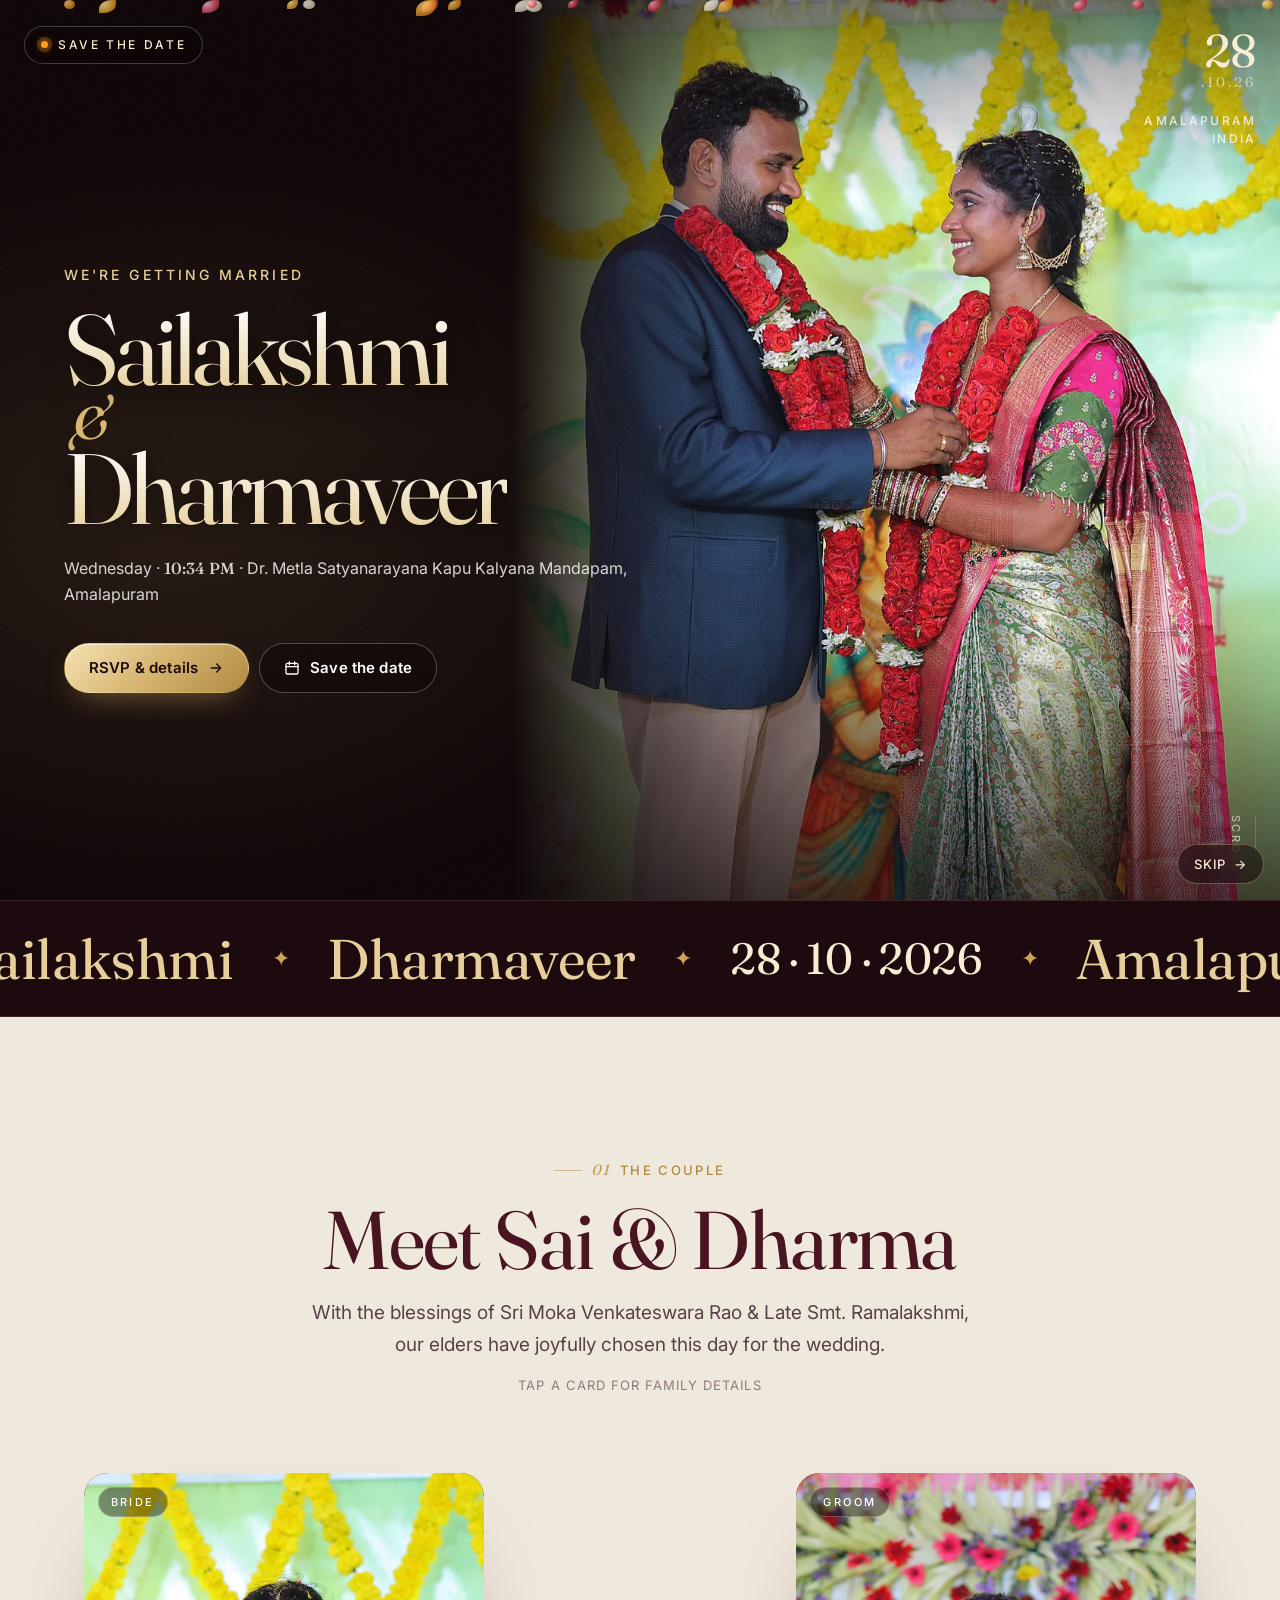
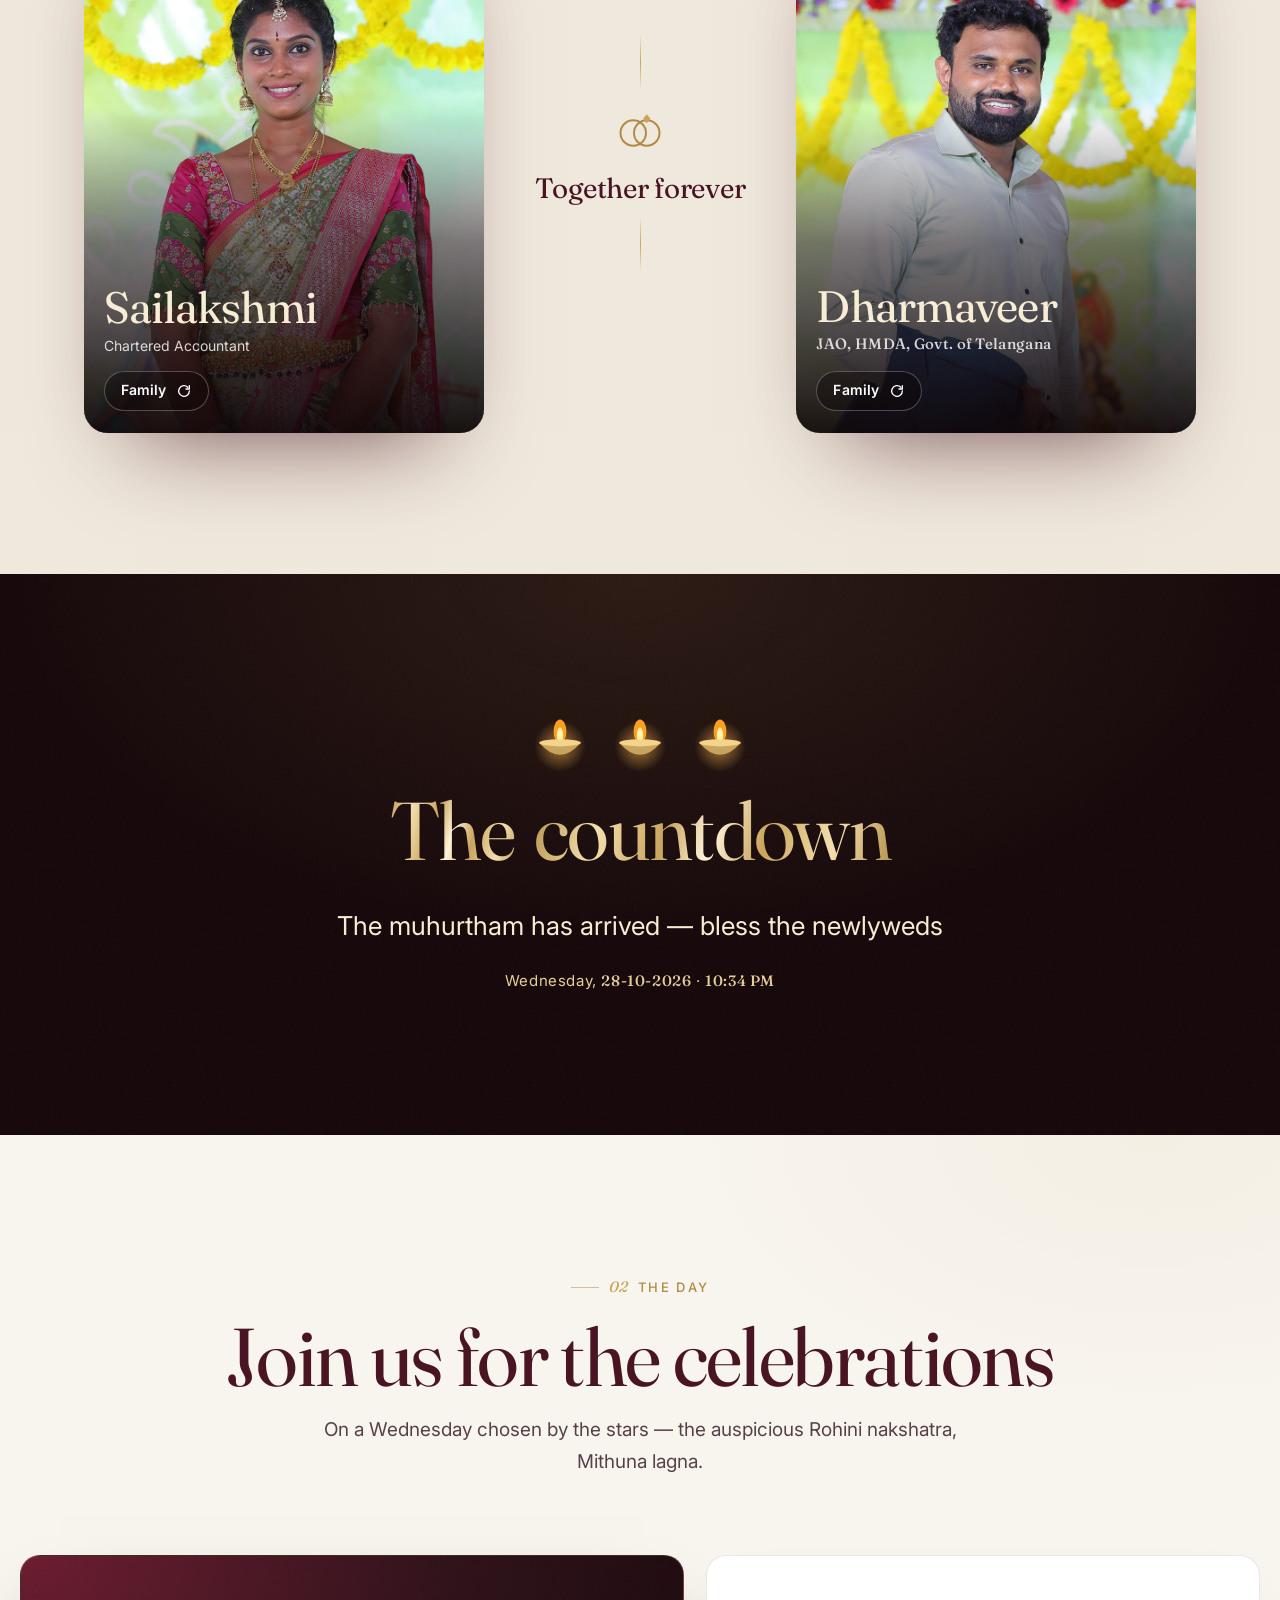
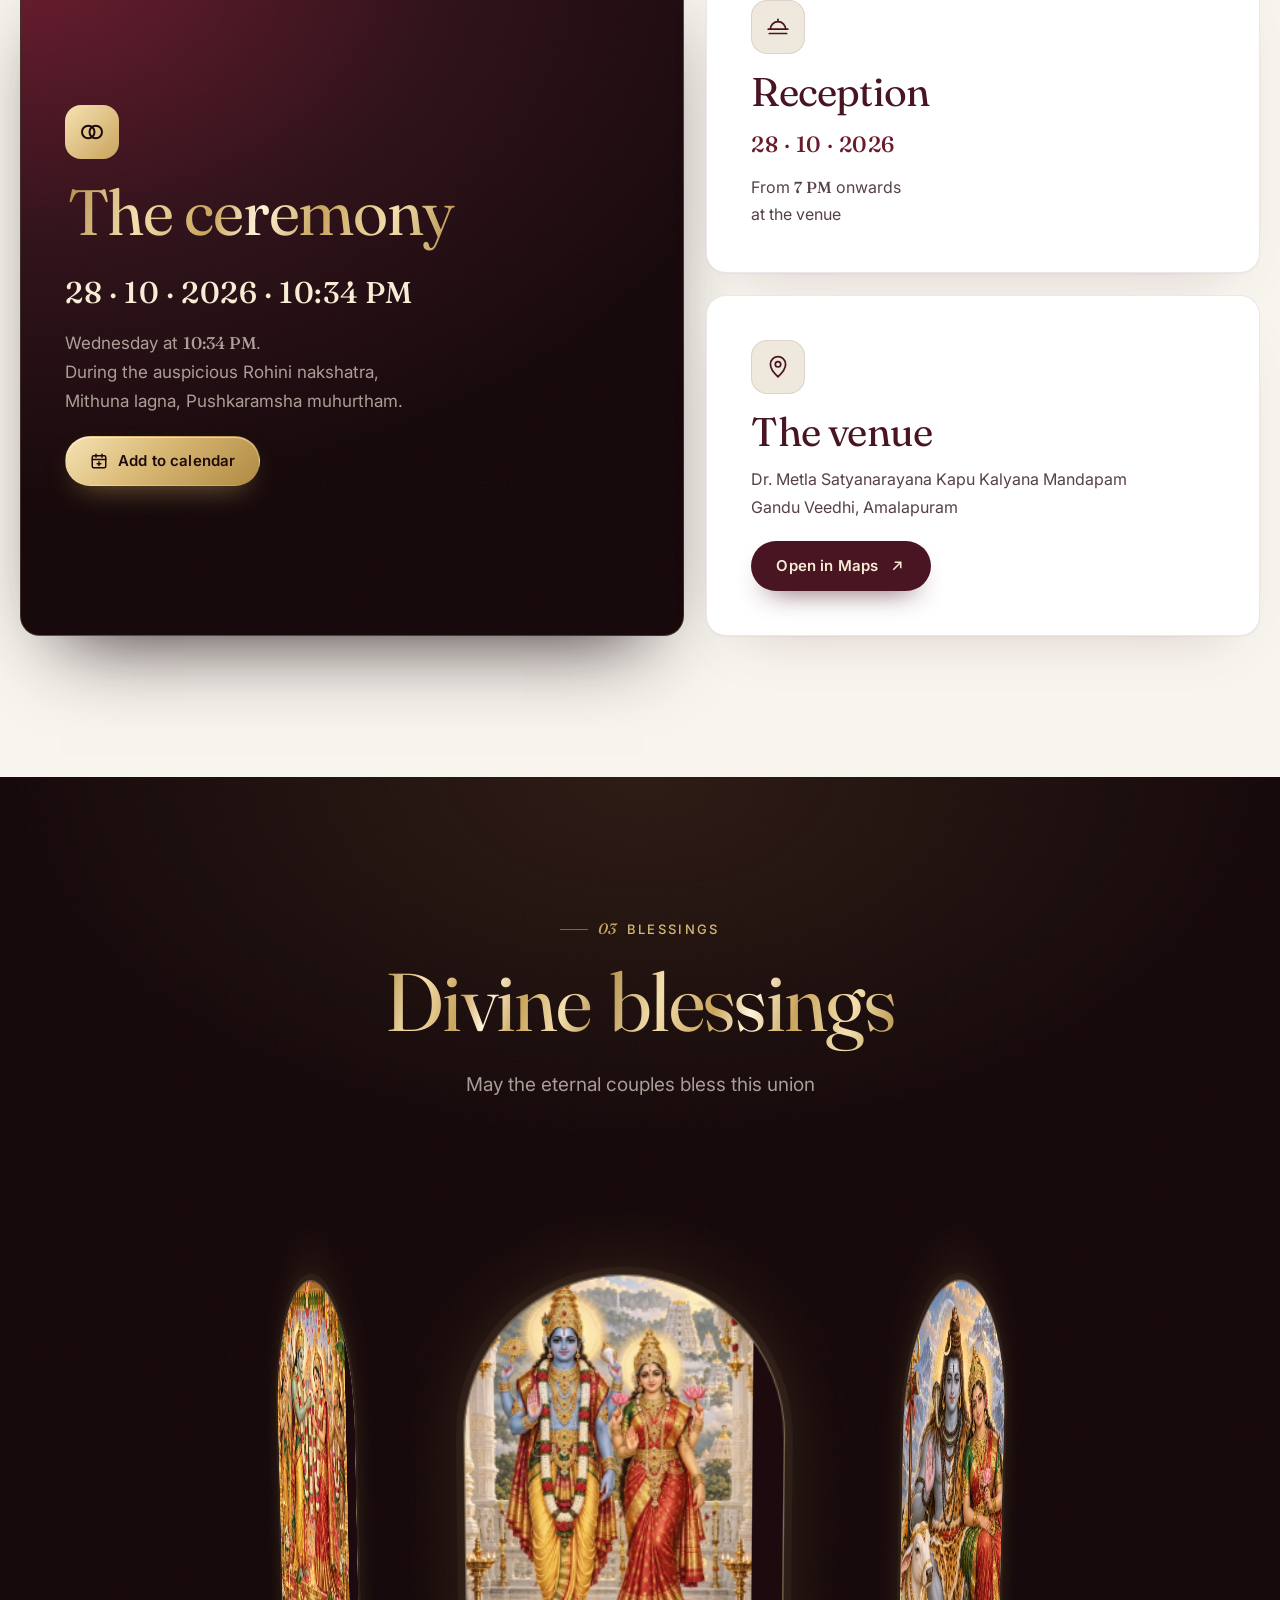
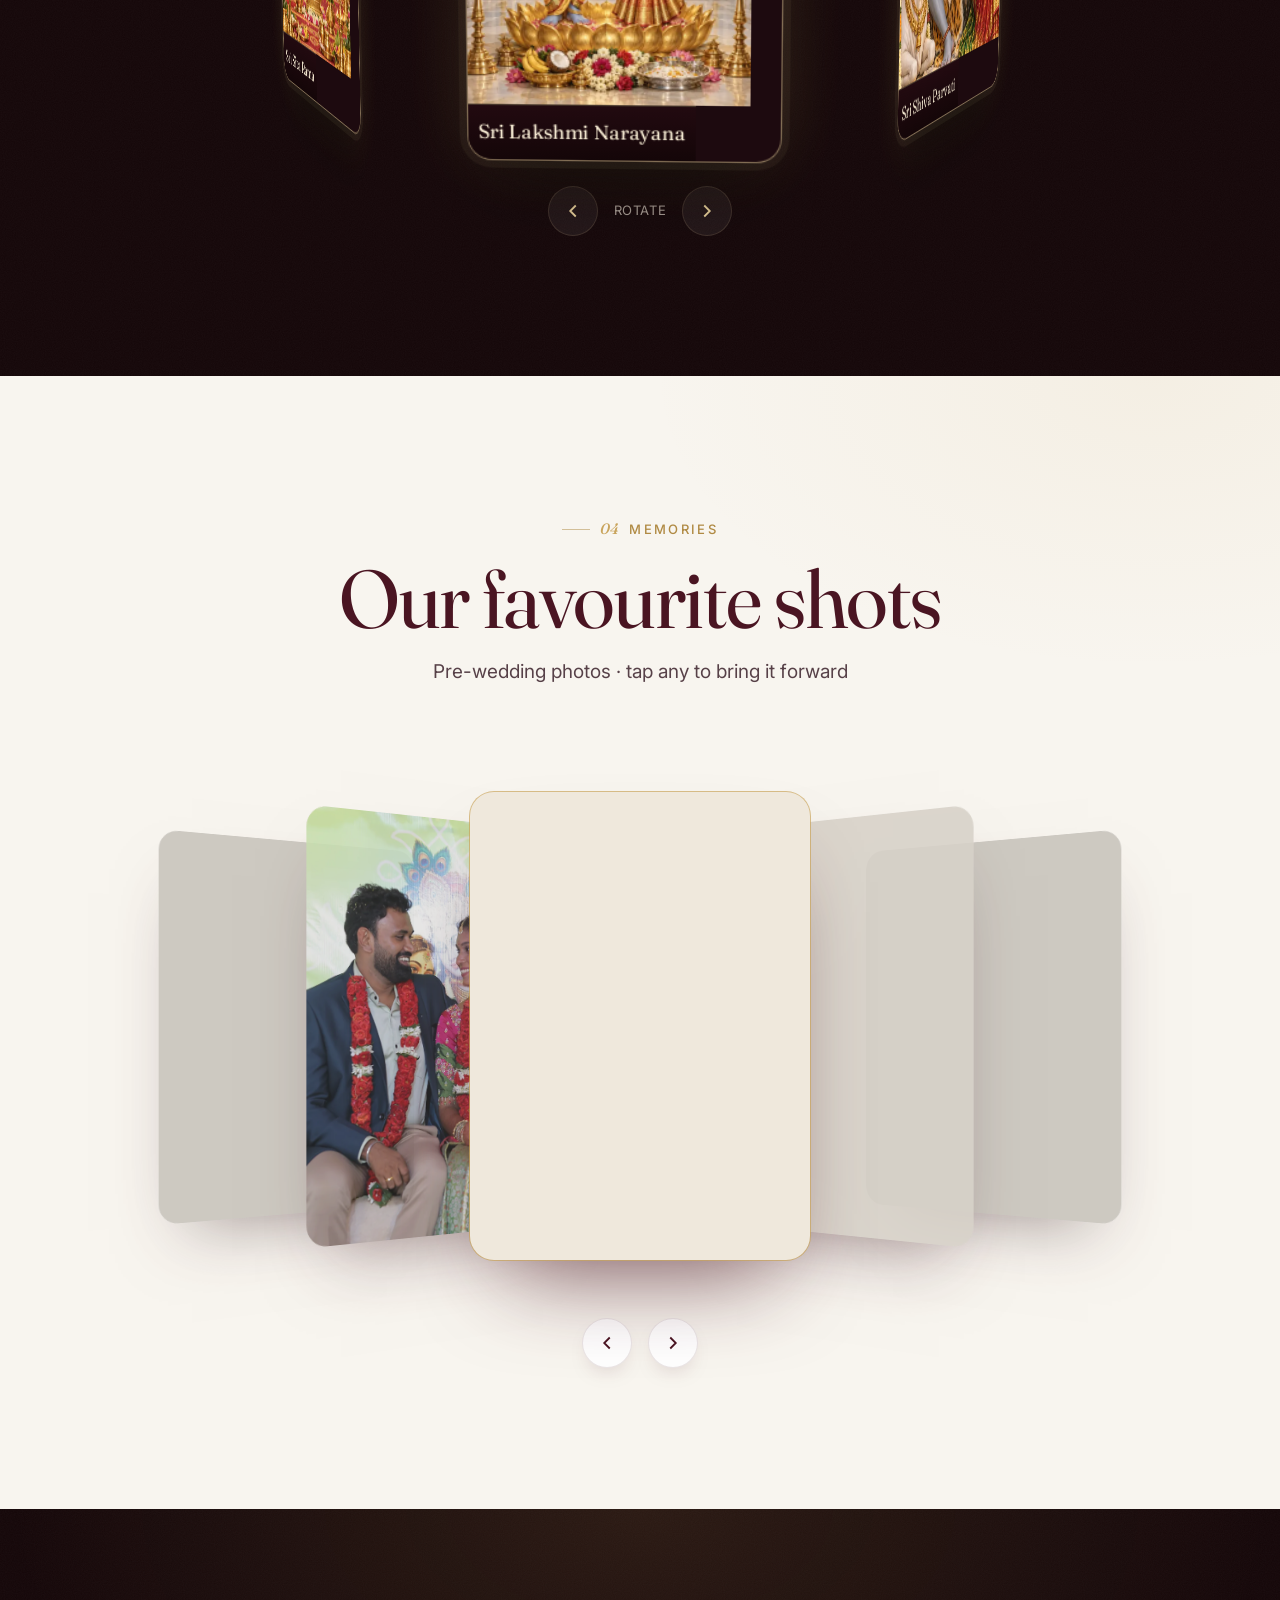
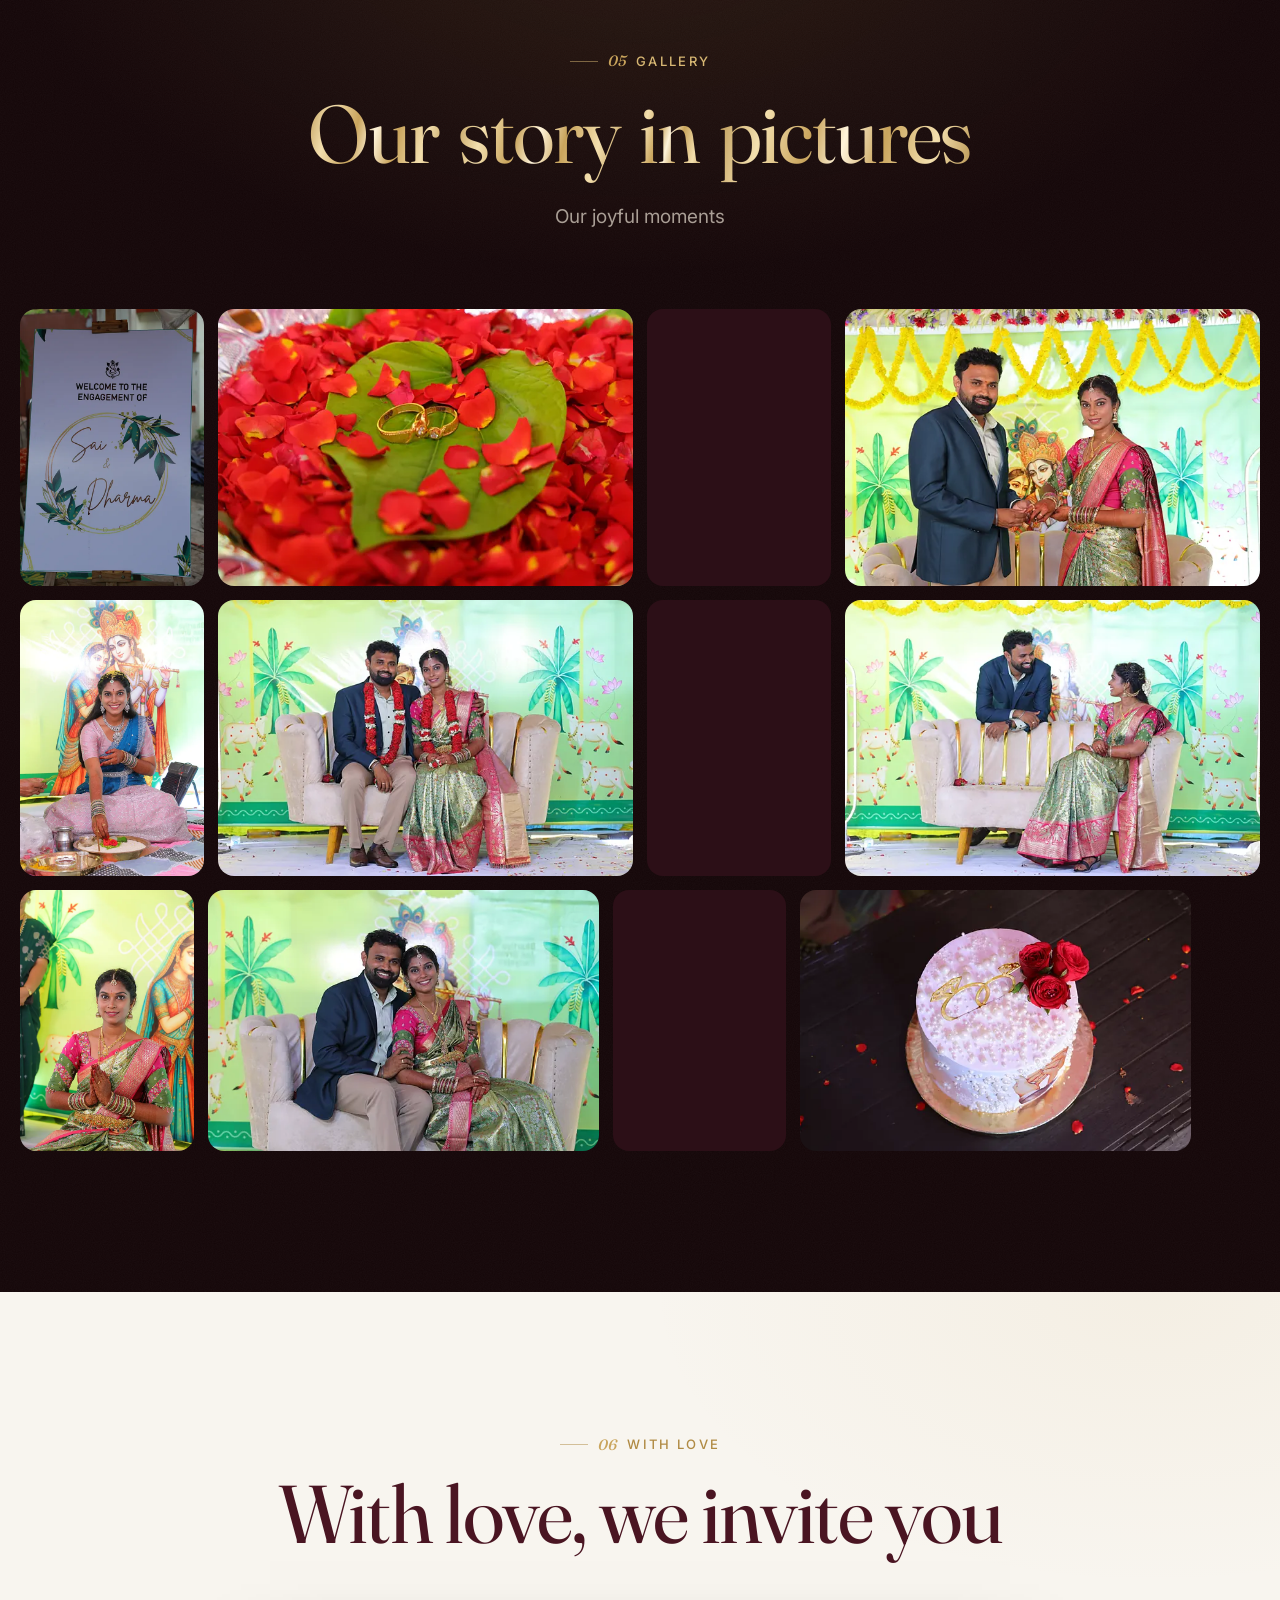
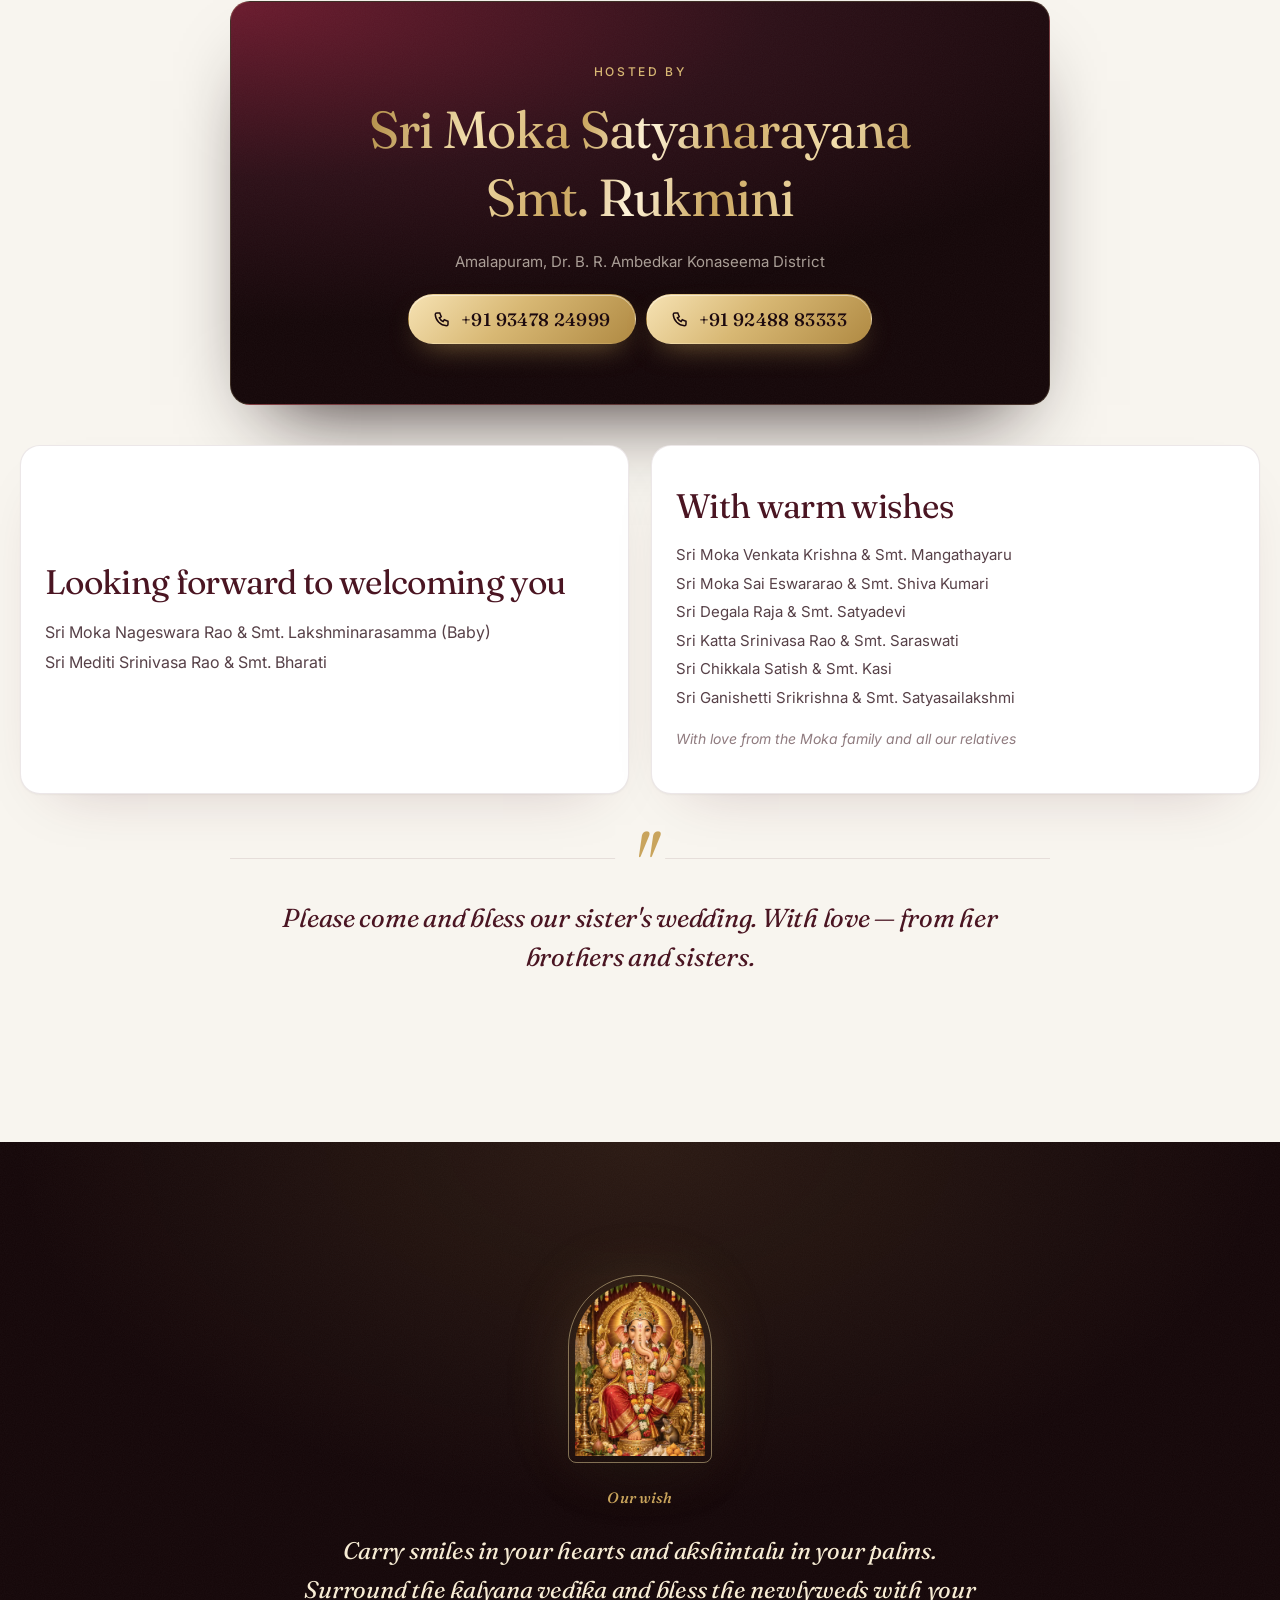
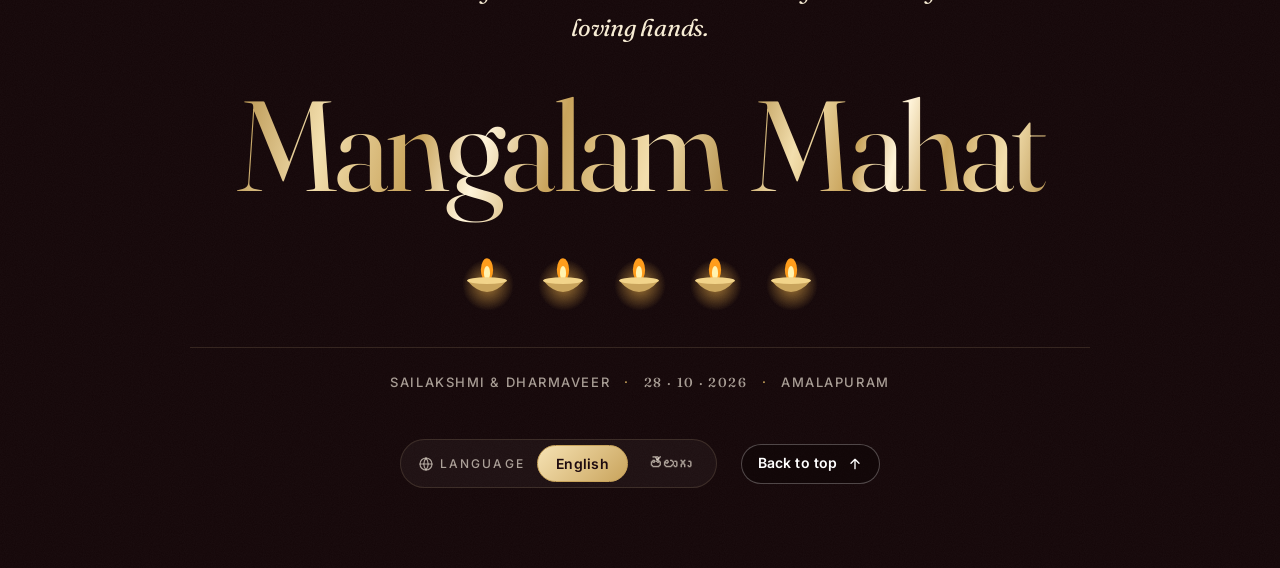
==== index.html @ 8115df3a "Wedding website + new pre-wedding photos Static site (index.html, css, js, img, assets) for Sailaksh" ====
<!doctype html>
<html lang="en" class="no-js" data-lang="en">
<head>
<meta charset="utf-8">
<meta name="viewport" content="width=device-width, initial-scale=1, viewport-fit=cover">
<title>Sailakshmi & Dharmaveer — Save the date, 28 Oct 2026</title>
<meta name="description" content="Sailakshmi & Dharmaveer are getting married. Wednesday, 28 October 2026 at 10:34 PM, Amalapuram. The Moka family invites you.">
<meta name="theme-color" content="#0e0507">

<!-- Link preview (WhatsApp / Facebook). After deploying, change og:image to the
     full address, e.g. https://your-site.netlify.app/img/og.jpg -->
<meta property="og:type" content="website">
<meta property="og:locale" content="en_IN">
<meta property="og:locale:alternate" content="te_IN">
<meta property="og:site_name" content="Sailakshmi & Dharmaveer">
<meta property="og:title" content="Sailakshmi & Dharmaveer — Save the date">
<meta property="og:description" content="Wednesday, 28 October 2026 · 10:34 PM · Dr. Metla Satyanarayana Kapu Kalyana Mandapam, Amalapuram">
<meta property="og:url" content="https://saiwedsdharma.vercel.app/">
<meta property="og:image" content="https://saiwedsdharma.vercel.app/img/og.jpg">
<meta property="og:image:width" content="1200">
<meta property="og:image:height" content="630">
<meta property="og:image:alt" content="Sailakshmi and Dharmaveer">
<meta name="twitter:card" content="summary_large_image">
<meta name="twitter:image" content="https://saiwedsdharma.vercel.app/img/og.jpg">

<link rel="icon" type="image/png" sizes="32x32" href="assets/favicon-32.png">
<link rel="icon" type="image/png" sizes="192x192" href="assets/favicon-192.png">
<link rel="apple-touch-icon" href="assets/apple-touch-icon.png">

<link rel="preconnect" href="https://fonts.googleapis.com">
<link rel="preconnect" href="https://fonts.gstatic.com" crossorigin>
<link rel="stylesheet" href="https://fonts.googleapis.com/css2?family=Anek+Telugu:wght@300..700&family=Fraunces:ital,opsz,wght@0,9..144,400;0,9..144,600;0,9..144,700;1,9..144,400&family=Inter:wght@400;500;600;700&family=Ramaraja&display=swap">
<link rel="preload" as="image" type="image/webp" fetchpriority="high"
      imagesrcset="img/couple/hero-1050.webp 752w, img/couple/hero-1500.webp 1075w, img/couple/hero-2400.webp 1720w"
      imagesizes="(min-width: 900px) and (min-aspect-ratio: 1/1) 60vw, 100vw">
<link rel="stylesheet" href="css/style.css">
<script>
  // Before first paint: enable JS styles, apply the saved language, and skip
  // the intro on repeat visits.
  (function () {
    var root = document.documentElement;
    root.className = root.className.replace('no-js', 'js');
    try {
      var saved = localStorage.getItem('pelli-lang');
      if (saved === 'te' || saved === 'en') {
        root.setAttribute('data-lang', saved);
        root.lang = saved;
      }
    } catch (e) {}
    try { if (sessionStorage.getItem('pelli-intro-seen')) root.classList.add('intro-seen'); } catch (e) {}
  })();
</script>
<script src="js/main.js" defer></script>
</head>
<body>

<!-- ============ PRELOADER + TEMPLE DOORS ============ -->
<div class="intro" id="intro" aria-hidden="true">
  <div class="intro__door intro__door--l"><span class="intro__panel"></span><span class="intro__handle"></span></div>
  <div class="intro__door intro__door--r"><span class="intro__panel"></span><span class="intro__handle"></span></div>
  <div class="intro__light"></div>

  <div class="intro__center">
    <div class="intro__emblem">
      <span class="intro__halo"></span>
      <span class="intro__orbit"></span>
      <svg class="intro__progress" viewBox="0 0 280 280">
        <defs>
          <linearGradient id="progressGold" x1="0" y1="0" x2="1" y2="1">
            <stop offset="0" stop-color="#f7ecd4"/><stop offset=".5" stop-color="#d8b874"/><stop offset="1" stop-color="#a8803c"/>
          </linearGradient>
        </defs>
        <circle class="intro__track" cx="140" cy="140" r="132"/>
        <circle class="intro__dashes" cx="140" cy="140" r="118"/>
        <circle class="intro__bar" id="introBar" cx="140" cy="140" r="132" pathLength="100"/>
      </svg>
      <img class="intro__ganesha" src="assets/ganesha-emblem.webp" alt="" width="355" height="410">
    </div>
    <p class="intro__percent" aria-hidden="true"><span id="introPct">0</span><small>%</small></p>
    <p class="intro__family"><span class="t-en">Sailakshmi &amp; Dharmaveer</span><span class="t-te">సాయిలక్ష్మి &amp; ధర్మవీర్</span></p>
  </div>
</div>
<button class="intro-skip" id="introSkip" type="button" data-aria-en="Skip" data-aria-te="దాటవేయండి"><span class="t-en">Skip</span><span class="t-te">దాటవేయండి</span> <span aria-hidden="true">→</span></button>

<div class="progress" id="progress" aria-hidden="true"></div>
<div class="petals" id="petals" aria-hidden="true"></div>

<!-- floating top bar (appears after the hero) -->
<div class="topbar" id="topbar" aria-hidden="true">
  <img src="assets/ganesha-emblem.webp" alt="" width="355" height="410">
  <span class="topbar__names"><span class="t-en">Sai <i>&amp;</i> Dharma</span><span class="t-te">సాయిలక్ష్మి <i>❖</i> ధర్మవీర్</span></span>
  <span class="topbar__date num">28 · 10 · 2026</span>
</div>

<!-- ============ HERO ============ -->
<header class="hero" id="top">
  <div class="hero__media">
    <picture>
      <source type="image/webp"
              srcset="img/couple/hero-1050.webp 752w, img/couple/hero-1500.webp 1075w, img/couple/hero-2400.webp 1720w"
              sizes="(min-width: 900px) and (min-aspect-ratio: 1/1) 60vw, 100vw">
      <img class="hero__img" id="heroPhoto"
           src="img/couple/hero-1500.jpg"
           srcset="img/couple/hero-1050.jpg 752w, img/couple/hero-1500.jpg 1075w, img/couple/hero-2400.jpg 1720w"
           sizes="(min-width: 900px) and (min-aspect-ratio: 1/1) 60vw, 100vw"
           width="1075" height="1500" fetchpriority="high" decoding="async"
           alt="Sailakshmi and Dharmaveer">
    </picture>
    <div class="hero__shade"></div>
  </div>

  <div class="hero__badge">
    <span class="hero__badge-dot"></span>
    <span class="t-en">Save&nbsp;the&nbsp;date</span><span class="t-te">తేదీ గుర్తుంచుకోండి</span>
  </div>

  <div class="hero__meta hero__meta--date">
    <span class="hero__meta-k num">28<small>.10.26</small></span>
  </div>
  <div class="hero__meta hero__meta--where">
    <span class="t-en">Amalapuram<br>India</span><span class="t-te">అమలాపురం<br>భారతదేశం</span>
  </div>

  <div class="hero__content">
    <p class="hero__kicker"><span class="t-en">We're getting married</span><span class="t-te">మేము పెళ్ళి చేసుకుంటున్నాము</span></p>
    <h1 class="hero__names">
      <span class="hero__name"><span class="t-en">Sailakshmi</span><span class="t-te">సాయిలక్ష్మి</span></span>
      <span class="hero__join"><span aria-hidden="true">&amp;</span><span class="sr-only"><span class="t-en"> and </span><span class="t-te"> మరియు </span></span></span>
      <span class="hero__name"><span class="t-en">Dharmaveer</span><span class="t-te">ధర్మవీర్</span></span>
    </h1>
    <p class="hero__sub"><span class="t-en">Wednesday · <span class="num">10:34 PM</span> · Dr. Metla Satyanarayana Kapu Kalyana Mandapam, Amalapuram</span><span class="t-te">బుధవారము · <span class="num">రాత్రి 10:34</span> · డా॥ మెట్ల సత్యనారాయణ కాపు కళ్యాణ మండపము, అమలాపురం</span></p>
    <div class="hero__ctas">
      <a class="btn btn--gold" href="#events" data-magnetic>
        <span class="t-en">RSVP &amp; details</span><span class="t-te">వివరాలు చూడండి</span>
        <svg viewBox="0 0 24 24" width="16" height="16" fill="none" stroke="currentColor" stroke-width="2" stroke-linecap="round" aria-hidden="true"><path d="M5 12h14M13 6l6 6-6 6"/></svg>
      </a>
      <a class="btn btn--glass" href="assets/sumuhurtham.ics" download="sailakshmi-dharmaveer.ics">
        <svg viewBox="0 0 24 24" width="16" height="16" fill="none" stroke="currentColor" stroke-width="2" stroke-linecap="round" aria-hidden="true"><rect x="3" y="5" width="18" height="16" rx="2"/><path d="M3 10h18M8 3v4M16 3v4"/></svg>
        <span class="t-en">Save the date</span><span class="t-te">క్యాలెండర్‌లో చేర్చండి</span>
      </a>
    </div>
  </div>

  <a class="hero__scroll" href="#couple" aria-label="Scroll"><span><span class="t-en">Scroll</span><span class="t-te">క్రిందికి</span></span><i aria-hidden="true"></i></a>
</header>

<!-- names / date marquee -->
<div class="marquee" aria-hidden="true">
  <div class="marquee__track" id="marquee">
    <span class="t-en">Sailakshmi</span><span class="t-te">సాయిలక్ష్మి</span><i>✦</i>
    <span class="t-en">Dharmaveer</span><span class="t-te">ధర్మవీర్</span><i>✦</i>
    <span class="num">28 · 10 · 2026</span><i>✦</i>
    <span class="t-en">Amalapuram</span><span class="t-te">అమలాపురం</span><i>✦</i>
    <span class="t-en">Sailakshmi</span><span class="t-te">సాయిలక్ష్మి</span><i>✦</i>
    <span class="t-en">Dharmaveer</span><span class="t-te">ధర్మవీర్</span><i>✦</i>
    <span class="num">28 · 10 · 2026</span><i>✦</i>
    <span class="t-en">Amalapuram</span><span class="t-te">అమలాపురం</span><i>✦</i>
    <span class="t-en">Sailakshmi</span><span class="t-te">సాయిలక్ష్మి</span><i>✦</i>
    <span class="t-en">Dharmaveer</span><span class="t-te">ధర్మవీర్</span><i>✦</i>
    <span class="num">28 · 10 · 2026</span><i>✦</i>
    <span class="t-en">Amalapuram</span><span class="t-te">అమలాపురం</span><i>✦</i>
  </div>
</div>

<main>

  <!-- ============ BRIDE & GROOM ============ -->
  <section class="section section--sand couple" id="couple">
    <div class="container">
      <div class="section-head">
        <span class="eyebrow"><span>01</span> <span class="t-en">The Couple</span><span class="t-te">వధూవరులు</span></span>
        <h2 class="title" data-split><span class="t-en">Meet Sai &amp; Dharma</span><span class="t-te">వధూవరులు</span></h2>
        <p class="lead" data-reveal><span class="t-en">With the blessings of Sri Moka Venkateswara Rao &amp; Late Smt. Ramalakshmi, our elders have joyfully chosen this day for the wedding.</span><span class="t-te">శ్రీ మోకా వేంకటేశ్వర రావు - శ్రీమతి రామలక్ష్మీ (లేటు) వ్రాయు శుభలేఖార్థములు. ఇట్టి వివాహము జరిపించుటకు దైవజ్ఞులుగా పెద్దలు నిశ్చయించినారు.</span></p>
        <p class="hint" data-reveal><span class="t-en">Tap a card for family details</span><span class="t-te">కార్డును తాకితే కుటుంబ వివరాలు కనిపిస్తాయి</span></p>
      </div>

      <div class="couple__cards">
        <div class="flip" data-reveal>
          <div class="flip__inner">
            <div class="flip__face flip__front">
              <picture>
                <source type="image/webp" srcset="img/couple/bride.webp">
                <img class="flip__photo" src="img/couple/bride.jpg" width="1000" height="1250" loading="lazy" decoding="async" alt="Bride Sailakshmi">
              </picture>
              <span class="flip__role"><span class="t-en">Bride</span><span class="t-te">వధువు</span></span>
              <div class="flip__info">
                <p class="flip__name"><span class="t-en">Sailakshmi</span><span class="t-te">సాయిలక్ష్మి</span></p>
                <p class="flip__meta"><span class="t-en">Chartered Accountant</span><span class="t-te">చి॥ల॥సౌ॥ సాయిలక్ష్మి, <span class="num">C.A.</span></span></p>
                <button class="btn btn--glass btn--sm" type="button" data-flip
                        data-aria-en="Show family details" data-aria-te="కుటుంబ వివరాలు చూపించు"><span class="t-en">Family</span><span class="t-te">కుటుంబ వివరాలు</span>
                  <svg viewBox="0 0 24 24" width="16" height="16" fill="none" stroke="currentColor" stroke-width="2" stroke-linecap="round" stroke-linejoin="round" aria-hidden="true"><path d="M20 12a8 8 0 1 1-2.34-5.66"/><path d="M20 4v5h-5"/></svg>
                </button>
              </div>
            </div>
            <div class="flip__face flip__back">
              <img class="flip__emblem" src="assets/ganesha-emblem.webp" alt="" width="355" height="410" loading="lazy">
              <p class="flip__back-name gold-text"><span class="t-en">Sailakshmi</span><span class="t-te">సాయిలక్ష్మి</span></p>
              <p class="t-te">శ్రీ మోకా వేంకటేశ్వర రావు - శ్రీమతి రామలక్ష్మీ (లేటు) గార్ల ద్వితీయ కుమారుడు</p>
              <p class="flip__parents"><span class="t-en">Daughter of<br>Sri Moka Satyanarayana &amp; Smt. Rukmini</span><span class="t-te">శ్రీ మోకా సత్యనారాయణ - శ్రీమతి రుక్మిణి<br>దంపతుల కుమార్తె</span></p>
              <p class="flip__place"><span class="t-en">Amalapuram</span><span class="t-te">అమలాపురం</span></p>
              <button class="btn btn--glass btn--sm" type="button" data-flip><span class="t-en">Back</span><span class="t-te">వెనక్కి</span></button>
            </div>
          </div>
        </div>

        <div class="bond" aria-hidden="true" data-reveal>
          <span class="bond__line"></span>
          <svg viewBox="0 0 80 80" width="60" height="60">
            <g fill="none" stroke="#b08a43" stroke-width="2.6"><circle cx="31" cy="44" r="17"/><circle cx="49" cy="44" r="17"/></g>
            <path d="M49 19 l5 6 -5 6 -5 -6z" fill="#c9a45c"/>
          </svg>
          <p><span class="t-en">Together forever</span><span class="t-te">కళ్యాణ బంధం</span></p>
          <span class="bond__line"></span>
        </div>

        <div class="flip flip--groom" data-reveal>
          <div class="flip__inner">
            <div class="flip__face flip__front">
              <picture>
                <source type="image/webp" srcset="img/couple/groom.webp">
                <img class="flip__photo" src="img/couple/groom.jpg" width="1000" height="1250" loading="lazy" decoding="async" alt="Groom Dharmaveer">
              </picture>
              <span class="flip__role"><span class="t-en">Groom</span><span class="t-te">వరుడు</span></span>
              <div class="flip__info">
                <p class="flip__name"><span class="t-en">Dharmaveer</span><span class="t-te">ధర్మవీర్</span></p>
                <p class="flip__meta num">JAO, HMDA, Govt. of Telangana</p>
                <button class="btn btn--glass btn--sm" type="button" data-flip
                        data-aria-en="Show family details" data-aria-te="కుటుంబ వివరాలు చూపించు"><span class="t-en">Family</span><span class="t-te">కుటుంబ వివరాలు</span>
                  <svg viewBox="0 0 24 24" width="16" height="16" fill="none" stroke="currentColor" stroke-width="2" stroke-linecap="round" stroke-linejoin="round" aria-hidden="true"><path d="M20 12a8 8 0 1 1-2.34-5.66"/><path d="M20 4v5h-5"/></svg>
                </button>
              </div>
            </div>
            <div class="flip__face flip__back">
              <img class="flip__emblem" src="assets/ganesha-emblem.webp" alt="" width="355" height="410" loading="lazy">
              <p class="flip__back-name gold-text"><span class="t-en">Dharmaveer</span><span class="t-te">చి॥ ధర్మవీర్</span></p>
              <p class="flip__place"><span class="t-en">From Thiruvuru, N.T.R. District</span><span class="t-te">ఎన్.టి.ఆర్. జిల్లా, తిరువూరు వాస్తవ్యులు</span></p>
              <p class="flip__parents"><span class="t-en">Eldest son of<br>Late Sri Nerellakunta Srinivasa Rao &amp; Smt. Nagamani (Shirisha)</span><span class="t-te">శ్రీ నేరెళ్లకుంట శ్రీనివాసరావు (లేటు) - శ్రీమతి నాగమణి (శిరీష)<br>దంపతుల జ్యేష్ఠ కుమారుడు</span></p>
              <p class="flip__job num">JAO, HMDA, Govt. of Telangana</p>
              <button class="btn btn--glass btn--sm" type="button" data-flip><span class="t-en">Back</span><span class="t-te">వెనక్కి</span></button>
            </div>
          </div>
        </div>
      </div>
    </div>
  </section>

  <!-- ============ COUNTDOWN ============ -->
  <section class="section section--dark countdown" id="countdown">
    <div class="container countdown__inner">
      <div class="diyas" aria-hidden="true" data-reveal>
        <span class="diya" style="--d:0s"><span class="diya__glow"></span><svg viewBox="0 0 60 60" width="48" height="48"><g class="diya__flame"><ellipse cx="30" cy="22" rx="8" ry="15" fill="#ff9d1c"/><ellipse cx="30" cy="26" rx="4" ry="9" fill="#fff3b0"/></g><path d="M4 36 Q30 66 56 36 Z" fill="#c9a45c"/><ellipse cx="30" cy="36" rx="26" ry="4.5" fill="#f2d48a"/></svg></span>
        <span class="diya" style="--d:-1.3s"><span class="diya__glow"></span><svg viewBox="0 0 60 60" width="48" height="48"><g class="diya__flame"><ellipse cx="30" cy="22" rx="8" ry="15" fill="#ff9d1c"/><ellipse cx="30" cy="26" rx="4" ry="9" fill="#fff3b0"/></g><path d="M4 36 Q30 66 56 36 Z" fill="#c9a45c"/><ellipse cx="30" cy="36" rx="26" ry="4.5" fill="#f2d48a"/></svg></span>
        <span class="diya" style="--d:-2.6s"><span class="diya__glow"></span><svg viewBox="0 0 60 60" width="48" height="48"><g class="diya__flame"><ellipse cx="30" cy="22" rx="8" ry="15" fill="#ff9d1c"/><ellipse cx="30" cy="26" rx="4" ry="9" fill="#fff3b0"/></g><path d="M4 36 Q30 66 56 36 Z" fill="#c9a45c"/><ellipse cx="30" cy="36" rx="26" ry="4.5" fill="#f2d48a"/></svg></span>
      </div>
      <h2 class="title gold-text" data-split><span class="t-en">The countdown</span><span class="t-te">శుభ ముహూర్తానికి ఇంకా</span></h2>
      <div class="timer" id="countdownTiles">
        <div class="timer__cell" data-reveal><span class="timer__num num" data-unit="days">--</span><span class="timer__label"><span class="t-en">Days</span><span class="t-te">రోజులు</span></span></div>
        <div class="timer__cell" data-reveal><span class="timer__num num" data-unit="hours">--</span><span class="timer__label"><span class="t-en">Hours</span><span class="t-te">గంటలు</span></span></div>
        <div class="timer__cell" data-reveal><span class="timer__num num" data-unit="minutes">--</span><span class="timer__label"><span class="t-en">Minutes</span><span class="t-te">నిమిషాలు</span></span></div>
        <div class="timer__cell" data-reveal><span class="timer__num num" data-unit="seconds">--</span><span class="timer__label"><span class="t-en">Seconds</span><span class="t-te">సెకన్లు</span></span></div>
      </div>
      <p class="countdown__done" id="countdownDone" hidden><span class="t-en">The muhurtham has arrived — bless the newlyweds</span><span class="t-te">శుభ ముహూర్తం సంపన్నమైంది — నూతన వధూవరులను ఆశీర్వదించండి</span></p>
      <p class="countdown__when" data-reveal><span class="t-en">Wednesday, <span class="num">28-10-2026</span> · <span class="num">10:34 PM</span></span><span class="t-te">బుధవారము, <span class="num">28-10-2026</span> · రాత్రి గం॥ <span class="num">10-34</span> ని॥లకు</span></p>
    </div>
  </section>

  <!-- ============ EVENTS ============ -->
  <section class="section section--light events" id="events">
    <div class="container">
      <div class="section-head">
        <span class="eyebrow"><span>02</span> <span class="t-en">The Day</span><span class="t-te">శుభ కార్యక్రమాలు</span></span>
        <h2 class="title" data-split><span class="t-en">Join us for the celebrations</span><span class="t-te">శుభ కార్యక్రమాలు</span></h2>
        <p class="lead" data-reveal><span class="t-en">On a Wednesday chosen by the stars — the auspicious Rohini nakshatra, Mithuna lagna.</span><span class="t-te">స్వస్తిశ్రీ చాంద్రమానేన శ్రీ పరాభవ నామ సంవత్సర ఆశ్వీయుజ మాస బహుళ విదియ (తత్కాల విదియ) బుధవారము</span></p>
      </div>
      <div class="bento">
        <article class="card card--wine bento__main" data-reveal>
          <span class="icon-badge icon-badge--gold" aria-hidden="true"><svg viewBox="0 0 24 24" width="30" height="30" fill="none" stroke="currentColor" stroke-width="1.6" stroke-linecap="round"><circle cx="9" cy="12" r="5"/><circle cx="15" cy="12" r="5"/></svg></span>
          <h3 class="bento__title gold-text"><span class="t-en">The ceremony</span><span class="t-te">సుముహూర్తము</span></h3>
          <p class="bento__date num">28 · 10 · 2026 · 10:34 PM</p>
          <p class="bento__text"><span class="t-en">Wednesday at <span class="num">10:34 PM</span>.<br>During the auspicious Rohini nakshatra,<br>Mithuna lagna, Pushkaramsha muhurtham.</span><span class="t-te">బుధవారము రాత్రి గం॥ 10-34 ని॥లకు<br>రోహిణి నక్షత్రయుక్త మిధున లగ్న<br>పుష్కరాంశ శుభముహూర్తమున</span></p>
          <a class="btn btn--gold" href="assets/sumuhurtham.ics" download="sailakshmi-dharmaveer-sumuhurtham.ics" data-magnetic>
            <svg viewBox="0 0 24 24" width="18" height="18" fill="none" stroke="currentColor" stroke-width="2" stroke-linecap="round" aria-hidden="true"><rect x="3" y="5" width="18" height="16" rx="2"/><path d="M3 10h18M8 3v4M16 3v4M12 13v5M9.5 15.5h5"/></svg>
            <span class="t-en">Add to calendar</span><span class="t-te">క్యాలెండర్‌లో చేర్చండి</span>
          </a>
        </article>
        <article class="card card--light bento__a" data-reveal>
          <span class="icon-badge" aria-hidden="true"><svg viewBox="0 0 24 24" width="26" height="26" fill="none" stroke="currentColor" stroke-width="1.6" stroke-linecap="round"><path d="M3 14h18"/><path d="M5 14a7 7 0 0 1 14 0"/><path d="M12 7V5"/><path d="M4 18h16"/></svg></span>
          <h3 class="bento__title"><span class="t-en">Reception</span><span class="t-te">విందు</span></h3>
          <p class="bento__date num">28 · 10 · 2026</p>
          <p class="bento__text"><span class="t-en">From <span class="num">7 PM</span> onwards<br>at the venue</span><span class="t-te">రాత్రి 7 గంటల నుండి<br>కళ్యాణ వేదిక వద్ద</span></p>
        </article>
        <article class="card card--light bento__b" data-reveal>
          <span class="icon-badge" aria-hidden="true"><svg viewBox="0 0 24 24" width="26" height="26" fill="none" stroke="currentColor" stroke-width="1.6" stroke-linecap="round" stroke-linejoin="round"><path d="M12 21s-7-6.2-7-11.5A7 7 0 0 1 19 9.5C19 14.8 12 21 12 21z"/><circle cx="12" cy="9.5" r="2.5"/></svg></span>
          <h3 class="bento__title"><span class="t-en">The venue</span><span class="t-te">కళ్యాణవేదిక</span></h3>
          <p class="bento__text"><span class="t-en">Dr. Metla Satyanarayana Kapu Kalyana Mandapam<br>Gandu Veedhi, Amalapuram</span><span class="t-te">డా॥ మెట్ల సత్యనారాయణ కాపు కళ్యాణ మండపము<br>గండు వీధి, అమలాపురం</span></p>
          <a class="btn btn--wine" href="https://www.google.com/maps/search/?api=1&amp;query=Metla+Satyanarayana+Kapu+Kalyana+Mandapam+Gandu+Veedhi+Amalapuram" target="_blank" rel="noopener" data-magnetic>
            <span class="t-en">Open in Maps</span><span class="t-te">దారి చూపించు</span>
            <svg viewBox="0 0 24 24" width="18" height="18" fill="none" stroke="currentColor" stroke-width="2" aria-hidden="true"><path d="M7 17L17 7M9 7h8v8"/></svg>
          </a>
        </article>
      </div>
    </div>
  </section>

  <!-- ============ DIVINE CAROUSEL ============ -->
  <section class="section section--dark divine" id="divine">
    <div class="container">
      <div class="section-head">
        <span class="eyebrow"><span>03</span> <span class="t-en">Blessings</span><span class="t-te">దైవ దంపతుల ఆశీర్వాదం</span></span>
        <h2 class="title gold-text" data-split><span class="t-en">Divine blessings</span><span class="t-te">దైవ దంపతుల ఆశీర్వాదం</span></h2>
        <p class="lead" data-reveal><span class="t-en">May the eternal couples bless this union</span><span class="t-te">ఆదిదంపతుల కృపతో ఈ కళ్యాణం శుభప్రదమగుగాక</span></p>
      </div>

      <div class="carousel" id="godCarousel" data-reveal="scale">
        <div class="carousel__viewport">
          <div class="carousel__scale">
            <div class="carousel__ring" id="godRing">
              <button class="god-panel" type="button" style="--i:0" data-index="0"
                      data-aria-en="Sri Lakshmi Narayana — view large" data-aria-te="శ్రీ లక్ష్మీ నారాయణులు — పెద్దగా చూడండి">
                <span class="god-panel__img"><picture><source type="image/webp" srcset="img/gods/lakshmi-narayana-sm.webp"><img src="img/gods/lakshmi-narayana-sm.jpg" width="640" height="960" loading="lazy" decoding="async" alt="" style="object-position: 50% 0%"></picture></span>
                <span class="god-panel__label"><span class="t-en">Sri Lakshmi Narayana</span><span class="t-te">శ్రీ లక్ష్మీ నారాయణులు</span></span>
              </button>
              <button class="god-panel" type="button" style="--i:1" data-index="1"
                      data-aria-en="Sri Shiva Parvati — view large" data-aria-te="శ్రీ శివ పార్వతులు — పెద్దగా చూడండి">
                <span class="god-panel__img"><picture><source type="image/webp" srcset="img/gods/shiva-parvati-card-sm.webp"><img src="img/gods/shiva-parvati-card-sm.jpg" width="628" height="640" loading="lazy" decoding="async" alt="" style="object-position: 32% 0%"></picture></span>
                <span class="god-panel__label"><span class="t-en">Sri Shiva Parvati</span><span class="t-te">శ్రీ శివ పార్వతులు</span></span>
              </button>
              <button class="god-panel" type="button" style="--i:2" data-index="2"
                      data-aria-en="Sri Mahaganapati — view large" data-aria-te="శ్రీ మహాగణపతి — పెద్దగా చూడండి">
                <span class="god-panel__img"><picture><source type="image/webp" srcset="img/gods/ganesha-sm.webp"><img src="img/gods/ganesha-sm.jpg" width="640" height="960" loading="lazy" decoding="async" alt="" style="object-position: 50% 20%"></picture></span>
                <span class="god-panel__label"><span class="t-en">Sri Mahaganapati</span><span class="t-te">శ్రీ మహాగణపతి</span></span>
              </button>
              <button class="god-panel" type="button" style="--i:3" data-index="3"
                      data-aria-en="Sri Radha Krishna — view large" data-aria-te="శ్రీ రాధా కృష్ణులు — పెద్దగా చూడండి">
                <span class="god-panel__img"><picture><source type="image/webp" srcset="img/gods/radha-krishna-sm.webp"><img src="img/gods/radha-krishna-sm.jpg" width="640" height="960" loading="lazy" decoding="async" alt="" style="object-position: 50% 10%"></picture></span>
                <span class="god-panel__label"><span class="t-en">Sri Radha Krishna</span><span class="t-te">శ్రీ రాధా కృష్ణులు</span></span>
              </button>
              <button class="god-panel" type="button" style="--i:4" data-index="4"
                      data-aria-en="Sri Venkateswara Swamy — view large" data-aria-te="శ్రీ వేంకటేశ్వర స్వామి — పెద్దగా చూడండి">
                <span class="god-panel__img"><picture><source type="image/webp" srcset="img/gods/venkateswara-sm.webp"><img src="img/gods/venkateswara-sm.jpg" width="640" height="960" loading="lazy" decoding="async" alt="" style="object-position: 50% 0%"></picture></span>
                <span class="god-panel__label"><span class="t-en">Sri Venkateswara Swamy</span><span class="t-te">శ్రీ వేంకటేశ్వర స్వామి</span></span>
              </button>
              <button class="god-panel" type="button" style="--i:5" data-index="5"
                      data-aria-en="Sri Sita Rama — view large" data-aria-te="శ్రీ సీతారాములు — పెద్దగా చూడండి">
                <span class="god-panel__img"><picture><source type="image/webp" srcset="img/gods/sita-rama-sm.webp"><img src="img/gods/sita-rama-sm.jpg" width="640" height="960" loading="lazy" decoding="async" alt="" style="object-position: 50% 25%"></picture></span>
                <span class="god-panel__label"><span class="t-en">Sri Sita Rama</span><span class="t-te">శ్రీ సీతారాములు</span></span>
              </button>
            </div>
          </div>
        </div>
        <div class="controls">
          <button class="round-btn" type="button" id="godPrev" data-aria-en="Previous" data-aria-te="ముందు దేవతా చిత్రం" aria-label="Previous"><svg viewBox="0 0 24 24" width="22" height="22" fill="none" stroke="currentColor" stroke-width="2" aria-hidden="true"><path d="M15 6l-6 6 6 6"/></svg></button>
          <span class="controls__hint"><span class="t-en">Rotate</span><span class="t-te">తిప్పండి</span></span>
          <button class="round-btn" type="button" id="godNext" data-aria-en="Next" data-aria-te="తరువాతి దేవతా చిత్రం" aria-label="Next"><svg viewBox="0 0 24 24" width="22" height="22" fill="none" stroke="currentColor" stroke-width="2" aria-hidden="true"><path d="M9 6l6 6-6 6"/></svg></button>
        </div>
      </div>

      <!-- full-size paintings for the lightbox (in panel order) -->
      <ul class="lightbox-data" id="godData" hidden>
        <li data-src="img/gods/lakshmi-narayana.webp" data-fallback="img/gods/lakshmi-narayana.jpg" data-w="1024" data-h="1536" data-en="Sri Lakshmi Narayana" data-te="శ్రీ లక్ష్మీ నారాయణులు">Sri Lakshmi Narayana</li>
        <li data-src="img/gods/shiva-parvati.webp" data-fallback="img/gods/shiva-parvati.jpg" data-w="1024" data-h="1536" data-en="Sri Shiva Parvati" data-te="శ్రీ శివ పార్వతులు">Sri Shiva Parvati</li>
        <li data-src="img/gods/ganesha.webp" data-fallback="img/gods/ganesha.jpg" data-w="1024" data-h="1536" data-en="Sri Mahaganapati" data-te="శ్రీ మహాగణపతి">Sri Mahaganapati</li>
        <li data-src="img/gods/radha-krishna.webp" data-fallback="img/gods/radha-krishna.jpg" data-w="1024" data-h="1536" data-en="Sri Radha Krishna" data-te="శ్రీ రాధా కృష్ణులు">Sri Radha Krishna</li>
        <li data-src="img/gods/venkateswara.webp" data-fallback="img/gods/venkateswara.jpg" data-w="1024" data-h="1536" data-en="Sri Venkateswara Swamy" data-te="శ్రీ వేంకటేశ్వర స్వామి">Sri Venkateswara Swamy</li>
        <li data-src="img/gods/sita-rama.webp" data-fallback="img/gods/sita-rama.jpg" data-w="1024" data-h="1536" data-en="Sri Sita Rama" data-te="శ్రీ సీతారాములు">Sri Sita Rama</li>
      </ul>
    </div>
  </section>

  <!-- ============ PRE-WEDDING COVERFLOW ============ -->
  <section class="section section--light memories" id="memories">
    <div class="container">
      <div class="section-head">
        <span class="eyebrow"><span>04</span> <span class="t-en">Memories</span><span class="t-te">మధుర జ్ఞాపకాలు</span></span>
        <h2 class="title" data-split><span class="t-en">Our favourite shots</span><span class="t-te">మధుర జ్ఞాపకాలు</span></h2>
        <p class="lead" data-reveal><span class="t-en">Pre-wedding photos · tap any to bring it forward</span><span class="t-te">ప్రీ-వెడ్డింగ్ ఫోటోలు · ఏ ఫోటోనైనా తాకి ముందుకు తీసుకురండి</span></p>
      </div>

      <div class="coverflow" id="coverflow" data-reveal="scale">
        <div class="coverflow__stage" tabindex="-1">
          <button class="cf-item" type="button" style="--off:-2;--abs:2;--dir:-1" data-src="img/prewedding/pw-1.webp" data-fallback="img/prewedding/pw-1.jpg" data-w="1067" data-h="1600">
            <picture><source type="image/webp" srcset="img/prewedding/pw-1.webp"><img src="img/prewedding/pw-1.jpg" width="1067" height="1600" loading="lazy" decoding="async" alt="Sailakshmi and Dharmaveer" style="object-position: 50% 30%"></picture>
          </button>
          <button class="cf-item" type="button" style="--off:-1;--abs:1;--dir:-1" data-src="img/prewedding/pw-2.webp" data-fallback="img/prewedding/pw-2.jpg" data-w="1600" data-h="1067">
            <picture><source type="image/webp" srcset="img/prewedding/pw-2.webp"><img src="img/prewedding/pw-2.jpg" width="1600" height="1067" loading="lazy" decoding="async" alt="Sailakshmi and Dharmaveer with garlands" style="object-position: 47% 50%"></picture>
          </button>
          <button class="cf-item" type="button" style="--off:0;--abs:0;--dir:0" data-src="img/prewedding/pw-3.webp" data-fallback="img/prewedding/pw-3.jpg" data-w="1067" data-h="1600">
            <picture><source type="image/webp" srcset="img/prewedding/pw-3.webp"><img src="img/prewedding/pw-3.jpg" width="1067" height="1600" loading="lazy" decoding="async" alt="Sailakshmi and Dharmaveer, hand in hand" style="object-position: 50% 40%"></picture>
          </button>
          <button class="cf-item" type="button" style="--off:1;--abs:1;--dir:1" data-src="img/prewedding/pw-4.webp" data-fallback="img/prewedding/pw-4.jpg" data-w="1067" data-h="1600">
            <picture><source type="image/webp" srcset="img/prewedding/pw-4.webp"><img src="img/prewedding/pw-4.jpg" width="1067" height="1600" loading="lazy" decoding="async" alt="Dharmaveer sitting with Sailakshmi beside him" style="object-position: 50% 40%"></picture>
          </button>
          <button class="cf-item" type="button" style="--off:2;--abs:2;--dir:1" data-src="img/prewedding/pw-5.webp" data-fallback="img/prewedding/pw-5.jpg" data-w="1067" data-h="1600">
            <picture><source type="image/webp" srcset="img/prewedding/pw-5.webp"><img src="img/prewedding/pw-5.jpg" width="1067" height="1600" loading="lazy" decoding="async" alt="A joyful moment" style="object-position: 50% 35%"></picture>
          </button>
          <button class="cf-item" type="button" style="--off:3;--abs:3;--dir:1;--o:0" data-src="img/prewedding/pw-6.webp" data-fallback="img/prewedding/pw-6.jpg" data-w="1067" data-h="1600">
            <picture><source type="image/webp" srcset="img/prewedding/pw-6.webp"><img src="img/prewedding/pw-6.jpg" width="1067" height="1600" loading="lazy" decoding="async" alt="Sailakshmi and Dharmaveer posing" style="object-position: 50% 40%"></picture>
          </button>
          <button class="cf-item" type="button" style="--off:4;--abs:4;--dir:1;--o:0" data-src="img/prewedding/pw-7.webp" data-fallback="img/prewedding/pw-7.jpg" data-w="1600" data-h="1067">
            <picture><source type="image/webp" srcset="img/prewedding/pw-7.webp"><img src="img/prewedding/pw-7.jpg" width="1600" height="1067" loading="lazy" decoding="async" alt="Dharmaveer putting the garland on Sailakshmi" style="object-position: 50% 45%"></picture>
          </button>
          <button class="cf-item" type="button" style="--off:5;--abs:5;--dir:1;--o:0" data-src="img/prewedding/pw-8.webp" data-fallback="img/prewedding/pw-8.jpg" data-w="1067" data-h="1600">
            <picture><source type="image/webp" srcset="img/prewedding/pw-8.webp"><img src="img/prewedding/pw-8.jpg" width="1067" height="1600" loading="lazy" decoding="async" alt="Dharmaveer standing, Sailakshmi seated beside" style="object-position: 50% 50%"></picture>
          </button>
          <button class="cf-item" type="button" style="--off:-4;--abs:4;--dir:-1;--o:0" data-src="img/prewedding/pw-9.webp" data-fallback="img/prewedding/pw-9.jpg" data-w="1600" data-h="1067">
            <picture><source type="image/webp" srcset="img/prewedding/pw-9.webp"><img src="img/prewedding/pw-9.jpg" width="1600" height="1067" loading="lazy" decoding="async" alt="Hand in hand" style="object-position: 50% 45%"></picture>
          </button>
          <button class="cf-item" type="button" style="--off:-3;--abs:3;--dir:-1;--o:0" data-src="img/prewedding/pw-10.webp" data-fallback="img/prewedding/pw-10.jpg" data-w="1067" data-h="1600">
            <picture><source type="image/webp" srcset="img/prewedding/pw-10.webp"><img src="img/prewedding/pw-10.jpg" width="1067" height="1600" loading="lazy" decoding="async" alt="Sailakshmi and Dharmaveer smiling together" style="object-position: 50% 40%"></picture>
          </button>
        </div>
        <div class="controls">
          <button class="round-btn round-btn--light" type="button" id="cfPrev" data-aria-en="Previous" data-aria-te="ముందు ఫోటో" aria-label="Previous"><svg viewBox="0 0 24 24" width="22" height="22" fill="none" stroke="currentColor" stroke-width="2" aria-hidden="true"><path d="M15 6l-6 6 6 6"/></svg></button>
          <button class="round-btn round-btn--light" type="button" id="cfNext" data-aria-en="Next" data-aria-te="తరువాతి ఫోటో" aria-label="Next"><svg viewBox="0 0 24 24" width="22" height="22" fill="none" stroke="currentColor" stroke-width="2" aria-hidden="true"><path d="M9 6l6 6-6 6"/></svg></button>
        </div>
      </div>
    </div>
  </section>

  <!-- ============ PHOTO GALLERY ============ -->
  <section class="section section--dark gallery-section" id="gallery">
    <div class="container">
      <div class="section-head">
        <span class="eyebrow"><span>05</span> <span class="t-en">Gallery</span><span class="t-te">ఫోటో గ్యాలరీ</span></span>
        <h2 class="title gold-text" data-split><span class="t-en">Our story in pictures</span><span class="t-te">ఫోటో గ్యాలరీ</span></h2>
        <p class="lead" data-reveal><span class="t-en">Our joyful moments</span><span class="t-te">మా ఆనంద క్షణాలు</span></p>
      </div>
      <div class="gallery" id="galleryGrid">
        <a class="g-item" href="img/gallery/g-01.jpg" style="--ar:.6667" data-src="img/gallery/g-01.webp" data-w="1333" data-h="2000"><span class="g-card"><picture><source type="image/webp" srcset="img/gallery/g-01-thumb.webp"><img src="img/gallery/g-01-thumb.jpg" width="600" height="900" loading="lazy" decoding="async" alt="Welcome to the engagement — Sai & Dharma"></picture><i class="g-zoom" aria-hidden="true"></i></span></a>
        <a class="g-item" href="img/gallery/g-04.jpg" style="--ar:1.5" data-src="img/gallery/g-04.webp" data-w="2000" data-h="1333"><span class="g-card"><picture><source type="image/webp" srcset="img/gallery/g-04-thumb.webp"><img src="img/gallery/g-04-thumb.jpg" width="600" height="400" loading="lazy" decoding="async" alt="Engagement rings on a betel leaf"></picture><i class="g-zoom" aria-hidden="true"></i></span></a>
        <a class="g-item" href="img/gallery/g-02.jpg" style="--ar:.6667" data-src="img/gallery/g-02.webp" data-w="1333" data-h="2000"><span class="g-card"><picture><source type="image/webp" srcset="img/gallery/g-02-thumb.webp"><img src="img/gallery/g-02-thumb.jpg" width="600" height="900" loading="lazy" decoding="async" alt="Sailakshmi smiling"></picture><i class="g-zoom" aria-hidden="true"></i></span></a>
        <a class="g-item" href="img/gallery/g-05.jpg" style="--ar:1.5" data-src="img/gallery/g-05.webp" data-w="2000" data-h="1333"><span class="g-card"><picture><source type="image/webp" srcset="img/gallery/g-05-thumb.webp"><img src="img/gallery/g-05-thumb.jpg" width="600" height="400" loading="lazy" decoding="async" alt="Sailakshmi and Dharmaveer exchanging rings"></picture><i class="g-zoom" aria-hidden="true"></i></span></a>
        <a class="g-item" href="img/gallery/g-03.jpg" style="--ar:.6667" data-src="img/gallery/g-03.webp" data-w="1333" data-h="2000"><span class="g-card"><picture><source type="image/webp" srcset="img/gallery/g-03-thumb.webp"><img src="img/gallery/g-03-thumb.jpg" width="600" height="900" loading="lazy" decoding="async" alt="Sailakshmi at the puja"></picture><i class="g-zoom" aria-hidden="true"></i></span></a>
        <a class="g-item" href="img/gallery/g-09.jpg" style="--ar:1.5" data-src="img/gallery/g-09.webp" data-w="2000" data-h="1333"><span class="g-card"><picture><source type="image/webp" srcset="img/gallery/g-09-thumb.webp"><img src="img/gallery/g-09-thumb.jpg" width="600" height="400" loading="lazy" decoding="async" alt="The couple with garlands"></picture><i class="g-zoom" aria-hidden="true"></i></span></a>
        <a class="g-item" href="img/gallery/g-06.jpg" style="--ar:.6667" data-src="img/gallery/g-06.webp" data-w="1333" data-h="2000"><span class="g-card"><picture><source type="image/webp" srcset="img/gallery/g-06-thumb.webp"><img src="img/gallery/g-06-thumb.jpg" width="600" height="900" loading="lazy" decoding="async" alt="A hand with the ring"></picture><i class="g-zoom" aria-hidden="true"></i></span></a>
        <a class="g-item" href="img/gallery/g-10.jpg" style="--ar:1.5" data-src="img/gallery/g-10.webp" data-w="2000" data-h="1333"><span class="g-card"><picture><source type="image/webp" srcset="img/gallery/g-10-thumb.webp"><img src="img/gallery/g-10-thumb.jpg" width="600" height="400" loading="lazy" decoding="async" alt="A playful moment"></picture><i class="g-zoom" aria-hidden="true"></i></span></a>
        <a class="g-item" href="img/gallery/g-07.jpg" style="--ar:.6667" data-src="img/gallery/g-07.webp" data-w="1333" data-h="2000"><span class="g-card"><picture><source type="image/webp" srcset="img/gallery/g-07-thumb.webp"><img src="img/gallery/g-07-thumb.jpg" width="600" height="900" loading="lazy" decoding="async" alt="Sailakshmi in namaste"></picture><i class="g-zoom" aria-hidden="true"></i></span></a>
        <a class="g-item" href="img/gallery/g-11.jpg" style="--ar:1.5" data-src="img/gallery/g-11.webp" data-w="2000" data-h="1333"><span class="g-card"><picture><source type="image/webp" srcset="img/gallery/g-11-thumb.webp"><img src="img/gallery/g-11-thumb.jpg" width="600" height="400" loading="lazy" decoding="async" alt="A joyful moment of the couple"></picture><i class="g-zoom" aria-hidden="true"></i></span></a>
        <a class="g-item" href="img/gallery/g-08.jpg" style="--ar:.6667" data-src="img/gallery/g-08.webp" data-w="1333" data-h="2000"><span class="g-card"><picture><source type="image/webp" srcset="img/gallery/g-08-thumb.webp"><img src="img/gallery/g-08-thumb.jpg" width="600" height="900" loading="lazy" decoding="async" alt="Hand in hand"></picture><i class="g-zoom" aria-hidden="true"></i></span></a>
        <a class="g-item" href="img/gallery/g-12.jpg" style="--ar:1.5" data-src="img/gallery/g-12.webp" data-w="2000" data-h="1333"><span class="g-card"><picture><source type="image/webp" srcset="img/gallery/g-12-thumb.webp"><img src="img/gallery/g-12-thumb.jpg" width="600" height="400" loading="lazy" decoding="async" alt="The engagement cake"></picture><i class="g-zoom" aria-hidden="true"></i></span></a>
      </div>
    </div>
  </section>

  <!-- ============ FAMILY / INVITERS ============ -->
  <section class="section section--light family" id="family">
    <div class="container family__inner">
      <div class="section-head">
        <span class="eyebrow"><span>06</span> <span class="t-en">With love</span><span class="t-te">ఆత్మీయ ఆహ్వానం</span></span>
        <h2 class="title" data-split><span class="t-en">With love, we invite you</span><span class="t-te">ఆత్మీయ ఆహ్వానం</span></h2>
      </div>

      <div class="card card--wine host-card" data-reveal>
        <p class="host-card__label"><span class="t-en">Hosted by</span><span class="t-te">భవదీయులు · ఆహ్వానించువారు</span></p>
        <p class="host-card__names gold-text"><span class="t-en">Sri Moka Satyanarayana<br>Smt. Rukmini</span><span class="t-te">శ్రీ మోకా సత్యనారాయణ<br>శ్రీమతి రుక్మిణి</span></p>
        <p class="host-card__place"><span class="t-en">Amalapuram, Dr. B. R. Ambedkar Konaseema District</span><span class="t-te">అమలాపురం, డా॥ బి.ఆర్. అంబేద్కర్ కోనసీమ జిల్లా</span></p>
        <div class="host-card__calls">
          <a class="btn btn--gold num" href="tel:+919347824999" data-magnetic><svg viewBox="0 0 24 24" width="18" height="18" fill="none" stroke="currentColor" stroke-width="2" aria-hidden="true"><path d="M5 4h4l2 5-2.5 1.5a11 11 0 0 0 5 5L15 13l5 2v4a2 2 0 0 1-2 2A16 16 0 0 1 3 6a2 2 0 0 1 2-2"/></svg>+91 93478 24999</a>
          <a class="btn btn--gold num" href="tel:+919248883333" data-magnetic><svg viewBox="0 0 24 24" width="18" height="18" fill="none" stroke="currentColor" stroke-width="2" aria-hidden="true"><path d="M5 4h4l2 5-2.5 1.5a11 11 0 0 0 5 5L15 13l5 2v4a2 2 0 0 1-2 2A16 16 0 0 1 3 6a2 2 0 0 1 2-2"/></svg>+91 92488 83333</a>
        </div>
      </div>

      <div class="family__grid">
        <div class="card card--light name-card" data-reveal>
          <h3 class="name-card__title"><span class="t-en">Looking forward to welcoming you</span><span class="t-te">ఆగమనాభిలాషులు</span></h3>
          <p class="t-en">Sri Moka Nageswara Rao &amp; Smt. Lakshminarasamma (Baby)<br>Sri Mediti Srinivasa Rao &amp; Smt. Bharati</p>
          <p class="t-te">శ్రీ మోకా నాగేశ్వర రావు - శ్రీమతి లక్ష్మీనరసమ్మ (బేబి)<br>శ్రీ మేడిది శ్రీనివాస రావు - శ్రీమతి భారతి</p>
        </div>
        <div class="card card--light name-card" data-reveal>
          <h3 class="name-card__title"><span class="t-en">With warm wishes</span><span class="t-te">అభినందనలతో</span></h3>
          <p class="name-card__list t-en">Sri Moka Venkata Krishna &amp; Smt. Mangathayaru<br>Sri Moka Sai Eswararao &amp; Smt. Shiva Kumari<br>Sri Degala Raja &amp; Smt. Satyadevi<br>Sri Katta Srinivasa Rao &amp; Smt. Saraswati<br>Sri Chikkala Satish &amp; Smt. Kasi<br>Sri Ganishetti Srikrishna &amp; Smt. Satyasailakshmi</p>
          <p class="name-card__list t-te">శ్రీ మోకా వెంకట కృష్ణ - శ్రీమతి మంగతాయారు<br>శ్రీ మోకా సాయి ఈశ్వరరావు - శ్రీమతి శివ కుమారి<br>శ్రీ దేగల రాజా - శ్రీమతి సత్యదేవి<br>శ్రీ కట్టా శ్రీనివాస రావు - శ్రీమతి సరస్వతి<br>శ్రీ చిక్కాల సతీష్ - శ్రీమతి కాశి<br>శ్రీ గనిశెట్టి శ్రీకృష్ణ - శ్రీమతి సత్యసాయిలక్ష్మి</p>
          <p class="name-card__foot"><span class="t-en">With love from the Moka family and all our relatives</span><span class="t-te">మోకా పరివారము మరియు బంధుమిత్రుల అభినందనలతో.....</span></p>
        </div>
      </div>

      <blockquote class="note" data-reveal>
        <span class="note__mark" aria-hidden="true">"</span>
        <p><span class="t-en">Please come and bless our sister's wedding. With love — from her brothers and sisters.</span><span class="t-te">మా చెల్లి పెళ్ళికి తప్పక విచ్చేసి, నూతన వధూవరులను ఆశీర్వదించగలరు. ప్రేమతో, మీ అన్నతమ్ముళ్ళు, అక్క చెల్లెళ్ళు</span></p>
      </blockquote>
    </div>
  </section>

</main>

<!-- ============ CLOSING ============ -->
<footer class="section section--dark closing" id="closing">
  <div class="container closing__inner">
    <figure class="closing__ganesha" data-reveal="scale">
      <picture>
        <source type="image/webp" srcset="img/gods/ganesha-sm.webp">
        <img src="img/gods/ganesha-sm.jpg" width="640" height="960" loading="lazy" decoding="async" alt="Sri Mahaganapati" style="object-position: 50% 18%">
      </picture>
    </figure>
    <span class="eyebrow eyebrow--text" data-reveal><span class="t-en">Our wish</span><span class="t-te">అభిలాష</span></span>
    <p class="closing__text" data-reveal><span class="t-en">Carry smiles in your hearts and akshintalu in your palms. Surround the kalyana vedika and bless the newlyweds with your loving hands.</span><span class="t-te">చిరునవ్వుల మూటగట్టి అక్షింతలు చేతబట్టి కళ్యాణవేదిక చుట్టుముట్టి తమ అమృత హస్తాలతో నూతన వధూవరులను ఆశీర్వదించ కోరుచున్నాము.</span></p>
    <p class="closing__mangalam gold-text" data-split><span class="t-en">Mangalam Mahat</span><span class="t-te">మంగళం మహత్</span></p>
    <div class="diyas diyas--row" aria-hidden="true" data-reveal>
      <span class="diya" style="--d:0s"><span class="diya__glow"></span><svg viewBox="0 0 60 60" width="46" height="46"><g class="diya__flame"><ellipse cx="30" cy="22" rx="8" ry="15" fill="#ff9d1c"/><ellipse cx="30" cy="26" rx="4" ry="9" fill="#fff3b0"/></g><path d="M4 36 Q30 66 56 36 Z" fill="#c9a45c"/><ellipse cx="30" cy="36" rx="26" ry="4.5" fill="#f2d48a"/></svg></span>
      <span class="diya" style="--d:-.8s"><span class="diya__glow"></span><svg viewBox="0 0 60 60" width="46" height="46"><g class="diya__flame"><ellipse cx="30" cy="22" rx="8" ry="15" fill="#ff9d1c"/><ellipse cx="30" cy="26" rx="4" ry="9" fill="#fff3b0"/></g><path d="M4 36 Q30 66 56 36 Z" fill="#c9a45c"/><ellipse cx="30" cy="36" rx="26" ry="4.5" fill="#f2d48a"/></svg></span>
      <span class="diya" style="--d:-1.6s"><span class="diya__glow"></span><svg viewBox="0 0 60 60" width="46" height="46"><g class="diya__flame"><ellipse cx="30" cy="22" rx="8" ry="15" fill="#ff9d1c"/><ellipse cx="30" cy="26" rx="4" ry="9" fill="#fff3b0"/></g><path d="M4 36 Q30 66 56 36 Z" fill="#c9a45c"/><ellipse cx="30" cy="36" rx="26" ry="4.5" fill="#f2d48a"/></svg></span>
      <span class="diya" style="--d:-2.4s"><span class="diya__glow"></span><svg viewBox="0 0 60 60" width="46" height="46"><g class="diya__flame"><ellipse cx="30" cy="22" rx="8" ry="15" fill="#ff9d1c"/><ellipse cx="30" cy="26" rx="4" ry="9" fill="#fff3b0"/></g><path d="M4 36 Q30 66 56 36 Z" fill="#c9a45c"/><ellipse cx="30" cy="36" rx="26" ry="4.5" fill="#f2d48a"/></svg></span>
      <span class="diya" style="--d:-3.2s"><span class="diya__glow"></span><svg viewBox="0 0 60 60" width="46" height="46"><g class="diya__flame"><ellipse cx="30" cy="22" rx="8" ry="15" fill="#ff9d1c"/><ellipse cx="30" cy="26" rx="4" ry="9" fill="#fff3b0"/></g><path d="M4 36 Q30 66 56 36 Z" fill="#c9a45c"/><ellipse cx="30" cy="36" rx="26" ry="4.5" fill="#f2d48a"/></svg></span>
    </div>
    <div class="closing__footer">
      <span class="t-en">Sailakshmi &amp; Dharmaveer</span><span class="t-te">సాయిలక్ష్మి &amp; ధర్మవీర్</span>
      <i aria-hidden="true">·</i>
      <span class="num">28 · 10 · 2026</span>
      <i aria-hidden="true">·</i>
      <span class="t-en">Amalapuram</span><span class="t-te">అమలాపురం</span>
    </div>

    <div class="closing__row">
      <div class="lang-switch" role="group" aria-label="Change language">
        <span class="lang-switch__label">
          <svg viewBox="0 0 24 24" width="16" height="16" fill="none" stroke="currentColor" stroke-width="1.8" stroke-linecap="round" stroke-linejoin="round" aria-hidden="true"><circle cx="12" cy="12" r="9"/><path d="M3 12h18"/><path d="M12 3a14 14 0 0 1 0 18M12 3a14 14 0 0 0 0 18"/></svg>
          <span class="t-en">Language</span><span class="t-te">భాష</span>
        </span>
        <button type="button" class="lang-switch__btn" data-lang-set="en" aria-pressed="true">English</button>
        <button type="button" class="lang-switch__btn" data-lang-set="te" aria-pressed="false">తెలుగు</button>
      </div>

      <a class="btn btn--glass btn--sm closing__top" href="#top">
        <span class="t-en">Back to top</span><span class="t-te">పైకి వెళ్ళండి</span>
        <svg viewBox="0 0 24 24" width="16" height="16" fill="none" stroke="currentColor" stroke-width="2" stroke-linecap="round" stroke-linejoin="round" aria-hidden="true"><path d="M12 19V5M6 11l6-6 6 6"/></svg>
      </a>
    </div>
  </div>
</footer>

<!-- ============ FLOATING BUTTONS ============ -->
<a class="fab fab--share" id="shareBtn" target="_blank" rel="noopener" aria-label="Share on WhatsApp" data-aria-en="Share on WhatsApp" data-aria-te="వాట్సాప్‌లో పంచుకోండి"
   href="https://wa.me/?text=">
  <svg viewBox="0 0 32 32" width="26" height="26" aria-hidden="true"><path fill="currentColor" d="M16.04 3C9.4 3 4 8.36 4 14.97c0 2.33.67 4.5 1.84 6.35L4 29l7.9-1.8a12.1 12.1 0 0 0 4.14.73C22.68 27.93 28 22.57 28 15.97 28 9.36 22.68 3 16.04 3zm0 22.73c-1.3 0-2.58-.24-3.78-.7l-.27-.1-4.69 1.07 1.1-4.53-.18-.29a9.9 9.9 0 0 1-1.6-5.21c0-5.4 4.42-9.79 9.84-9.79 5.42 0 9.66 4.39 9.66 9.79 0 5.4-4.24 9.76-9.66 9.76zm5.4-7.32c-.3-.15-1.75-.86-2.02-.96-.27-.1-.47-.15-.67.15-.2.3-.77.96-.94 1.16-.17.2-.35.22-.64.07-.3-.15-1.25-.46-2.38-1.46-.88-.78-1.47-1.75-1.64-2.04-.17-.3-.02-.46.13-.6.13-.13.3-.35.44-.52.15-.17.2-.3.3-.5.1-.2.05-.37-.02-.52-.08-.15-.67-1.6-.92-2.2-.24-.57-.49-.5-.67-.5h-.57c-.2 0-.52.08-.79.37-.27.3-1.04 1.01-1.04 2.47 0 1.45 1.06 2.86 1.21 3.06.15.2 2.09 3.18 5.06 4.46.71.3 1.26.48 1.69.62.71.22 1.36.19 1.87.12.57-.09 1.75-.71 2-1.4.25-.69.25-1.28.17-1.4-.07-.13-.27-.2-.57-.35z"/></svg>
</a>
<button class="fab fab--music" id="musicBtn" type="button" aria-pressed="false" aria-label="Background music" data-aria-en="Background music" data-aria-te="నేపథ్య సంగీతం" hidden>
  <svg viewBox="0 0 24 24" width="22" height="22" fill="none" stroke="currentColor" stroke-width="2" stroke-linecap="round" aria-hidden="true"><path d="M9 18V5l11-2v13"/><circle cx="6" cy="18" r="3"/><circle cx="17" cy="16" r="3"/></svg>
</button>

<!-- ============ LIGHTBOX ============ -->
<div class="lightbox" id="lightbox" role="dialog" aria-modal="true" aria-label="Image viewer" hidden>
  <div class="lightbox__stage">
    <figure class="lightbox__figure">
      <img class="lightbox__img" id="lbImg" alt="">
      <figcaption class="lightbox__caption" id="lbCaption"></figcaption>
    </figure>
  </div>
  <p class="lightbox__count num" id="lbCount"></p>
  <button class="lightbox__btn lightbox__close" type="button" id="lbClose" aria-label="Close" data-aria-en="Close" data-aria-te="మూసివేయండి"><svg viewBox="0 0 24 24" width="24" height="24" fill="none" stroke="currentColor" stroke-width="2" stroke-linecap="round" aria-hidden="true"><path d="M6 6l12 12M18 6L6 18"/></svg></button>
  <button class="lightbox__btn lightbox__prev" type="button" id="lbPrev" aria-label="Previous" data-aria-en="Previous" data-aria-te="ముందు చిత్రం"><svg viewBox="0 0 24 24" width="26" height="26" fill="none" stroke="currentColor" stroke-width="2" aria-hidden="true"><path d="M15 6l-6 6 6 6"/></svg></button>
  <button class="lightbox__btn lightbox__next" type="button" id="lbNext" aria-label="Next" data-aria-en="Next" data-aria-te="తరువాతి చిత్రం"><svg viewBox="0 0 24 24" width="26" height="26" fill="none" stroke="currentColor" stroke-width="2" aria-hidden="true"><path d="M9 6l6 6-6 6"/></svg></button>
</div>

</body>
</html>
---- css/style.css ----
/* ==========================================================================
   Sailakshmi & Dharmaveer — Save the date
   Modern editorial theme in two languages (EN default, TE via toggle).
   Deep wine, champagne gold, ivory.
   ========================================================================== */

:root {
  --night: #0e0507;
  --wine-950: #140608;
  --wine-900: #1d0a0f;
  --wine-800: #2c0f17;
  --wine-700: #4a1522;
  --wine-600: #6a1a2d;
  --gold-700: #8f6d2f;
  --gold-600: #b08a43;
  --gold-500: #c9a45c;
  --gold-400: #d8b874;
  --gold-300: #e6cf9a;
  --gold-100: #f7ecd4;
  --ivory: #f8f5ef;
  --sand: #efe8dc;
  --ink: #1a0d10;
  --ink-2: #574148;
  --muted: #8f7b7f;
  --on-dark: #f3eadc;
  --on-dark-2: rgba(243, 234, 220, .66);
  --line-dark: rgba(230, 207, 154, .14);
  --line-light: rgba(74, 21, 34, .1);

  /* English fonts: Fraunces for display, Inter for body. Telugu stays Ramaraja + Anek. */
  --font-display-en: 'Fraunces', 'Cormorant Garamond', serif;
  --font-body-en: 'Inter', system-ui, sans-serif;
  --font-display-te: 'Ramaraja', 'Noto Serif Telugu', serif;
  --font-body-te: 'Anek Telugu', 'Noto Sans Telugu', 'Nirmala UI', 'Gautami', sans-serif;
  --font-num: 'Fraunces', 'Cormorant Garamond', serif;
  --font-display: var(--font-display-en);
  --font-body: var(--font-body-en);

  --gold-grad: linear-gradient(105deg, #b08a43 0%, #f3dfae 20%, #c9a45c 38%, #fff4da 50%, #c9a45c 64%, #f3dfae 82%, #b08a43 100%);
  --grain: url("data:image/svg+xml,%3Csvg xmlns='http://www.w3.org/2000/svg' width='180' height='180'%3E%3Cfilter id='n'%3E%3CfeTurbulence type='fractalNoise' baseFrequency='.9' numOctaves='3' stitchTiles='stitch'/%3E%3CfeColorMatrix values='0 0 0 0 1 0 0 0 0 1 0 0 0 0 1 0 0 0 .55 0'/%3E%3C/filter%3E%3Crect width='100%25' height='100%25' filter='url(%23n)'/%3E%3C/svg%3E");
  --ease: cubic-bezier(.22, 1, .36, 1);
  --ease-io: cubic-bezier(.65, 0, .35, 1);
  --radius: 20px;
}

html[data-lang="te"] {
  --font-display: var(--font-display-te);
  --font-body: var(--font-body-te);
  --font-num: 'Fraunces', 'Cormorant Garamond', serif; /* numbers stay English */
}

/* ---------- i18n: show the matching language, hide the other ---------- */

html[data-lang="en"] .t-te { display: none !important; }
html[data-lang="te"] .t-en { display: none !important; }
/* Tracked uppercase labels suit English only; Telugu letters must not be spaced apart. */
.t-te { letter-spacing: normal; text-transform: none; }
/* In Telugu the section label would just repeat the heading, so keep only its number. */
.section-head .eyebrow .t-te { display: none !important; }

/* ---------- base ---------- */

*, *::before, *::after { box-sizing: border-box; }

html {
  -webkit-text-size-adjust: 100%;
  text-size-adjust: 100%;
  scroll-behavior: smooth;
}
html.no-scroll, html.intro-active { overflow: hidden; }

body {
  margin: 0;
  min-width: 320px;
  font-family: var(--font-body);
  font-size: 18px;
  line-height: 1.65;
  color: var(--ink);
  background: var(--night);
  overflow-x: hidden;
  overflow-x: clip;
  -webkit-font-smoothing: antialiased;
}
html[data-lang="te"] body { line-height: 1.75; }

p, h1, h2, h3, figure, blockquote { margin: 0; }
img, svg { display: block; max-width: 100%; }
img { height: auto; }
button { font: inherit; color: inherit; }
a { color: inherit; }
[hidden] { display: none !important; }
::selection { background: rgba(201, 164, 92, .35); }

:focus-visible { outline: 2px solid var(--gold-400); outline-offset: 3px; }
.section--light :focus-visible { outline-color: var(--wine-600); }

.sr-only {
  position: absolute !important;
  width: 1px; height: 1px;
  margin: -1px; padding: 0;
  overflow: hidden;
  clip: rect(0 0 0 0);
  white-space: nowrap;
  border: 0;
}

.num { font-family: var(--font-num); font-weight: 500; font-variant-numeric: lining-nums tabular-nums; }

.gold-text {
  padding: .04em .04em .12em;
  background: var(--gold-grad);
  background-size: 100% 100%;
  -webkit-background-clip: text;
  background-clip: text;
  color: transparent;
  -webkit-text-fill-color: transparent;
}

@keyframes spin { to { rotate: 360deg; } }
@keyframes floatY { 0%, 100% { translate: 0 0; } 50% { translate: 0 -12px; } }
@keyframes glow { 0%, 100% { opacity: .5; transform: scale(.9); } 50% { opacity: 1; transform: scale(1.08); } }

/* ---------- buttons ---------- */

.btn {
  position: relative;
  isolation: isolate;
  overflow: hidden;
  display: inline-flex;
  align-items: center;
  justify-content: center;
  gap: 10px;
  min-height: 50px;
  padding: 12px 24px;
  border: 1px solid transparent;
  border-radius: 999px;
  font-family: var(--font-body);
  font-size: 15px;
  font-weight: 600;
  letter-spacing: .01em;
  line-height: 1.2;
  white-space: nowrap;
  text-decoration: none;
  cursor: pointer;
  transition: translate .5s var(--ease), scale .3s var(--ease), box-shadow .5s var(--ease), background-color .3s, border-color .3s, color .3s;
}
.btn::before {
  content: '';
  position: absolute;
  inset: 0;
  z-index: -1;
  background: linear-gradient(115deg, transparent 35%, rgba(255, 255, 255, .45) 50%, transparent 65%);
  translate: -110% 0;
  transition: translate .9s var(--ease);
}
.btn:hover::before { translate: 110% 0; }
.btn:active { scale: .97; }
.btn svg { flex: none; }
.btn--sm { min-height: 40px; padding: 8px 16px; font-size: 14px; }
.btn--gold {
  background: linear-gradient(135deg, #f6e2b3 0%, #d8b874 45%, #b08a43 100%);
  color: var(--wine-900);
  box-shadow: 0 12px 30px -14px rgba(201, 164, 92, .7), inset 0 1px 0 rgba(255, 255, 255, .5);
}
.btn--gold:hover { box-shadow: 0 20px 40px -14px rgba(201, 164, 92, .95), inset 0 1px 0 rgba(255, 255, 255, .5); }
.btn--wine { background: var(--wine-700); color: var(--gold-100); box-shadow: 0 14px 28px -16px rgba(74, 21, 34, .9); }
.btn--wine:hover { background: var(--wine-600); }
.btn--glass {
  background: rgba(14, 5, 7, .42);
  border-color: rgba(255, 255, 255, .26);
  color: #fff;
}
.btn--glass:hover { background: rgba(14, 5, 7, .6); border-color: rgba(230, 207, 154, .6); }
.btn.num { font-family: var(--font-num); font-size: 18px; font-weight: 500; letter-spacing: .02em; }

.round-btn {
  display: grid;
  place-items: center;
  width: 50px;
  height: 50px;
  padding: 0;
  border: 1px solid var(--line-dark);
  border-radius: 50%;
  background: rgba(255, 255, 255, .06);
  color: var(--gold-300);
  cursor: pointer;
  transition: scale .4s var(--ease), background-color .3s, border-color .3s, color .3s;
}
.round-btn:hover { scale: 1.08; background: var(--gold-500); border-color: var(--gold-500); color: var(--wine-900); }
.round-btn--light { border-color: var(--line-light); background: #fff; color: var(--wine-700); box-shadow: 0 10px 24px -14px rgba(74, 21, 34, .4); }
.round-btn--light:hover { background: var(--wine-700); border-color: var(--wine-700); color: var(--gold-100); }

.controls { display: flex; align-items: center; justify-content: center; gap: 16px; margin-top: 6px; }
.controls__hint { font-size: 13px; letter-spacing: .04em; text-transform: uppercase; color: var(--on-dark-2); }

/* ---------- section frame + headings ---------- */

.section {
  position: relative;
  padding: clamp(84px, 11vw, 160px) 20px;
  overflow: hidden;
  overflow: clip;
}
.container { position: relative; width: 100%; max-width: 1240px; margin: 0 auto; }

.section--light {
  color: var(--ink);
  background: radial-gradient(720px 420px at 90% 0%, rgba(201, 164, 92, .08), transparent 70%), var(--ivory);
}
.section--sand { color: var(--ink); background: var(--sand); }
.section--dark {
  color: var(--on-dark);
  background: radial-gradient(900px 520px at 50% 0%, rgba(201, 164, 92, .12), transparent 70%), var(--wine-950);
}
.section--dark::before, .card--wine::before, .flip__back::before, .hero::before {
  content: '';
  position: absolute;
  inset: 0;
  background-image: var(--grain);
  opacity: .06;
  pointer-events: none;
}

.section-head {
  display: flex;
  flex-direction: column;
  align-items: center;
  gap: 14px;
  margin: 0 auto clamp(42px, 6vw, 76px);
  text-align: center;
}
.eyebrow {
  display: inline-flex;
  align-items: center;
  gap: 10px;
  font-family: var(--font-body);
  font-size: 13px;
  font-weight: 500;
  letter-spacing: .18em;
  text-transform: uppercase;
  color: var(--gold-600);
}
.eyebrow > span:first-child { font-family: var(--font-num); font-weight: 500; font-size: 15px; font-style: italic; letter-spacing: .02em; text-transform: none; color: var(--gold-500); }
.eyebrow::before { content: ''; width: 28px; height: 1px; background: currentColor; opacity: .5; }
.section--dark .eyebrow { color: var(--gold-400); }
.eyebrow--text::before { display: none; }

.title {
  font-family: var(--font-display);
  font-weight: 400;
  font-size: clamp(42px, 6.4vw, 84px);
  line-height: 1.05;
  letter-spacing: -.02em;
  color: var(--wine-700);
  text-wrap: balance;
}
html[data-lang="te"] .title { font-weight: 400; line-height: 1.25; letter-spacing: 0; }
.section--dark .title { color: var(--gold-100); }
.lead { max-width: 680px; font-size: clamp(16px, 1.8vw, 19px); line-height: 1.7; color: var(--ink-2); text-wrap: pretty; }
html[data-lang="te"] .lead { line-height: 1.95; }
.section--dark .lead { color: var(--on-dark-2); }
.hint { font-size: 13px; letter-spacing: .08em; text-transform: uppercase; color: var(--muted); }

/* ---------- cards: cursor spotlight + hover lift ---------- */

.card {
  position: relative;
  overflow: hidden;
  border-radius: var(--radius);
  transition: translate .7s var(--ease), box-shadow .7s var(--ease), border-color .5s;
}
.card::after {
  content: '';
  position: absolute;
  inset: 0;
  border-radius: inherit;
  background: radial-gradient(520px circle at var(--mx, 50%) var(--my, -30%), rgba(230, 207, 154, .14), transparent 42%);
  opacity: 0;
  pointer-events: none;
  transition: opacity .6s var(--ease);
}
.card--light {
  border: 1px solid var(--line-light);
  background: #fff;
  box-shadow: 0 1px 2px rgba(26, 13, 16, .04), 0 24px 60px -36px rgba(74, 21, 34, .25);
}
.card--light::after { background: radial-gradient(520px circle at var(--mx, 50%) var(--my, -30%), rgba(201, 164, 92, .14), transparent 42%); }
.card--dark {
  border: 1px solid var(--line-dark);
  background: linear-gradient(180deg, rgba(255, 255, 255, .06), rgba(255, 255, 255, .02));
  color: var(--on-dark);
  box-shadow: 0 30px 60px -36px rgba(0, 0, 0, .7);
}
.card--wine {
  border: 1px solid rgba(230, 207, 154, .2);
  background: radial-gradient(120% 80% at 0% 0%, #6a1a2d 0%, #2c0f17 55%, #140608 100%);
  color: var(--on-dark);
  box-shadow: 0 40px 80px -40px rgba(20, 6, 8, .9);
}
@media (hover: hover) {
  .card:hover { translate: 0 -8px; }
  .card:hover::after { opacity: 1; }
  .card--light:hover { border-color: rgba(201, 164, 92, .5); box-shadow: 0 2px 4px rgba(26, 13, 16, .04), 0 40px 80px -36px rgba(74, 21, 34, .35); }
  .card--dark:hover, .card--wine:hover { border-color: rgba(230, 207, 154, .5); }
}

/* ==========================================================================
   PRELOADER + TEMPLE DOORS
   ========================================================================== */

.intro, .intro-skip { display: none; }

.js .intro {
  display: block;
  position: fixed;
  inset: 0;
  z-index: 1000;
  overflow: hidden;
  perspective: 2200px;
  touch-action: none;
  animation: intro-failsafe .8s ease 10s forwards;
}
.js .intro-skip {
  display: inline-flex;
  position: fixed;
  right: 16px;
  bottom: calc(16px + env(safe-area-inset-bottom));
  z-index: 1002;
  align-items: center;
  gap: 8px;
  min-height: 40px;
  padding: 8px 16px;
  border: 1px solid rgba(230, 207, 154, .35);
  border-radius: 999px;
  background: rgba(14, 5, 7, .5);
  color: var(--gold-100);
  font-family: var(--font-body);
  font-size: 13px;
  font-weight: 500;
  letter-spacing: .06em;
  text-transform: uppercase;
  line-height: 1;
  cursor: pointer;
  -webkit-backdrop-filter: blur(10px);
  backdrop-filter: blur(10px);
  animation: intro-failsafe .8s ease 10s forwards;
}
.js.intro-seen .intro, .js.intro-seen .intro-skip { display: none; }
.intro.is-live, .intro-skip.is-live { animation: none; }
@keyframes intro-failsafe { to { opacity: 0; visibility: hidden; } }

.intro__door {
  position: absolute;
  top: 0;
  bottom: 0;
  width: 50.2%;
  backface-visibility: hidden;
  transition: transform 2.6s var(--ease-io);
  will-change: transform;
}
.intro__door--l {
  left: 0;
  transform-origin: left center;
  background:
    repeating-linear-gradient(45deg, rgba(201, 164, 92, .08) 0 1px, transparent 1px 26px),
    repeating-linear-gradient(-45deg, rgba(201, 164, 92, .08) 0 1px, transparent 1px 26px),
    linear-gradient(90deg, #0f0507, #230a10 75%, #170709);
  box-shadow: inset -1px 0 0 rgba(230, 207, 154, .5), inset -60px 0 80px -50px rgba(0, 0, 0, .8);
}
.intro__door--r {
  right: 0;
  transform-origin: right center;
  background:
    repeating-linear-gradient(45deg, rgba(201, 164, 92, .08) 0 1px, transparent 1px 26px),
    repeating-linear-gradient(-45deg, rgba(201, 164, 92, .08) 0 1px, transparent 1px 26px),
    linear-gradient(270deg, #0f0507, #230a10 75%, #170709);
  box-shadow: inset 1px 0 0 rgba(230, 207, 154, .5), inset 60px 0 80px -50px rgba(0, 0, 0, .8);
}
.intro.is-opening .intro__door--l { transform: rotateY(-100deg); }
.intro.is-opening .intro__door--r { transform: rotateY(100deg); }

.intro__panel {
  position: absolute;
  inset: clamp(18px, 4vw, 44px);
  border: 1px solid rgba(230, 207, 154, .25);
  border-radius: 999px 999px 10px 10px;
}
.intro__panel::after {
  content: '';
  position: absolute;
  inset: 10px;
  border: 1px solid rgba(230, 207, 154, .12);
  border-radius: inherit;
}
.intro__handle {
  position: absolute;
  top: 50%;
  width: 7px;
  height: 60px;
  margin-top: -30px;
  border-radius: 6px;
  background: linear-gradient(180deg, #f6e2b3, #b08a43);
  box-shadow: 0 6px 14px rgba(0, 0, 0, .6);
}
.intro__door--l .intro__handle { right: 18px; }
.intro__door--r .intro__handle { left: 18px; }

.intro__light {
  position: absolute;
  top: 0;
  bottom: 0;
  left: 50%;
  width: 36vw;
  translate: -50% 0;
  background: radial-gradient(ellipse at center, rgba(255, 236, 190, .9), rgba(230, 190, 110, .35) 38%, transparent 70%);
  opacity: 0;
  pointer-events: none;
}
.intro.is-opening .intro__light { animation: seam-light 2.4s ease-out forwards; }
@keyframes seam-light {
  0% { opacity: 0; transform: scaleX(.05); }
  22% { opacity: 1; }
  100% { opacity: 0; transform: scaleX(3.2); }
}

.intro__center {
  position: absolute;
  inset: 0;
  display: flex;
  flex-direction: column;
  align-items: center;
  justify-content: center;
  gap: 18px;
  padding: 24px 16px;
  text-align: center;
  color: var(--gold-100);
  background: radial-gradient(circle at 50% 50%, rgba(14, 5, 7, .94) 0, rgba(14, 5, 7, .78) 30%, transparent 64%);
  transition: opacity .7s ease, transform .9s var(--ease);
}
.intro.is-opening .intro__center, .intro.is-fading .intro__center { opacity: 0; transform: scale(1.06); }
.intro.is-fading { opacity: 0; transition: opacity .5s ease; }

.intro__emblem {
  position: relative;
  display: grid;
  place-items: center;
  width: 240px;
  height: 240px;
  perspective: 700px;
}
.intro__halo { position: absolute; inset: 36px; border-radius: 50%; background: radial-gradient(circle, rgba(201, 164, 92, .4), transparent 70%); animation: glow 3s ease-in-out infinite; }
.intro__orbit { position: absolute; inset: 4px; border: 1px solid rgba(230, 207, 154, .35); border-radius: 50%; animation: orbit 9s linear infinite; }
@keyframes orbit { from { transform: rotateX(70deg) rotateZ(0deg); } to { transform: rotateX(70deg) rotateZ(360deg); } }
.intro__progress { position: absolute; inset: 0; width: 100%; height: 100%; rotate: -90deg; }
.intro__track { fill: none; stroke: rgba(230, 207, 154, .14); stroke-width: 2; }
.intro__dashes { fill: none; stroke: rgba(230, 207, 154, .3); stroke-width: 1; stroke-dasharray: 2 7; transform-box: fill-box; transform-origin: center; animation: spin 40s linear infinite; }
.intro__bar { fill: none; stroke: url(#progressGold); stroke-width: 3; stroke-linecap: round; stroke-dasharray: 100; stroke-dashoffset: 100; filter: drop-shadow(0 0 8px rgba(230, 207, 154, .6)); }
.intro__ganesha { position: relative; width: 110px; filter: drop-shadow(0 0 22px rgba(201, 164, 92, .5)) drop-shadow(0 10px 20px rgba(0, 0, 0, .6)); animation: floatY 4s ease-in-out infinite; }
.intro__percent { font-family: var(--font-num); font-size: 32px; font-weight: 500; line-height: 1; color: var(--gold-100); }
.intro__percent small { margin-left: 2px; font-size: .5em; color: var(--gold-400); }
.intro__family { font-family: var(--font-display); font-size: clamp(22px, 5vw, 30px); line-height: 1.4; letter-spacing: -.01em; color: var(--gold-300); }

/* ---------- scroll progress, petals, top bar ---------- */

.progress {
  position: fixed;
  top: 0;
  left: 0;
  right: 0;
  z-index: 960;
  height: 2px;
  background: var(--gold-grad);
  transform-origin: 0 50%;
  transform: scaleX(var(--p, 0));
  pointer-events: none;
}

.petals { position: fixed; inset: 0; z-index: 1001; overflow: hidden; pointer-events: none; }
.petal {
  position: absolute;
  top: 0;
  opacity: .75;
  box-shadow: inset -2px -2px 4px rgba(0, 0, 0, .16);
  animation: fall linear infinite;
  will-change: transform;
}
@keyframes fall {
  0% { transform: translate3d(0, -10vh, 0) rotate3d(1, 1, 0, 0deg); }
  50% { transform: translate3d(70px, 50vh, 0) rotate3d(1, .3, .4, 360deg); }
  100% { transform: translate3d(-20px, 110vh, 0) rotate3d(1, .4, .2, 720deg); }
}

.topbar {
  position: fixed;
  top: calc(12px + env(safe-area-inset-top));
  left: 50%;
  z-index: 950;
  display: flex;
  align-items: center;
  gap: 12px;
  max-width: calc(100vw - 24px);
  padding: 6px 18px 6px 8px;
  border: 1px solid rgba(230, 207, 154, .2);
  border-radius: 999px;
  background: rgba(14, 5, 7, .93);
  box-shadow: 0 16px 40px -20px rgba(0, 0, 0, .8);
  opacity: 0;
  translate: -50% -130%;
  pointer-events: none;
  transition: translate .7s var(--ease), opacity .5s;
}
.topbar.is-on { opacity: 1; translate: -50% 0; pointer-events: auto; }
.topbar img { width: 26px; height: auto; }
.topbar__names {
  font-family: var(--font-display);
  font-weight: 400;
  font-size: 18px;
  line-height: 1.3;
  letter-spacing: -.01em;
  color: var(--gold-100);
  white-space: nowrap;
}
.topbar__names i { font-style: normal; font-size: .7em; color: var(--gold-500); margin: 0 .1em; }
.topbar__date { padding-left: 12px; border-left: 1px solid var(--line-dark); font-size: 15px; color: var(--gold-300); white-space: nowrap; }

/* ==========================================================================
   HERO — editorial full-bleed with modern typography
   (JS sets --px/--py for pointer; --hs for scroll depth)
   ========================================================================== */

.hero {
  position: relative;
  isolation: isolate;
  display: flex;
  flex-direction: column;
  justify-content: flex-end;
  min-height: 100vh;
  min-height: 100svh;
  padding: 120px clamp(20px, 5vw, 72px) calc(clamp(32px, 5vw, 64px) + env(safe-area-inset-bottom));
  overflow: hidden;
  color: var(--on-dark);
  background: var(--night);
}
.hero::before { z-index: 2; opacity: .05; }

.hero__media {
  position: absolute;
  inset: 0;
  z-index: 0;
  overflow: hidden;
}
.hero__media picture { display: contents; }
.hero__img {
  width: 100%;
  height: 100%;
  object-fit: cover;
  object-position: 48% 30%;
  scale: 1.06;
  translate: calc(var(--px, 0) * -14px) calc(var(--py, 0) * -10px);
  transform: translateZ(0) scale(calc(1 + var(--hs, 0) * .12));
  transform-origin: 50% 30%;
  animation: kenburns 24s ease-in-out infinite alternate;
}
@keyframes kenburns { from { scale: 1.06; } to { scale: 1.14; } }
.hero__shade {
  position: absolute;
  inset: 0;
  background:
    linear-gradient(180deg, rgba(14, 5, 7, .55) 0%, rgba(14, 5, 7, .2) 20%, rgba(14, 5, 7, .2) 42%, rgba(14, 5, 7, .72) 78%, var(--night) 100%),
    linear-gradient(90deg, rgba(14, 5, 7, .55) 0%, transparent 42%);
}

/* Save-the-date pill (top-left) */
.hero__badge {
  position: absolute;
  top: calc(26px + env(safe-area-inset-top));
  left: 24px;
  z-index: 3;
  display: inline-flex;
  align-items: center;
  gap: 10px;
  padding: 8px 16px;
  border: 1px solid rgba(255, 255, 255, .22);
  border-radius: 999px;
  background: rgba(14, 5, 7, .45);
  font-family: var(--font-body);
  font-size: 12px;
  font-weight: 500;
  letter-spacing: .22em;
  text-transform: uppercase;
  color: var(--gold-100);
}
.hero__badge-dot {
  width: 7px;
  height: 7px;
  border-radius: 50%;
  background: #ff9d1c;
  box-shadow: 0 0 0 4px rgba(255, 157, 28, .25), 0 0 10px rgba(255, 157, 28, .7);
  animation: glow 2s ease-in-out infinite;
}

/* Date and venue sit on the top-right / top-left of the frame */
.hero__meta {
  position: absolute;
  z-index: 3;
  display: flex;
  flex-direction: column;
  color: rgba(255, 255, 255, .78);
  font-family: var(--font-body);
  font-size: 12px;
  font-weight: 500;
  letter-spacing: .18em;
  line-height: 1.5;
  text-transform: uppercase;
}
.hero__meta--date { top: calc(28px + env(safe-area-inset-top)); right: 24px; text-align: right; }
.hero__meta--where { top: calc(112px + env(safe-area-inset-top)); right: 24px; text-align: right; max-width: 160px; }
.hero__meta-k { display: block; font-family: var(--font-num); font-size: 46px; font-weight: 400; letter-spacing: -.01em; line-height: 1; color: var(--gold-100); text-transform: none; }
.hero__meta-k small { display: block; margin-top: 2px; font-size: .3em; letter-spacing: .22em; color: var(--on-dark-2); }

/* Content column: bottom-left, large editorial names */
.hero__content {
  position: relative;
  z-index: 3;
  display: flex;
  flex-direction: column;
  align-items: flex-start;
  gap: clamp(10px, 1.6vw, 16px);
  max-width: min(1100px, 100%);
  translate: calc(var(--px, 0) * 6px) calc(var(--py, 0) * 4px);
  opacity: calc(1 - var(--hs, 0) * 1.4);
  transform: translate3d(0, calc(var(--hs, 0) * -40px), 0);
}
.hero__kicker {
  font-family: var(--font-body);
  font-size: clamp(12px, 1.2vw, 14px);
  font-weight: 500;
  letter-spacing: .22em;
  text-transform: uppercase;
  color: var(--gold-300);
}
html[data-lang="te"] .hero__kicker { letter-spacing: .04em; text-transform: none; font-size: clamp(14px, 1.5vw, 17px); color: var(--gold-200); }
.hero__names {
  display: flex;
  flex-wrap: wrap;
  align-items: baseline;
  gap: clamp(10px, 1.6vw, 24px);
  font-family: var(--font-display);
  font-weight: 400;
  font-size: clamp(60px, 13vw, 180px);
  line-height: .95;
  letter-spacing: -.04em;
  color: #fff;
}
html[data-lang="te"] .hero__names { font-size: clamp(56px, 11vw, 150px); letter-spacing: 0; line-height: 1.1; }
.hero__name {
  display: inline-block;
  background: linear-gradient(180deg, #fff 0%, #e6cf9a 100%);
  -webkit-background-clip: text;
  background-clip: text;
  color: transparent;
  -webkit-text-fill-color: transparent;
  filter: drop-shadow(0 4px 14px rgba(0, 0, 0, .6));
}
.hero__join {
  font-family: var(--font-display);
  font-style: italic;
  font-weight: 400;
  font-size: .72em;
  color: var(--gold-400);
  padding: 0 .04em;
}
.hero__sub {
  max-width: 640px;
  margin-top: 4px;
  font-family: var(--font-body);
  font-size: clamp(14px, 1.4vw, 16px);
  font-weight: 400;
  line-height: 1.6;
  color: rgba(255, 255, 255, .82);
}
.hero__ctas {
  display: flex;
  flex-wrap: wrap;
  gap: 10px;
  margin-top: clamp(14px, 2vw, 20px);
}

.hero__scroll {
  position: absolute;
  right: 24px;
  bottom: calc(28px + env(safe-area-inset-bottom));
  z-index: 3;
  display: flex;
  align-items: center;
  gap: 10px;
  padding: 0;
  font-family: var(--font-body);
  font-size: 11px;
  font-weight: 500;
  letter-spacing: .22em;
  text-transform: uppercase;
  color: var(--on-dark-2);
  text-decoration: none;
}
.hero__scroll span { writing-mode: vertical-rl; }
html[data-lang="te"] .hero__scroll span { display: none; }
.hero__scroll i { position: relative; width: 1px; height: 56px; overflow: hidden; background: rgba(230, 207, 154, .22); }
.hero__scroll i::after {
  content: '';
  position: absolute;
  left: 0;
  top: -40%;
  width: 100%;
  height: 40%;
  background: var(--gold-300);
  animation: scroll-cue 2.2s var(--ease-io) infinite;
}
@keyframes scroll-cue { to { top: 100%; } }

/* Wide screens: split layout. Names sit on the dark left side; the photo fills
   the right side and fades in, so no text crosses the faces. */
@media (min-width: 900px) and (min-aspect-ratio: 1/1) {
  .hero {
    justify-content: center;
    background: radial-gradient(760px 560px at 14% 58%, rgba(201, 164, 92, .13), transparent 70%), var(--night);
  }
  .hero__media {
    left: 40%;
    -webkit-mask-image: linear-gradient(90deg, transparent 0%, #000 32%);
    mask-image: linear-gradient(90deg, transparent 0%, #000 32%);
  }
  .hero__img { object-position: 50% 12%; }
  .hero__shade { background: linear-gradient(180deg, rgba(14, 5, 7, .45) 0%, transparent 22%, transparent 70%, rgba(14, 5, 7, .7) 100%); }
  .hero__content { max-width: 58%; }
  .hero__names { flex-direction: column; align-items: flex-start; gap: 0; font-size: clamp(64px, 7.8vw, 150px); }
  .hero__join { margin: -.12em 0 -.08em .08em; font-size: .6em; }
  html[data-lang="te"] .hero__names { font-size: clamp(56px, 6.6vw, 120px); }
  html[data-lang="te"] .hero__join { margin: 0 0 0 .08em; }
}

/* Hero reveal after the doors open */
.hero.is-pre .hero__img { opacity: 0; scale: 1.22; }
.hero.is-pre .hero__badge,
.hero.is-pre .hero__meta,
.hero.is-pre .hero__kicker,
.hero.is-pre .hero__sub,
.hero.is-pre .hero__ctas,
.hero.is-pre .hero__scroll { opacity: 0; translate: 0 24px; }
.hero.is-pre .hero__names { clip-path: inset(-30% 100% -30% -10%); }
.hero.is-revealing .hero__names { clip-path: inset(-30% -10% -30% -10%); }
.hero.is-revealing .hero__img { transition: opacity 1.4s ease .1s, scale 2.8s var(--ease) .1s; }
.hero.is-revealing .hero__badge { transition: opacity .9s ease 1s, translate 1s var(--ease) 1s; }
.hero.is-revealing .hero__meta { transition: opacity .9s ease 1.3s, translate 1s var(--ease) 1.3s; }
.hero.is-revealing .hero__kicker { transition: opacity .9s ease 1.5s, translate 1s var(--ease) 1.5s; }
.hero.is-revealing .hero__names { transition: clip-path 1.6s cubic-bezier(.6, .05, .3, 1) 1.8s; }
.hero.is-revealing .hero__sub { transition: opacity .9s ease 2.8s, translate 1s var(--ease) 2.8s; }
.hero.is-revealing .hero__ctas { transition: opacity .9s ease 3s, translate 1s var(--ease) 3s; }
.hero.is-revealing .hero__scroll { transition: opacity 1s ease 3.3s, translate 1s var(--ease) 3.3s; }

/* ---------- names / date marquee ---------- */

.marquee {
  position: relative;
  z-index: 1;
  overflow: hidden;
  padding: clamp(16px, 2.2vw, 24px) 0;
  border-block: 1px solid var(--line-dark);
  background: var(--wine-900);
  color: var(--gold-300);
}
.marquee__track {
  display: flex;
  align-items: center;
  gap: clamp(22px, 3vw, 44px);
  width: max-content;
  font-family: var(--font-display);
  font-size: clamp(28px, 4.4vw, 56px);
  line-height: 1.2;
  letter-spacing: -.01em;
  white-space: nowrap;
  animation: marquee 50s linear infinite;
  will-change: transform;
}
.marquee__track.is-js { animation: none; }
.marquee__track .num { font-size: .78em; font-weight: 400; color: var(--gold-100); }
.marquee__track i { font-style: normal; font-size: .4em; color: var(--gold-500); }
@keyframes marquee { to { transform: translateX(-50%); } }

/* ==========================================================================
   SECTIONS
   ========================================================================== */

/* ---------- bride & groom ---------- */

.couple__cards {
  display: grid;
  grid-template-columns: minmax(0, 400px) auto minmax(0, 400px);
  justify-content: center;
  align-items: center;
  gap: clamp(20px, 4vw, 56px);
}
.flip { aspect-ratio: 4 / 5.6; perspective: 1800px; cursor: pointer; }
.flip__inner {
  position: relative;
  width: 100%;
  height: 100%;
  transform-style: preserve-3d;
  transition: transform 1.2s var(--ease);
}
.flip.is-flipped .flip__inner { transform: rotateY(180deg); }
.flip--groom.is-flipped .flip__inner { transform: rotateY(-180deg); }
.flip__face {
  position: absolute;
  inset: 0;
  overflow: hidden;
  border-radius: 24px;
  -webkit-backface-visibility: hidden;
  backface-visibility: hidden;
}
.flip__front { background: var(--wine-800); box-shadow: 0 50px 90px -50px rgba(74, 21, 34, .75); }
.flip__front picture { display: contents; }
.flip__photo {
  position: absolute;
  inset: 0;
  width: 100%;
  height: 100%;
  object-fit: cover;
  object-position: 50% 18%;
  transition: scale 1.4s var(--ease);
}
.flip__front::after {
  content: '';
  position: absolute;
  inset: 0;
  background: linear-gradient(180deg, rgba(14, 5, 7, 0) 42%, rgba(14, 5, 7, .55) 66%, rgba(14, 5, 7, .94) 100%);
  pointer-events: none;
}
.flip__role {
  position: absolute;
  top: 14px;
  left: 14px;
  z-index: 2;
  padding: 5px 12px;
  border: 1px solid rgba(255, 255, 255, .26);
  border-radius: 999px;
  background: rgba(14, 5, 7, .42);
  color: #fff;
  font-family: var(--font-body);
  font-size: 11px;
  font-weight: 500;
  letter-spacing: .22em;
  text-transform: uppercase;
}
html[data-lang="te"] .flip__role { letter-spacing: .04em; text-transform: none; font-size: 12px; }
.flip__info {
  position: absolute;
  left: 0;
  right: 0;
  bottom: 0;
  z-index: 2;
  display: flex;
  flex-direction: column;
  align-items: flex-start;
  gap: 2px;
  padding: 20px 20px 22px;
  color: #fff;
}
.flip__name { font-family: var(--font-display); font-size: clamp(36px, 4vw, 44px); font-weight: 400; line-height: 1.1; letter-spacing: -.02em; color: var(--gold-100); }
.flip__meta { font-size: 14px; color: rgba(255, 255, 255, .82); }
.flip__meta.num { font-size: 15px; letter-spacing: .02em; }
.flip__info .btn { margin-top: 12px; }
.flip__back {
  display: flex;
  flex-direction: column;
  align-items: center;
  justify-content: center;
  gap: 14px;
  padding: 28px 22px;
  transform: rotateY(180deg);
  border: 1px solid rgba(230, 207, 154, .3);
  background: radial-gradient(120% 80% at 50% 0%, #6a1a2d, #1d0a0f 72%);
  color: var(--on-dark);
  font-size: 16px;
  line-height: 1.7;
  text-align: center;
}
.flip--groom .flip__back { background: radial-gradient(120% 80% at 50% 0%, #1f4a63, #0c1a24 72%); }
.flip__back > * { position: relative; }
.flip__emblem { width: 60px; opacity: .9; }
.flip__back-name { font-family: var(--font-display); font-size: 36px; font-weight: 400; line-height: 1.2; letter-spacing: -.02em; }
.flip__parents { font-size: 16px; color: var(--gold-100); line-height: 1.6; }
.flip__place { font-size: 14px; letter-spacing: .04em; color: var(--gold-300); text-transform: uppercase; }
html[data-lang="te"] .flip__place { letter-spacing: 0; text-transform: none; font-size: 15px; }
.flip--groom .flip__place { color: #cfe0ea; }
.flip__job { font-size: 15px; color: var(--gold-300); }
@media (hover: hover) { .flip:hover .flip__photo { scale: 1.06; } }

.bond { display: flex; flex-direction: column; align-items: center; gap: 10px; color: var(--wine-700); }
.bond p { font-family: var(--font-display); font-size: clamp(22px, 2.4vw, 28px); font-weight: 400; line-height: 1.3; letter-spacing: -.01em; }
.bond__line { width: 1px; height: 56px; background: linear-gradient(180deg, transparent, var(--gold-500), transparent); }

/* without JavaScript both sides simply stack */
.no-js .flip { aspect-ratio: auto; cursor: auto; }
.no-js .flip__inner { transform-style: flat; }
.no-js .flip__face { position: relative; -webkit-backface-visibility: visible; backface-visibility: visible; }
.no-js .flip__front { aspect-ratio: 4 / 5; }
.no-js .flip__back { margin-top: 16px; transform: none; }
.no-js .flip [data-flip] { display: none; }

/* ---------- countdown ---------- */

.countdown__inner { display: flex; flex-direction: column; align-items: center; gap: 22px; text-align: center; }
.diyas { display: flex; justify-content: center; gap: 32px; }
.diyas--row { gap: clamp(12px, 4vw, 28px); }
.diya { position: relative; display: block; width: 48px; height: 48px; animation: floatY 4s ease-in-out infinite; animation-delay: var(--d, 0s); }
.diya__glow {
  position: absolute;
  left: 50%; top: 4px;
  width: 56px; height: 56px;
  margin-left: -28px;
  border-radius: 50%;
  background: radial-gradient(circle, rgba(255, 190, 80, .6), transparent 65%);
  animation: glow 2s ease-in-out infinite;
}
.diya svg { position: relative; }
.diya__flame { transform-box: view-box; transform-origin: 30px 36px; }
@media (hover: hover) and (pointer: fine) { .diya__flame { animation: flicker 1.1s ease-in-out infinite; } }
@keyframes flicker {
  0%, 100% { transform: scale(1, 1) skewX(0deg); }
  25% { transform: scale(.9, 1.1) skewX(3deg); }
  50% { transform: scale(1.06, .94) skewX(-2deg); }
  75% { transform: scale(.95, 1.07) skewX(1deg); }
}
.timer {
  display: grid;
  grid-template-columns: repeat(4, minmax(0, 1fr));
  gap: clamp(10px, 2vw, 24px);
  width: min(880px, 100%);
  margin-top: 14px;
}
.timer__cell {
  display: flex;
  flex-direction: column;
  align-items: center;
  gap: 10px;
  padding: clamp(22px, 3.6vw, 36px) 10px clamp(18px, 2.6vw, 24px);
  border-top: 1px solid var(--line-dark);
}
.timer__num {
  display: block;
  font-family: var(--font-num);
  font-size: clamp(50px, 10vw, 108px);
  font-weight: 400;
  line-height: 1;
  letter-spacing: -.03em;
  color: var(--gold-100);
  font-variant-numeric: lining-nums tabular-nums;
}
.timer__num.is-tick { animation: tick .6s var(--ease); }
@keyframes tick { from { opacity: 0; transform: translateY(45%); } }
.timer__label { font-family: var(--font-body); font-size: clamp(11px, 1.4vw, 13px); font-weight: 500; letter-spacing: .22em; text-transform: uppercase; color: var(--on-dark-2); }
html[data-lang="te"] .timer__label { letter-spacing: .02em; text-transform: none; font-size: clamp(13px, 1.4vw, 15px); }
.countdown__done { font-size: clamp(20px, 3vw, 26px); line-height: 1.6; color: var(--gold-100); }
.countdown__when { font-family: var(--font-body); font-size: 15px; letter-spacing: .04em; color: var(--gold-300); }

/* ---------- events (bento) ---------- */

.bento {
  display: grid;
  grid-template-columns: 1.2fr 1fr;
  grid-template-areas: "main a" "main b";
  gap: clamp(14px, 2.2vw, 22px);
}
.bento__main { grid-area: main; justify-content: center; min-height: 460px; }
.bento__a { grid-area: a; }
.bento__b { grid-area: b; }
.bento .card {
  display: flex;
  flex-direction: column;
  align-items: flex-start;
  gap: 12px;
  padding: clamp(28px, 4vw, 44px);
}
.bento .card > * { position: relative; }
.icon-badge {
  display: grid;
  place-items: center;
  width: 54px;
  height: 54px;
  margin-bottom: 4px;
  border: 1px solid var(--line-light);
  border-radius: 16px;
  background: var(--sand);
  color: var(--wine-700);
  transition: rotate .6s var(--ease), scale .6s var(--ease);
}
.icon-badge--gold { border: 0; background: linear-gradient(135deg, #f6e2b3, #c9a45c); color: var(--wine-900); }
.card:hover .icon-badge { rotate: -8deg; scale: 1.06; }
.bento__title {
  font-family: var(--font-display);
  font-weight: 400;
  font-size: clamp(28px, 3.2vw, 40px);
  line-height: 1.1;
  letter-spacing: -.02em;
  color: var(--wine-700);
}
.bento__main .bento__title { font-size: clamp(42px, 5.2vw, 64px); }
.bento__date { font-family: var(--font-num); font-size: 22px; font-weight: 500; color: var(--wine-600); letter-spacing: .02em; }
.bento__main .bento__date { font-size: clamp(24px, 2.8vw, 30px); color: var(--gold-100); }
.bento__text { font-size: 16px; line-height: 1.7; color: var(--ink-2); }
.bento__main .bento__text { font-size: 17px; color: var(--on-dark-2); }
.bento .btn { margin-top: 8px; }

/* ---------- divine carousel ---------- */

.carousel { display: flex; flex-direction: column; align-items: center; gap: 2px; }
.carousel__viewport {
  position: relative;
  display: flex;
  align-items: center;
  justify-content: center;
  width: 100%;
  height: 600px;
  perspective: 1500px;
  touch-action: pan-y;
  cursor: grab;
  -webkit-user-select: none;
  user-select: none;
}
.carousel__viewport.is-dragging { cursor: grabbing; }
.carousel__scale { transform: scale(var(--car-scale, 1)); transform-style: preserve-3d; }
.carousel__ring {
  position: relative;
  width: 250px;
  height: 384px;
  transform-style: preserve-3d;
  transform: rotateX(-6deg) rotateY(var(--angle, 0deg));
}
.no-js .carousel__ring { animation: carousel-spin 48s linear infinite; }
@keyframes carousel-spin { from { transform: rotateX(-6deg) rotateY(0deg); } to { transform: rotateX(-6deg) rotateY(-360deg); } }
.god-panel {
  position: absolute;
  inset: 0;
  display: flex;
  flex-direction: column;
  padding: 0;
  overflow: hidden;
  border: 1px solid rgba(230, 207, 154, .5);
  border-radius: 125px 125px 20px 20px;
  background: var(--wine-900);
  color: var(--gold-100);
  cursor: pointer;
  transform: rotateY(calc(var(--i) * 60deg)) translateZ(330px);
  -webkit-backface-visibility: hidden;
  backface-visibility: hidden;
  box-shadow: 0 0 0 6px rgba(230, 207, 154, .05), 0 30px 60px -20px rgba(0, 0, 0, .7), 0 0 60px -10px rgba(201, 164, 92, .3);
}
.god-panel__img { position: relative; display: block; flex: 1; min-height: 0; overflow: hidden; }
.god-panel__img picture { display: contents; }
.god-panel__img img { width: 100%; height: 100%; object-fit: cover; transition: scale 1s var(--ease); }
.god-panel:hover .god-panel__img img { scale: 1.05; }
.god-panel__label {
  display: block;
  padding: 10px 8px 12px;
  border-top: 1px solid rgba(230, 207, 154, .25);
  background: linear-gradient(180deg, #220a10, #140608);
  font-family: var(--font-display);
  font-size: 16px;
  font-weight: 400;
  letter-spacing: -.01em;
  line-height: 1.4;
}
.lightbox-data { display: none; }

/* ---------- pre-wedding coverflow ---------- */

.coverflow { display: flex; flex-direction: column; align-items: center; gap: 10px; }
.coverflow__stage {
  --cf-w: min(340px, 64vw);
  position: relative;
  width: 100%;
  height: calc(var(--cf-w) * 1.375 + 70px);
  perspective: 1400px;
  touch-action: pan-y;
  outline: none;
}
.cf-item {
  position: absolute;
  top: 28px;
  left: 50%;
  width: var(--cf-w);
  aspect-ratio: 8 / 11;
  margin-left: calc(var(--cf-w) / -2);
  padding: 0;
  overflow: hidden;
  border: 0;
  border-radius: 24px;
  background: var(--sand);
  cursor: pointer;
  opacity: var(--o, 1);
  z-index: calc(20 - var(--abs));
  transform: translateX(calc(var(--off) * 64%)) translateZ(calc(var(--abs) * -180px)) rotateY(calc(var(--dir) * -38deg));
  filter: brightness(calc(1 - var(--abs) * .1)) saturate(calc(1 - var(--abs) * .15));
  box-shadow: 0 40px 80px -40px rgba(74, 21, 34, .6);
  transition: transform 1s var(--ease), opacity 1s var(--ease), filter 1s var(--ease), box-shadow 1s var(--ease);
}
.cf-item picture { display: contents; }
.cf-item img { width: 100%; height: 100%; object-fit: cover; }
.cf-item[aria-current="true"] { box-shadow: 0 0 0 1px rgba(201, 164, 92, .7), 0 50px 90px -40px rgba(74, 21, 34, .75); }

/* ---------- photo gallery (justified rows) ---------- */

.gallery {
  --row: 260px;
  display: flex;
  flex-wrap: wrap;
  align-items: flex-start;
  gap: 14px;
}
.gallery::after { content: ''; flex-grow: 10000; }
.g-item {
  position: relative;
  display: block;
  flex-grow: calc(var(--ar) * 100);
  flex-basis: calc(var(--ar) * var(--row));
  aspect-ratio: var(--ar);
  border-radius: 16px;
}
.g-card {
  position: relative;
  display: block;
  width: 100%;
  height: 100%;
  overflow: hidden;
  border-radius: 16px;
  background: var(--wine-800);
  transition: translate .7s var(--ease), box-shadow .7s var(--ease);
}
.g-card picture { display: contents; }
.g-card img { width: 100%; height: 100%; object-fit: cover; transition: scale 1.2s var(--ease); }
.g-card::after {
  content: '';
  position: absolute;
  inset: 0;
  border-radius: inherit;
  background: linear-gradient(180deg, transparent 55%, rgba(14, 5, 7, .55));
  box-shadow: inset 0 0 0 1px rgba(230, 207, 154, 0);
  opacity: 0;
  transition: opacity .6s var(--ease), box-shadow .6s var(--ease);
}
.g-zoom {
  position: absolute;
  right: 12px;
  bottom: 12px;
  z-index: 2;
  width: 38px;
  height: 38px;
  border: 1px solid rgba(255, 255, 255, .35);
  border-radius: 50%;
  background: rgba(14, 5, 7, .5) url("data:image/svg+xml,%3Csvg xmlns='http://www.w3.org/2000/svg' viewBox='0 0 24 24' fill='none' stroke='white' stroke-width='2' stroke-linecap='round'%3E%3Cpath d='M15 3h6v6M9 21H3v-6M21 3l-7 7M3 21l7-7'/%3E%3C/svg%3E") center / 16px no-repeat;
  opacity: 0;
  scale: .7;
  transition: opacity .5s var(--ease), scale .5s var(--ease);
}
@media (hover: hover) {
  .g-item:hover .g-card { translate: 0 -6px; box-shadow: 0 30px 60px -30px rgba(0, 0, 0, .85); }
  .g-item:hover img { scale: 1.08; }
  .g-item:hover .g-card::after { opacity: 1; box-shadow: inset 0 0 0 1px rgba(230, 207, 154, .5); }
  .g-item:hover .g-zoom { opacity: 1; scale: 1; }
}
.g-item:focus-visible { outline-offset: 4px; }

/* ---------- family ---------- */

.family__inner { display: flex; flex-direction: column; align-items: center; gap: clamp(28px, 4vw, 40px); }
.family__inner .section-head { margin-bottom: 4px; }
.host-card {
  display: flex;
  flex-direction: column;
  align-items: center;
  gap: 12px;
  width: 100%;
  max-width: 820px;
  padding: clamp(40px, 6vw, 60px) 24px;
  text-align: center;
}
.host-card > * { position: relative; }
.host-card__label { font-family: var(--font-body); font-size: 12px; font-weight: 500; letter-spacing: .22em; text-transform: uppercase; color: var(--gold-400); }
html[data-lang="te"] .host-card__label { letter-spacing: .04em; text-transform: none; font-size: 14px; }
.host-card__names { font-family: var(--font-display); font-size: clamp(32px, 4.6vw, 52px); font-weight: 400; letter-spacing: -.02em; line-height: 1.3; }
.host-card__place { font-size: 15px; color: var(--on-dark-2); }
.host-card__calls { display: flex; flex-wrap: wrap; justify-content: center; gap: 10px; margin-top: 8px; }
.family__grid {
  display: grid;
  grid-template-columns: repeat(auto-fit, minmax(min(420px, 100%), 1fr));
  gap: clamp(14px, 2.2vw, 22px);
  width: 100%;
}
.name-card {
  display: flex;
  flex-direction: column;
  justify-content: center;
  gap: 14px;
  padding: clamp(28px, 4vw, 40px) 24px;
  text-align: left;
  font-size: 16px;
  line-height: 1.9;
  color: var(--ink-2);
}
.name-card__title {
  font-family: var(--font-display);
  font-weight: 400;
  font-size: clamp(26px, 3vw, 34px);
  line-height: 1.2;
  letter-spacing: -.02em;
  color: var(--wine-700);
}
.name-card__list { font-size: 15px; }
.name-card__foot { font-size: 14px; color: var(--muted); font-style: italic; }
html[data-lang="te"] .name-card__foot { font-style: normal; }
.note {
  position: relative;
  max-width: 820px;
  margin: 24px auto 0;
  padding: 40px 24px 24px;
  border-top: 1px solid var(--line-light);
  font-family: var(--font-display);
  font-size: clamp(20px, 2.4vw, 26px);
  font-style: italic;
  font-weight: 400;
  line-height: 1.5;
  letter-spacing: -.01em;
  text-align: center;
  color: var(--wine-700);
}
html[data-lang="te"] .note { font-style: normal; letter-spacing: 0; line-height: 1.9; font-family: var(--font-body); }
.note__mark {
  position: absolute;
  top: -34px;
  left: 50%;
  translate: -50% 0;
  padding: 0 14px;
  background: var(--ivory);
  font-family: var(--font-num);
  font-size: 80px;
  line-height: 1;
  color: var(--gold-500);
}

/* ---------- closing ---------- */

.closing { padding-bottom: calc(80px + env(safe-area-inset-bottom)); text-align: center; }
.closing__inner { display: flex; flex-direction: column; align-items: center; gap: 22px; max-width: 900px; }
.closing__ganesha {
  width: 130px;
  aspect-ratio: 3 / 4;
  overflow: hidden;
  border-radius: 999px 999px 16px 16px;
  outline: 1px solid rgba(230, 207, 154, .5);
  outline-offset: 6px;
  box-shadow: 0 30px 60px -30px rgba(0, 0, 0, .8), 0 0 80px -20px rgba(201, 164, 92, .4);
  animation: floatY 6s ease-in-out infinite;
}
.closing__ganesha picture { display: contents; }
.closing__ganesha img { width: 100%; height: 100%; object-fit: cover; }
.closing .eyebrow { margin-top: 8px; }
.closing__text { max-width: 700px; font-family: var(--font-display); font-size: clamp(18px, 2.2vw, 24px); font-style: italic; font-weight: 400; line-height: 1.6; letter-spacing: -.01em; color: var(--gold-100); }
html[data-lang="te"] .closing__text { font-family: var(--font-body); font-style: normal; letter-spacing: 0; line-height: 1.9; }
.closing__mangalam {
  font-family: var(--font-display);
  font-size: clamp(56px, 10vw, 128px);
  font-weight: 400;
  line-height: 1.1;
  letter-spacing: -.03em;
}
.closing__footer {
  display: flex;
  flex-wrap: wrap;
  align-items: center;
  justify-content: center;
  gap: 8px 14px;
  margin-top: 24px;
  padding-top: 24px;
  border-top: 1px solid var(--line-dark);
  width: 100%;
  font-family: var(--font-body);
  font-size: 13px;
  font-weight: 500;
  letter-spacing: .12em;
  text-transform: uppercase;
  color: var(--on-dark-2);
}
html[data-lang="te"] .closing__footer { letter-spacing: .02em; text-transform: none; font-size: 15px; }
.closing__footer i { font-style: normal; color: var(--gold-500); }

.closing__row {
  display: flex;
  flex-wrap: wrap;
  align-items: center;
  justify-content: center;
  gap: 12px 24px;
  margin-top: 24px;
}

/* language switch (sits in the footer) */
.lang-switch {
  display: inline-flex;
  align-items: center;
  gap: 2px;
  padding: 5px;
  border: 1px solid var(--line-dark);
  border-radius: 999px;
  background: rgba(255, 255, 255, .04);
}
.lang-switch__label {
  display: inline-flex;
  align-items: center;
  gap: 6px;
  padding: 0 10px 0 12px;
  font-family: var(--font-body);
  font-size: 12px;
  font-weight: 500;
  letter-spacing: .18em;
  text-transform: uppercase;
  color: var(--on-dark-2);
}
html[data-lang="te"] .lang-switch__label { letter-spacing: .04em; text-transform: none; font-size: 14px; }
.lang-switch__btn {
  display: inline-flex;
  align-items: center;
  justify-content: center;
  min-height: 36px;
  padding: 6px 18px;
  border: 1px solid transparent;
  border-radius: 999px;
  background: transparent;
  color: var(--on-dark-2);
  font-family: var(--font-body);
  font-size: 14px;
  font-weight: 600;
  letter-spacing: .02em;
  cursor: pointer;
  transition: background-color .3s, color .3s, border-color .3s;
}
.lang-switch__btn:hover { color: var(--gold-100); }
.lang-switch__btn[aria-pressed="true"] {
  background: linear-gradient(135deg, #f6e2b3, #c9a45c);
  color: var(--wine-900);
  border-color: var(--gold-500);
}

/* ---------- floating buttons ---------- */

.fab {
  position: fixed;
  bottom: calc(18px + env(safe-area-inset-bottom));
  z-index: 900;
  display: grid;
  place-items: center;
  width: 52px;
  height: 52px;
  padding: 0;
  border: 1px solid rgba(255, 255, 255, .26);
  border-radius: 50%;
  cursor: pointer;
  box-shadow: 0 16px 34px -14px rgba(0, 0, 0, .7);
  transition: opacity .5s var(--ease), translate .6s var(--ease), scale .4s var(--ease);
}
.js .fab { opacity: 0; translate: 0 24px; pointer-events: none; }
.js.fabs-on .fab { opacity: 1; translate: 0 0; pointer-events: auto; }
.fab:hover { scale: 1.08; }
.fab--share { right: 18px; background: #1fae5b; color: #fff; }
.fab--music { left: 18px; background: linear-gradient(135deg, #f6e2b3, #c9a45c); color: var(--wine-900); }
.fab--music[aria-pressed="true"] { animation: music-pulse 2.2s ease-in-out infinite; }
@keyframes music-pulse {
  0%, 100% { box-shadow: 0 0 0 0 rgba(246, 220, 154, .55), 0 16px 34px -14px rgba(0, 0, 0, .7); }
  50% { box-shadow: 0 0 0 14px rgba(246, 220, 154, 0), 0 16px 34px -14px rgba(0, 0, 0, .7); }
}

/* ---------- lightbox ---------- */

.lightbox {
  position: fixed;
  inset: 0;
  z-index: 2000;
  display: flex;
  align-items: center;
  justify-content: center;
  padding: 64px 80px 56px;
  background: rgba(14, 5, 7, .9);
  -webkit-backdrop-filter: blur(14px) saturate(120%);
  backdrop-filter: blur(14px) saturate(120%);
  opacity: 0;
  touch-action: pinch-zoom;
  transition: opacity .4s ease;
}
.lightbox.is-open { opacity: 1; }
.lightbox__stage { display: flex; align-items: center; justify-content: center; width: 100%; height: 100%; }
.lightbox__figure { display: flex; flex-direction: column; align-items: center; gap: 14px; max-width: 100%; max-height: 100%; }
.lightbox__img {
  width: auto;
  height: auto;
  max-width: 100%;
  max-height: calc(100vh - 170px);
  border-radius: 14px;
  background: var(--wine-800);
  box-shadow: 0 40px 90px -30px rgba(0, 0, 0, .8);
  opacity: 0;
  transform: scale(.95);
  transition: transform .6s var(--ease), opacity .4s ease;
}
@supports (height: 1svh) { .lightbox__img { max-height: calc(100svh - 170px); } }
.lightbox__img.is-loaded { opacity: 1; transform: none; }
.lightbox__caption { font-family: var(--font-display); font-size: 17px; font-weight: 400; letter-spacing: -.01em; text-align: center; color: var(--gold-100); }
.lightbox__count { position: absolute; top: 22px; left: 50%; translate: -50% 0; font-family: var(--font-num); font-size: 18px; letter-spacing: .04em; color: var(--gold-300); }
.lightbox__btn {
  position: absolute;
  display: grid;
  place-items: center;
  width: 48px;
  height: 48px;
  padding: 0;
  border: 1px solid rgba(230, 207, 154, .3);
  border-radius: 50%;
  background: rgba(255, 255, 255, .08);
  color: var(--gold-100);
  cursor: pointer;
  transition: scale .4s var(--ease), background-color .3s, color .3s;
}
.lightbox__btn:hover { scale: 1.08; background: var(--gold-500); color: var(--wine-900); }
.lightbox__close { top: 14px; right: 14px; }
.lightbox__prev { top: 50%; left: 16px; translate: 0 -50%; }
.lightbox__next { top: 50%; right: 16px; translate: 0 -50%; }

/* ==========================================================================
   SCROLL MOTION (only after main.js adds .motion to <html>)
   ========================================================================== */

.motion [data-reveal] {
  opacity: 0;
  transform: translate3d(0, 48px, 0);
  filter: blur(8px);
  transition: opacity 1s var(--ease) var(--d, 0s), transform 1.2s var(--ease) var(--d, 0s), filter 1s var(--ease) var(--d, 0s);
}
.motion [data-reveal="scale"] { transform: scale(.92); }
.motion [data-reveal].in { opacity: 1; transform: none; filter: none; }

/* revealed cards keep their hover-lift transitions on top of the fade-in */
.motion .card[data-reveal] {
  transition:
    opacity 1s var(--ease) var(--d, 0s), transform 1.2s var(--ease) var(--d, 0s), filter 1s var(--ease) var(--d, 0s),
    translate .7s var(--ease), box-shadow .7s var(--ease), border-color .5s;
}

/* headings rise word by word */
[data-split] .w {
  display: inline-block;
  overflow: hidden;
  padding: .14em .03em .22em;
  margin: -.14em -.03em -.22em;
  vertical-align: top;
}
[data-split] .w > span { display: inline-block; }
.motion [data-split] .w > span {
  transform: translate3d(0, 115%, 0) rotate(3deg);
  transform-origin: 0 100%;
  transition: transform 1.2s var(--ease);
  transition-delay: calc(var(--i, 0) * 80ms + var(--d, 0s));
}
.motion [data-split].in .w > span { transform: none; }

/* gallery tiles rise and wipe open in a stagger */
.motion .g-item {
  opacity: 0;
  transform: translate3d(0, 48px, 0) scale(.96);
  transition: opacity .9s var(--ease) var(--d, 0s), transform 1.2s var(--ease) var(--d, 0s);
}
.motion .g-item.in { opacity: 1; transform: none; }
.motion .g-card {
  clip-path: inset(40% 0 0 0 round 16px);
  transition: clip-path 1.2s var(--ease) var(--d, 0s), translate .7s var(--ease), box-shadow .7s var(--ease);
}
.motion .g-item.in .g-card { clip-path: inset(-100px -100px -100px -100px); }
.motion .g-item:not(.in) .g-card img { scale: 1.2; }

/* off-screen sections stop their decorative animations (set by main.js) */
.is-paused, .is-paused * { animation-play-state: paused !important; }

/* ==========================================================================
   RESPONSIVE
   ========================================================================== */

@media (max-width: 860px) {
  .couple__cards { grid-template-columns: minmax(0, 420px); }
  .bond { flex-direction: row; }
  .bond__line { width: 56px; height: 1px; background: linear-gradient(90deg, transparent, var(--gold-500), transparent); }
  .bento { grid-template-columns: 1fr; grid-template-areas: "main" "a" "b"; }
  .bento__main { min-height: 0; }
}

@media (max-width: 760px) {
  .carousel__viewport { height: 440px; }
  .carousel__scale { --car-scale: .64; }
  .hero__meta--where { max-width: 110px; font-size: 11px; }
  .hero__meta-k { font-size: 36px; }
  .hero__badge { top: 16px; left: 16px; padding: 7px 12px; font-size: 11px; letter-spacing: .18em; }
  .hero__meta--date { top: 18px; right: 16px; }
  .hero__meta--where { top: 96px; right: 16px; }
  .hero__scroll { right: 16px; bottom: calc(26px + env(safe-area-inset-bottom)); }
}

@media (max-width: 640px) {
  body { font-size: 16px; }
  .section { padding-left: 16px; padding-right: 16px; }
  .gallery { --row: 150px; gap: 8px; }
  .g-item, .g-card { border-radius: 12px; }
  .lightbox { padding: 60px 10px 100px; }
  .lightbox__prev, .lightbox__next { top: auto; bottom: calc(22px + env(safe-area-inset-bottom)); translate: none; }
  .lightbox__prev { left: calc(50% - 72px); }
  .lightbox__next { right: calc(50% - 72px); }
  .lightbox__img { max-height: calc(100vh - 220px); }
  .motion [data-reveal] { filter: none; }
  .hero__scroll { display: none; }
  .hero__content { gap: 10px; }
  .hero__meta--where { display: none; }
  .hero__ctas .btn { min-height: 46px; padding: 10px 18px; font-size: 14px; }
}
@supports (height: 1svh) {
  @media (max-width: 640px) { .lightbox__img { max-height: calc(100svh - 220px); } }
}

@media (max-width: 420px) {
  .carousel__viewport { height: 400px; }
  .carousel__scale { --car-scale: .56; }
  .topbar__date { display: none; }
  .closing__row { flex-direction: column; gap: 16px; }
  .closing__footer { flex-direction: column; gap: 2px; }
  .closing__footer i { display: none; }
}

/* ==========================================================================
   REDUCED MOTION
   ========================================================================== */

@media (prefers-reduced-motion: reduce) {
  html { scroll-behavior: auto; }
  .petals { display: none; }
  *, *::before, *::after {
    animation-duration: .001ms !important;
    animation-iteration-count: 1 !important;
    transition-duration: .001ms !important;
    transition-delay: 0s !important;
  }
  .hero__img, .marquee__track, .intro__dashes, .intro__orbit { animation: none !important; }
  .js .intro, .js .intro-skip { animation: intro-failsafe .8s ease 10s forwards !important; }
  .intro.is-live, .intro-skip.is-live { animation: none !important; }
}
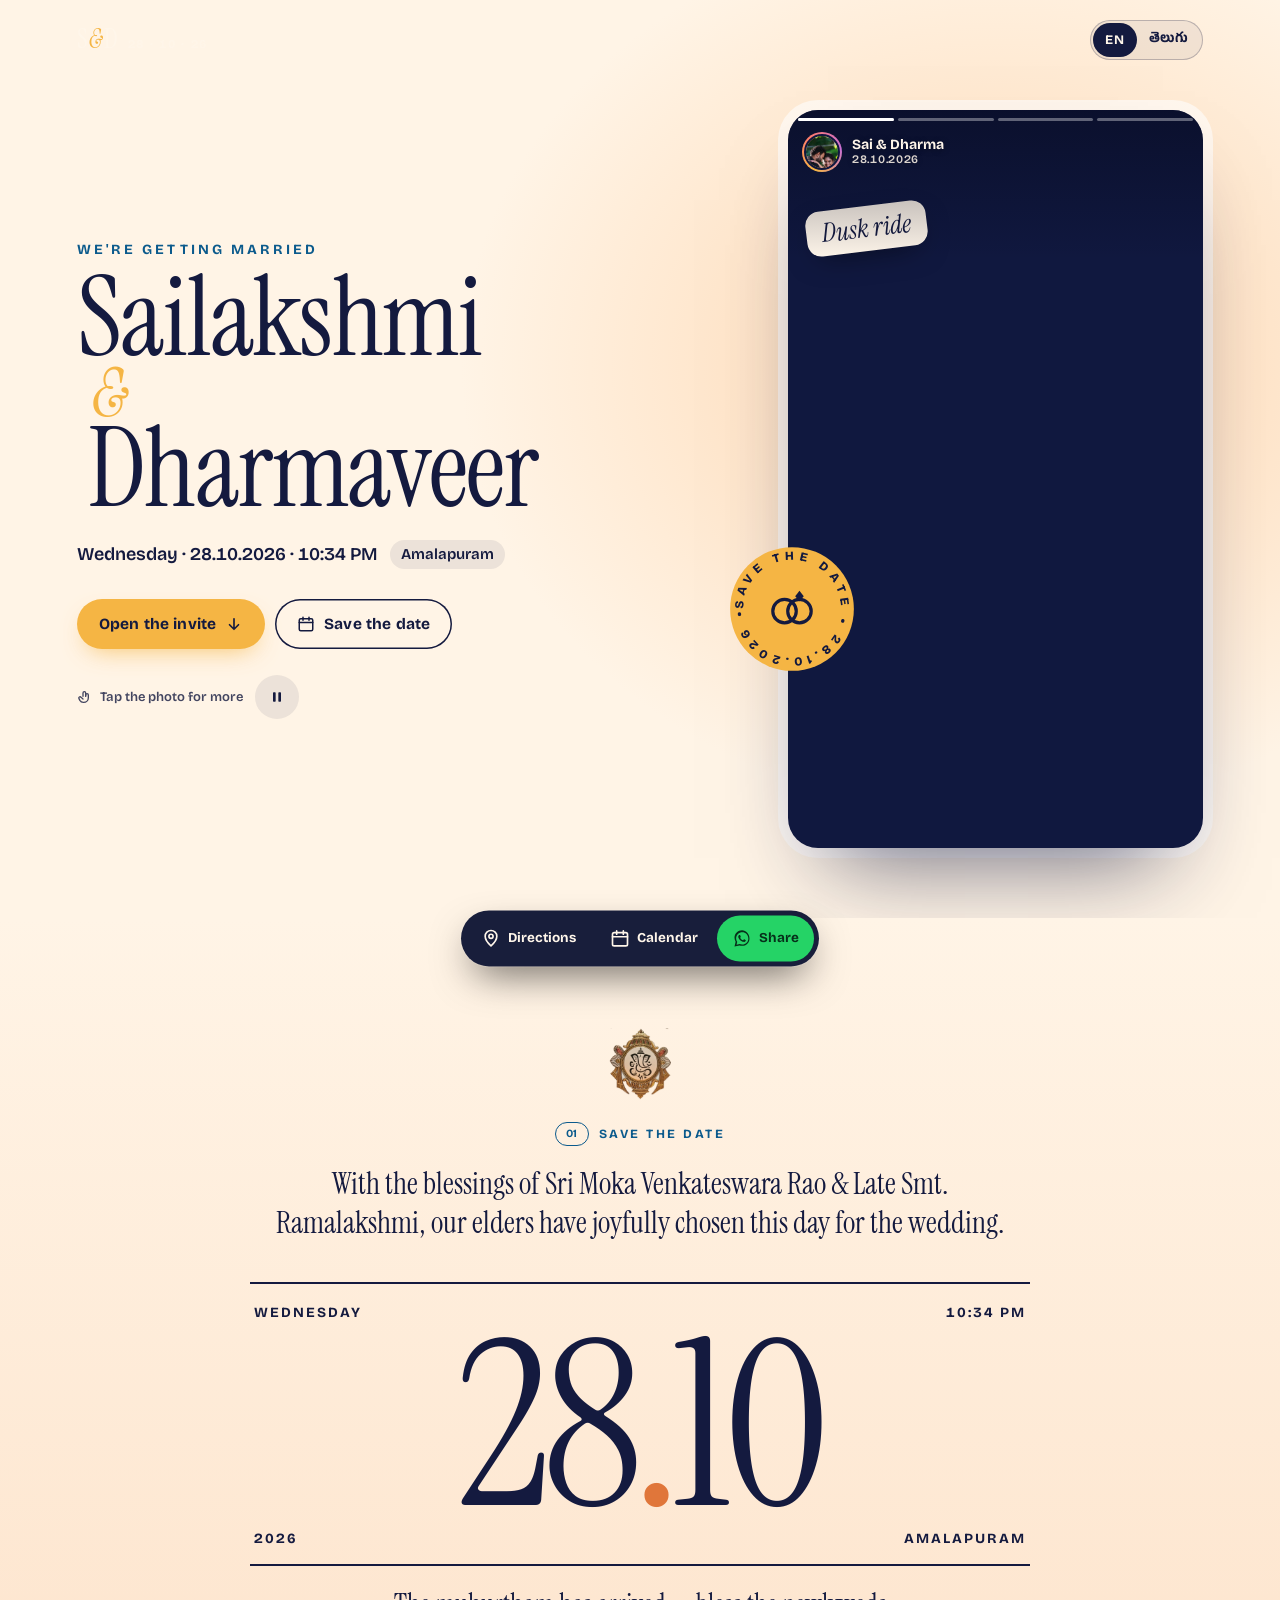
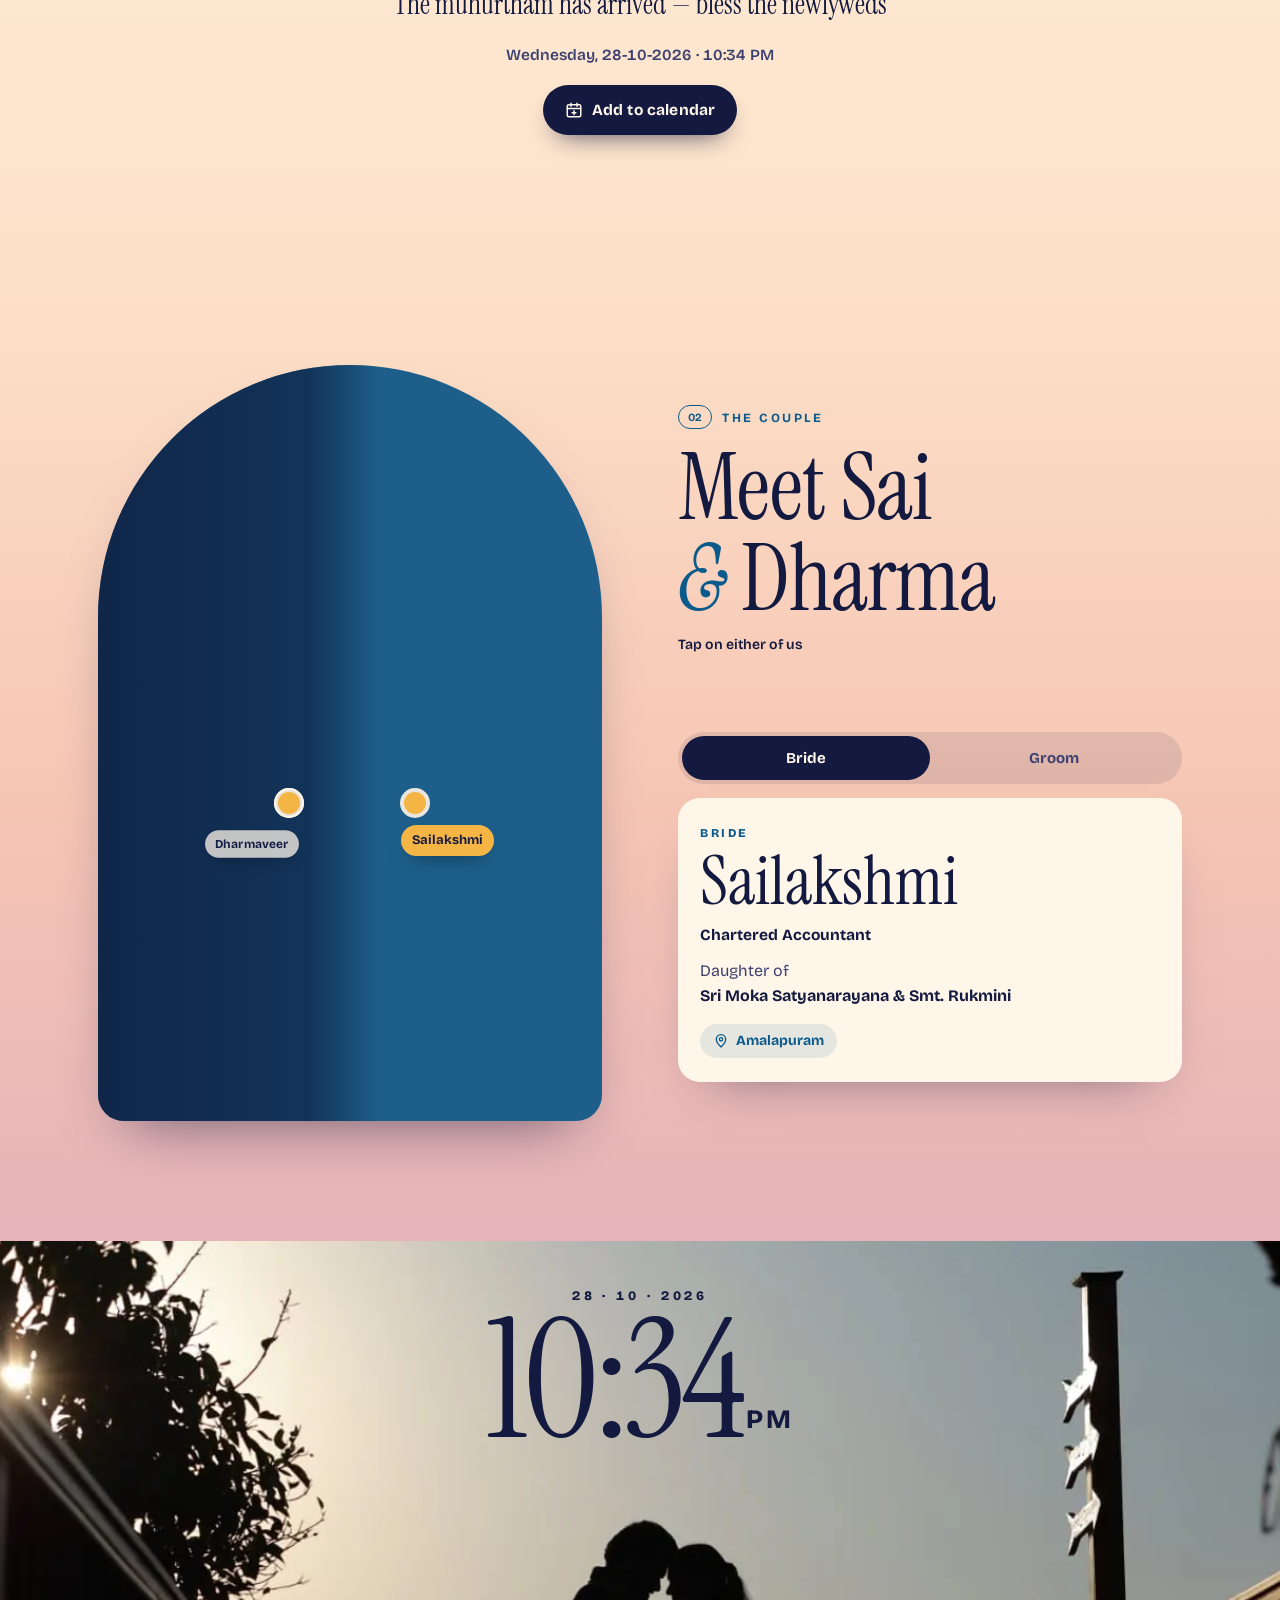
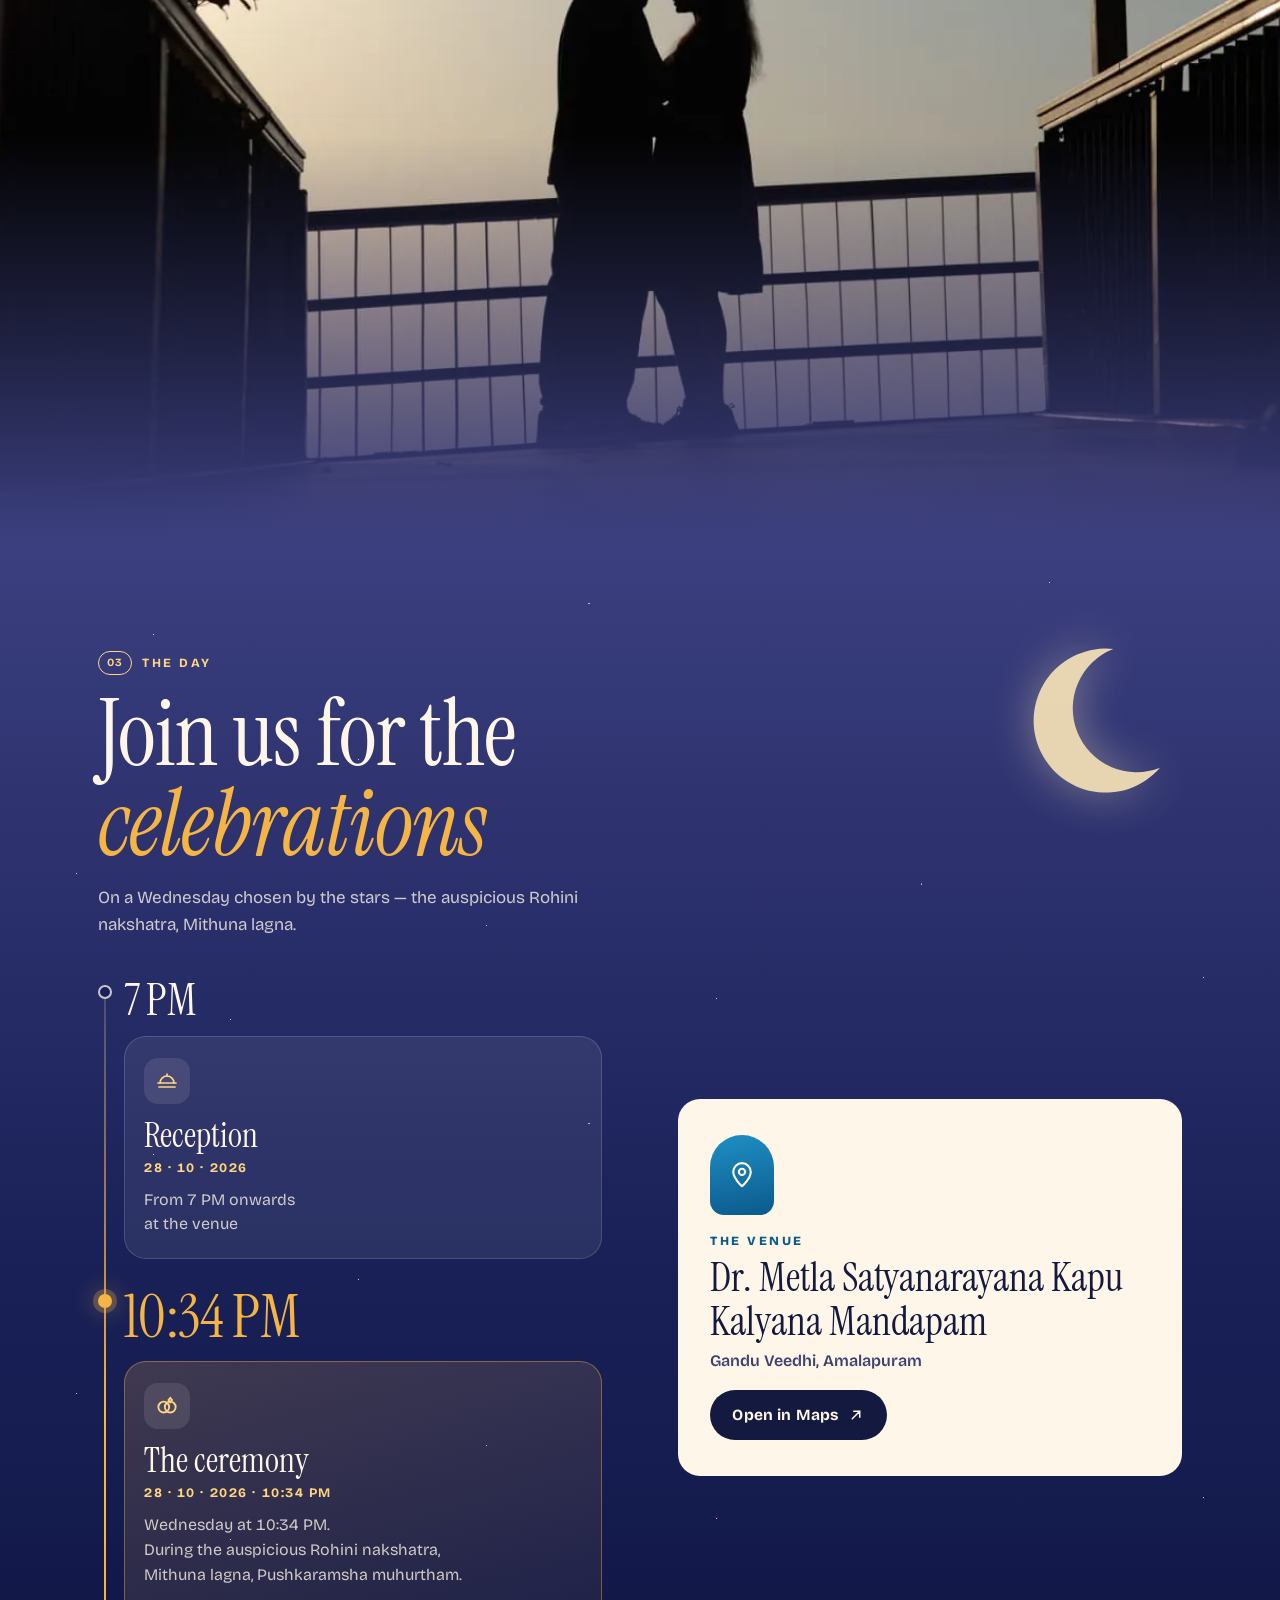
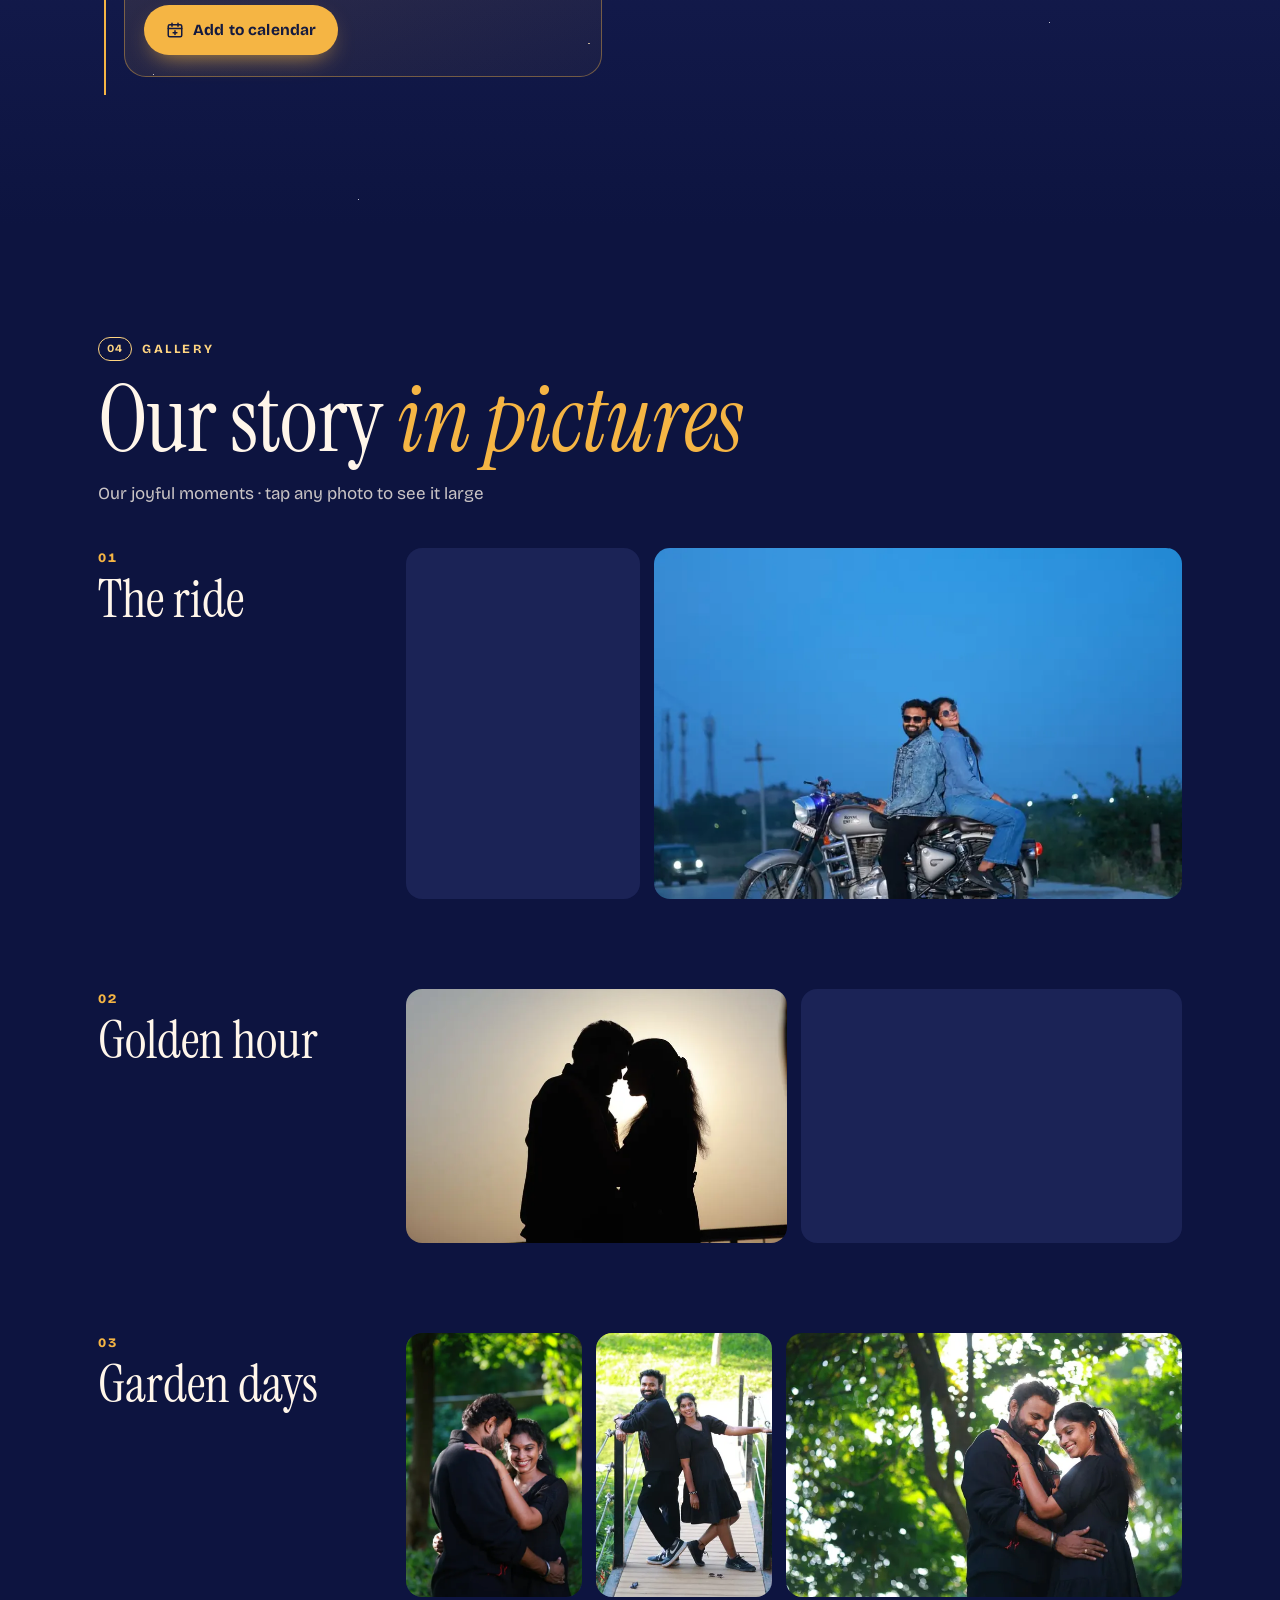
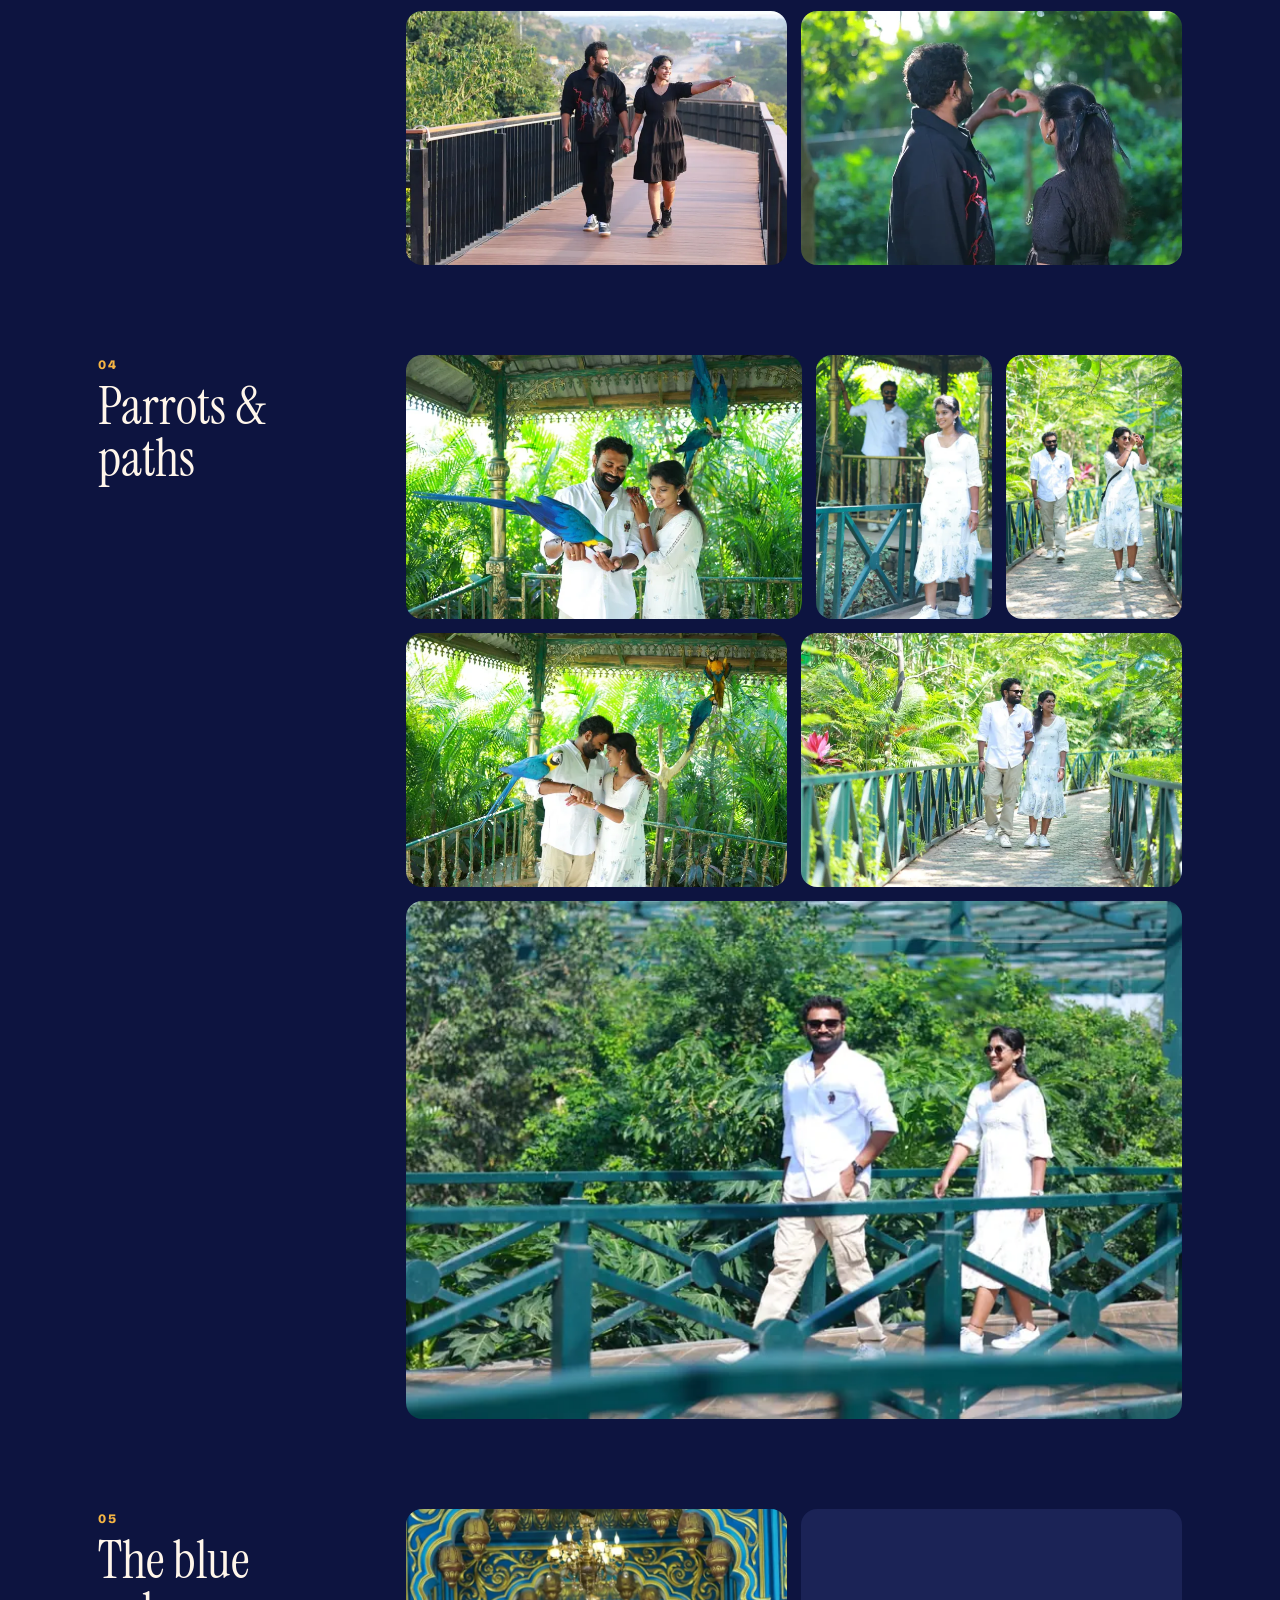
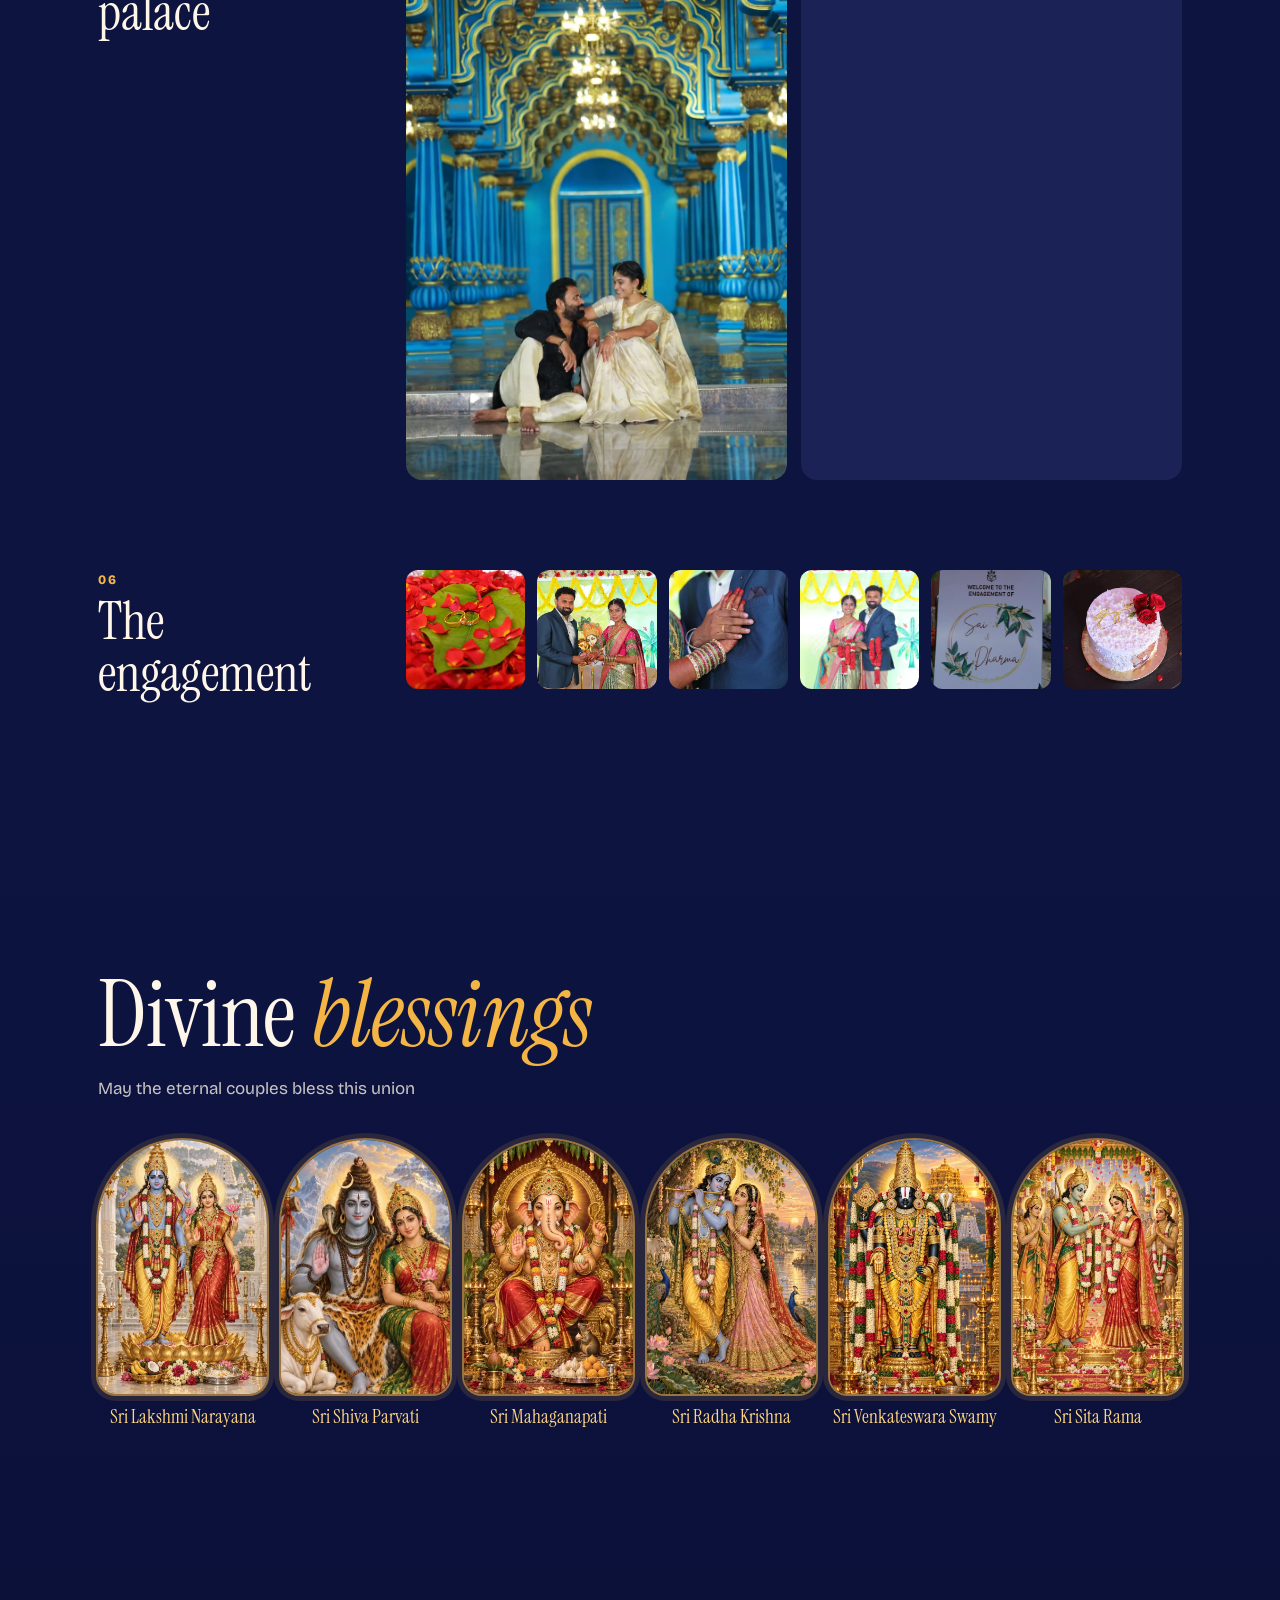
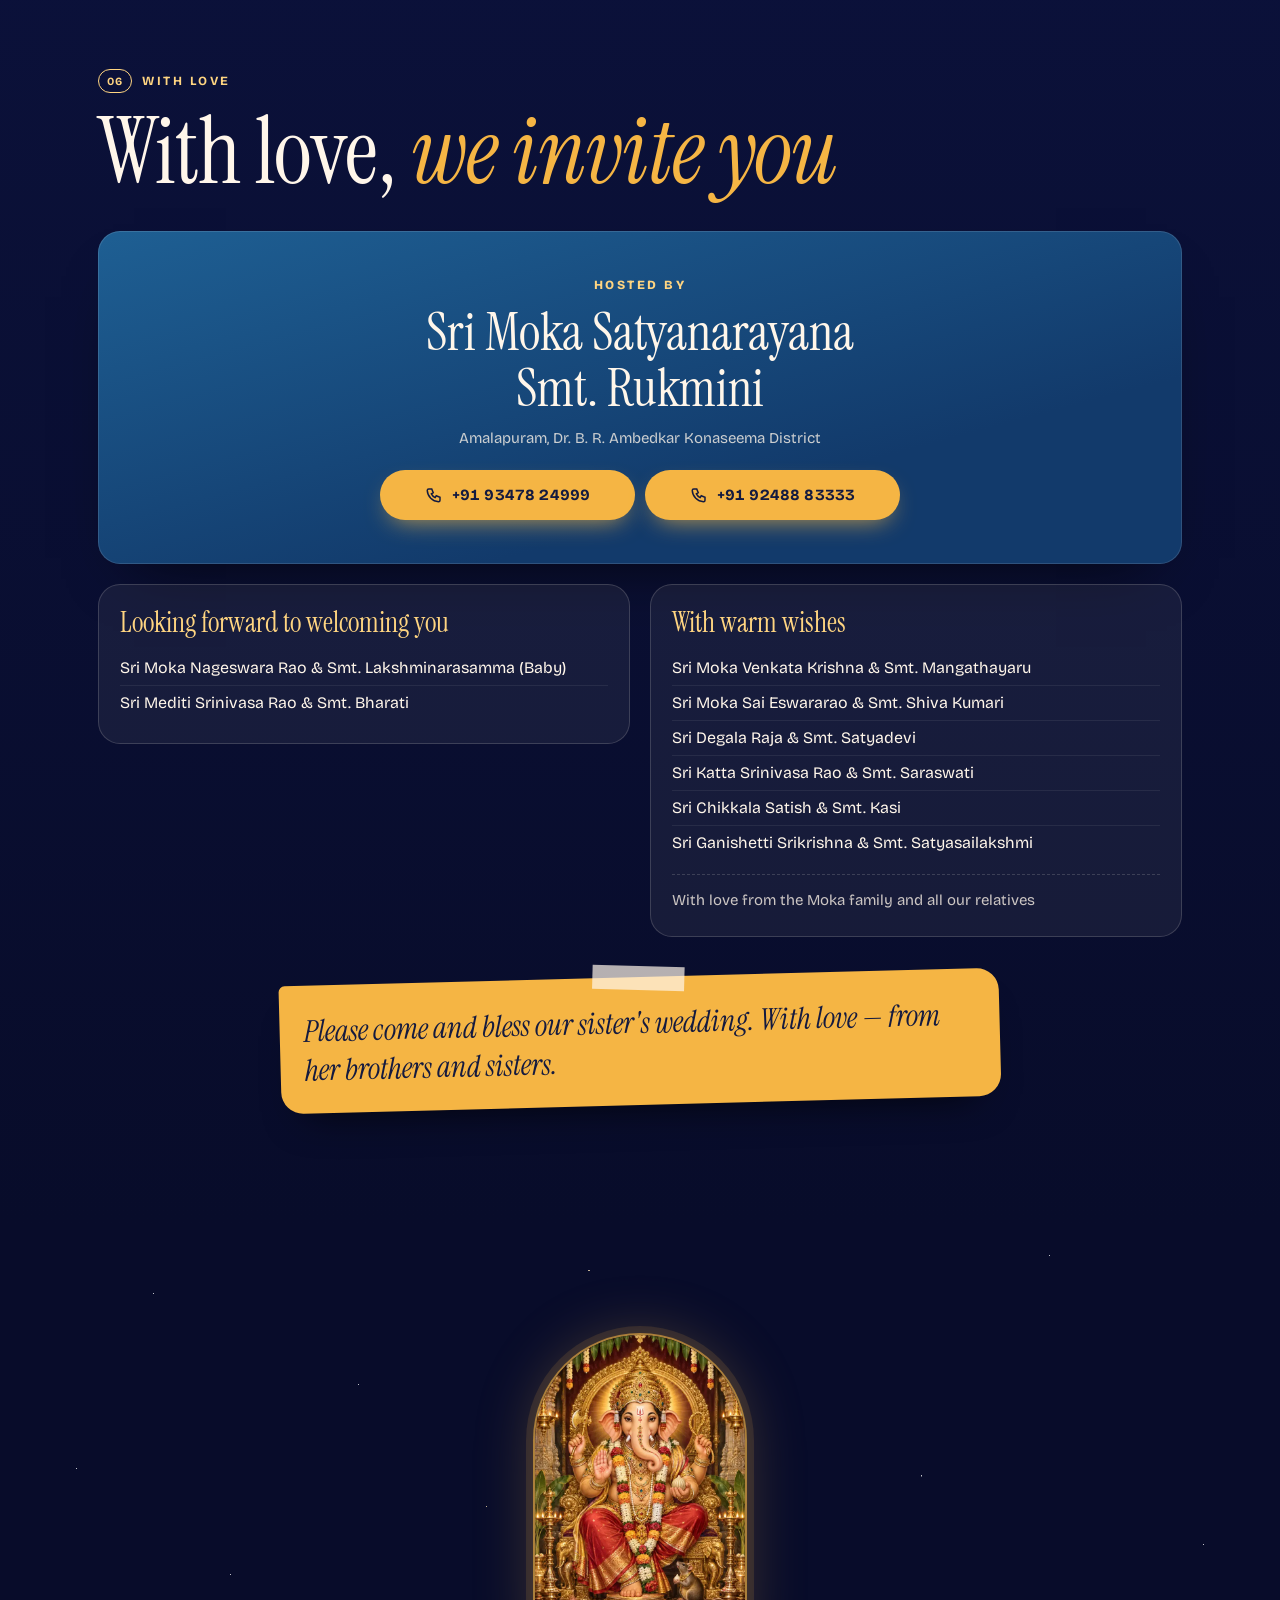
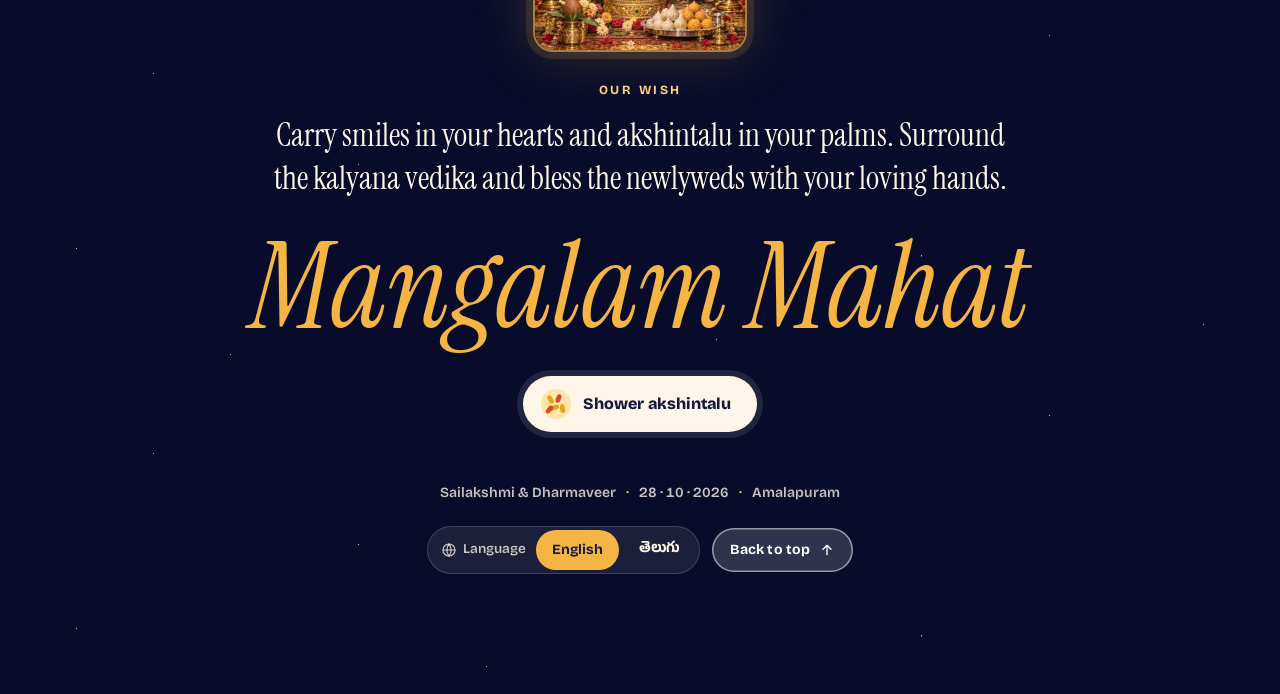
==== commit 48a631d5: "Redesign the invitation: story hero, sunset-to-night palette, new shoot - New hero: a tap-through st" ====
--- a/index.html
+++ b/index.html
@@ -5,10 +5,9 @@
 <meta name="viewport" content="width=device-width, initial-scale=1, viewport-fit=cover">
 <title>Sailakshmi & Dharmaveer — Save the date, 28 Oct 2026</title>
 <meta name="description" content="Sailakshmi & Dharmaveer are getting married. Wednesday, 28 October 2026 at 10:34 PM, Amalapuram. The Moka family invites you.">
-<meta name="theme-color" content="#0e0507">
-
-<!-- Link preview (WhatsApp / Facebook). After deploying, change og:image to the
-     full address, e.g. https://your-site.netlify.app/img/og.jpg -->
+<meta name="theme-color" content="#0a1030">
+
+<!-- Link preview (WhatsApp / Facebook) -->
 <meta property="og:type" content="website">
 <meta property="og:locale" content="en_IN">
 <meta property="og:locale:alternate" content="te_IN">
@@ -29,14 +28,13 @@
 
 <link rel="preconnect" href="https://fonts.googleapis.com">
 <link rel="preconnect" href="https://fonts.gstatic.com" crossorigin>
-<link rel="stylesheet" href="https://fonts.googleapis.com/css2?family=Anek+Telugu:wght@300..700&family=Fraunces:ital,opsz,wght@0,9..144,400;0,9..144,600;0,9..144,700;1,9..144,400&family=Inter:wght@400;500;600;700&family=Ramaraja&display=swap">
+<link rel="stylesheet" href="https://fonts.googleapis.com/css2?family=Anek+Telugu:wght@400..700&family=Bricolage+Grotesque:opsz,wdth,wght@12..96,75..100,400..800&family=Instrument+Serif:ital@0;1&family=Ramaraja&display=swap">
 <link rel="preload" as="image" type="image/webp" fetchpriority="high"
-      imagesrcset="img/couple/hero-1050.webp 752w, img/couple/hero-1500.webp 1075w, img/couple/hero-2400.webp 1720w"
-      imagesizes="(min-width: 900px) and (min-aspect-ratio: 1/1) 60vw, 100vw">
+      imagesrcset="img/shoot/bike-dusk-sm.webp 506w, img/shoot/bike-dusk.webp 853w"
+      imagesizes="(min-width: 960px) 460px, 100vw">
 <link rel="stylesheet" href="css/style.css">
 <script>
-  // Before first paint: enable JS styles, apply the saved language, and skip
-  // the intro on repeat visits.
+  // Before first paint: enable JS styles and apply the saved language.
   (function () {
     var root = document.documentElement;
     root.className = root.className.replace('no-js', 'js');
@@ -47,461 +45,436 @@
         root.lang = saved;
       }
     } catch (e) {}
-    try { if (sessionStorage.getItem('pelli-intro-seen')) root.classList.add('intro-seen'); } catch (e) {}
   })();
 </script>
 <script src="js/main.js" defer></script>
 </head>
 <body>
 
-<!-- ============ PRELOADER + TEMPLE DOORS ============ -->
-<div class="intro" id="intro" aria-hidden="true">
-  <div class="intro__door intro__door--l"><span class="intro__panel"></span><span class="intro__handle"></span></div>
-  <div class="intro__door intro__door--r"><span class="intro__panel"></span><span class="intro__handle"></span></div>
-  <div class="intro__light"></div>
-
-  <div class="intro__center">
-    <div class="intro__emblem">
-      <span class="intro__halo"></span>
-      <span class="intro__orbit"></span>
-      <svg class="intro__progress" viewBox="0 0 280 280">
-        <defs>
-          <linearGradient id="progressGold" x1="0" y1="0" x2="1" y2="1">
-            <stop offset="0" stop-color="#f7ecd4"/><stop offset=".5" stop-color="#d8b874"/><stop offset="1" stop-color="#a8803c"/>
-          </linearGradient>
-        </defs>
-        <circle class="intro__track" cx="140" cy="140" r="132"/>
-        <circle class="intro__dashes" cx="140" cy="140" r="118"/>
-        <circle class="intro__bar" id="introBar" cx="140" cy="140" r="132" pathLength="100"/>
-      </svg>
-      <img class="intro__ganesha" src="assets/ganesha-emblem.webp" alt="" width="355" height="410">
-    </div>
-    <p class="intro__percent" aria-hidden="true"><span id="introPct">0</span><small>%</small></p>
-    <p class="intro__family"><span class="t-en">Sailakshmi &amp; Dharmaveer</span><span class="t-te">సాయిలక్ష్మి &amp; ధర్మవీర్</span></p>
+<a class="skip" href="#invite"><span class="t-en">Skip to the invitation</span><span class="t-te">ఆహ్వానానికి వెళ్ళండి</span></a>
+
+<!-- ============ TOP BAR ============ -->
+<div class="topbar" id="topbar">
+  <a class="topbar__brand" href="#top" tabindex="-1" aria-hidden="true">
+    <span class="topbar__mono">S<i>&amp;</i>D</span>
+    <span class="topbar__date num">28 · 10 · 26</span>
+  </a>
+  <div class="lang-pill" role="group" aria-label="Language / భాష">
+    <button type="button" data-lang-set="en" aria-pressed="true">EN</button>
+    <button type="button" data-lang-set="te" aria-pressed="false" lang="te">తెలుగు</button>
   </div>
 </div>
-<button class="intro-skip" id="introSkip" type="button" data-aria-en="Skip" data-aria-te="దాటవేయండి"><span class="t-en">Skip</span><span class="t-te">దాటవేయండి</span> <span aria-hidden="true">→</span></button>
-
-<div class="progress" id="progress" aria-hidden="true"></div>
-<div class="petals" id="petals" aria-hidden="true"></div>
-
-<!-- floating top bar (appears after the hero) -->
-<div class="topbar" id="topbar" aria-hidden="true">
-  <img src="assets/ganesha-emblem.webp" alt="" width="355" height="410">
-  <span class="topbar__names"><span class="t-en">Sai <i>&amp;</i> Dharma</span><span class="t-te">సాయిలక్ష్మి <i>❖</i> ధర్మవీర్</span></span>
-  <span class="topbar__date num">28 · 10 · 2026</span>
-</div>
-
-<!-- ============ HERO ============ -->
+
+<!-- ============ HERO: a story you tap through ============ -->
 <header class="hero" id="top">
-  <div class="hero__media">
-    <picture>
-      <source type="image/webp"
-              srcset="img/couple/hero-1050.webp 752w, img/couple/hero-1500.webp 1075w, img/couple/hero-2400.webp 1720w"
-              sizes="(min-width: 900px) and (min-aspect-ratio: 1/1) 60vw, 100vw">
-      <img class="hero__img" id="heroPhoto"
-           src="img/couple/hero-1500.jpg"
-           srcset="img/couple/hero-1050.jpg 752w, img/couple/hero-1500.jpg 1075w, img/couple/hero-2400.jpg 1720w"
-           sizes="(min-width: 900px) and (min-aspect-ratio: 1/1) 60vw, 100vw"
-           width="1075" height="1500" fetchpriority="high" decoding="async"
-           alt="Sailakshmi and Dharmaveer">
-    </picture>
-    <div class="hero__shade"></div>
+  <div class="story" id="story" data-interval="5200">
+    <div class="story__bars" aria-hidden="true">
+      <span class="story__bar"><i></i></span>
+      <span class="story__bar"><i></i></span>
+      <span class="story__bar"><i></i></span>
+      <span class="story__bar"><i></i></span>
+    </div>
+    <div class="story__head" aria-hidden="true">
+      <span class="story__avatar"><picture><source type="image/webp" srcset="img/shoot/avatar.webp"><img src="img/shoot/avatar.jpg" width="192" height="192" alt=""></picture></span>
+      <span class="story__who"><b><span class="t-en">Sai &amp; Dharma</span><span class="t-te">సాయి &amp; ధర్మ</span></b><small class="num">28.10.2026</small></span>
+    </div>
+
+    <figure class="story__frame is-active" data-sticker-rot="-7">
+      <picture>
+        <source type="image/webp" srcset="img/shoot/bike-dusk-sm.webp 506w, img/shoot/bike-dusk.webp 853w" sizes="(min-width: 960px) 460px, 100vw">
+        <img src="img/shoot/bike-dusk.jpg" width="853" height="1280" fetchpriority="high" decoding="async" alt="Sailakshmi and Dharmaveer riding a motorbike at dusk" style="object-position: 50% 42%">
+      </picture>
+      <figcaption class="sticker" style="--rot:-7deg"><span class="t-en">Dusk ride</span><span class="t-te">సాయంత్రం షికారు</span></figcaption>
+    </figure>
+    <figure class="story__frame">
+      <picture>
+        <source type="image/webp" data-srcset="img/shoot/silhouette-sm.webp 760w, img/shoot/silhouette.webp 1280w" sizes="(min-width: 960px) 460px, 100vw">
+        <img data-src="img/shoot/silhouette.jpg" width="1280" height="853" decoding="async" alt="Their silhouettes, foreheads touching against the setting sun" style="object-position: 54% 50%">
+      </picture>
+      <figcaption class="sticker" style="--rot:5deg"><span class="t-en">Golden hour</span><span class="t-te">సంధ్య వేళ</span></figcaption>
+    </figure>
+    <figure class="story__frame">
+      <picture>
+        <source type="image/webp" data-srcset="img/shoot/garden-hug-sm.webp 506w, img/shoot/garden-hug.webp 853w" sizes="(min-width: 960px) 460px, 100vw">
+        <img data-src="img/shoot/garden-hug.jpg" width="853" height="1280" decoding="async" alt="Dharmaveer and Sailakshmi in a warm hug in the garden" style="object-position: 50% 30%">
+      </picture>
+      <figcaption class="sticker" style="--rot:-4deg"><span class="t-en">In the garden</span><span class="t-te">తోటలో</span></figcaption>
+    </figure>
+    <figure class="story__frame">
+      <picture>
+        <source type="image/webp" data-srcset="img/shoot/peekaboo-sm.webp 506w, img/shoot/peekaboo.webp 853w" sizes="(min-width: 960px) 460px, 100vw">
+        <img data-src="img/shoot/peekaboo.jpg" width="853" height="1280" decoding="async" alt="Sailakshmi smiling in a white dress while Dharmaveer watches from behind" style="object-position: 50% 30%">
+      </picture>
+      <figcaption class="sticker" style="--rot:6deg"><span class="t-en">Peekaboo</span><span class="t-te">దాగుడుమూతలు</span></figcaption>
+    </figure>
+
+    <button class="story__tap story__tap--prev" type="button" data-aria-en="Previous photo" data-aria-te="ముందు ఫోటో" aria-label="Previous photo"></button>
+    <button class="story__tap story__tap--next" type="button" data-aria-en="Next photo" data-aria-te="తరువాతి ఫోటో" aria-label="Next photo"></button>
   </div>
 
-  <div class="hero__badge">
-    <span class="hero__badge-dot"></span>
-    <span class="t-en">Save&nbsp;the&nbsp;date</span><span class="t-te">తేదీ గుర్తుంచుకోండి</span>
-  </div>
-
-  <div class="hero__meta hero__meta--date">
-    <span class="hero__meta-k num">28<small>.10.26</small></span>
-  </div>
-  <div class="hero__meta hero__meta--where">
-    <span class="t-en">Amalapuram<br>India</span><span class="t-te">అమలాపురం<br>భారతదేశం</span>
-  </div>
-
   <div class="hero__content">
+    <svg class="badge" viewBox="0 0 120 120" aria-hidden="true">
+      <defs><path id="badgeCircle" d="M60 60 m-46 0 a46 46 0 1 1 92 0 a46 46 0 1 1 -92 0"/></defs>
+      <g class="badge__spin">
+        <circle cx="60" cy="60" r="58" class="badge__disc"/>
+        <text class="badge__text t-en"><textPath href="#badgeCircle" textLength="286">SAVE THE DATE • 28.10.2026 •</textPath></text>
+        <text class="badge__text badge__text--te t-te"><textPath href="#badgeCircle">తేదీ గుర్తుంచుకోండి • 28.10.2026 •</textPath></text>
+      </g>
+      <g class="badge__rings" fill="none" stroke-width="3"><circle cx="53" cy="62" r="11"/><circle cx="67" cy="62" r="11"/></g>
+      <path class="badge__gem" d="M67 43 l4 5 -4 5 -4 -5z"/>
+    </svg>
+
     <p class="hero__kicker"><span class="t-en">We're getting married</span><span class="t-te">మేము పెళ్ళి చేసుకుంటున్నాము</span></p>
     <h1 class="hero__names">
       <span class="hero__name"><span class="t-en">Sailakshmi</span><span class="t-te">సాయిలక్ష్మి</span></span>
-      <span class="hero__join"><span aria-hidden="true">&amp;</span><span class="sr-only"><span class="t-en"> and </span><span class="t-te"> మరియు </span></span></span>
-      <span class="hero__name"><span class="t-en">Dharmaveer</span><span class="t-te">ధర్మవీర్</span></span>
+      <span class="hero__amp"><span aria-hidden="true">&amp;</span><span class="sr-only"><span class="t-en"> and </span><span class="t-te"> మరియు </span></span></span>
+      <span class="hero__name hero__name--2"><span class="t-en">Dharmaveer</span><span class="t-te">ధర్మవీర్</span></span>
     </h1>
-    <p class="hero__sub"><span class="t-en">Wednesday · <span class="num">10:34 PM</span> · Dr. Metla Satyanarayana Kapu Kalyana Mandapam, Amalapuram</span><span class="t-te">బుధవారము · <span class="num">రాత్రి 10:34</span> · డా॥ మెట్ల సత్యనారాయణ కాపు కళ్యాణ మండపము, అమలాపురం</span></p>
+    <p class="hero__when">
+      <span class="t-en">Wednesday · <span class="num">28.10.2026</span> · <span class="num">10:34 PM</span></span><span class="t-te">బుధవారము · <span class="num">28.10.2026</span> · రాత్రి <span class="num">10:34</span></span>
+      <span class="hero__where"><span class="t-en">Amalapuram</span><span class="t-te">అమలాపురం</span></span>
+    </p>
     <div class="hero__ctas">
-      <a class="btn btn--gold" href="#events" data-magnetic>
-        <span class="t-en">RSVP &amp; details</span><span class="t-te">వివరాలు చూడండి</span>
-        <svg viewBox="0 0 24 24" width="16" height="16" fill="none" stroke="currentColor" stroke-width="2" stroke-linecap="round" aria-hidden="true"><path d="M5 12h14M13 6l6 6-6 6"/></svg>
+      <a class="btn btn--marigold" href="#invite">
+        <span class="t-en">Open the invite</span><span class="t-te">ఆహ్వానం చూడండి</span>
+        <svg viewBox="0 0 24 24" width="18" height="18" fill="none" stroke="currentColor" stroke-width="2.2" stroke-linecap="round" stroke-linejoin="round" aria-hidden="true"><path d="M12 5v14M6 13l6 6 6-6"/></svg>
       </a>
       <a class="btn btn--glass" href="assets/sumuhurtham.ics" download="sailakshmi-dharmaveer.ics">
-        <svg viewBox="0 0 24 24" width="16" height="16" fill="none" stroke="currentColor" stroke-width="2" stroke-linecap="round" aria-hidden="true"><rect x="3" y="5" width="18" height="16" rx="2"/><path d="M3 10h18M8 3v4M16 3v4"/></svg>
+        <svg viewBox="0 0 24 24" width="18" height="18" fill="none" stroke="currentColor" stroke-width="2" stroke-linecap="round" aria-hidden="true"><rect x="3" y="5" width="18" height="16" rx="2"/><path d="M3 10h18M8 3v4M16 3v4"/></svg>
         <span class="t-en">Save the date</span><span class="t-te">క్యాలెండర్‌లో చేర్చండి</span>
       </a>
     </div>
+    <div class="hero__foot">
+      <span class="hero__hint"><svg viewBox="0 0 24 24" width="16" height="16" fill="none" stroke="currentColor" stroke-width="2" stroke-linecap="round" stroke-linejoin="round" aria-hidden="true"><path d="M9 11V6a2 2 0 0 1 4 0v5"/><path d="M13 10.5V9a2 2 0 0 1 4 0v4a7 7 0 0 1-7 7h-.5a6 6 0 0 1-5.2-3L3 14.5a1.8 1.8 0 0 1 3-2l3 2.5"/></svg><span class="t-en">Tap the photo for more</span><span class="t-te">మరిన్ని ఫోటోల కోసం ఫోటోను తాకండి</span></span>
+      <button class="story__pause" id="storyPause" type="button" aria-pressed="false" data-aria-en="Pause the slideshow" data-aria-te="స్లైడ్‌షో ఆపండి" aria-label="Pause the slideshow">
+        <svg class="i-pause" viewBox="0 0 24 24" width="16" height="16" fill="currentColor" aria-hidden="true"><rect x="6" y="5" width="4" height="14" rx="1"/><rect x="14" y="5" width="4" height="14" rx="1"/></svg>
+        <svg class="i-play" viewBox="0 0 24 24" width="16" height="16" fill="currentColor" aria-hidden="true"><path d="M7 5v14l12-7z"/></svg>
+      </button>
+    </div>
   </div>
-
-  <a class="hero__scroll" href="#couple" aria-label="Scroll"><span><span class="t-en">Scroll</span><span class="t-te">క్రిందికి</span></span><i aria-hidden="true"></i></a>
 </header>
 
-<!-- names / date marquee -->
-<div class="marquee" aria-hidden="true">
-  <div class="marquee__track" id="marquee">
-    <span class="t-en">Sailakshmi</span><span class="t-te">సాయిలక్ష్మి</span><i>✦</i>
-    <span class="t-en">Dharmaveer</span><span class="t-te">ధర్మవీర్</span><i>✦</i>
-    <span class="num">28 · 10 · 2026</span><i>✦</i>
-    <span class="t-en">Amalapuram</span><span class="t-te">అమలాపురం</span><i>✦</i>
-    <span class="t-en">Sailakshmi</span><span class="t-te">సాయిలక్ష్మి</span><i>✦</i>
-    <span class="t-en">Dharmaveer</span><span class="t-te">ధర్మవీర్</span><i>✦</i>
-    <span class="num">28 · 10 · 2026</span><i>✦</i>
-    <span class="t-en">Amalapuram</span><span class="t-te">అమలాపురం</span><i>✦</i>
-    <span class="t-en">Sailakshmi</span><span class="t-te">సాయిలక్ష్మి</span><i>✦</i>
-    <span class="t-en">Dharmaveer</span><span class="t-te">ధర్మవీర్</span><i>✦</i>
-    <span class="num">28 · 10 · 2026</span><i>✦</i>
-    <span class="t-en">Amalapuram</span><span class="t-te">అమలాపురం</span><i>✦</i>
-  </div>
-</div>
-
 <main>
 
-  <!-- ============ BRIDE & GROOM ============ -->
-  <section class="section section--sand couple" id="couple">
-    <div class="container">
-      <div class="section-head">
-        <span class="eyebrow"><span>01</span> <span class="t-en">The Couple</span><span class="t-te">వధూవరులు</span></span>
-        <h2 class="title" data-split><span class="t-en">Meet Sai &amp; Dharma</span><span class="t-te">వధూవరులు</span></h2>
-        <p class="lead" data-reveal><span class="t-en">With the blessings of Sri Moka Venkateswara Rao &amp; Late Smt. Ramalakshmi, our elders have joyfully chosen this day for the wedding.</span><span class="t-te">శ్రీ మోకా వేంకటేశ్వర రావు - శ్రీమతి రామలక్ష్మీ (లేటు) వ్రాయు శుభలేఖార్థములు. ఇట్టి వివాహము జరిపించుటకు దైవజ్ఞులుగా పెద్దలు నిశ్చయించినారు.</span></p>
-        <p class="hint" data-reveal><span class="t-en">Tap a card for family details</span><span class="t-te">కార్డును తాకితే కుటుంబ వివరాలు కనిపిస్తాయి</span></p>
-      </div>
-
-      <div class="couple__cards">
-        <div class="flip" data-reveal>
-          <div class="flip__inner">
-            <div class="flip__face flip__front">
-              <picture>
-                <source type="image/webp" srcset="img/couple/bride.webp">
-                <img class="flip__photo" src="img/couple/bride.jpg" width="1000" height="1250" loading="lazy" decoding="async" alt="Bride Sailakshmi">
-              </picture>
-              <span class="flip__role"><span class="t-en">Bride</span><span class="t-te">వధువు</span></span>
-              <div class="flip__info">
-                <p class="flip__name"><span class="t-en">Sailakshmi</span><span class="t-te">సాయిలక్ష్మి</span></p>
-                <p class="flip__meta"><span class="t-en">Chartered Accountant</span><span class="t-te">చి॥ల॥సౌ॥ సాయిలక్ష్మి, <span class="num">C.A.</span></span></p>
-                <button class="btn btn--glass btn--sm" type="button" data-flip
-                        data-aria-en="Show family details" data-aria-te="కుటుంబ వివరాలు చూపించు"><span class="t-en">Family</span><span class="t-te">కుటుంబ వివరాలు</span>
-                  <svg viewBox="0 0 24 24" width="16" height="16" fill="none" stroke="currentColor" stroke-width="2" stroke-linecap="round" stroke-linejoin="round" aria-hidden="true"><path d="M20 12a8 8 0 1 1-2.34-5.66"/><path d="M20 4v5h-5"/></svg>
-                </button>
-              </div>
-            </div>
-            <div class="flip__face flip__back">
-              <img class="flip__emblem" src="assets/ganesha-emblem.webp" alt="" width="355" height="410" loading="lazy">
-              <p class="flip__back-name gold-text"><span class="t-en">Sailakshmi</span><span class="t-te">సాయిలక్ష్మి</span></p>
-              <p class="t-te">శ్రీ మోకా వేంకటేశ్వర రావు - శ్రీమతి రామలక్ష్మీ (లేటు) గార్ల ద్వితీయ కుమారుడు</p>
-              <p class="flip__parents"><span class="t-en">Daughter of<br>Sri Moka Satyanarayana &amp; Smt. Rukmini</span><span class="t-te">శ్రీ మోకా సత్యనారాయణ - శ్రీమతి రుక్మిణి<br>దంపతుల కుమార్తె</span></p>
-              <p class="flip__place"><span class="t-en">Amalapuram</span><span class="t-te">అమలాపురం</span></p>
-              <button class="btn btn--glass btn--sm" type="button" data-flip><span class="t-en">Back</span><span class="t-te">వెనక్కి</span></button>
-            </div>
-          </div>
-        </div>
-
-        <div class="bond" aria-hidden="true" data-reveal>
-          <span class="bond__line"></span>
-          <svg viewBox="0 0 80 80" width="60" height="60">
-            <g fill="none" stroke="#b08a43" stroke-width="2.6"><circle cx="31" cy="44" r="17"/><circle cx="49" cy="44" r="17"/></g>
-            <path d="M49 19 l5 6 -5 6 -5 -6z" fill="#c9a45c"/>
-          </svg>
-          <p><span class="t-en">Together forever</span><span class="t-te">కళ్యాణ బంధం</span></p>
-          <span class="bond__line"></span>
-        </div>
-
-        <div class="flip flip--groom" data-reveal>
-          <div class="flip__inner">
-            <div class="flip__face flip__front">
-              <picture>
-                <source type="image/webp" srcset="img/couple/groom.webp">
-                <img class="flip__photo" src="img/couple/groom.jpg" width="1000" height="1250" loading="lazy" decoding="async" alt="Groom Dharmaveer">
-              </picture>
-              <span class="flip__role"><span class="t-en">Groom</span><span class="t-te">వరుడు</span></span>
-              <div class="flip__info">
-                <p class="flip__name"><span class="t-en">Dharmaveer</span><span class="t-te">ధర్మవీర్</span></p>
-                <p class="flip__meta num">JAO, HMDA, Govt. of Telangana</p>
-                <button class="btn btn--glass btn--sm" type="button" data-flip
-                        data-aria-en="Show family details" data-aria-te="కుటుంబ వివరాలు చూపించు"><span class="t-en">Family</span><span class="t-te">కుటుంబ వివరాలు</span>
-                  <svg viewBox="0 0 24 24" width="16" height="16" fill="none" stroke="currentColor" stroke-width="2" stroke-linecap="round" stroke-linejoin="round" aria-hidden="true"><path d="M20 12a8 8 0 1 1-2.34-5.66"/><path d="M20 4v5h-5"/></svg>
-                </button>
-              </div>
-            </div>
-            <div class="flip__face flip__back">
-              <img class="flip__emblem" src="assets/ganesha-emblem.webp" alt="" width="355" height="410" loading="lazy">
-              <p class="flip__back-name gold-text"><span class="t-en">Dharmaveer</span><span class="t-te">చి॥ ధర్మవీర్</span></p>
-              <p class="flip__place"><span class="t-en">From Thiruvuru, N.T.R. District</span><span class="t-te">ఎన్.టి.ఆర్. జిల్లా, తిరువూరు వాస్తవ్యులు</span></p>
-              <p class="flip__parents"><span class="t-en">Eldest son of<br>Late Sri Nerellakunta Srinivasa Rao &amp; Smt. Nagamani (Shirisha)</span><span class="t-te">శ్రీ నేరెళ్లకుంట శ్రీనివాసరావు (లేటు) - శ్రీమతి నాగమణి (శిరీష)<br>దంపతుల జ్యేష్ఠ కుమారుడు</span></p>
-              <p class="flip__job num">JAO, HMDA, Govt. of Telangana</p>
-              <button class="btn btn--glass btn--sm" type="button" data-flip><span class="t-en">Back</span><span class="t-te">వెనక్కి</span></button>
-            </div>
-          </div>
-        </div>
-      </div>
-    </div>
-  </section>
-
-  <!-- ============ COUNTDOWN ============ -->
-  <section class="section section--dark countdown" id="countdown">
-    <div class="container countdown__inner">
-      <div class="diyas" aria-hidden="true" data-reveal>
-        <span class="diya" style="--d:0s"><span class="diya__glow"></span><svg viewBox="0 0 60 60" width="48" height="48"><g class="diya__flame"><ellipse cx="30" cy="22" rx="8" ry="15" fill="#ff9d1c"/><ellipse cx="30" cy="26" rx="4" ry="9" fill="#fff3b0"/></g><path d="M4 36 Q30 66 56 36 Z" fill="#c9a45c"/><ellipse cx="30" cy="36" rx="26" ry="4.5" fill="#f2d48a"/></svg></span>
-        <span class="diya" style="--d:-1.3s"><span class="diya__glow"></span><svg viewBox="0 0 60 60" width="48" height="48"><g class="diya__flame"><ellipse cx="30" cy="22" rx="8" ry="15" fill="#ff9d1c"/><ellipse cx="30" cy="26" rx="4" ry="9" fill="#fff3b0"/></g><path d="M4 36 Q30 66 56 36 Z" fill="#c9a45c"/><ellipse cx="30" cy="36" rx="26" ry="4.5" fill="#f2d48a"/></svg></span>
-        <span class="diya" style="--d:-2.6s"><span class="diya__glow"></span><svg viewBox="0 0 60 60" width="48" height="48"><g class="diya__flame"><ellipse cx="30" cy="22" rx="8" ry="15" fill="#ff9d1c"/><ellipse cx="30" cy="26" rx="4" ry="9" fill="#fff3b0"/></g><path d="M4 36 Q30 66 56 36 Z" fill="#c9a45c"/><ellipse cx="30" cy="36" rx="26" ry="4.5" fill="#f2d48a"/></svg></span>
-      </div>
-      <h2 class="title gold-text" data-split><span class="t-en">The countdown</span><span class="t-te">శుభ ముహూర్తానికి ఇంకా</span></h2>
-      <div class="timer" id="countdownTiles">
-        <div class="timer__cell" data-reveal><span class="timer__num num" data-unit="days">--</span><span class="timer__label"><span class="t-en">Days</span><span class="t-te">రోజులు</span></span></div>
-        <div class="timer__cell" data-reveal><span class="timer__num num" data-unit="hours">--</span><span class="timer__label"><span class="t-en">Hours</span><span class="t-te">గంటలు</span></span></div>
-        <div class="timer__cell" data-reveal><span class="timer__num num" data-unit="minutes">--</span><span class="timer__label"><span class="t-en">Minutes</span><span class="t-te">నిమిషాలు</span></span></div>
-        <div class="timer__cell" data-reveal><span class="timer__num num" data-unit="seconds">--</span><span class="timer__label"><span class="t-en">Seconds</span><span class="t-te">సెకన్లు</span></span></div>
-      </div>
-      <p class="countdown__done" id="countdownDone" hidden><span class="t-en">The muhurtham has arrived — bless the newlyweds</span><span class="t-te">శుభ ముహూర్తం సంపన్నమైంది — నూతన వధూవరులను ఆశీర్వదించండి</span></p>
-      <p class="countdown__when" data-reveal><span class="t-en">Wednesday, <span class="num">28-10-2026</span> · <span class="num">10:34 PM</span></span><span class="t-te">బుధవారము, <span class="num">28-10-2026</span> · రాత్రి గం॥ <span class="num">10-34</span> ని॥లకు</span></p>
-    </div>
-  </section>
-
-  <!-- ============ EVENTS ============ -->
-  <section class="section section--light events" id="events">
-    <div class="container">
-      <div class="section-head">
-        <span class="eyebrow"><span>02</span> <span class="t-en">The Day</span><span class="t-te">శుభ కార్యక్రమాలు</span></span>
-        <h2 class="title" data-split><span class="t-en">Join us for the celebrations</span><span class="t-te">శుభ కార్యక్రమాలు</span></h2>
-        <p class="lead" data-reveal><span class="t-en">On a Wednesday chosen by the stars — the auspicious Rohini nakshatra, Mithuna lagna.</span><span class="t-te">స్వస్తిశ్రీ చాంద్రమానేన శ్రీ పరాభవ నామ సంవత్సర ఆశ్వీయుజ మాస బహుళ విదియ (తత్కాల విదియ) బుధవారము</span></p>
-      </div>
-      <div class="bento">
-        <article class="card card--wine bento__main" data-reveal>
-          <span class="icon-badge icon-badge--gold" aria-hidden="true"><svg viewBox="0 0 24 24" width="30" height="30" fill="none" stroke="currentColor" stroke-width="1.6" stroke-linecap="round"><circle cx="9" cy="12" r="5"/><circle cx="15" cy="12" r="5"/></svg></span>
-          <h3 class="bento__title gold-text"><span class="t-en">The ceremony</span><span class="t-te">సుముహూర్తము</span></h3>
-          <p class="bento__date num">28 · 10 · 2026 · 10:34 PM</p>
-          <p class="bento__text"><span class="t-en">Wednesday at <span class="num">10:34 PM</span>.<br>During the auspicious Rohini nakshatra,<br>Mithuna lagna, Pushkaramsha muhurtham.</span><span class="t-te">బుధవారము రాత్రి గం॥ 10-34 ని॥లకు<br>రోహిణి నక్షత్రయుక్త మిధున లగ్న<br>పుష్కరాంశ శుభముహూర్తమున</span></p>
-          <a class="btn btn--gold" href="assets/sumuhurtham.ics" download="sailakshmi-dharmaveer-sumuhurtham.ics" data-magnetic>
-            <svg viewBox="0 0 24 24" width="18" height="18" fill="none" stroke="currentColor" stroke-width="2" stroke-linecap="round" aria-hidden="true"><rect x="3" y="5" width="18" height="16" rx="2"/><path d="M3 10h18M8 3v4M16 3v4M12 13v5M9.5 15.5h5"/></svg>
-            <span class="t-en">Add to calendar</span><span class="t-te">క్యాలెండర్‌లో చేర్చండి</span>
+  <!-- ============ 01 · SAVE THE DATE ============ -->
+  <section class="invite zone zone--1" id="invite">
+    <div class="wrap">
+      <img class="invite__emblem" src="assets/ganesha-emblem.webp" width="355" height="410" alt="" loading="lazy" decoding="async">
+      <p class="eyebrow" data-reveal><span class="eyebrow__n">01</span><span class="t-en">Save the date</span><span class="t-te">తేదీ గుర్తుంచుకోండి</span></p>
+      <p class="invite__lead" data-reveal><span class="t-en">With the blessings of Sri Moka Venkateswara Rao &amp; Late Smt. Ramalakshmi, our elders have joyfully chosen this day for the wedding.</span><span class="t-te">శ్రీ మోకా వేంకటేశ్వర రావు - శ్రీమతి రామలక్ష్మీ (లేటు) వ్రాయు శుభలేఖార్థములు. ఇట్టి వివాహము జరిపించుటకు దైవజ్ఞులుగా పెద్దలు నిశ్చయించినారు.</span></p>
+
+      <div class="bigdate" data-reveal>
+        <span class="bigdate__top"><span class="t-en">Wednesday</span><span class="t-te">బుధవారము</span></span>
+        <span class="bigdate__top bigdate__top--r num"><span class="t-en">10:34 PM</span><span class="t-te">రాత్రి 10:34</span></span>
+        <span class="bigdate__num num" aria-hidden="true">28<i>.</i>10</span>
+        <span class="bigdate__bot num">2026</span>
+        <span class="bigdate__bot bigdate__bot--r"><span class="t-en">Amalapuram</span><span class="t-te">అమలాపురం</span></span>
+        <span class="sr-only"><span class="t-en">28 October 2026</span><span class="t-te">28 అక్టోబర్ 2026</span></span>
+      </div>
+
+      <div class="timer" id="countdownTiles" data-reveal>
+        <p class="timer__title"><span class="t-en">The countdown</span><span class="t-te">శుభ ముహూర్తానికి ఇంకా</span></p>
+        <div class="timer__row">
+          <div class="timer__cell timer__cell--days"><span class="timer__num num" data-unit="days">--</span><span class="timer__label"><span class="t-en">Days</span><span class="t-te">రోజులు</span></span></div>
+          <div class="timer__cell"><span class="timer__num num" data-unit="hours">--</span><span class="timer__label"><span class="t-en">Hours</span><span class="t-te">గంటలు</span></span></div>
+          <div class="timer__cell"><span class="timer__num num" data-unit="minutes">--</span><span class="timer__label"><span class="t-en">Minutes</span><span class="t-te">నిమిషాలు</span></span></div>
+          <div class="timer__cell"><span class="timer__num num" data-unit="seconds">--</span><span class="timer__label"><span class="t-en">Seconds</span><span class="t-te">సెకన్లు</span></span></div>
+        </div>
+      </div>
+      <p class="timer__done" id="countdownDone" hidden><span class="t-en">The muhurtham has arrived — bless the newlyweds</span><span class="t-te">శుభ ముహూర్తం సంపన్నమైంది — నూతన వధూవరులను ఆశీర్వదించండి</span></p>
+      <p class="invite__when" data-reveal><span class="t-en">Wednesday, <span class="num">28-10-2026</span> · <span class="num">10:34 PM</span></span><span class="t-te">బుధవారము, <span class="num">28-10-2026</span> · రాత్రి గం॥ <span class="num">10-34</span> ని॥లకు</span></p>
+      <a class="btn btn--ink" href="assets/sumuhurtham.ics" download="sailakshmi-dharmaveer-sumuhurtham.ics" data-reveal>
+        <svg viewBox="0 0 24 24" width="18" height="18" fill="none" stroke="currentColor" stroke-width="2" stroke-linecap="round" aria-hidden="true"><rect x="3" y="5" width="18" height="16" rx="2"/><path d="M3 10h18M8 3v4M16 3v4M12 13v5M9.5 15.5h5"/></svg>
+        <span class="t-en">Add to calendar</span><span class="t-te">క్యాలెండర్‌లో చేర్చండి</span>
+      </a>
+    </div>
+  </section>
+
+  <!-- ============ 02 · THE COUPLE ============ -->
+  <section class="couple zone zone--2" id="couple">
+    <div class="wrap couple__wrap">
+      <div class="couple__intro">
+        <p class="eyebrow eyebrow--dup" data-reveal><span class="eyebrow__n">02</span><span class="t-en">The Couple</span><span class="t-te">వధూవరులు</span></p>
+        <h2 class="title" data-reveal><span class="t-en">Meet Sai <i>&amp;</i> Dharma</span><span class="t-te">వధూవరులు</span></h2>
+        <p class="hint" data-reveal><span class="t-en">Tap on either of us</span><span class="t-te">మాలో ఒకరిని తాకండి</span></p>
+      </div>
+
+      <div class="couple__stage" id="coupleStage" data-pick="bride">
+        <figure class="couple__photo" data-reveal>
+          <picture>
+            <source type="image/webp" srcset="img/shoot/palace-walk-sm.webp 506w, img/shoot/palace-walk.webp 853w" sizes="(min-width: 960px) 460px, 92vw">
+            <img src="img/shoot/palace-walk.jpg" width="853" height="1280" loading="lazy" decoding="async" alt="Dharmaveer and Sailakshmi walking hand in hand through a blue and gold palace hall">
+          </picture>
+          <span class="couple__shade couple__shade--l" aria-hidden="true"></span>
+          <span class="couple__shade couple__shade--r" aria-hidden="true"></span>
+          <button class="spot spot--groom" type="button" data-pick="groom" aria-pressed="false">
+            <span class="spot__dot" aria-hidden="true"></span>
+            <span class="spot__label"><span class="t-en">Dharmaveer</span><span class="t-te">ధర్మవీర్</span></span>
+          </button>
+          <button class="spot spot--bride" type="button" data-pick="bride" aria-pressed="true">
+            <span class="spot__dot" aria-hidden="true"></span>
+            <span class="spot__label"><span class="t-en">Sailakshmi</span><span class="t-te">సాయిలక్ష్మి</span></span>
+          </button>
+        </figure>
+
+        <div class="couple__panel">
+          <div class="switch" role="group" data-aria-en="Choose bride or groom" data-aria-te="వధువు లేదా వరుడు" aria-label="Choose bride or groom">
+            <button type="button" data-pick="bride" aria-pressed="true"><span class="t-en">Bride</span><span class="t-te">వధువు</span></button>
+            <button type="button" data-pick="groom" aria-pressed="false"><span class="t-en">Groom</span><span class="t-te">వరుడు</span></button>
+            <span class="switch__thumb" aria-hidden="true"></span>
+          </div>
+
+          <article class="person" id="personBride" data-person="bride" aria-live="polite">
+            <p class="person__role"><span class="t-en">Bride</span><span class="t-te">వధువు</span></p>
+            <h3 class="person__name"><span class="t-en">Sailakshmi</span><span class="t-te">సాయిలక్ష్మి</span></h3>
+            <p class="person__meta"><span class="t-en">Chartered Accountant</span><span class="t-te">చి॥ల॥సౌ॥ సాయిలక్ష్మి, <span class="num">C.A.</span></span></p>
+            <p class="person__line t-te">శ్రీ మోకా వేంకటేశ్వర రావు - శ్రీమతి రామలక్ష్మీ (లేటు) గార్ల ద్వితీయ కుమారుడు</p>
+            <p class="person__parents"><span class="t-en">Daughter of<br><b>Sri Moka Satyanarayana &amp; Smt. Rukmini</b></span><span class="t-te"><b>శ్రీ మోకా సత్యనారాయణ - శ్రీమతి రుక్మిణి</b><br>దంపతుల కుమార్తె</span></p>
+            <p class="person__place"><svg viewBox="0 0 24 24" width="16" height="16" fill="none" stroke="currentColor" stroke-width="2" stroke-linecap="round" stroke-linejoin="round" aria-hidden="true"><path d="M12 21s-7-6.2-7-11.5A7 7 0 0 1 19 9.5C19 14.8 12 21 12 21z"/><circle cx="12" cy="9.5" r="2.5"/></svg><span class="t-en">Amalapuram</span><span class="t-te">అమలాపురం</span></p>
+          </article>
+
+          <article class="person" id="personGroom" data-person="groom" hidden>
+            <p class="person__role"><span class="t-en">Groom</span><span class="t-te">వరుడు</span></p>
+            <h3 class="person__name"><span class="t-en">Dharmaveer</span><span class="t-te">చి॥ ధర్మవీర్</span></h3>
+            <p class="person__meta num">JAO, HMDA, Govt. of Telangana</p>
+            <p class="person__parents"><span class="t-en">Eldest son of<br><b>Late Sri Nerellakunta Srinivasa Rao &amp; Smt. Nagamani (Shirisha)</b></span><span class="t-te"><b>శ్రీ నేరెళ్లకుంట శ్రీనివాసరావు (లేటు) - శ్రీమతి నాగమణి (శిరీష)</b><br>దంపతుల జ్యేష్ఠ కుమారుడు</span></p>
+            <p class="person__place"><svg viewBox="0 0 24 24" width="16" height="16" fill="none" stroke="currentColor" stroke-width="2" stroke-linecap="round" stroke-linejoin="round" aria-hidden="true"><path d="M12 21s-7-6.2-7-11.5A7 7 0 0 1 19 9.5C19 14.8 12 21 12 21z"/><circle cx="12" cy="9.5" r="2.5"/></svg><span class="t-en">From Thiruvuru, N.T.R. District</span><span class="t-te">ఎన్.టి.ఆర్. జిల్లా, తిరువూరు వాస్తవ్యులు</span></p>
+          </article>
+        </div>
+      </div>
+    </div>
+  </section>
+
+  <!-- ============ PHOTO BREAK: golden hour into the night ============ -->
+  <section class="break" aria-label="28 · 10 · 2026, 10:34 PM">
+    <picture>
+      <source type="image/webp" srcset="img/shoot/silhouette-bridge-sm.webp 760w, img/shoot/silhouette-bridge.webp 1280w" sizes="100vw">
+      <img class="break__img" src="img/shoot/silhouette-bridge.jpg" width="1280" height="853" loading="lazy" decoding="async" alt="Their silhouettes on a bridge at sunset">
+    </picture>
+    <div class="break__text" aria-hidden="true">
+      <span class="break__date num">28 · 10 · 2026</span>
+      <span class="break__time num">10:34<small>PM</small></span>
+    </div>
+  </section>
+
+  <!-- ============ 03 · THE NIGHT ============ -->
+  <section class="night zone zone--3" id="events">
+    <div class="stars" aria-hidden="true"></div>
+    <svg class="moon" viewBox="0 0 100 100" aria-hidden="true"><path d="M64 10a40 40 0 1 0 26 66A34 34 0 1 1 64 10z"/></svg>
+    <div class="wrap">
+      <p class="eyebrow eyebrow--dup" data-reveal><span class="eyebrow__n">03</span><span class="t-en">The Day</span><span class="t-te">శుభ కార్యక్రమాలు</span></p>
+      <h2 class="title" data-reveal><span class="t-en">Join us for the <i>celebrations</i></span><span class="t-te">శుభ కార్యక్రమాలు</span></h2>
+      <p class="lead" data-reveal><span class="t-en">On a Wednesday chosen by the stars — the auspicious Rohini nakshatra, Mithuna lagna.</span><span class="t-te">స్వస్తిశ్రీ చాంద్రమానేన శ్రీ పరాభవ నామ సంవత్సర ఆశ్వీయుజ మాస బహుళ విదియ (తత్కాల విదియ) బుధవారము</span></p>
+
+      <ol class="timeline">
+        <li class="moment" data-reveal>
+          <span class="moment__time num"><span class="t-en">7 PM</span><span class="t-te">రాత్రి 7</span></span>
+          <div class="moment__card">
+            <span class="moment__icon" aria-hidden="true"><svg viewBox="0 0 24 24" width="24" height="24" fill="none" stroke="currentColor" stroke-width="1.7" stroke-linecap="round"><path d="M3 14h18"/><path d="M5 14a7 7 0 0 1 14 0"/><path d="M12 7V5"/><path d="M4 18h16"/></svg></span>
+            <h3 class="moment__title"><span class="t-en">Reception</span><span class="t-te">విందు</span></h3>
+            <p class="moment__date num">28 · 10 · 2026</p>
+            <p class="moment__text"><span class="t-en">From <span class="num">7 PM</span> onwards<br>at the venue</span><span class="t-te">రాత్రి 7 గంటల నుండి<br>కళ్యాణ వేదిక వద్ద</span></p>
+          </div>
+        </li>
+        <li class="moment moment--main" data-reveal>
+          <span class="moment__time num"><span class="t-en">10:34 PM</span><span class="t-te">రాత్రి 10:34</span></span>
+          <div class="moment__card">
+            <span class="moment__icon" aria-hidden="true"><svg viewBox="0 0 24 24" width="26" height="26" fill="none" stroke="currentColor" stroke-width="1.7" stroke-linecap="round"><circle cx="9" cy="13" r="5"/><circle cx="15" cy="13" r="5"/><path d="M15 4.5l1.6 2-1.6 2-1.6-2z"/></svg></span>
+            <h3 class="moment__title"><span class="t-en">The ceremony</span><span class="t-te">సుముహూర్తము</span></h3>
+            <p class="moment__date num"><span class="t-en">28 · 10 · 2026 · 10:34 PM</span><span class="t-te">28 · 10 · 2026 · రాత్రి 10:34</span></p>
+            <p class="moment__text"><span class="t-en">Wednesday at <span class="num">10:34 PM</span>.<br>During the auspicious Rohini nakshatra,<br>Mithuna lagna, Pushkaramsha muhurtham.</span><span class="t-te">బుధవారము రాత్రి గం॥ 10-34 ని॥లకు<br>రోహిణి నక్షత్రయుక్త మిధున లగ్న<br>పుష్కరాంశ శుభముహూర్తమున</span></p>
+            <a class="btn btn--marigold" href="assets/sumuhurtham.ics" download="sailakshmi-dharmaveer-sumuhurtham.ics">
+              <svg viewBox="0 0 24 24" width="18" height="18" fill="none" stroke="currentColor" stroke-width="2" stroke-linecap="round" aria-hidden="true"><rect x="3" y="5" width="18" height="16" rx="2"/><path d="M3 10h18M8 3v4M16 3v4M12 13v5M9.5 15.5h5"/></svg>
+              <span class="t-en">Add to calendar</span><span class="t-te">క్యాలెండర్‌లో చేర్చండి</span>
+            </a>
+          </div>
+        </li>
+      </ol>
+
+      <div class="venue" data-reveal>
+        <div class="venue__arch" aria-hidden="true">
+          <svg viewBox="0 0 24 24" width="30" height="30" fill="none" stroke="currentColor" stroke-width="1.7" stroke-linecap="round" stroke-linejoin="round"><path d="M12 21s-7-6.2-7-11.5A7 7 0 0 1 19 9.5C19 14.8 12 21 12 21z"/><circle cx="12" cy="9.5" r="2.5"/></svg>
+        </div>
+        <div class="venue__body">
+          <h3 class="venue__title"><span class="t-en">The venue</span><span class="t-te">కళ్యాణవేదిక</span></h3>
+          <p class="venue__name"><span class="t-en">Dr. Metla Satyanarayana Kapu Kalyana Mandapam</span><span class="t-te">డా॥ మెట్ల సత్యనారాయణ కాపు కళ్యాణ మండపము</span></p>
+          <p class="venue__addr"><span class="t-en">Gandu Veedhi, Amalapuram</span><span class="t-te">గండు వీధి, అమలాపురం</span></p>
+          <a class="btn btn--light" href="https://www.google.com/maps/search/?api=1&amp;query=Metla+Satyanarayana+Kapu+Kalyana+Mandapam+Gandu+Veedhi+Amalapuram" target="_blank" rel="noopener">
+            <span class="t-en">Open in Maps</span><span class="t-te">దారి చూపించు</span>
+            <svg viewBox="0 0 24 24" width="18" height="18" fill="none" stroke="currentColor" stroke-width="2" stroke-linecap="round" aria-hidden="true"><path d="M7 17L17 7M9 7h8v8"/></svg>
           </a>
-        </article>
-        <article class="card card--light bento__a" data-reveal>
-          <span class="icon-badge" aria-hidden="true"><svg viewBox="0 0 24 24" width="26" height="26" fill="none" stroke="currentColor" stroke-width="1.6" stroke-linecap="round"><path d="M3 14h18"/><path d="M5 14a7 7 0 0 1 14 0"/><path d="M12 7V5"/><path d="M4 18h16"/></svg></span>
-          <h3 class="bento__title"><span class="t-en">Reception</span><span class="t-te">విందు</span></h3>
-          <p class="bento__date num">28 · 10 · 2026</p>
-          <p class="bento__text"><span class="t-en">From <span class="num">7 PM</span> onwards<br>at the venue</span><span class="t-te">రాత్రి 7 గంటల నుండి<br>కళ్యాణ వేదిక వద్ద</span></p>
-        </article>
-        <article class="card card--light bento__b" data-reveal>
-          <span class="icon-badge" aria-hidden="true"><svg viewBox="0 0 24 24" width="26" height="26" fill="none" stroke="currentColor" stroke-width="1.6" stroke-linecap="round" stroke-linejoin="round"><path d="M12 21s-7-6.2-7-11.5A7 7 0 0 1 19 9.5C19 14.8 12 21 12 21z"/><circle cx="12" cy="9.5" r="2.5"/></svg></span>
-          <h3 class="bento__title"><span class="t-en">The venue</span><span class="t-te">కళ్యాణవేదిక</span></h3>
-          <p class="bento__text"><span class="t-en">Dr. Metla Satyanarayana Kapu Kalyana Mandapam<br>Gandu Veedhi, Amalapuram</span><span class="t-te">డా॥ మెట్ల సత్యనారాయణ కాపు కళ్యాణ మండపము<br>గండు వీధి, అమలాపురం</span></p>
-          <a class="btn btn--wine" href="https://www.google.com/maps/search/?api=1&amp;query=Metla+Satyanarayana+Kapu+Kalyana+Mandapam+Gandu+Veedhi+Amalapuram" target="_blank" rel="noopener" data-magnetic>
-            <span class="t-en">Open in Maps</span><span class="t-te">దారి చూపించు</span>
-            <svg viewBox="0 0 24 24" width="18" height="18" fill="none" stroke="currentColor" stroke-width="2" aria-hidden="true"><path d="M7 17L17 7M9 7h8v8"/></svg>
-          </a>
-        </article>
-      </div>
-    </div>
-  </section>
-
-  <!-- ============ DIVINE CAROUSEL ============ -->
-  <section class="section section--dark divine" id="divine">
-    <div class="container">
-      <div class="section-head">
-        <span class="eyebrow"><span>03</span> <span class="t-en">Blessings</span><span class="t-te">దైవ దంపతుల ఆశీర్వాదం</span></span>
-        <h2 class="title gold-text" data-split><span class="t-en">Divine blessings</span><span class="t-te">దైవ దంపతుల ఆశీర్వాదం</span></h2>
-        <p class="lead" data-reveal><span class="t-en">May the eternal couples bless this union</span><span class="t-te">ఆదిదంపతుల కృపతో ఈ కళ్యాణం శుభప్రదమగుగాక</span></p>
-      </div>
-
-      <div class="carousel" id="godCarousel" data-reveal="scale">
-        <div class="carousel__viewport">
-          <div class="carousel__scale">
-            <div class="carousel__ring" id="godRing">
-              <button class="god-panel" type="button" style="--i:0" data-index="0"
-                      data-aria-en="Sri Lakshmi Narayana — view large" data-aria-te="శ్రీ లక్ష్మీ నారాయణులు — పెద్దగా చూడండి">
-                <span class="god-panel__img"><picture><source type="image/webp" srcset="img/gods/lakshmi-narayana-sm.webp"><img src="img/gods/lakshmi-narayana-sm.jpg" width="640" height="960" loading="lazy" decoding="async" alt="" style="object-position: 50% 0%"></picture></span>
-                <span class="god-panel__label"><span class="t-en">Sri Lakshmi Narayana</span><span class="t-te">శ్రీ లక్ష్మీ నారాయణులు</span></span>
-              </button>
-              <button class="god-panel" type="button" style="--i:1" data-index="1"
-                      data-aria-en="Sri Shiva Parvati — view large" data-aria-te="శ్రీ శివ పార్వతులు — పెద్దగా చూడండి">
-                <span class="god-panel__img"><picture><source type="image/webp" srcset="img/gods/shiva-parvati-card-sm.webp"><img src="img/gods/shiva-parvati-card-sm.jpg" width="628" height="640" loading="lazy" decoding="async" alt="" style="object-position: 32% 0%"></picture></span>
-                <span class="god-panel__label"><span class="t-en">Sri Shiva Parvati</span><span class="t-te">శ్రీ శివ పార్వతులు</span></span>
-              </button>
-              <button class="god-panel" type="button" style="--i:2" data-index="2"
-                      data-aria-en="Sri Mahaganapati — view large" data-aria-te="శ్రీ మహాగణపతి — పెద్దగా చూడండి">
-                <span class="god-panel__img"><picture><source type="image/webp" srcset="img/gods/ganesha-sm.webp"><img src="img/gods/ganesha-sm.jpg" width="640" height="960" loading="lazy" decoding="async" alt="" style="object-position: 50% 20%"></picture></span>
-                <span class="god-panel__label"><span class="t-en">Sri Mahaganapati</span><span class="t-te">శ్రీ మహాగణపతి</span></span>
-              </button>
-              <button class="god-panel" type="button" style="--i:3" data-index="3"
-                      data-aria-en="Sri Radha Krishna — view large" data-aria-te="శ్రీ రాధా కృష్ణులు — పెద్దగా చూడండి">
-                <span class="god-panel__img"><picture><source type="image/webp" srcset="img/gods/radha-krishna-sm.webp"><img src="img/gods/radha-krishna-sm.jpg" width="640" height="960" loading="lazy" decoding="async" alt="" style="object-position: 50% 10%"></picture></span>
-                <span class="god-panel__label"><span class="t-en">Sri Radha Krishna</span><span class="t-te">శ్రీ రాధా కృష్ణులు</span></span>
-              </button>
-              <button class="god-panel" type="button" style="--i:4" data-index="4"
-                      data-aria-en="Sri Venkateswara Swamy — view large" data-aria-te="శ్రీ వేంకటేశ్వర స్వామి — పెద్దగా చూడండి">
-                <span class="god-panel__img"><picture><source type="image/webp" srcset="img/gods/venkateswara-sm.webp"><img src="img/gods/venkateswara-sm.jpg" width="640" height="960" loading="lazy" decoding="async" alt="" style="object-position: 50% 0%"></picture></span>
-                <span class="god-panel__label"><span class="t-en">Sri Venkateswara Swamy</span><span class="t-te">శ్రీ వేంకటేశ్వర స్వామి</span></span>
-              </button>
-              <button class="god-panel" type="button" style="--i:5" data-index="5"
-                      data-aria-en="Sri Sita Rama — view large" data-aria-te="శ్రీ సీతారాములు — పెద్దగా చూడండి">
-                <span class="god-panel__img"><picture><source type="image/webp" srcset="img/gods/sita-rama-sm.webp"><img src="img/gods/sita-rama-sm.jpg" width="640" height="960" loading="lazy" decoding="async" alt="" style="object-position: 50% 25%"></picture></span>
-                <span class="god-panel__label"><span class="t-en">Sri Sita Rama</span><span class="t-te">శ్రీ సీతారాములు</span></span>
-              </button>
-            </div>
-          </div>
-        </div>
-        <div class="controls">
-          <button class="round-btn" type="button" id="godPrev" data-aria-en="Previous" data-aria-te="ముందు దేవతా చిత్రం" aria-label="Previous"><svg viewBox="0 0 24 24" width="22" height="22" fill="none" stroke="currentColor" stroke-width="2" aria-hidden="true"><path d="M15 6l-6 6 6 6"/></svg></button>
-          <span class="controls__hint"><span class="t-en">Rotate</span><span class="t-te">తిప్పండి</span></span>
-          <button class="round-btn" type="button" id="godNext" data-aria-en="Next" data-aria-te="తరువాతి దేవతా చిత్రం" aria-label="Next"><svg viewBox="0 0 24 24" width="22" height="22" fill="none" stroke="currentColor" stroke-width="2" aria-hidden="true"><path d="M9 6l6 6-6 6"/></svg></button>
-        </div>
-      </div>
-
-      <!-- full-size paintings for the lightbox (in panel order) -->
-      <ul class="lightbox-data" id="godData" hidden>
-        <li data-src="img/gods/lakshmi-narayana.webp" data-fallback="img/gods/lakshmi-narayana.jpg" data-w="1024" data-h="1536" data-en="Sri Lakshmi Narayana" data-te="శ్రీ లక్ష్మీ నారాయణులు">Sri Lakshmi Narayana</li>
-        <li data-src="img/gods/shiva-parvati.webp" data-fallback="img/gods/shiva-parvati.jpg" data-w="1024" data-h="1536" data-en="Sri Shiva Parvati" data-te="శ్రీ శివ పార్వతులు">Sri Shiva Parvati</li>
-        <li data-src="img/gods/ganesha.webp" data-fallback="img/gods/ganesha.jpg" data-w="1024" data-h="1536" data-en="Sri Mahaganapati" data-te="శ్రీ మహాగణపతి">Sri Mahaganapati</li>
-        <li data-src="img/gods/radha-krishna.webp" data-fallback="img/gods/radha-krishna.jpg" data-w="1024" data-h="1536" data-en="Sri Radha Krishna" data-te="శ్రీ రాధా కృష్ణులు">Sri Radha Krishna</li>
-        <li data-src="img/gods/venkateswara.webp" data-fallback="img/gods/venkateswara.jpg" data-w="1024" data-h="1536" data-en="Sri Venkateswara Swamy" data-te="శ్రీ వేంకటేశ్వర స్వామి">Sri Venkateswara Swamy</li>
-        <li data-src="img/gods/sita-rama.webp" data-fallback="img/gods/sita-rama.jpg" data-w="1024" data-h="1536" data-en="Sri Sita Rama" data-te="శ్రీ సీతారాములు">Sri Sita Rama</li>
-      </ul>
-    </div>
-  </section>
-
-  <!-- ============ PRE-WEDDING COVERFLOW ============ -->
-  <section class="section section--light memories" id="memories">
-    <div class="container">
-      <div class="section-head">
-        <span class="eyebrow"><span>04</span> <span class="t-en">Memories</span><span class="t-te">మధుర జ్ఞాపకాలు</span></span>
-        <h2 class="title" data-split><span class="t-en">Our favourite shots</span><span class="t-te">మధుర జ్ఞాపకాలు</span></h2>
-        <p class="lead" data-reveal><span class="t-en">Pre-wedding photos · tap any to bring it forward</span><span class="t-te">ప్రీ-వెడ్డింగ్ ఫోటోలు · ఏ ఫోటోనైనా తాకి ముందుకు తీసుకురండి</span></p>
-      </div>
-
-      <div class="coverflow" id="coverflow" data-reveal="scale">
-        <div class="coverflow__stage" tabindex="-1">
-          <button class="cf-item" type="button" style="--off:-2;--abs:2;--dir:-1" data-src="img/prewedding/pw-1.webp" data-fallback="img/prewedding/pw-1.jpg" data-w="1067" data-h="1600">
-            <picture><source type="image/webp" srcset="img/prewedding/pw-1.webp"><img src="img/prewedding/pw-1.jpg" width="1067" height="1600" loading="lazy" decoding="async" alt="Sailakshmi and Dharmaveer" style="object-position: 50% 30%"></picture>
-          </button>
-          <button class="cf-item" type="button" style="--off:-1;--abs:1;--dir:-1" data-src="img/prewedding/pw-2.webp" data-fallback="img/prewedding/pw-2.jpg" data-w="1600" data-h="1067">
-            <picture><source type="image/webp" srcset="img/prewedding/pw-2.webp"><img src="img/prewedding/pw-2.jpg" width="1600" height="1067" loading="lazy" decoding="async" alt="Sailakshmi and Dharmaveer with garlands" style="object-position: 47% 50%"></picture>
-          </button>
-          <button class="cf-item" type="button" style="--off:0;--abs:0;--dir:0" data-src="img/prewedding/pw-3.webp" data-fallback="img/prewedding/pw-3.jpg" data-w="1067" data-h="1600">
-            <picture><source type="image/webp" srcset="img/prewedding/pw-3.webp"><img src="img/prewedding/pw-3.jpg" width="1067" height="1600" loading="lazy" decoding="async" alt="Sailakshmi and Dharmaveer, hand in hand" style="object-position: 50% 40%"></picture>
-          </button>
-          <button class="cf-item" type="button" style="--off:1;--abs:1;--dir:1" data-src="img/prewedding/pw-4.webp" data-fallback="img/prewedding/pw-4.jpg" data-w="1067" data-h="1600">
-            <picture><source type="image/webp" srcset="img/prewedding/pw-4.webp"><img src="img/prewedding/pw-4.jpg" width="1067" height="1600" loading="lazy" decoding="async" alt="Dharmaveer sitting with Sailakshmi beside him" style="object-position: 50% 40%"></picture>
-          </button>
-          <button class="cf-item" type="button" style="--off:2;--abs:2;--dir:1" data-src="img/prewedding/pw-5.webp" data-fallback="img/prewedding/pw-5.jpg" data-w="1067" data-h="1600">
-            <picture><source type="image/webp" srcset="img/prewedding/pw-5.webp"><img src="img/prewedding/pw-5.jpg" width="1067" height="1600" loading="lazy" decoding="async" alt="A joyful moment" style="object-position: 50% 35%"></picture>
-          </button>
-          <button class="cf-item" type="button" style="--off:3;--abs:3;--dir:1;--o:0" data-src="img/prewedding/pw-6.webp" data-fallback="img/prewedding/pw-6.jpg" data-w="1067" data-h="1600">
-            <picture><source type="image/webp" srcset="img/prewedding/pw-6.webp"><img src="img/prewedding/pw-6.jpg" width="1067" height="1600" loading="lazy" decoding="async" alt="Sailakshmi and Dharmaveer posing" style="object-position: 50% 40%"></picture>
-          </button>
-          <button class="cf-item" type="button" style="--off:4;--abs:4;--dir:1;--o:0" data-src="img/prewedding/pw-7.webp" data-fallback="img/prewedding/pw-7.jpg" data-w="1600" data-h="1067">
-            <picture><source type="image/webp" srcset="img/prewedding/pw-7.webp"><img src="img/prewedding/pw-7.jpg" width="1600" height="1067" loading="lazy" decoding="async" alt="Dharmaveer putting the garland on Sailakshmi" style="object-position: 50% 45%"></picture>
-          </button>
-          <button class="cf-item" type="button" style="--off:5;--abs:5;--dir:1;--o:0" data-src="img/prewedding/pw-8.webp" data-fallback="img/prewedding/pw-8.jpg" data-w="1067" data-h="1600">
-            <picture><source type="image/webp" srcset="img/prewedding/pw-8.webp"><img src="img/prewedding/pw-8.jpg" width="1067" height="1600" loading="lazy" decoding="async" alt="Dharmaveer standing, Sailakshmi seated beside" style="object-position: 50% 50%"></picture>
-          </button>
-          <button class="cf-item" type="button" style="--off:-4;--abs:4;--dir:-1;--o:0" data-src="img/prewedding/pw-9.webp" data-fallback="img/prewedding/pw-9.jpg" data-w="1600" data-h="1067">
-            <picture><source type="image/webp" srcset="img/prewedding/pw-9.webp"><img src="img/prewedding/pw-9.jpg" width="1600" height="1067" loading="lazy" decoding="async" alt="Hand in hand" style="object-position: 50% 45%"></picture>
-          </button>
-          <button class="cf-item" type="button" style="--off:-3;--abs:3;--dir:-1;--o:0" data-src="img/prewedding/pw-10.webp" data-fallback="img/prewedding/pw-10.jpg" data-w="1067" data-h="1600">
-            <picture><source type="image/webp" srcset="img/prewedding/pw-10.webp"><img src="img/prewedding/pw-10.jpg" width="1067" height="1600" loading="lazy" decoding="async" alt="Sailakshmi and Dharmaveer smiling together" style="object-position: 50% 40%"></picture>
-          </button>
-        </div>
-        <div class="controls">
-          <button class="round-btn round-btn--light" type="button" id="cfPrev" data-aria-en="Previous" data-aria-te="ముందు ఫోటో" aria-label="Previous"><svg viewBox="0 0 24 24" width="22" height="22" fill="none" stroke="currentColor" stroke-width="2" aria-hidden="true"><path d="M15 6l-6 6 6 6"/></svg></button>
-          <button class="round-btn round-btn--light" type="button" id="cfNext" data-aria-en="Next" data-aria-te="తరువాతి ఫోటో" aria-label="Next"><svg viewBox="0 0 24 24" width="22" height="22" fill="none" stroke="currentColor" stroke-width="2" aria-hidden="true"><path d="M9 6l6 6-6 6"/></svg></button>
-        </div>
-      </div>
-    </div>
-  </section>
-
-  <!-- ============ PHOTO GALLERY ============ -->
-  <section class="section section--dark gallery-section" id="gallery">
-    <div class="container">
-      <div class="section-head">
-        <span class="eyebrow"><span>05</span> <span class="t-en">Gallery</span><span class="t-te">ఫోటో గ్యాలరీ</span></span>
-        <h2 class="title gold-text" data-split><span class="t-en">Our story in pictures</span><span class="t-te">ఫోటో గ్యాలరీ</span></h2>
-        <p class="lead" data-reveal><span class="t-en">Our joyful moments</span><span class="t-te">మా ఆనంద క్షణాలు</span></p>
-      </div>
-      <div class="gallery" id="galleryGrid">
-        <a class="g-item" href="img/gallery/g-01.jpg" style="--ar:.6667" data-src="img/gallery/g-01.webp" data-w="1333" data-h="2000"><span class="g-card"><picture><source type="image/webp" srcset="img/gallery/g-01-thumb.webp"><img src="img/gallery/g-01-thumb.jpg" width="600" height="900" loading="lazy" decoding="async" alt="Welcome to the engagement — Sai & Dharma"></picture><i class="g-zoom" aria-hidden="true"></i></span></a>
-        <a class="g-item" href="img/gallery/g-04.jpg" style="--ar:1.5" data-src="img/gallery/g-04.webp" data-w="2000" data-h="1333"><span class="g-card"><picture><source type="image/webp" srcset="img/gallery/g-04-thumb.webp"><img src="img/gallery/g-04-thumb.jpg" width="600" height="400" loading="lazy" decoding="async" alt="Engagement rings on a betel leaf"></picture><i class="g-zoom" aria-hidden="true"></i></span></a>
-        <a class="g-item" href="img/gallery/g-02.jpg" style="--ar:.6667" data-src="img/gallery/g-02.webp" data-w="1333" data-h="2000"><span class="g-card"><picture><source type="image/webp" srcset="img/gallery/g-02-thumb.webp"><img src="img/gallery/g-02-thumb.jpg" width="600" height="900" loading="lazy" decoding="async" alt="Sailakshmi smiling"></picture><i class="g-zoom" aria-hidden="true"></i></span></a>
-        <a class="g-item" href="img/gallery/g-05.jpg" style="--ar:1.5" data-src="img/gallery/g-05.webp" data-w="2000" data-h="1333"><span class="g-card"><picture><source type="image/webp" srcset="img/gallery/g-05-thumb.webp"><img src="img/gallery/g-05-thumb.jpg" width="600" height="400" loading="lazy" decoding="async" alt="Sailakshmi and Dharmaveer exchanging rings"></picture><i class="g-zoom" aria-hidden="true"></i></span></a>
-        <a class="g-item" href="img/gallery/g-03.jpg" style="--ar:.6667" data-src="img/gallery/g-03.webp" data-w="1333" data-h="2000"><span class="g-card"><picture><source type="image/webp" srcset="img/gallery/g-03-thumb.webp"><img src="img/gallery/g-03-thumb.jpg" width="600" height="900" loading="lazy" decoding="async" alt="Sailakshmi at the puja"></picture><i class="g-zoom" aria-hidden="true"></i></span></a>
-        <a class="g-item" href="img/gallery/g-09.jpg" style="--ar:1.5" data-src="img/gallery/g-09.webp" data-w="2000" data-h="1333"><span class="g-card"><picture><source type="image/webp" srcset="img/gallery/g-09-thumb.webp"><img src="img/gallery/g-09-thumb.jpg" width="600" height="400" loading="lazy" decoding="async" alt="The couple with garlands"></picture><i class="g-zoom" aria-hidden="true"></i></span></a>
-        <a class="g-item" href="img/gallery/g-06.jpg" style="--ar:.6667" data-src="img/gallery/g-06.webp" data-w="1333" data-h="2000"><span class="g-card"><picture><source type="image/webp" srcset="img/gallery/g-06-thumb.webp"><img src="img/gallery/g-06-thumb.jpg" width="600" height="900" loading="lazy" decoding="async" alt="A hand with the ring"></picture><i class="g-zoom" aria-hidden="true"></i></span></a>
-        <a class="g-item" href="img/gallery/g-10.jpg" style="--ar:1.5" data-src="img/gallery/g-10.webp" data-w="2000" data-h="1333"><span class="g-card"><picture><source type="image/webp" srcset="img/gallery/g-10-thumb.webp"><img src="img/gallery/g-10-thumb.jpg" width="600" height="400" loading="lazy" decoding="async" alt="A playful moment"></picture><i class="g-zoom" aria-hidden="true"></i></span></a>
-        <a class="g-item" href="img/gallery/g-07.jpg" style="--ar:.6667" data-src="img/gallery/g-07.webp" data-w="1333" data-h="2000"><span class="g-card"><picture><source type="image/webp" srcset="img/gallery/g-07-thumb.webp"><img src="img/gallery/g-07-thumb.jpg" width="600" height="900" loading="lazy" decoding="async" alt="Sailakshmi in namaste"></picture><i class="g-zoom" aria-hidden="true"></i></span></a>
-        <a class="g-item" href="img/gallery/g-11.jpg" style="--ar:1.5" data-src="img/gallery/g-11.webp" data-w="2000" data-h="1333"><span class="g-card"><picture><source type="image/webp" srcset="img/gallery/g-11-thumb.webp"><img src="img/gallery/g-11-thumb.jpg" width="600" height="400" loading="lazy" decoding="async" alt="A joyful moment of the couple"></picture><i class="g-zoom" aria-hidden="true"></i></span></a>
-        <a class="g-item" href="img/gallery/g-08.jpg" style="--ar:.6667" data-src="img/gallery/g-08.webp" data-w="1333" data-h="2000"><span class="g-card"><picture><source type="image/webp" srcset="img/gallery/g-08-thumb.webp"><img src="img/gallery/g-08-thumb.jpg" width="600" height="900" loading="lazy" decoding="async" alt="Hand in hand"></picture><i class="g-zoom" aria-hidden="true"></i></span></a>
-        <a class="g-item" href="img/gallery/g-12.jpg" style="--ar:1.5" data-src="img/gallery/g-12.webp" data-w="2000" data-h="1333"><span class="g-card"><picture><source type="image/webp" srcset="img/gallery/g-12-thumb.webp"><img src="img/gallery/g-12-thumb.jpg" width="600" height="400" loading="lazy" decoding="async" alt="The engagement cake"></picture><i class="g-zoom" aria-hidden="true"></i></span></a>
-      </div>
-    </div>
-  </section>
-
-  <!-- ============ FAMILY / INVITERS ============ -->
-  <section class="section section--light family" id="family">
-    <div class="container family__inner">
-      <div class="section-head">
-        <span class="eyebrow"><span>06</span> <span class="t-en">With love</span><span class="t-te">ఆత్మీయ ఆహ్వానం</span></span>
-        <h2 class="title" data-split><span class="t-en">With love, we invite you</span><span class="t-te">ఆత్మీయ ఆహ్వానం</span></h2>
-      </div>
-
-      <div class="card card--wine host-card" data-reveal>
-        <p class="host-card__label"><span class="t-en">Hosted by</span><span class="t-te">భవదీయులు · ఆహ్వానించువారు</span></p>
-        <p class="host-card__names gold-text"><span class="t-en">Sri Moka Satyanarayana<br>Smt. Rukmini</span><span class="t-te">శ్రీ మోకా సత్యనారాయణ<br>శ్రీమతి రుక్మిణి</span></p>
-        <p class="host-card__place"><span class="t-en">Amalapuram, Dr. B. R. Ambedkar Konaseema District</span><span class="t-te">అమలాపురం, డా॥ బి.ఆర్. అంబేద్కర్ కోనసీమ జిల్లా</span></p>
-        <div class="host-card__calls">
-          <a class="btn btn--gold num" href="tel:+919347824999" data-magnetic><svg viewBox="0 0 24 24" width="18" height="18" fill="none" stroke="currentColor" stroke-width="2" aria-hidden="true"><path d="M5 4h4l2 5-2.5 1.5a11 11 0 0 0 5 5L15 13l5 2v4a2 2 0 0 1-2 2A16 16 0 0 1 3 6a2 2 0 0 1 2-2"/></svg>+91 93478 24999</a>
-          <a class="btn btn--gold num" href="tel:+919248883333" data-magnetic><svg viewBox="0 0 24 24" width="18" height="18" fill="none" stroke="currentColor" stroke-width="2" aria-hidden="true"><path d="M5 4h4l2 5-2.5 1.5a11 11 0 0 0 5 5L15 13l5 2v4a2 2 0 0 1-2 2A16 16 0 0 1 3 6a2 2 0 0 1 2-2"/></svg>+91 92488 83333</a>
-        </div>
-      </div>
+        </div>
+      </div>
+    </div>
+  </section>
+
+  <!-- ============ 04 · GALLERY ============ -->
+  <section class="gallery zone zone--4" id="gallery">
+    <div class="wrap">
+      <div class="gallery__head">
+        <p class="eyebrow eyebrow--dup" data-reveal><span class="eyebrow__n">04</span><span class="t-en">Gallery</span><span class="t-te">ఫోటో గ్యాలరీ</span></p>
+        <h2 class="title" data-reveal><span class="t-en">Our story <i>in pictures</i></span><span class="t-te">ఫోటో గ్యాలరీ</span></h2>
+        <p class="lead" data-reveal><span class="t-en">Our joyful moments · tap any photo to see it large</span><span class="t-te">మా ఆనంద క్షణాలు · పెద్దగా చూడటానికి ఫోటోను తాకండి</span></p>
+      </div>
+
+      <div class="chapters" id="galleryGrid">
+
+        <div class="chapter">
+          <header class="chapter__head"><span class="chapter__n num">01</span><h3 class="chapter__title"><span class="t-en">The ride</span><span class="t-te">బైక్ షికారు</span></h3></header>
+          <div class="shots">
+            <a class="shot shot--hero" href="img/shoot/bike-dusk.jpg" data-src="img/shoot/bike-dusk.webp" data-w="853" data-h="1280"><picture><source type="image/webp" srcset="img/shoot/bike-dusk-sm.webp 506w, img/shoot/bike-dusk.webp 853w" sizes="(min-width: 960px) 620px, 92vw"><img src="img/shoot/bike-dusk-sm.jpg" width="506" height="760" loading="lazy" decoding="async" alt="Riding into the dusk on the motorbike" style="object-position: 50% 45%"></picture></a>
+            <a class="shot shot--wide" href="img/shoot/bike-blue.jpg" data-src="img/shoot/bike-blue.webp" data-w="1280" data-h="853"><picture><source type="image/webp" srcset="img/shoot/bike-blue-sm.webp 760w, img/shoot/bike-blue.webp 1280w" sizes="(min-width: 960px) 620px, 92vw"><img src="img/shoot/bike-blue-sm.jpg" width="760" height="506" loading="lazy" decoding="async" alt="Sitting together on the motorbike under a blue sky"></picture></a>
+          </div>
+        </div>
+
+        <div class="chapter">
+          <header class="chapter__head"><span class="chapter__n num">02</span><h3 class="chapter__title"><span class="t-en">Golden hour</span><span class="t-te">సంధ్య వెలుగులో</span></h3></header>
+          <div class="shots">
+            <a class="shot shot--wide" href="img/shoot/silhouette.jpg" data-src="img/shoot/silhouette.webp" data-w="1280" data-h="853"><picture><source type="image/webp" srcset="img/shoot/silhouette-sm.webp 760w, img/shoot/silhouette.webp 1280w" sizes="(min-width: 960px) 620px, 92vw"><img src="img/shoot/silhouette-sm.jpg" width="760" height="506" loading="lazy" decoding="async" alt="Silhouettes, foreheads touching at sunset"></picture></a>
+            <a class="shot shot--wide" href="img/shoot/silhouette-bridge.jpg" data-src="img/shoot/silhouette-bridge.webp" data-w="1280" data-h="853"><picture><source type="image/webp" srcset="img/shoot/silhouette-bridge-sm.webp 760w, img/shoot/silhouette-bridge.webp 1280w" sizes="(min-width: 960px) 620px, 92vw"><img src="img/shoot/silhouette-bridge-sm.jpg" width="760" height="506" loading="lazy" decoding="async" alt="Silhouettes on the bridge at sunset"></picture></a>
+          </div>
+        </div>
+
+        <div class="chapter">
+          <header class="chapter__head"><span class="chapter__n num">03</span><h3 class="chapter__title"><span class="t-en">Garden days</span><span class="t-te">తోటలో</span></h3></header>
+          <div class="shots">
+            <a class="shot shot--tall" href="img/shoot/garden-hug.jpg" data-src="img/shoot/garden-hug.webp" data-w="853" data-h="1280"><picture><source type="image/webp" srcset="img/shoot/garden-hug-sm.webp 506w, img/shoot/garden-hug.webp 853w" sizes="(min-width: 960px) 310px, 46vw"><img src="img/shoot/garden-hug-sm.jpg" width="506" height="760" loading="lazy" decoding="async" alt="A warm hug in the garden" style="object-position: 50% 30%"></picture></a>
+            <a class="shot shot--tall" href="img/shoot/rope-bridge.jpg" data-src="img/shoot/rope-bridge.webp" data-w="1280" data-h="853"><picture><source type="image/webp" srcset="img/shoot/rope-bridge-sm.webp 760w, img/shoot/rope-bridge.webp 1280w" sizes="(min-width: 960px) 460px, 70vw"><img src="img/shoot/rope-bridge-sm.jpg" width="760" height="506" loading="lazy" decoding="async" alt="Posing on the rope bridge" style="object-position: 54% 50%"></picture></a>
+            <a class="shot shot--wide" href="img/shoot/garden-embrace.jpg" data-src="img/shoot/garden-embrace.webp" data-w="1280" data-h="853"><picture><source type="image/webp" srcset="img/shoot/garden-embrace-sm.webp 760w, img/shoot/garden-embrace.webp 1280w" sizes="(min-width: 960px) 620px, 92vw"><img src="img/shoot/garden-embrace-sm.jpg" width="760" height="506" loading="lazy" decoding="async" alt="Smiling together under the trees"></picture></a>
+            <a class="shot shot--wide" href="img/shoot/boardwalk.jpg" data-src="img/shoot/boardwalk.webp" data-w="1280" data-h="853"><picture><source type="image/webp" srcset="img/shoot/boardwalk-sm.webp 760w, img/shoot/boardwalk.webp 1280w" sizes="(min-width: 960px) 620px, 92vw"><img src="img/shoot/boardwalk-sm.jpg" width="760" height="506" loading="lazy" decoding="async" alt="Walking hand in hand on the boardwalk"></picture></a>
+            <a class="shot shot--wide" href="img/shoot/heart-hands.jpg" data-src="img/shoot/heart-hands.webp" data-w="1280" data-h="853"><picture><source type="image/webp" srcset="img/shoot/heart-hands-sm.webp 760w, img/shoot/heart-hands.webp 1280w" sizes="(min-width: 960px) 620px, 92vw"><img src="img/shoot/heart-hands-sm.jpg" width="760" height="506" loading="lazy" decoding="async" alt="Making a heart with their hands"></picture></a>
+          </div>
+        </div>
+
+        <div class="chapter">
+          <header class="chapter__head"><span class="chapter__n num">04</span><h3 class="chapter__title"><span class="t-en">Parrots &amp; paths</span><span class="t-te">చిలుకలతో</span></h3></header>
+          <div class="shots">
+            <a class="shot shot--wide" href="img/shoot/parrots.jpg" data-src="img/shoot/parrots.webp" data-w="1280" data-h="853"><picture><source type="image/webp" srcset="img/shoot/parrots-sm.webp 760w, img/shoot/parrots.webp 1280w" sizes="(min-width: 960px) 620px, 92vw"><img src="img/shoot/parrots-sm.jpg" width="760" height="506" loading="lazy" decoding="async" alt="With blue and gold macaws in the garden pavilion"></picture></a>
+            <a class="shot shot--tall" href="img/shoot/peekaboo.jpg" data-src="img/shoot/peekaboo.webp" data-w="853" data-h="1280"><picture><source type="image/webp" srcset="img/shoot/peekaboo-sm.webp 506w, img/shoot/peekaboo.webp 853w" sizes="(min-width: 960px) 310px, 46vw"><img src="img/shoot/peekaboo-sm.jpg" width="506" height="760" loading="lazy" decoding="async" alt="Sailakshmi in white, Dharmaveer behind her" style="object-position: 60% 40%"></picture></a>
+            <a class="shot shot--tall" href="img/shoot/camera.jpg" data-src="img/shoot/camera.webp" data-w="853" data-h="1280"><picture><source type="image/webp" srcset="img/shoot/camera-sm.webp 506w, img/shoot/camera.webp 853w" sizes="(min-width: 960px) 310px, 46vw"><img src="img/shoot/camera-sm.jpg" width="506" height="760" loading="lazy" decoding="async" alt="Sailakshmi taking a photo on the garden path" style="object-position: 55% 40%"></picture></a>
+            <a class="shot shot--wide" href="img/shoot/parrots-close.jpg" data-src="img/shoot/parrots-close.webp" data-w="1280" data-h="853"><picture><source type="image/webp" srcset="img/shoot/parrots-close-sm.webp 760w, img/shoot/parrots-close.webp 1280w" sizes="(min-width: 960px) 620px, 92vw"><img src="img/shoot/parrots-close-sm.jpg" width="760" height="506" loading="lazy" decoding="async" alt="Foreheads together, a macaw on his arm"></picture></a>
+            <a class="shot shot--wide" href="img/shoot/garden-path.jpg" data-src="img/shoot/garden-path.webp" data-w="1280" data-h="853"><picture><source type="image/webp" srcset="img/shoot/garden-path-sm.webp 760w, img/shoot/garden-path.webp 1280w" sizes="(min-width: 960px) 620px, 92vw"><img src="img/shoot/garden-path-sm.jpg" width="760" height="506" loading="lazy" decoding="async" alt="Arm in arm along the green bridge"></picture></a>
+            <a class="shot shot--wide" href="img/shoot/aviary-walk.jpg" data-src="img/shoot/aviary-walk.webp" data-w="1280" data-h="853"><picture><source type="image/webp" srcset="img/shoot/aviary-walk-sm.webp 760w, img/shoot/aviary-walk.webp 1280w" sizes="(min-width: 960px) 620px, 92vw"><img src="img/shoot/aviary-walk-sm.jpg" width="760" height="506" loading="lazy" decoding="async" alt="Strolling across the garden bridge"></picture></a>
+          </div>
+        </div>
+
+        <div class="chapter">
+          <header class="chapter__head"><span class="chapter__n num">05</span><h3 class="chapter__title"><span class="t-en">The blue palace</span><span class="t-te">నీలి మహల్‌లో</span></h3></header>
+          <div class="shots">
+            <a class="shot shot--hero" href="img/shoot/palace-sit.jpg" data-src="img/shoot/palace-sit.webp" data-w="853" data-h="1280"><picture><source type="image/webp" srcset="img/shoot/palace-sit-sm.webp 506w, img/shoot/palace-sit.webp 853w" sizes="(min-width: 960px) 620px, 92vw"><img src="img/shoot/palace-sit-sm.jpg" width="506" height="760" loading="lazy" decoding="async" alt="Sitting together on the palace floor, in traditional clothes" style="object-position: 50% 70%"></picture></a>
+            <a class="shot shot--hero" href="img/shoot/palace-walk.jpg" data-src="img/shoot/palace-walk.webp" data-w="853" data-h="1280"><picture><source type="image/webp" srcset="img/shoot/palace-walk-sm.webp 506w, img/shoot/palace-walk.webp 853w" sizes="(min-width: 960px) 620px, 92vw"><img src="img/shoot/palace-walk-sm.jpg" width="506" height="760" loading="lazy" decoding="async" alt="Walking hand in hand through the palace hall" style="object-position: 50% 62%"></picture></a>
+          </div>
+        </div>
+
+        <div class="chapter chapter--small">
+          <header class="chapter__head"><span class="chapter__n num">06</span><h3 class="chapter__title"><span class="t-en">The engagement</span><span class="t-te">నిశ్చితార్థం</span></h3></header>
+          <div class="shots shots--squares">
+            <a class="shot" href="img/gallery/g-04.jpg" data-src="img/gallery/g-04.webp" data-w="2000" data-h="1333"><picture><source type="image/webp" srcset="img/gallery/g-04-thumb.webp"><img src="img/gallery/g-04-thumb.jpg" width="600" height="400" loading="lazy" decoding="async" alt="Engagement rings on a betel leaf"></picture></a>
+            <a class="shot" href="img/gallery/g-05.jpg" data-src="img/gallery/g-05.webp" data-w="2000" data-h="1333"><picture><source type="image/webp" srcset="img/gallery/g-05-thumb.webp"><img src="img/gallery/g-05-thumb.jpg" width="600" height="400" loading="lazy" decoding="async" alt="Sailakshmi and Dharmaveer exchanging rings"></picture></a>
+            <a class="shot" href="img/gallery/g-06.jpg" data-src="img/gallery/g-06.webp" data-w="1333" data-h="2000"><picture><source type="image/webp" srcset="img/gallery/g-06-thumb.webp"><img src="img/gallery/g-06-thumb.jpg" width="600" height="900" loading="lazy" decoding="async" alt="A hand with the ring" style="object-position: 50% 60%"></picture></a>
+            <a class="shot" href="img/prewedding/pw-7.jpg" data-src="img/prewedding/pw-7.webp" data-w="1600" data-h="1067"><picture><source type="image/webp" srcset="img/prewedding/pw-7.webp"><img src="img/prewedding/pw-7.jpg" width="1600" height="1067" loading="lazy" decoding="async" alt="With the garlands at the engagement"></picture></a>
+            <a class="shot" href="img/gallery/g-01.jpg" data-src="img/gallery/g-01.webp" data-w="1333" data-h="2000"><picture><source type="image/webp" srcset="img/gallery/g-01-thumb.webp"><img src="img/gallery/g-01-thumb.jpg" width="600" height="900" loading="lazy" decoding="async" alt="Welcome to the engagement — Sai & Dharma" style="object-position: 50% 55%"></picture></a>
+            <a class="shot" href="img/gallery/g-12.jpg" data-src="img/gallery/g-12.webp" data-w="2000" data-h="1333"><picture><source type="image/webp" srcset="img/gallery/g-12-thumb.webp"><img src="img/gallery/g-12-thumb.jpg" width="600" height="400" loading="lazy" decoding="async" alt="The engagement cake"></picture></a>
+          </div>
+        </div>
+
+      </div>
+    </div>
+  </section>
+
+  <!-- ============ 05 · BLESSINGS ============ -->
+  <section class="divine zone zone--5" id="divine">
+    <div class="wrap">
+      <p class="eyebrow eyebrow--dup" data-reveal><span class="eyebrow__n">05</span><span class="t-en">Blessings</span><span class="t-te">దైవ దంపతుల ఆశీర్వాదం</span></p>
+      <h2 class="title" data-reveal><span class="t-en">Divine <i>blessings</i></span><span class="t-te">దైవ దంపతుల ఆశీర్వాదం</span></h2>
+      <p class="lead" data-reveal><span class="t-en">May the eternal couples bless this union</span><span class="t-te">ఆదిదంపతుల కృపతో ఈ కళ్యాణం శుభప్రదమగుగాక</span></p>
+    </div>
+    <div class="arches" id="godGrid">
+      <a class="arch" href="img/gods/lakshmi-narayana.jpg" data-src="img/gods/lakshmi-narayana.webp" data-w="1024" data-h="1536" data-en="Sri Lakshmi Narayana" data-te="శ్రీ లక్ష్మీ నారాయణులు">
+        <span class="arch__img"><picture><source type="image/webp" srcset="img/gods/lakshmi-narayana-sm.webp"><img src="img/gods/lakshmi-narayana-sm.jpg" width="640" height="960" loading="lazy" decoding="async" alt="" style="object-position: 50% 0%"></picture></span>
+        <span class="arch__label"><span class="t-en">Sri Lakshmi Narayana</span><span class="t-te">శ్రీ లక్ష్మీ నారాయణులు</span></span>
+      </a>
+      <a class="arch" href="img/gods/shiva-parvati.jpg" data-src="img/gods/shiva-parvati.webp" data-w="1024" data-h="1536" data-en="Sri Shiva Parvati" data-te="శ్రీ శివ పార్వతులు">
+        <span class="arch__img"><picture><source type="image/webp" srcset="img/gods/shiva-parvati-card-sm.webp"><img src="img/gods/shiva-parvati-card-sm.jpg" width="628" height="640" loading="lazy" decoding="async" alt="" style="object-position: 32% 0%"></picture></span>
+        <span class="arch__label"><span class="t-en">Sri Shiva Parvati</span><span class="t-te">శ్రీ శివ పార్వతులు</span></span>
+      </a>
+      <a class="arch" href="img/gods/ganesha.jpg" data-src="img/gods/ganesha.webp" data-w="1024" data-h="1536" data-en="Sri Mahaganapati" data-te="శ్రీ మహాగణపతి">
+        <span class="arch__img"><picture><source type="image/webp" srcset="img/gods/ganesha-sm.webp"><img src="img/gods/ganesha-sm.jpg" width="640" height="960" loading="lazy" decoding="async" alt="" style="object-position: 50% 20%"></picture></span>
+        <span class="arch__label"><span class="t-en">Sri Mahaganapati</span><span class="t-te">శ్రీ మహాగణపతి</span></span>
+      </a>
+      <a class="arch" href="img/gods/radha-krishna.jpg" data-src="img/gods/radha-krishna.webp" data-w="1024" data-h="1536" data-en="Sri Radha Krishna" data-te="శ్రీ రాధా కృష్ణులు">
+        <span class="arch__img"><picture><source type="image/webp" srcset="img/gods/radha-krishna-sm.webp"><img src="img/gods/radha-krishna-sm.jpg" width="640" height="960" loading="lazy" decoding="async" alt="" style="object-position: 50% 10%"></picture></span>
+        <span class="arch__label"><span class="t-en">Sri Radha Krishna</span><span class="t-te">శ్రీ రాధా కృష్ణులు</span></span>
+      </a>
+      <a class="arch" href="img/gods/venkateswara.jpg" data-src="img/gods/venkateswara.webp" data-w="1024" data-h="1536" data-en="Sri Venkateswara Swamy" data-te="శ్రీ వేంకటేశ్వర స్వామి">
+        <span class="arch__img"><picture><source type="image/webp" srcset="img/gods/venkateswara-sm.webp"><img src="img/gods/venkateswara-sm.jpg" width="640" height="960" loading="lazy" decoding="async" alt="" style="object-position: 50% 0%"></picture></span>
+        <span class="arch__label"><span class="t-en">Sri Venkateswara Swamy</span><span class="t-te">శ్రీ వేంకటేశ్వర స్వామి</span></span>
+      </a>
+      <a class="arch" href="img/gods/sita-rama.jpg" data-src="img/gods/sita-rama.webp" data-w="1024" data-h="1536" data-en="Sri Sita Rama" data-te="శ్రీ సీతారాములు">
+        <span class="arch__img"><picture><source type="image/webp" srcset="img/gods/sita-rama-sm.webp"><img src="img/gods/sita-rama-sm.jpg" width="640" height="960" loading="lazy" decoding="async" alt="" style="object-position: 50% 25%"></picture></span>
+        <span class="arch__label"><span class="t-en">Sri Sita Rama</span><span class="t-te">శ్రీ సీతారాములు</span></span>
+      </a>
+    </div>
+  </section>
+
+  <!-- ============ 06 · FAMILY ============ -->
+  <section class="family zone zone--6" id="family">
+    <div class="wrap">
+      <p class="eyebrow eyebrow--dup" data-reveal><span class="eyebrow__n">06</span><span class="t-en">With love</span><span class="t-te">ఆత్మీయ ఆహ్వానం</span></p>
+      <h2 class="title" data-reveal><span class="t-en">With love, <i>we invite you</i></span><span class="t-te">ఆత్మీయ ఆహ్వానం</span></h2>
 
       <div class="family__grid">
-        <div class="card card--light name-card" data-reveal>
-          <h3 class="name-card__title"><span class="t-en">Looking forward to welcoming you</span><span class="t-te">ఆగమనాభిలాషులు</span></h3>
-          <p class="t-en">Sri Moka Nageswara Rao &amp; Smt. Lakshminarasamma (Baby)<br>Sri Mediti Srinivasa Rao &amp; Smt. Bharati</p>
-          <p class="t-te">శ్రీ మోకా నాగేశ్వర రావు - శ్రీమతి లక్ష్మీనరసమ్మ (బేబి)<br>శ్రీ మేడిది శ్రీనివాస రావు - శ్రీమతి భారతి</p>
-        </div>
-        <div class="card card--light name-card" data-reveal>
-          <h3 class="name-card__title"><span class="t-en">With warm wishes</span><span class="t-te">అభినందనలతో</span></h3>
-          <p class="name-card__list t-en">Sri Moka Venkata Krishna &amp; Smt. Mangathayaru<br>Sri Moka Sai Eswararao &amp; Smt. Shiva Kumari<br>Sri Degala Raja &amp; Smt. Satyadevi<br>Sri Katta Srinivasa Rao &amp; Smt. Saraswati<br>Sri Chikkala Satish &amp; Smt. Kasi<br>Sri Ganishetti Srikrishna &amp; Smt. Satyasailakshmi</p>
-          <p class="name-card__list t-te">శ్రీ మోకా వెంకట కృష్ణ - శ్రీమతి మంగతాయారు<br>శ్రీ మోకా సాయి ఈశ్వరరావు - శ్రీమతి శివ కుమారి<br>శ్రీ దేగల రాజా - శ్రీమతి సత్యదేవి<br>శ్రీ కట్టా శ్రీనివాస రావు - శ్రీమతి సరస్వతి<br>శ్రీ చిక్కాల సతీష్ - శ్రీమతి కాశి<br>శ్రీ గనిశెట్టి శ్రీకృష్ణ - శ్రీమతి సత్యసాయిలక్ష్మి</p>
-          <p class="name-card__foot"><span class="t-en">With love from the Moka family and all our relatives</span><span class="t-te">మోకా పరివారము మరియు బంధుమిత్రుల అభినందనలతో.....</span></p>
-        </div>
-      </div>
-
-      <blockquote class="note" data-reveal>
-        <span class="note__mark" aria-hidden="true">"</span>
-        <p><span class="t-en">Please come and bless our sister's wedding. With love — from her brothers and sisters.</span><span class="t-te">మా చెల్లి పెళ్ళికి తప్పక విచ్చేసి, నూతన వధూవరులను ఆశీర్వదించగలరు. ప్రేమతో, మీ అన్నతమ్ముళ్ళు, అక్క చెల్లెళ్ళు</span></p>
-      </blockquote>
+        <div class="host" data-reveal>
+          <p class="host__label"><span class="t-en">Hosted by</span><span class="t-te">భవదీయులు · ఆహ్వానించువారు</span></p>
+          <p class="host__names"><span class="t-en">Sri Moka Satyanarayana<br>Smt. Rukmini</span><span class="t-te">శ్రీ మోకా సత్యనారాయణ<br>శ్రీమతి రుక్మిణి</span></p>
+          <p class="host__place"><span class="t-en">Amalapuram, Dr. B. R. Ambedkar Konaseema District</span><span class="t-te">అమలాపురం, డా॥ బి.ఆర్. అంబేద్కర్ కోనసీమ జిల్లా</span></p>
+          <div class="host__calls">
+            <a class="btn btn--marigold num" href="tel:+919347824999"><svg viewBox="0 0 24 24" width="18" height="18" fill="none" stroke="currentColor" stroke-width="2" aria-hidden="true"><path d="M5 4h4l2 5-2.5 1.5a11 11 0 0 0 5 5L15 13l5 2v4a2 2 0 0 1-2 2A16 16 0 0 1 3 6a2 2 0 0 1 2-2"/></svg>+91 93478 24999</a>
+            <a class="btn btn--marigold num" href="tel:+919248883333"><svg viewBox="0 0 24 24" width="18" height="18" fill="none" stroke="currentColor" stroke-width="2" aria-hidden="true"><path d="M5 4h4l2 5-2.5 1.5a11 11 0 0 0 5 5L15 13l5 2v4a2 2 0 0 1-2 2A16 16 0 0 1 3 6a2 2 0 0 1 2-2"/></svg>+91 92488 83333</a>
+          </div>
+        </div>
+
+        <div class="names" data-reveal>
+          <h3 class="names__title"><span class="t-en">Looking forward to welcoming you</span><span class="t-te">ఆగమనాభిలాషులు</span></h3>
+          <p class="t-en"><span class="pair"><span class="nw">Sri Moka Nageswara Rao</span> &amp; <span class="nw">Smt. Lakshminarasamma (Baby)</span></span><span class="pair"><span class="nw">Sri Mediti Srinivasa Rao</span> &amp; <span class="nw">Smt. Bharati</span></span></p>
+          <p class="t-te"><span class="pair"><span class="nw">శ్రీ మోకా నాగేశ్వర రావు</span> - <span class="nw">శ్రీమతి లక్ష్మీనరసమ్మ (బేబి)</span></span><span class="pair"><span class="nw">శ్రీ మేడిది శ్రీనివాస రావు</span> - <span class="nw">శ్రీమతి భారతి</span></span></p>
+        </div>
+
+        <div class="names" data-reveal>
+          <h3 class="names__title"><span class="t-en">With warm wishes</span><span class="t-te">అభినందనలతో</span></h3>
+          <p class="names__list t-en"><span class="pair"><span class="nw">Sri Moka Venkata Krishna</span> &amp; <span class="nw">Smt. Mangathayaru</span></span><span class="pair"><span class="nw">Sri Moka Sai Eswararao</span> &amp; <span class="nw">Smt. Shiva Kumari</span></span><span class="pair"><span class="nw">Sri Degala Raja</span> &amp; <span class="nw">Smt. Satyadevi</span></span><span class="pair"><span class="nw">Sri Katta Srinivasa Rao</span> &amp; <span class="nw">Smt. Saraswati</span></span><span class="pair"><span class="nw">Sri Chikkala Satish</span> &amp; <span class="nw">Smt. Kasi</span></span><span class="pair"><span class="nw">Sri Ganishetti Srikrishna</span> &amp; <span class="nw">Smt. Satyasailakshmi</span></span></p>
+          <p class="names__list t-te"><span class="pair"><span class="nw">శ్రీ మోకా వెంకట కృష్ణ</span> - <span class="nw">శ్రీమతి మంగతాయారు</span></span><span class="pair"><span class="nw">శ్రీ మోకా సాయి ఈశ్వరరావు</span> - <span class="nw">శ్రీమతి శివ కుమారి</span></span><span class="pair"><span class="nw">శ్రీ దేగల రాజా</span> - <span class="nw">శ్రీమతి సత్యదేవి</span></span><span class="pair"><span class="nw">శ్రీ కట్టా శ్రీనివాస రావు</span> - <span class="nw">శ్రీమతి సరస్వతి</span></span><span class="pair"><span class="nw">శ్రీ చిక్కాల సతీష్</span> - <span class="nw">శ్రీమతి కాశి</span></span><span class="pair"><span class="nw">శ్రీ గనిశెట్టి శ్రీకృష్ణ</span> - <span class="nw">శ్రీమతి సత్యసాయిలక్ష్మి</span></span></p>
+          <p class="names__foot"><span class="t-en">With love from the Moka family and all our relatives</span><span class="t-te">మోకా పరివారము మరియు బంధుమిత్రుల అభినందనలతో.....</span></p>
+        </div>
+
+        <blockquote class="note" data-reveal>
+          <p><span class="t-en">Please come and bless our sister's wedding. With love — from her brothers and sisters.</span><span class="t-te">మా చెల్లి పెళ్ళికి తప్పక విచ్చేసి, నూతన వధూవరులను ఆశీర్వదించగలరు. ప్రేమతో, మీ అన్నతమ్ముళ్ళు, అక్క చెల్లెళ్ళు</span></p>
+        </blockquote>
+      </div>
     </div>
   </section>
 
 </main>
 
 <!-- ============ CLOSING ============ -->
-<footer class="section section--dark closing" id="closing">
-  <div class="container closing__inner">
-    <figure class="closing__ganesha" data-reveal="scale">
+<footer class="closing zone zone--7" id="closing">
+  <div class="stars stars--dense" aria-hidden="true"></div>
+  <div class="wrap closing__inner">
+    <figure class="closing__ganesha" data-reveal>
       <picture>
         <source type="image/webp" srcset="img/gods/ganesha-sm.webp">
         <img src="img/gods/ganesha-sm.jpg" width="640" height="960" loading="lazy" decoding="async" alt="Sri Mahaganapati" style="object-position: 50% 18%">
       </picture>
     </figure>
-    <span class="eyebrow eyebrow--text" data-reveal><span class="t-en">Our wish</span><span class="t-te">అభిలాష</span></span>
+    <p class="eyebrow eyebrow--center" data-reveal><span class="t-en">Our wish</span><span class="t-te">అభిలాష</span></p>
     <p class="closing__text" data-reveal><span class="t-en">Carry smiles in your hearts and akshintalu in your palms. Surround the kalyana vedika and bless the newlyweds with your loving hands.</span><span class="t-te">చిరునవ్వుల మూటగట్టి అక్షింతలు చేతబట్టి కళ్యాణవేదిక చుట్టుముట్టి తమ అమృత హస్తాలతో నూతన వధూవరులను ఆశీర్వదించ కోరుచున్నాము.</span></p>
-    <p class="closing__mangalam gold-text" data-split><span class="t-en">Mangalam Mahat</span><span class="t-te">మంగళం మహత్</span></p>
-    <div class="diyas diyas--row" aria-hidden="true" data-reveal>
-      <span class="diya" style="--d:0s"><span class="diya__glow"></span><svg viewBox="0 0 60 60" width="46" height="46"><g class="diya__flame"><ellipse cx="30" cy="22" rx="8" ry="15" fill="#ff9d1c"/><ellipse cx="30" cy="26" rx="4" ry="9" fill="#fff3b0"/></g><path d="M4 36 Q30 66 56 36 Z" fill="#c9a45c"/><ellipse cx="30" cy="36" rx="26" ry="4.5" fill="#f2d48a"/></svg></span>
-      <span class="diya" style="--d:-.8s"><span class="diya__glow"></span><svg viewBox="0 0 60 60" width="46" height="46"><g class="diya__flame"><ellipse cx="30" cy="22" rx="8" ry="15" fill="#ff9d1c"/><ellipse cx="30" cy="26" rx="4" ry="9" fill="#fff3b0"/></g><path d="M4 36 Q30 66 56 36 Z" fill="#c9a45c"/><ellipse cx="30" cy="36" rx="26" ry="4.5" fill="#f2d48a"/></svg></span>
-      <span class="diya" style="--d:-1.6s"><span class="diya__glow"></span><svg viewBox="0 0 60 60" width="46" height="46"><g class="diya__flame"><ellipse cx="30" cy="22" rx="8" ry="15" fill="#ff9d1c"/><ellipse cx="30" cy="26" rx="4" ry="9" fill="#fff3b0"/></g><path d="M4 36 Q30 66 56 36 Z" fill="#c9a45c"/><ellipse cx="30" cy="36" rx="26" ry="4.5" fill="#f2d48a"/></svg></span>
-      <span class="diya" style="--d:-2.4s"><span class="diya__glow"></span><svg viewBox="0 0 60 60" width="46" height="46"><g class="diya__flame"><ellipse cx="30" cy="22" rx="8" ry="15" fill="#ff9d1c"/><ellipse cx="30" cy="26" rx="4" ry="9" fill="#fff3b0"/></g><path d="M4 36 Q30 66 56 36 Z" fill="#c9a45c"/><ellipse cx="30" cy="36" rx="26" ry="4.5" fill="#f2d48a"/></svg></span>
-      <span class="diya" style="--d:-3.2s"><span class="diya__glow"></span><svg viewBox="0 0 60 60" width="46" height="46"><g class="diya__flame"><ellipse cx="30" cy="22" rx="8" ry="15" fill="#ff9d1c"/><ellipse cx="30" cy="26" rx="4" ry="9" fill="#fff3b0"/></g><path d="M4 36 Q30 66 56 36 Z" fill="#c9a45c"/><ellipse cx="30" cy="36" rx="26" ry="4.5" fill="#f2d48a"/></svg></span>
-    </div>
+    <p class="closing__mangalam" data-reveal><span class="t-en">Mangalam Mahat</span><span class="t-te">మంగళం మహత్</span></p>
+
+    <button class="shower" id="showerBtn" type="button" data-reveal>
+      <span class="shower__grains" aria-hidden="true"><i></i><i></i><i></i><i></i><i></i></span>
+      <span class="t-en">Shower akshintalu</span><span class="t-te">అక్షింతలు చల్లండి</span>
+    </button>
+
     <div class="closing__footer">
       <span class="t-en">Sailakshmi &amp; Dharmaveer</span><span class="t-te">సాయిలక్ష్మి &amp; ధర్మవీర్</span>
       <i aria-hidden="true">·</i>
@@ -517,10 +490,9 @@
           <span class="t-en">Language</span><span class="t-te">భాష</span>
         </span>
         <button type="button" class="lang-switch__btn" data-lang-set="en" aria-pressed="true">English</button>
-        <button type="button" class="lang-switch__btn" data-lang-set="te" aria-pressed="false">తెలుగు</button>
-      </div>
-
-      <a class="btn btn--glass btn--sm closing__top" href="#top">
+        <button type="button" class="lang-switch__btn" data-lang-set="te" aria-pressed="false" lang="te">తెలుగు</button>
+      </div>
+      <a class="btn btn--glass btn--sm" href="#top">
         <span class="t-en">Back to top</span><span class="t-te">పైకి వెళ్ళండి</span>
         <svg viewBox="0 0 24 24" width="16" height="16" fill="none" stroke="currentColor" stroke-width="2" stroke-linecap="round" stroke-linejoin="round" aria-hidden="true"><path d="M12 19V5M6 11l6-6 6 6"/></svg>
       </a>
@@ -528,23 +500,28 @@
   </div>
 </footer>
 
-<!-- ============ FLOATING BUTTONS ============ -->
-<a class="fab fab--share" id="shareBtn" target="_blank" rel="noopener" aria-label="Share on WhatsApp" data-aria-en="Share on WhatsApp" data-aria-te="వాట్సాప్‌లో పంచుకోండి"
-   href="https://wa.me/?text=">
-  <svg viewBox="0 0 32 32" width="26" height="26" aria-hidden="true"><path fill="currentColor" d="M16.04 3C9.4 3 4 8.36 4 14.97c0 2.33.67 4.5 1.84 6.35L4 29l7.9-1.8a12.1 12.1 0 0 0 4.14.73C22.68 27.93 28 22.57 28 15.97 28 9.36 22.68 3 16.04 3zm0 22.73c-1.3 0-2.58-.24-3.78-.7l-.27-.1-4.69 1.07 1.1-4.53-.18-.29a9.9 9.9 0 0 1-1.6-5.21c0-5.4 4.42-9.79 9.84-9.79 5.42 0 9.66 4.39 9.66 9.79 0 5.4-4.24 9.76-9.66 9.76zm5.4-7.32c-.3-.15-1.75-.86-2.02-.96-.27-.1-.47-.15-.67.15-.2.3-.77.96-.94 1.16-.17.2-.35.22-.64.07-.3-.15-1.25-.46-2.38-1.46-.88-.78-1.47-1.75-1.64-2.04-.17-.3-.02-.46.13-.6.13-.13.3-.35.44-.52.15-.17.2-.3.3-.5.1-.2.05-.37-.02-.52-.08-.15-.67-1.6-.92-2.2-.24-.57-.49-.5-.67-.5h-.57c-.2 0-.52.08-.79.37-.27.3-1.04 1.01-1.04 2.47 0 1.45 1.06 2.86 1.21 3.06.15.2 2.09 3.18 5.06 4.46.71.3 1.26.48 1.69.62.71.22 1.36.19 1.87.12.57-.09 1.75-.71 2-1.4.25-.69.25-1.28.17-1.4-.07-.13-.27-.2-.57-.35z"/></svg>
-</a>
-<button class="fab fab--music" id="musicBtn" type="button" aria-pressed="false" aria-label="Background music" data-aria-en="Background music" data-aria-te="నేపథ్య సంగీతం" hidden>
-  <svg viewBox="0 0 24 24" width="22" height="22" fill="none" stroke="currentColor" stroke-width="2" stroke-linecap="round" aria-hidden="true"><path d="M9 18V5l11-2v13"/><circle cx="6" cy="18" r="3"/><circle cx="17" cy="16" r="3"/></svg>
-</button>
+<!-- ============ DOCK: the three things guests need ============ -->
+<nav class="dock" id="dock" data-aria-en="Quick actions" data-aria-te="త్వరిత చర్యలు" aria-label="Quick actions">
+  <a class="dock__btn" href="https://www.google.com/maps/search/?api=1&amp;query=Metla+Satyanarayana+Kapu+Kalyana+Mandapam+Gandu+Veedhi+Amalapuram" target="_blank" rel="noopener">
+    <svg viewBox="0 0 24 24" width="20" height="20" fill="none" stroke="currentColor" stroke-width="2" stroke-linecap="round" stroke-linejoin="round" aria-hidden="true"><path d="M12 21s-7-6.2-7-11.5A7 7 0 0 1 19 9.5C19 14.8 12 21 12 21z"/><circle cx="12" cy="9.5" r="2.5"/></svg>
+    <span class="t-en">Directions</span><span class="t-te">దారి</span>
+  </a>
+  <a class="dock__btn" href="assets/sumuhurtham.ics" download="sailakshmi-dharmaveer-sumuhurtham.ics">
+    <svg viewBox="0 0 24 24" width="20" height="20" fill="none" stroke="currentColor" stroke-width="2" stroke-linecap="round" aria-hidden="true"><rect x="3" y="5" width="18" height="16" rx="2"/><path d="M3 10h18M8 3v4M16 3v4"/></svg>
+    <span class="t-en">Calendar</span><span class="t-te">క్యాలెండర్</span>
+  </a>
+  <a class="dock__btn dock__btn--wa" id="shareBtn" href="https://wa.me/?text=" target="_blank" rel="noopener">
+    <svg viewBox="0 0 32 32" width="20" height="20" aria-hidden="true"><path fill="currentColor" d="M16.04 3C9.4 3 4 8.36 4 14.97c0 2.33.67 4.5 1.84 6.35L4 29l7.9-1.8a12.1 12.1 0 0 0 4.14.73C22.68 27.93 28 22.57 28 15.97 28 9.36 22.68 3 16.04 3zm0 22.73c-1.3 0-2.58-.24-3.78-.7l-.27-.1-4.69 1.07 1.1-4.53-.18-.29a9.9 9.9 0 0 1-1.6-5.21c0-5.4 4.42-9.79 9.84-9.79 5.42 0 9.66 4.39 9.66 9.79 0 5.4-4.24 9.76-9.66 9.76zm5.4-7.32c-.3-.15-1.75-.86-2.02-.96-.27-.1-.47-.15-.67.15-.2.3-.77.96-.94 1.16-.17.2-.35.22-.64.07-.3-.15-1.25-.46-2.38-1.46-.88-.78-1.47-1.75-1.64-2.04-.17-.3-.02-.46.13-.6.13-.13.3-.35.44-.52.15-.17.2-.3.3-.5.1-.2.05-.37-.02-.52-.08-.15-.67-1.6-.92-2.2-.24-.57-.49-.5-.67-.5h-.57c-.2 0-.52.08-.79.37-.27.3-1.04 1.01-1.04 2.47 0 1.45 1.06 2.86 1.21 3.06.15.2 2.09 3.18 5.06 4.46.71.3 1.26.48 1.69.62.71.22 1.36.19 1.87.12.57-.09 1.75-.71 2-1.4.25-.69.25-1.28.17-1.4-.07-.13-.27-.2-.57-.35z"/></svg>
+    <span class="t-en">Share</span><span class="t-te">పంపండి</span>
+  </a>
+</nav>
 
 <!-- ============ LIGHTBOX ============ -->
 <div class="lightbox" id="lightbox" role="dialog" aria-modal="true" aria-label="Image viewer" hidden>
-  <div class="lightbox__stage">
-    <figure class="lightbox__figure">
-      <img class="lightbox__img" id="lbImg" alt="">
-      <figcaption class="lightbox__caption" id="lbCaption"></figcaption>
-    </figure>
-  </div>
+  <figure class="lightbox__figure">
+    <img class="lightbox__img" id="lbImg" alt="">
+    <figcaption class="lightbox__caption" id="lbCaption"></figcaption>
+  </figure>
   <p class="lightbox__count num" id="lbCount"></p>
   <button class="lightbox__btn lightbox__close" type="button" id="lbClose" aria-label="Close" data-aria-en="Close" data-aria-te="మూసివేయండి"><svg viewBox="0 0 24 24" width="24" height="24" fill="none" stroke="currentColor" stroke-width="2" stroke-linecap="round" aria-hidden="true"><path d="M6 6l12 12M18 6L6 18"/></svg></button>
   <button class="lightbox__btn lightbox__prev" type="button" id="lbPrev" aria-label="Previous" data-aria-en="Previous" data-aria-te="ముందు చిత్రం"><svg viewBox="0 0 24 24" width="26" height="26" fill="none" stroke="currentColor" stroke-width="2" aria-hidden="true"><path d="M15 6l-6 6 6 6"/></svg></button>
--- a/css/style.css
+++ b/css/style.css
@@ -1,1558 +1,925 @@
 /* ==========================================================================
-   Sailakshmi & Dharmaveer — Save the date
-   Modern editorial theme in two languages (EN default, TE via toggle).
-   Deep wine, champagne gold, ivory.
+   Sailakshmi & Dharmaveer — wedding invitation
+   "Golden hour to 10:34 PM": the page starts in warm sunset light and the sky
+   darkens section by section until the muhurtham night.
+   Mobile first. Animations stick to transform / opacity so phones stay smooth.
    ========================================================================== */
 
 :root {
-  --night: #0e0507;
-  --wine-950: #140608;
-  --wine-900: #1d0a0f;
-  --wine-800: #2c0f17;
-  --wine-700: #4a1522;
-  --wine-600: #6a1a2d;
-  --gold-700: #8f6d2f;
-  --gold-600: #b08a43;
-  --gold-500: #c9a45c;
-  --gold-400: #d8b874;
-  --gold-300: #e6cf9a;
-  --gold-100: #f7ecd4;
-  --ivory: #f8f5ef;
-  --sand: #efe8dc;
-  --ink: #1a0d10;
-  --ink-2: #574148;
-  --muted: #8f7b7f;
-  --on-dark: #f3eadc;
-  --on-dark-2: rgba(243, 234, 220, .66);
-  --line-dark: rgba(230, 207, 154, .14);
-  --line-light: rgba(74, 21, 34, .1);
-
-  /* English fonts: Fraunces for display, Inter for body. Telugu stays Ramaraja + Anek. */
-  --font-display-en: 'Fraunces', 'Cormorant Garamond', serif;
-  --font-body-en: 'Inter', system-ui, sans-serif;
-  --font-display-te: 'Ramaraja', 'Noto Serif Telugu', serif;
-  --font-body-te: 'Anek Telugu', 'Noto Sans Telugu', 'Nirmala UI', 'Gautami', sans-serif;
-  --font-num: 'Fraunces', 'Cormorant Garamond', serif;
-  --font-display: var(--font-display-en);
-  --font-body: var(--font-body-en);
-
-  --gold-grad: linear-gradient(105deg, #b08a43 0%, #f3dfae 20%, #c9a45c 38%, #fff4da 50%, #c9a45c 64%, #f3dfae 82%, #b08a43 100%);
-  --grain: url("data:image/svg+xml,%3Csvg xmlns='http://www.w3.org/2000/svg' width='180' height='180'%3E%3Cfilter id='n'%3E%3CfeTurbulence type='fractalNoise' baseFrequency='.9' numOctaves='3' stitchTiles='stitch'/%3E%3CfeColorMatrix values='0 0 0 0 1 0 0 0 0 1 0 0 0 0 1 0 0 0 .55 0'/%3E%3C/filter%3E%3Crect width='100%25' height='100%25' filter='url(%23n)'/%3E%3C/svg%3E");
-  --ease: cubic-bezier(.22, 1, .36, 1);
-  --ease-io: cubic-bezier(.65, 0, .35, 1);
-  --radius: 20px;
-}
-
-html[data-lang="te"] {
-  --font-display: var(--font-display-te);
-  --font-body: var(--font-body-te);
-  --font-num: 'Fraunces', 'Cormorant Garamond', serif; /* numbers stay English */
-}
-
-/* ---------- i18n: show the matching language, hide the other ---------- */
-
-html[data-lang="en"] .t-te { display: none !important; }
-html[data-lang="te"] .t-en { display: none !important; }
-/* Tracked uppercase labels suit English only; Telugu letters must not be spaced apart. */
-.t-te { letter-spacing: normal; text-transform: none; }
-/* In Telugu the section label would just repeat the heading, so keep only its number. */
-.section-head .eyebrow .t-te { display: none !important; }
+  /* sky, top of the page to the bottom */
+  --sky-0: #fff4e6;
+  --sky-1: #fde2c9;
+  --sky-2: #f6c6b4;
+  --sky-3: #e6b3b9;
+  --sky-4: #3b3f7f;
+  --sky-5: #1a2158;
+  --sky-6: #0d1440;
+  --sky-7: #080c2a;
+
+  --ink: #141a3f;
+  --ink-soft: #3d4170;
+  --ivory: #fff6ea;
+  --ivory-soft: rgba(255, 246, 234, .78);
+  --marigold: #f5b544;
+  --marigold-hi: #ffd581;
+  --peacock: #0b5a8c;
+  --line-dark: rgba(255, 246, 234, .16);
+  --line-light: rgba(20, 26, 63, .14);
+
+  --font-display: 'Instrument Serif', 'Anek Telugu', Georgia, 'Times New Roman', serif;
+  --font-sans: 'Bricolage Grotesque', 'Anek Telugu', system-ui, -apple-system, 'Segoe UI', Roboto, sans-serif;
+  --font-te: 'Anek Telugu', 'Bricolage Grotesque', system-ui, sans-serif;
+
+  --gutter: 20px;
+  --radius: 22px;
+  --ease: cubic-bezier(.22, .8, .24, 1);
+  --pop: cubic-bezier(.34, 1.56, .64, 1);
+}
 
 /* ---------- base ---------- */
 
 *, *::before, *::after { box-sizing: border-box; }
-
-html {
-  -webkit-text-size-adjust: 100%;
-  text-size-adjust: 100%;
-  scroll-behavior: smooth;
-}
-html.no-scroll, html.intro-active { overflow: hidden; }
-
+html { -webkit-text-size-adjust: 100%; scroll-behavior: smooth; }
 body {
   margin: 0;
-  min-width: 320px;
-  font-family: var(--font-body);
-  font-size: 18px;
-  line-height: 1.65;
+  font-family: var(--font-sans);
+  font-size: 16px;
+  line-height: 1.55;
   color: var(--ink);
-  background: var(--night);
+  background: var(--sky-7);
+  -webkit-font-smoothing: antialiased;
   overflow-x: hidden;
-  overflow-x: clip;
-  -webkit-font-smoothing: antialiased;
-}
-html[data-lang="te"] body { line-height: 1.75; }
-
-p, h1, h2, h3, figure, blockquote { margin: 0; }
-img, svg { display: block; max-width: 100%; }
-img { height: auto; }
-button { font: inherit; color: inherit; }
+  font-variation-settings: 'wdth' 100;
+}
+img { display: block; max-width: 100%; height: auto; }
+picture { display: contents; }
 a { color: inherit; }
-[hidden] { display: none !important; }
-::selection { background: rgba(201, 164, 92, .35); }
-
-:focus-visible { outline: 2px solid var(--gold-400); outline-offset: 3px; }
-.section--light :focus-visible { outline-color: var(--wine-600); }
-
+button { font: inherit; color: inherit; cursor: pointer; }
+h1, h2, h3, p, figure, blockquote, ol { margin: 0; }
+ol { padding: 0; list-style: none; }
+.num { font-variant-numeric: tabular-nums lining-nums; }
 .sr-only {
-  position: absolute !important;
-  width: 1px; height: 1px;
-  margin: -1px; padding: 0;
-  overflow: hidden;
-  clip: rect(0 0 0 0);
-  white-space: nowrap;
-  border: 0;
-}
-
-.num { font-family: var(--font-num); font-weight: 500; font-variant-numeric: lining-nums tabular-nums; }
-
-.gold-text {
-  padding: .04em .04em .12em;
-  background: var(--gold-grad);
-  background-size: 100% 100%;
-  -webkit-background-clip: text;
-  background-clip: text;
-  color: transparent;
-  -webkit-text-fill-color: transparent;
-}
-
-@keyframes spin { to { rotate: 360deg; } }
-@keyframes floatY { 0%, 100% { translate: 0 0; } 50% { translate: 0 -12px; } }
-@keyframes glow { 0%, 100% { opacity: .5; transform: scale(.9); } 50% { opacity: 1; transform: scale(1.08); } }
-
-/* ---------- buttons ---------- */
-
-.btn {
-  position: relative;
-  isolation: isolate;
-  overflow: hidden;
-  display: inline-flex;
-  align-items: center;
-  justify-content: center;
-  gap: 10px;
-  min-height: 50px;
-  padding: 12px 24px;
-  border: 1px solid transparent;
-  border-radius: 999px;
-  font-family: var(--font-body);
-  font-size: 15px;
-  font-weight: 600;
-  letter-spacing: .01em;
-  line-height: 1.2;
-  white-space: nowrap;
-  text-decoration: none;
-  cursor: pointer;
-  transition: translate .5s var(--ease), scale .3s var(--ease), box-shadow .5s var(--ease), background-color .3s, border-color .3s, color .3s;
-}
-.btn::before {
-  content: '';
-  position: absolute;
-  inset: 0;
-  z-index: -1;
-  background: linear-gradient(115deg, transparent 35%, rgba(255, 255, 255, .45) 50%, transparent 65%);
-  translate: -110% 0;
-  transition: translate .9s var(--ease);
-}
-.btn:hover::before { translate: 110% 0; }
-.btn:active { scale: .97; }
-.btn svg { flex: none; }
-.btn--sm { min-height: 40px; padding: 8px 16px; font-size: 14px; }
-.btn--gold {
-  background: linear-gradient(135deg, #f6e2b3 0%, #d8b874 45%, #b08a43 100%);
-  color: var(--wine-900);
-  box-shadow: 0 12px 30px -14px rgba(201, 164, 92, .7), inset 0 1px 0 rgba(255, 255, 255, .5);
-}
-.btn--gold:hover { box-shadow: 0 20px 40px -14px rgba(201, 164, 92, .95), inset 0 1px 0 rgba(255, 255, 255, .5); }
-.btn--wine { background: var(--wine-700); color: var(--gold-100); box-shadow: 0 14px 28px -16px rgba(74, 21, 34, .9); }
-.btn--wine:hover { background: var(--wine-600); }
-.btn--glass {
-  background: rgba(14, 5, 7, .42);
-  border-color: rgba(255, 255, 255, .26);
-  color: #fff;
-}
-.btn--glass:hover { background: rgba(14, 5, 7, .6); border-color: rgba(230, 207, 154, .6); }
-.btn.num { font-family: var(--font-num); font-size: 18px; font-weight: 500; letter-spacing: .02em; }
-
-.round-btn {
-  display: grid;
-  place-items: center;
-  width: 50px;
-  height: 50px;
-  padding: 0;
-  border: 1px solid var(--line-dark);
-  border-radius: 50%;
-  background: rgba(255, 255, 255, .06);
-  color: var(--gold-300);
-  cursor: pointer;
-  transition: scale .4s var(--ease), background-color .3s, border-color .3s, color .3s;
-}
-.round-btn:hover { scale: 1.08; background: var(--gold-500); border-color: var(--gold-500); color: var(--wine-900); }
-.round-btn--light { border-color: var(--line-light); background: #fff; color: var(--wine-700); box-shadow: 0 10px 24px -14px rgba(74, 21, 34, .4); }
-.round-btn--light:hover { background: var(--wine-700); border-color: var(--wine-700); color: var(--gold-100); }
-
-.controls { display: flex; align-items: center; justify-content: center; gap: 16px; margin-top: 6px; }
-.controls__hint { font-size: 13px; letter-spacing: .04em; text-transform: uppercase; color: var(--on-dark-2); }
-
-/* ---------- section frame + headings ---------- */
-
-.section {
-  position: relative;
-  padding: clamp(84px, 11vw, 160px) 20px;
-  overflow: hidden;
-  overflow: clip;
-}
-.container { position: relative; width: 100%; max-width: 1240px; margin: 0 auto; }
-
-.section--light {
-  color: var(--ink);
-  background: radial-gradient(720px 420px at 90% 0%, rgba(201, 164, 92, .08), transparent 70%), var(--ivory);
-}
-.section--sand { color: var(--ink); background: var(--sand); }
-.section--dark {
-  color: var(--on-dark);
-  background: radial-gradient(900px 520px at 50% 0%, rgba(201, 164, 92, .12), transparent 70%), var(--wine-950);
-}
-.section--dark::before, .card--wine::before, .flip__back::before, .hero::before {
-  content: '';
-  position: absolute;
-  inset: 0;
-  background-image: var(--grain);
-  opacity: .06;
-  pointer-events: none;
-}
-
-.section-head {
-  display: flex;
-  flex-direction: column;
-  align-items: center;
-  gap: 14px;
-  margin: 0 auto clamp(42px, 6vw, 76px);
-  text-align: center;
-}
+  position: absolute; width: 1px; height: 1px; padding: 0; margin: -1px;
+  overflow: hidden; clip: rect(0 0 0 0); white-space: nowrap; border: 0;
+}
+:focus-visible { outline: 3px solid var(--marigold); outline-offset: 3px; border-radius: 8px; }
+
+/* language: English by default, Telugu on demand */
+html[data-lang="en"] .t-te,
+html[data-lang="te"] .t-en { display: none !important; }
+html[data-lang="te"] body { font-family: var(--font-te); line-height: 1.7; }
+
+.skip {
+  position: fixed; left: 12px; top: -60px; z-index: 100;
+  background: var(--ivory); color: var(--ink); padding: 10px 16px; border-radius: 12px;
+  font-weight: 600; text-decoration: none;
+}
+.skip:focus { top: 12px; }
+
+.wrap { width: 100%; max-width: 1180px; margin: 0 auto; padding: 0 var(--gutter); }
+
+/* ---------- shared type ---------- */
+
 .eyebrow {
-  display: inline-flex;
-  align-items: center;
-  gap: 10px;
-  font-family: var(--font-body);
-  font-size: 13px;
-  font-weight: 500;
-  letter-spacing: .18em;
-  text-transform: uppercase;
-  color: var(--gold-600);
-}
-.eyebrow > span:first-child { font-family: var(--font-num); font-weight: 500; font-size: 15px; font-style: italic; letter-spacing: .02em; text-transform: none; color: var(--gold-500); }
-.eyebrow::before { content: ''; width: 28px; height: 1px; background: currentColor; opacity: .5; }
-.section--dark .eyebrow { color: var(--gold-400); }
-.eyebrow--text::before { display: none; }
+  display: inline-flex; align-items: center; gap: 10px;
+  font-size: 12.5px; font-weight: 700; letter-spacing: .2em; text-transform: uppercase;
+}
+html[data-lang="te"] .eyebrow { letter-spacing: .04em; font-size: 15px; font-weight: 600; text-transform: none; }
+.eyebrow__n {
+  display: inline-grid; place-items: center; min-width: 34px; height: 24px; padding: 0 8px;
+  border-radius: 99px; border: 1.5px solid currentColor; font-size: 11px; letter-spacing: .06em;
+}
+.eyebrow--center { justify-content: center; }
+/* in Telugu these section labels repeat the title word for word, so keep only the number */
+html[data-lang="te"] .eyebrow--dup .t-te { display: none !important; }
 
 .title {
+  margin-top: 14px;
   font-family: var(--font-display);
   font-weight: 400;
-  font-size: clamp(42px, 6.4vw, 84px);
-  line-height: 1.05;
-  letter-spacing: -.02em;
-  color: var(--wine-700);
+  font-size: clamp(46px, 12.5vw, 92px);
+  line-height: .98;
+  letter-spacing: -.01em;
   text-wrap: balance;
 }
-html[data-lang="te"] .title { font-weight: 400; line-height: 1.25; letter-spacing: 0; }
-.section--dark .title { color: var(--gold-100); }
-.lead { max-width: 680px; font-size: clamp(16px, 1.8vw, 19px); line-height: 1.7; color: var(--ink-2); text-wrap: pretty; }
-html[data-lang="te"] .lead { line-height: 1.95; }
-.section--dark .lead { color: var(--on-dark-2); }
-.hint { font-size: 13px; letter-spacing: .08em; text-transform: uppercase; color: var(--muted); }
-
-/* ---------- cards: cursor spotlight + hover lift ---------- */
-
-.card {
-  position: relative;
-  overflow: hidden;
-  border-radius: var(--radius);
-  transition: translate .7s var(--ease), box-shadow .7s var(--ease), border-color .5s;
-}
-.card::after {
-  content: '';
-  position: absolute;
-  inset: 0;
-  border-radius: inherit;
-  background: radial-gradient(520px circle at var(--mx, 50%) var(--my, -30%), rgba(230, 207, 154, .14), transparent 42%);
-  opacity: 0;
+.title i { font-style: italic; }
+html[data-lang="te"] .title { font-family: var(--font-te); font-weight: 600; font-size: clamp(34px, 9vw, 64px); line-height: 1.25; letter-spacing: 0; }
+
+.lead { margin-top: 16px; font-size: 17px; max-width: 34em; text-wrap: pretty; }
+html[data-lang="te"] .lead { font-size: 17.5px; }
+.hint { margin-top: 10px; font-size: 14px; font-weight: 600; opacity: .8; }
+
+/* ---------- buttons ---------- */
+
+.btn {
+  display: inline-flex; align-items: center; justify-content: center; gap: 9px;
+  min-height: 50px; padding: 0 22px;
+  border-radius: 99px; border: 0;
+  font-weight: 700; font-size: 15.5px; letter-spacing: .01em; text-decoration: none;
+  transition: transform .25s var(--ease), background-color .25s, box-shadow .25s;
+  -webkit-tap-highlight-color: transparent;
+}
+.btn:active { transform: scale(.96); }
+.btn svg { flex: none; }
+.btn--marigold { background: var(--marigold); color: var(--ink); box-shadow: 0 10px 24px -10px rgba(245, 181, 68, .8); }
+.btn--marigold:hover { background: var(--marigold-hi); }
+.btn--ink { background: var(--ink); color: var(--ivory); box-shadow: 0 12px 26px -14px rgba(20, 26, 63, .9); }
+.btn--ink:hover { background: #222a5e; }
+.btn--light { background: var(--ivory); color: var(--ink); }
+.btn--light:hover { background: #fff; }
+.btn--glass { background: rgba(255, 255, 255, .16); color: #fff; box-shadow: inset 0 0 0 1.5px rgba(255, 255, 255, .5); }
+.btn--glass:hover { background: rgba(255, 255, 255, .26); }
+.btn--sm { min-height: 44px; padding: 0 18px; font-size: 14px; }
+
+/* ---------- top bar ---------- */
+
+.topbar {
+  position: fixed; z-index: 40; left: 0; right: 0; top: 0;
+  display: flex; align-items: center; justify-content: space-between; gap: 12px;
+  padding: calc(env(safe-area-inset-top) + 20px) 12px 10px 16px;
   pointer-events: none;
-  transition: opacity .6s var(--ease);
-}
-.card--light {
-  border: 1px solid var(--line-light);
-  background: #fff;
-  box-shadow: 0 1px 2px rgba(26, 13, 16, .04), 0 24px 60px -36px rgba(74, 21, 34, .25);
-}
-.card--light::after { background: radial-gradient(520px circle at var(--mx, 50%) var(--my, -30%), rgba(201, 164, 92, .14), transparent 42%); }
-.card--dark {
-  border: 1px solid var(--line-dark);
-  background: linear-gradient(180deg, rgba(255, 255, 255, .06), rgba(255, 255, 255, .02));
-  color: var(--on-dark);
-  box-shadow: 0 30px 60px -36px rgba(0, 0, 0, .7);
-}
-.card--wine {
-  border: 1px solid rgba(230, 207, 154, .2);
-  background: radial-gradient(120% 80% at 0% 0%, #6a1a2d 0%, #2c0f17 55%, #140608 100%);
-  color: var(--on-dark);
-  box-shadow: 0 40px 80px -40px rgba(20, 6, 8, .9);
-}
-@media (hover: hover) {
-  .card:hover { translate: 0 -8px; }
-  .card:hover::after { opacity: 1; }
-  .card--light:hover { border-color: rgba(201, 164, 92, .5); box-shadow: 0 2px 4px rgba(26, 13, 16, .04), 0 40px 80px -36px rgba(74, 21, 34, .35); }
-  .card--dark:hover, .card--wine:hover { border-color: rgba(230, 207, 154, .5); }
-}
-
-/* ==========================================================================
-   PRELOADER + TEMPLE DOORS
-   ========================================================================== */
-
-.intro, .intro-skip { display: none; }
-
-.js .intro {
-  display: block;
-  position: fixed;
-  inset: 0;
-  z-index: 1000;
-  overflow: hidden;
-  perspective: 2200px;
-  touch-action: none;
-  animation: intro-failsafe .8s ease 10s forwards;
-}
-.js .intro-skip {
-  display: inline-flex;
-  position: fixed;
-  right: 16px;
-  bottom: calc(16px + env(safe-area-inset-bottom));
-  z-index: 1002;
-  align-items: center;
-  gap: 8px;
-  min-height: 40px;
-  padding: 8px 16px;
-  border: 1px solid rgba(230, 207, 154, .35);
-  border-radius: 999px;
-  background: rgba(14, 5, 7, .5);
-  color: var(--gold-100);
-  font-family: var(--font-body);
-  font-size: 13px;
-  font-weight: 500;
-  letter-spacing: .06em;
-  text-transform: uppercase;
-  line-height: 1;
-  cursor: pointer;
-  -webkit-backdrop-filter: blur(10px);
-  backdrop-filter: blur(10px);
-  animation: intro-failsafe .8s ease 10s forwards;
-}
-.js.intro-seen .intro, .js.intro-seen .intro-skip { display: none; }
-.intro.is-live, .intro-skip.is-live { animation: none; }
-@keyframes intro-failsafe { to { opacity: 0; visibility: hidden; } }
-
-.intro__door {
-  position: absolute;
-  top: 0;
-  bottom: 0;
-  width: 50.2%;
-  backface-visibility: hidden;
-  transition: transform 2.6s var(--ease-io);
-  will-change: transform;
-}
-.intro__door--l {
-  left: 0;
-  transform-origin: left center;
-  background:
-    repeating-linear-gradient(45deg, rgba(201, 164, 92, .08) 0 1px, transparent 1px 26px),
-    repeating-linear-gradient(-45deg, rgba(201, 164, 92, .08) 0 1px, transparent 1px 26px),
-    linear-gradient(90deg, #0f0507, #230a10 75%, #170709);
-  box-shadow: inset -1px 0 0 rgba(230, 207, 154, .5), inset -60px 0 80px -50px rgba(0, 0, 0, .8);
-}
-.intro__door--r {
-  right: 0;
-  transform-origin: right center;
-  background:
-    repeating-linear-gradient(45deg, rgba(201, 164, 92, .08) 0 1px, transparent 1px 26px),
-    repeating-linear-gradient(-45deg, rgba(201, 164, 92, .08) 0 1px, transparent 1px 26px),
-    linear-gradient(270deg, #0f0507, #230a10 75%, #170709);
-  box-shadow: inset 1px 0 0 rgba(230, 207, 154, .5), inset 60px 0 80px -50px rgba(0, 0, 0, .8);
-}
-.intro.is-opening .intro__door--l { transform: rotateY(-100deg); }
-.intro.is-opening .intro__door--r { transform: rotateY(100deg); }
-
-.intro__panel {
-  position: absolute;
-  inset: clamp(18px, 4vw, 44px);
-  border: 1px solid rgba(230, 207, 154, .25);
-  border-radius: 999px 999px 10px 10px;
-}
-.intro__panel::after {
-  content: '';
-  position: absolute;
-  inset: 10px;
-  border: 1px solid rgba(230, 207, 154, .12);
-  border-radius: inherit;
-}
-.intro__handle {
-  position: absolute;
-  top: 50%;
-  width: 7px;
-  height: 60px;
-  margin-top: -30px;
-  border-radius: 6px;
-  background: linear-gradient(180deg, #f6e2b3, #b08a43);
-  box-shadow: 0 6px 14px rgba(0, 0, 0, .6);
-}
-.intro__door--l .intro__handle { right: 18px; }
-.intro__door--r .intro__handle { left: 18px; }
-
-.intro__light {
-  position: absolute;
-  top: 0;
-  bottom: 0;
-  left: 50%;
-  width: 36vw;
-  translate: -50% 0;
-  background: radial-gradient(ellipse at center, rgba(255, 236, 190, .9), rgba(230, 190, 110, .35) 38%, transparent 70%);
-  opacity: 0;
-  pointer-events: none;
-}
-.intro.is-opening .intro__light { animation: seam-light 2.4s ease-out forwards; }
-@keyframes seam-light {
-  0% { opacity: 0; transform: scaleX(.05); }
-  22% { opacity: 1; }
-  100% { opacity: 0; transform: scaleX(3.2); }
-}
-
-.intro__center {
-  position: absolute;
-  inset: 0;
-  display: flex;
-  flex-direction: column;
-  align-items: center;
-  justify-content: center;
-  gap: 18px;
-  padding: 24px 16px;
-  text-align: center;
-  color: var(--gold-100);
-  background: radial-gradient(circle at 50% 50%, rgba(14, 5, 7, .94) 0, rgba(14, 5, 7, .78) 30%, transparent 64%);
-  transition: opacity .7s ease, transform .9s var(--ease);
-}
-.intro.is-opening .intro__center, .intro.is-fading .intro__center { opacity: 0; transform: scale(1.06); }
-.intro.is-fading { opacity: 0; transition: opacity .5s ease; }
-
-.intro__emblem {
-  position: relative;
-  display: grid;
-  place-items: center;
-  width: 240px;
-  height: 240px;
-  perspective: 700px;
-}
-.intro__halo { position: absolute; inset: 36px; border-radius: 50%; background: radial-gradient(circle, rgba(201, 164, 92, .4), transparent 70%); animation: glow 3s ease-in-out infinite; }
-.intro__orbit { position: absolute; inset: 4px; border: 1px solid rgba(230, 207, 154, .35); border-radius: 50%; animation: orbit 9s linear infinite; }
-@keyframes orbit { from { transform: rotateX(70deg) rotateZ(0deg); } to { transform: rotateX(70deg) rotateZ(360deg); } }
-.intro__progress { position: absolute; inset: 0; width: 100%; height: 100%; rotate: -90deg; }
-.intro__track { fill: none; stroke: rgba(230, 207, 154, .14); stroke-width: 2; }
-.intro__dashes { fill: none; stroke: rgba(230, 207, 154, .3); stroke-width: 1; stroke-dasharray: 2 7; transform-box: fill-box; transform-origin: center; animation: spin 40s linear infinite; }
-.intro__bar { fill: none; stroke: url(#progressGold); stroke-width: 3; stroke-linecap: round; stroke-dasharray: 100; stroke-dashoffset: 100; filter: drop-shadow(0 0 8px rgba(230, 207, 154, .6)); }
-.intro__ganesha { position: relative; width: 110px; filter: drop-shadow(0 0 22px rgba(201, 164, 92, .5)) drop-shadow(0 10px 20px rgba(0, 0, 0, .6)); animation: floatY 4s ease-in-out infinite; }
-.intro__percent { font-family: var(--font-num); font-size: 32px; font-weight: 500; line-height: 1; color: var(--gold-100); }
-.intro__percent small { margin-left: 2px; font-size: .5em; color: var(--gold-400); }
-.intro__family { font-family: var(--font-display); font-size: clamp(22px, 5vw, 30px); line-height: 1.4; letter-spacing: -.01em; color: var(--gold-300); }
-
-/* ---------- scroll progress, petals, top bar ---------- */
-
-.progress {
-  position: fixed;
-  top: 0;
-  left: 0;
-  right: 0;
-  z-index: 960;
-  height: 2px;
-  background: var(--gold-grad);
-  transform-origin: 0 50%;
-  transform: scaleX(var(--p, 0));
-  pointer-events: none;
-}
-
-.petals { position: fixed; inset: 0; z-index: 1001; overflow: hidden; pointer-events: none; }
-.petal {
-  position: absolute;
-  top: 0;
-  opacity: .75;
-  box-shadow: inset -2px -2px 4px rgba(0, 0, 0, .16);
-  animation: fall linear infinite;
-  will-change: transform;
-}
-@keyframes fall {
-  0% { transform: translate3d(0, -10vh, 0) rotate3d(1, 1, 0, 0deg); }
-  50% { transform: translate3d(70px, 50vh, 0) rotate3d(1, .3, .4, 360deg); }
-  100% { transform: translate3d(-20px, 110vh, 0) rotate3d(1, .4, .2, 720deg); }
-}
-
-.topbar {
-  position: fixed;
-  top: calc(12px + env(safe-area-inset-top));
-  left: 50%;
-  z-index: 950;
-  display: flex;
-  align-items: center;
-  gap: 12px;
-  max-width: calc(100vw - 24px);
-  padding: 6px 18px 6px 8px;
-  border: 1px solid rgba(230, 207, 154, .2);
-  border-radius: 999px;
-  background: rgba(14, 5, 7, .93);
-  box-shadow: 0 16px 40px -20px rgba(0, 0, 0, .8);
-  opacity: 0;
-  translate: -50% -130%;
-  pointer-events: none;
-  transition: translate .7s var(--ease), opacity .5s;
-}
-.topbar.is-on { opacity: 1; translate: -50% 0; pointer-events: auto; }
-.topbar img { width: 26px; height: auto; }
-.topbar__names {
-  font-family: var(--font-display);
-  font-weight: 400;
-  font-size: 18px;
-  line-height: 1.3;
-  letter-spacing: -.01em;
-  color: var(--gold-100);
-  white-space: nowrap;
-}
-.topbar__names i { font-style: normal; font-size: .7em; color: var(--gold-500); margin: 0 .1em; }
-.topbar__date { padding-left: 12px; border-left: 1px solid var(--line-dark); font-size: 15px; color: var(--gold-300); white-space: nowrap; }
-
-/* ==========================================================================
-   HERO — editorial full-bleed with modern typography
-   (JS sets --px/--py for pointer; --hs for scroll depth)
+  transition: background-color .35s, padding .35s var(--ease), box-shadow .35s;
+}
+.topbar > * { pointer-events: auto; }
+.topbar__brand {
+  display: inline-flex; align-items: baseline; gap: 10px; text-decoration: none; color: var(--ivory);
+  opacity: 0; transform: translateY(-6px); transition: opacity .3s, transform .3s var(--ease);
+}
+.topbar__mono { font-family: 'Instrument Serif', serif; font-size: 26px; line-height: 1; }
+.topbar__mono i { color: var(--marigold); padding: 0 1px; }
+.topbar__date { font-size: 12px; font-weight: 700; letter-spacing: .14em; opacity: .75; }
+.topbar.is-solid {
+  padding-top: calc(env(safe-area-inset-top) + 8px); padding-bottom: 8px;
+  background: rgba(10, 16, 48, .92);
+  box-shadow: 0 1px 0 var(--line-dark);
+}
+.topbar.is-solid .topbar__brand { opacity: 1; transform: none; }
+
+.lang-pill {
+  display: inline-flex; padding: 3px; border-radius: 99px;
+  background: rgba(10, 16, 48, .45); box-shadow: inset 0 0 0 1px rgba(255, 255, 255, .28);
+}
+.lang-pill button {
+  min-height: 34px; min-width: 44px; padding: 0 12px; border: 0; border-radius: 99px;
+  background: transparent; color: #fff; font-size: 13px; font-weight: 700; letter-spacing: .04em;
+  font-family: var(--font-te);
+}
+.lang-pill button:first-child { font-family: var(--font-sans); }
+.lang-pill button[aria-pressed="true"] { background: var(--ivory); color: var(--ink); }
+
+/* ==========================================================================
+   HERO — a story you tap through
    ========================================================================== */
 
 .hero {
   position: relative;
+  height: 100vh; height: 100svh; min-height: 620px;
+  background: var(--sky-6);
+  color: var(--ivory);
+  overflow: hidden;
   isolation: isolate;
-  display: flex;
-  flex-direction: column;
-  justify-content: flex-end;
-  min-height: 100vh;
-  min-height: 100svh;
-  padding: 120px clamp(20px, 5vw, 72px) calc(clamp(32px, 5vw, 64px) + env(safe-area-inset-bottom));
-  overflow: hidden;
-  color: var(--on-dark);
-  background: var(--night);
-}
-.hero::before { z-index: 2; opacity: .05; }
-
-.hero__media {
-  position: absolute;
-  inset: 0;
-  z-index: 0;
-  overflow: hidden;
-}
-.hero__media picture { display: contents; }
-.hero__img {
-  width: 100%;
-  height: 100%;
-  object-fit: cover;
-  object-position: 48% 30%;
-  scale: 1.06;
-  translate: calc(var(--px, 0) * -14px) calc(var(--py, 0) * -10px);
-  transform: translateZ(0) scale(calc(1 + var(--hs, 0) * .12));
-  transform-origin: 50% 30%;
-  animation: kenburns 24s ease-in-out infinite alternate;
-}
-@keyframes kenburns { from { scale: 1.06; } to { scale: 1.14; } }
-.hero__shade {
-  position: absolute;
-  inset: 0;
-  background:
-    linear-gradient(180deg, rgba(14, 5, 7, .55) 0%, rgba(14, 5, 7, .2) 20%, rgba(14, 5, 7, .2) 42%, rgba(14, 5, 7, .72) 78%, var(--night) 100%),
-    linear-gradient(90deg, rgba(14, 5, 7, .55) 0%, transparent 42%);
-}
-
-/* Save-the-date pill (top-left) */
-.hero__badge {
-  position: absolute;
-  top: calc(26px + env(safe-area-inset-top));
-  left: 24px;
-  z-index: 3;
-  display: inline-flex;
-  align-items: center;
-  gap: 10px;
-  padding: 8px 16px;
-  border: 1px solid rgba(255, 255, 255, .22);
-  border-radius: 999px;
-  background: rgba(14, 5, 7, .45);
-  font-family: var(--font-body);
-  font-size: 12px;
-  font-weight: 500;
-  letter-spacing: .22em;
-  text-transform: uppercase;
-  color: var(--gold-100);
-}
-.hero__badge-dot {
-  width: 7px;
-  height: 7px;
-  border-radius: 50%;
-  background: #ff9d1c;
-  box-shadow: 0 0 0 4px rgba(255, 157, 28, .25), 0 0 10px rgba(255, 157, 28, .7);
-  animation: glow 2s ease-in-out infinite;
-}
-
-/* Date and venue sit on the top-right / top-left of the frame */
-.hero__meta {
-  position: absolute;
-  z-index: 3;
-  display: flex;
-  flex-direction: column;
-  color: rgba(255, 255, 255, .78);
-  font-family: var(--font-body);
-  font-size: 12px;
-  font-weight: 500;
-  letter-spacing: .18em;
-  line-height: 1.5;
-  text-transform: uppercase;
-}
-.hero__meta--date { top: calc(28px + env(safe-area-inset-top)); right: 24px; text-align: right; }
-.hero__meta--where { top: calc(112px + env(safe-area-inset-top)); right: 24px; text-align: right; max-width: 160px; }
-.hero__meta-k { display: block; font-family: var(--font-num); font-size: 46px; font-weight: 400; letter-spacing: -.01em; line-height: 1; color: var(--gold-100); text-transform: none; }
-.hero__meta-k small { display: block; margin-top: 2px; font-size: .3em; letter-spacing: .22em; color: var(--on-dark-2); }
-
-/* Content column: bottom-left, large editorial names */
+}
+.story { position: absolute; inset: 0; overflow: hidden; background: #10183f; color: var(--ivory); }
+.story__frame { position: absolute; inset: 0; opacity: 0; transition: opacity .9s ease; }
+.story__frame.is-active { opacity: 1; z-index: 1; }
+.story__frame img {
+  width: 100%; height: 100%; object-fit: cover;
+  transform: scale(1.02); transition: transform 7s linear;
+}
+.story__frame.is-active img { transform: scale(1.1); }
+.story::after { /* top shade so the bars and header stay readable */
+  content: ""; position: absolute; inset: 0 0 auto; height: 150px; z-index: 2; pointer-events: none;
+  background: linear-gradient(rgba(6, 9, 30, .55), rgba(6, 9, 30, 0));
+}
+
+.story__bars {
+  position: absolute; z-index: 3; left: 10px; right: 10px; top: calc(env(safe-area-inset-top) + 8px);
+  display: flex; gap: 4px;
+}
+.story__bar { flex: 1; height: 3px; border-radius: 3px; background: rgba(255, 255, 255, .35); overflow: hidden; }
+.story__bar i { display: block; height: 100%; background: #fff; transform-origin: left; transform: scaleX(0); }
+.story__bar.is-done i { transform: scaleX(1); }
+.story__bar.is-active i { animation: barFill var(--story-dur, 5.2s) linear forwards; }
+.story.is-paused .story__bar.is-active i { animation-play-state: paused; }
+@keyframes barFill { from { transform: scaleX(0); } to { transform: scaleX(1); } }
+
+.story__head {
+  position: absolute; z-index: 3; left: 14px; top: calc(env(safe-area-inset-top) + 22px);
+  display: flex; align-items: center; gap: 10px;
+}
+.story__avatar {
+  width: 40px; height: 40px; padding: 2px; border-radius: 50%;
+  background: conic-gradient(from 200deg, var(--marigold), #ff7a6b, #c86fd6, var(--marigold));
+}
+.story__avatar img { width: 100%; height: 100%; border-radius: 50%; object-fit: cover; border: 2px solid #10183f; }
+.story__who { display: flex; flex-direction: column; line-height: 1.15; text-shadow: 0 1px 6px rgba(0, 0, 0, .35); }
+.story__who b { font-size: 14px; font-weight: 700; }
+.story__who small { font-size: 11.5px; font-weight: 600; opacity: .85; letter-spacing: .06em; }
+
+.sticker {
+  position: absolute; z-index: 2; left: 18px; top: calc(env(safe-area-inset-top) + 96px);
+  padding: 9px 16px 10px; border-radius: 14px;
+  background: var(--ivory); color: var(--ink);
+  font-family: var(--font-display); font-style: italic; font-size: 26px; line-height: 1;
+  box-shadow: 0 10px 30px -12px rgba(0, 0, 0, .6);
+  transform: rotate(var(--rot, -6deg)) scale(.6); opacity: 0;
+  transition: transform .55s var(--pop) .25s, opacity .3s .25s;
+}
+html[data-lang="te"] .sticker { font-family: var(--font-te); font-style: normal; font-weight: 600; font-size: 19px; padding-top: 11px; }
+.story__frame:nth-of-type(even) .sticker { left: auto; right: 18px; }
+.story__frame.is-active .sticker { transform: rotate(var(--rot, -6deg)) scale(1); opacity: 1; }
+
+.story__tap {
+  position: absolute; z-index: 2; top: 0; bottom: 0; padding: 0; border: 0; background: transparent;
+  -webkit-tap-highlight-color: transparent;
+}
+.story__tap--prev { left: 0; width: 32%; }
+.story__tap--next { right: 0; width: 68%; }
+.story__tap:focus-visible { outline-offset: -6px; }
+
 .hero__content {
-  position: relative;
-  z-index: 3;
-  display: flex;
-  flex-direction: column;
-  align-items: flex-start;
-  gap: clamp(10px, 1.6vw, 16px);
-  max-width: min(1100px, 100%);
-  translate: calc(var(--px, 0) * 6px) calc(var(--py, 0) * 4px);
-  opacity: calc(1 - var(--hs, 0) * 1.4);
-  transform: translate3d(0, calc(var(--hs, 0) * -40px), 0);
-}
+  position: absolute; z-index: 4; left: 0; right: 0; bottom: 0;
+  padding: 150px var(--gutter) calc(env(safe-area-inset-bottom) + 18px);
+  background: linear-gradient(to top, rgba(8, 12, 42, .94) 0%, rgba(8, 12, 42, .8) 42%, rgba(8, 12, 42, 0) 100%);
+  pointer-events: none;
+}
+.hero__content a, .hero__content button { pointer-events: auto; }
+
 .hero__kicker {
-  font-family: var(--font-body);
-  font-size: clamp(12px, 1.2vw, 14px);
-  font-weight: 500;
-  letter-spacing: .22em;
-  text-transform: uppercase;
-  color: var(--gold-300);
-}
-html[data-lang="te"] .hero__kicker { letter-spacing: .04em; text-transform: none; font-size: clamp(14px, 1.5vw, 17px); color: var(--gold-200); }
+  font-size: 12.5px; font-weight: 700; letter-spacing: .22em; text-transform: uppercase; color: var(--marigold-hi);
+}
+html[data-lang="te"] .hero__kicker { letter-spacing: .02em; font-size: 15px; text-transform: none; }
+
 .hero__names {
-  display: flex;
-  flex-wrap: wrap;
-  align-items: baseline;
-  gap: clamp(10px, 1.6vw, 24px);
-  font-family: var(--font-display);
-  font-weight: 400;
-  font-size: clamp(60px, 13vw, 180px);
-  line-height: .95;
-  letter-spacing: -.04em;
-  color: #fff;
-}
-html[data-lang="te"] .hero__names { font-size: clamp(56px, 11vw, 150px); letter-spacing: 0; line-height: 1.1; }
-.hero__name {
-  display: inline-block;
-  background: linear-gradient(180deg, #fff 0%, #e6cf9a 100%);
-  -webkit-background-clip: text;
-  background-clip: text;
-  color: transparent;
-  -webkit-text-fill-color: transparent;
-  filter: drop-shadow(0 4px 14px rgba(0, 0, 0, .6));
-}
-.hero__join {
-  font-family: var(--font-display);
-  font-style: italic;
-  font-weight: 400;
-  font-size: .72em;
-  color: var(--gold-400);
-  padding: 0 .04em;
-}
-.hero__sub {
-  max-width: 640px;
-  margin-top: 4px;
-  font-family: var(--font-body);
-  font-size: clamp(14px, 1.4vw, 16px);
-  font-weight: 400;
-  line-height: 1.6;
-  color: rgba(255, 255, 255, .82);
-}
-.hero__ctas {
-  display: flex;
-  flex-wrap: wrap;
-  gap: 10px;
-  margin-top: clamp(14px, 2vw, 20px);
-}
-
-.hero__scroll {
-  position: absolute;
-  right: 24px;
-  bottom: calc(28px + env(safe-area-inset-bottom));
-  z-index: 3;
-  display: flex;
-  align-items: center;
-  gap: 10px;
-  padding: 0;
-  font-family: var(--font-body);
-  font-size: 11px;
-  font-weight: 500;
-  letter-spacing: .22em;
-  text-transform: uppercase;
-  color: var(--on-dark-2);
-  text-decoration: none;
-}
-.hero__scroll span { writing-mode: vertical-rl; }
-html[data-lang="te"] .hero__scroll span { display: none; }
-.hero__scroll i { position: relative; width: 1px; height: 56px; overflow: hidden; background: rgba(230, 207, 154, .22); }
-.hero__scroll i::after {
-  content: '';
-  position: absolute;
-  left: 0;
-  top: -40%;
-  width: 100%;
-  height: 40%;
-  background: var(--gold-300);
-  animation: scroll-cue 2.2s var(--ease-io) infinite;
-}
-@keyframes scroll-cue { to { top: 100%; } }
-
-/* Wide screens: split layout. Names sit on the dark left side; the photo fills
-   the right side and fades in, so no text crosses the faces. */
-@media (min-width: 900px) and (min-aspect-ratio: 1/1) {
-  .hero {
-    justify-content: center;
-    background: radial-gradient(760px 560px at 14% 58%, rgba(201, 164, 92, .13), transparent 70%), var(--night);
-  }
-  .hero__media {
-    left: 40%;
-    -webkit-mask-image: linear-gradient(90deg, transparent 0%, #000 32%);
-    mask-image: linear-gradient(90deg, transparent 0%, #000 32%);
-  }
-  .hero__img { object-position: 50% 12%; }
-  .hero__shade { background: linear-gradient(180deg, rgba(14, 5, 7, .45) 0%, transparent 22%, transparent 70%, rgba(14, 5, 7, .7) 100%); }
-  .hero__content { max-width: 58%; }
-  .hero__names { flex-direction: column; align-items: flex-start; gap: 0; font-size: clamp(64px, 7.8vw, 150px); }
-  .hero__join { margin: -.12em 0 -.08em .08em; font-size: .6em; }
-  html[data-lang="te"] .hero__names { font-size: clamp(56px, 6.6vw, 120px); }
-  html[data-lang="te"] .hero__join { margin: 0 0 0 .08em; }
-}
-
-/* Hero reveal after the doors open */
-.hero.is-pre .hero__img { opacity: 0; scale: 1.22; }
-.hero.is-pre .hero__badge,
-.hero.is-pre .hero__meta,
-.hero.is-pre .hero__kicker,
-.hero.is-pre .hero__sub,
-.hero.is-pre .hero__ctas,
-.hero.is-pre .hero__scroll { opacity: 0; translate: 0 24px; }
-.hero.is-pre .hero__names { clip-path: inset(-30% 100% -30% -10%); }
-.hero.is-revealing .hero__names { clip-path: inset(-30% -10% -30% -10%); }
-.hero.is-revealing .hero__img { transition: opacity 1.4s ease .1s, scale 2.8s var(--ease) .1s; }
-.hero.is-revealing .hero__badge { transition: opacity .9s ease 1s, translate 1s var(--ease) 1s; }
-.hero.is-revealing .hero__meta { transition: opacity .9s ease 1.3s, translate 1s var(--ease) 1.3s; }
-.hero.is-revealing .hero__kicker { transition: opacity .9s ease 1.5s, translate 1s var(--ease) 1.5s; }
-.hero.is-revealing .hero__names { transition: clip-path 1.6s cubic-bezier(.6, .05, .3, 1) 1.8s; }
-.hero.is-revealing .hero__sub { transition: opacity .9s ease 2.8s, translate 1s var(--ease) 2.8s; }
-.hero.is-revealing .hero__ctas { transition: opacity .9s ease 3s, translate 1s var(--ease) 3s; }
-.hero.is-revealing .hero__scroll { transition: opacity 1s ease 3.3s, translate 1s var(--ease) 3.3s; }
-
-/* ---------- names / date marquee ---------- */
-
-.marquee {
-  position: relative;
-  z-index: 1;
-  overflow: hidden;
-  padding: clamp(16px, 2.2vw, 24px) 0;
-  border-block: 1px solid var(--line-dark);
-  background: var(--wine-900);
-  color: var(--gold-300);
-}
-.marquee__track {
-  display: flex;
-  align-items: center;
-  gap: clamp(22px, 3vw, 44px);
-  width: max-content;
-  font-family: var(--font-display);
-  font-size: clamp(28px, 4.4vw, 56px);
-  line-height: 1.2;
-  letter-spacing: -.01em;
-  white-space: nowrap;
-  animation: marquee 50s linear infinite;
-  will-change: transform;
-}
-.marquee__track.is-js { animation: none; }
-.marquee__track .num { font-size: .78em; font-weight: 400; color: var(--gold-100); }
-.marquee__track i { font-style: normal; font-size: .4em; color: var(--gold-500); }
-@keyframes marquee { to { transform: translateX(-50%); } }
-
-/* ==========================================================================
-   SECTIONS
-   ========================================================================== */
-
-/* ---------- bride & groom ---------- */
-
-.couple__cards {
+  margin-top: 8px;
   display: grid;
-  grid-template-columns: minmax(0, 400px) auto minmax(0, 400px);
-  justify-content: center;
-  align-items: center;
-  gap: clamp(20px, 4vw, 56px);
-}
-.flip { aspect-ratio: 4 / 5.6; perspective: 1800px; cursor: pointer; }
-.flip__inner {
-  position: relative;
-  width: 100%;
-  height: 100%;
-  transform-style: preserve-3d;
-  transition: transform 1.2s var(--ease);
-}
-.flip.is-flipped .flip__inner { transform: rotateY(180deg); }
-.flip--groom.is-flipped .flip__inner { transform: rotateY(-180deg); }
-.flip__face {
-  position: absolute;
-  inset: 0;
-  overflow: hidden;
-  border-radius: 24px;
-  -webkit-backface-visibility: hidden;
-  backface-visibility: hidden;
-}
-.flip__front { background: var(--wine-800); box-shadow: 0 50px 90px -50px rgba(74, 21, 34, .75); }
-.flip__front picture { display: contents; }
-.flip__photo {
-  position: absolute;
-  inset: 0;
-  width: 100%;
-  height: 100%;
-  object-fit: cover;
-  object-position: 50% 18%;
-  transition: scale 1.4s var(--ease);
-}
-.flip__front::after {
-  content: '';
-  position: absolute;
-  inset: 0;
-  background: linear-gradient(180deg, rgba(14, 5, 7, 0) 42%, rgba(14, 5, 7, .55) 66%, rgba(14, 5, 7, .94) 100%);
-  pointer-events: none;
-}
-.flip__role {
-  position: absolute;
-  top: 14px;
-  left: 14px;
-  z-index: 2;
-  padding: 5px 12px;
-  border: 1px solid rgba(255, 255, 255, .26);
-  border-radius: 999px;
-  background: rgba(14, 5, 7, .42);
-  color: #fff;
-  font-family: var(--font-body);
-  font-size: 11px;
-  font-weight: 500;
-  letter-spacing: .22em;
-  text-transform: uppercase;
-}
-html[data-lang="te"] .flip__role { letter-spacing: .04em; text-transform: none; font-size: 12px; }
-.flip__info {
-  position: absolute;
-  left: 0;
-  right: 0;
-  bottom: 0;
-  z-index: 2;
-  display: flex;
-  flex-direction: column;
-  align-items: flex-start;
-  gap: 2px;
-  padding: 20px 20px 22px;
-  color: #fff;
-}
-.flip__name { font-family: var(--font-display); font-size: clamp(36px, 4vw, 44px); font-weight: 400; line-height: 1.1; letter-spacing: -.02em; color: var(--gold-100); }
-.flip__meta { font-size: 14px; color: rgba(255, 255, 255, .82); }
-.flip__meta.num { font-size: 15px; letter-spacing: .02em; }
-.flip__info .btn { margin-top: 12px; }
-.flip__back {
-  display: flex;
-  flex-direction: column;
-  align-items: center;
-  justify-content: center;
-  gap: 14px;
-  padding: 28px 22px;
-  transform: rotateY(180deg);
-  border: 1px solid rgba(230, 207, 154, .3);
-  background: radial-gradient(120% 80% at 50% 0%, #6a1a2d, #1d0a0f 72%);
-  color: var(--on-dark);
-  font-size: 16px;
-  line-height: 1.7;
-  text-align: center;
-}
-.flip--groom .flip__back { background: radial-gradient(120% 80% at 50% 0%, #1f4a63, #0c1a24 72%); }
-.flip__back > * { position: relative; }
-.flip__emblem { width: 60px; opacity: .9; }
-.flip__back-name { font-family: var(--font-display); font-size: 36px; font-weight: 400; line-height: 1.2; letter-spacing: -.02em; }
-.flip__parents { font-size: 16px; color: var(--gold-100); line-height: 1.6; }
-.flip__place { font-size: 14px; letter-spacing: .04em; color: var(--gold-300); text-transform: uppercase; }
-html[data-lang="te"] .flip__place { letter-spacing: 0; text-transform: none; font-size: 15px; }
-.flip--groom .flip__place { color: #cfe0ea; }
-.flip__job { font-size: 15px; color: var(--gold-300); }
-@media (hover: hover) { .flip:hover .flip__photo { scale: 1.06; } }
-
-.bond { display: flex; flex-direction: column; align-items: center; gap: 10px; color: var(--wine-700); }
-.bond p { font-family: var(--font-display); font-size: clamp(22px, 2.4vw, 28px); font-weight: 400; line-height: 1.3; letter-spacing: -.01em; }
-.bond__line { width: 1px; height: 56px; background: linear-gradient(180deg, transparent, var(--gold-500), transparent); }
-
-/* without JavaScript both sides simply stack */
-.no-js .flip { aspect-ratio: auto; cursor: auto; }
-.no-js .flip__inner { transform-style: flat; }
-.no-js .flip__face { position: relative; -webkit-backface-visibility: visible; backface-visibility: visible; }
-.no-js .flip__front { aspect-ratio: 4 / 5; }
-.no-js .flip__back { margin-top: 16px; transform: none; }
-.no-js .flip [data-flip] { display: none; }
-
-/* ---------- countdown ---------- */
-
-.countdown__inner { display: flex; flex-direction: column; align-items: center; gap: 22px; text-align: center; }
-.diyas { display: flex; justify-content: center; gap: 32px; }
-.diyas--row { gap: clamp(12px, 4vw, 28px); }
-.diya { position: relative; display: block; width: 48px; height: 48px; animation: floatY 4s ease-in-out infinite; animation-delay: var(--d, 0s); }
-.diya__glow {
-  position: absolute;
-  left: 50%; top: 4px;
-  width: 56px; height: 56px;
-  margin-left: -28px;
-  border-radius: 50%;
-  background: radial-gradient(circle, rgba(255, 190, 80, .6), transparent 65%);
-  animation: glow 2s ease-in-out infinite;
-}
-.diya svg { position: relative; }
-.diya__flame { transform-box: view-box; transform-origin: 30px 36px; }
-@media (hover: hover) and (pointer: fine) { .diya__flame { animation: flicker 1.1s ease-in-out infinite; } }
-@keyframes flicker {
-  0%, 100% { transform: scale(1, 1) skewX(0deg); }
-  25% { transform: scale(.9, 1.1) skewX(3deg); }
-  50% { transform: scale(1.06, .94) skewX(-2deg); }
-  75% { transform: scale(.95, 1.07) skewX(1deg); }
-}
-.timer {
-  display: grid;
-  grid-template-columns: repeat(4, minmax(0, 1fr));
-  gap: clamp(10px, 2vw, 24px);
-  width: min(880px, 100%);
+  font-family: var(--font-display); font-weight: 400;
+  font-size: min(17.6vw, 92px); line-height: .9; letter-spacing: -.012em;
+}
+.hero__name { display: block; }
+.hero__name--2 { padding-left: .1em; }
+.hero__amp {
+  font-style: italic; color: var(--marigold);
+  font-size: .62em; line-height: .7; margin: .02em 0 .04em .22em;
+}
+html[data-lang="te"] .hero__names { font-family: 'Ramaraja', var(--font-te); font-size: min(14vw, 76px); line-height: 1.08; }
+html[data-lang="te"] .hero__amp { font-family: var(--font-display); line-height: .8; }
+
+.hero__when {
   margin-top: 14px;
+  display: flex; flex-wrap: wrap; align-items: center; gap: 6px 12px;
+  font-size: 15px; font-weight: 600;
+}
+.hero__where {
+  display: inline-flex; align-items: center; gap: 6px; padding: 3px 11px; border-radius: 99px;
+  background: rgba(255, 255, 255, .14); font-size: 13.5px;
+}
+.hero__ctas { margin-top: 18px; display: flex; flex-wrap: wrap; gap: 10px; }
+.hero__ctas .btn { flex: 1 1 auto; }
+.hero__foot { margin-top: 14px; display: flex; align-items: center; justify-content: space-between; gap: 12px; }
+.hero__hint { display: inline-flex; align-items: center; gap: 7px; font-size: 13px; font-weight: 600; opacity: .8; }
+
+.story__pause {
+  width: 44px; height: 44px; flex: none; display: grid; place-items: center; border: 0; border-radius: 50%;
+  background: rgba(255, 255, 255, .14); color: #fff;
+}
+.story__pause .i-play { display: none; }
+.story__pause[aria-pressed="true"] .i-play { display: block; }
+.story__pause[aria-pressed="true"] .i-pause { display: none; }
+
+/* hero entrance: the names rise in one after another */
+.js .hero__kicker, .js .hero__name, .js .hero__amp, .js .hero__when, .js .hero__ctas, .js .hero__foot {
+  animation: heroIn 1s var(--ease) both;
+}
+.js .hero__kicker { animation-delay: .1s; }
+.js .hero__name { animation-delay: .22s; }
+.js .hero__amp { animation-delay: .34s; }
+.js .hero__name--2 { animation-delay: .42s; }
+.js .hero__when { animation-delay: .56s; }
+.js .hero__ctas { animation-delay: .66s; }
+.js .hero__foot { animation-delay: .76s; }
+@keyframes heroIn { from { opacity: 0; transform: translateY(28px); } to { opacity: 1; transform: none; } }
+
+/* rotating "save the date" badge */
+.badge {
+  position: absolute; right: 14px; top: 64px; width: 104px; height: 104px;
+  overflow: visible;
+}
+.badge__spin { transform-origin: 60px 60px; animation: spin 18s linear infinite; }
+.hero.is-off .badge__spin { animation-play-state: paused; }
+.badge__disc { fill: var(--marigold); }
+.badge__text { font-family: var(--font-sans); font-size: 11.5px; font-weight: 800; letter-spacing: .06em; fill: var(--ink); }
+.badge__text--te { font-family: var(--font-te); font-size: 11.5px; font-weight: 700; letter-spacing: .02em; }
+.badge__rings { stroke: var(--ink); }
+.badge__gem { fill: var(--ink); }
+@keyframes spin { to { transform: rotate(360deg); } }
+
+/* ==========================================================================
+   SKY ZONES — each section continues the gradient of the one above it
+   ========================================================================== */
+
+.zone { position: relative; padding: 76px 0 84px; }
+.zone--1 { background: linear-gradient(var(--sky-0), var(--sky-1)); }
+.zone--2 { background: linear-gradient(var(--sky-1), var(--sky-2) 55%, var(--sky-3)); }
+.zone--3 { background: linear-gradient(var(--sky-4), var(--sky-5) 55%, var(--sky-6)); color: var(--ivory); }
+.zone--4 { background: var(--sky-6); color: var(--ivory); }
+.zone--5 { background: linear-gradient(var(--sky-6), #0b113a); color: var(--ivory); }
+.zone--6 { background: linear-gradient(#0b113a, var(--sky-7)); color: var(--ivory); }
+.zone--7 { background: var(--sky-7); color: var(--ivory); }
+.zone--3 .eyebrow, .zone--4 .eyebrow, .zone--5 .eyebrow, .zone--6 .eyebrow, .zone--7 .eyebrow { color: var(--marigold-hi); }
+.zone--1 .eyebrow, .zone--2 .eyebrow { color: var(--peacock); }
+.zone--3 .title i, .zone--4 .title i, .zone--5 .title i, .zone--6 .title i { color: var(--marigold); }
+.zone--2 .title i { color: var(--peacock); }
+
+/* static star field, two layers of tiny dots */
+.stars {
+  position: absolute; inset: 0; pointer-events: none; opacity: .75;
+  background-image:
+    radial-gradient(1.4px 1.4px at 12% 18%, #fff 50%, transparent 51%),
+    radial-gradient(1px 1px at 28% 42%, #fff 50%, transparent 51%),
+    radial-gradient(1.6px 1.6px at 46% 12%, #ffe9b8 50%, transparent 51%),
+    radial-gradient(1px 1px at 64% 30%, #fff 50%, transparent 51%),
+    radial-gradient(1.3px 1.3px at 82% 8%, #fff 50%, transparent 51%),
+    radial-gradient(1px 1px at 90% 46%, #fff 50%, transparent 51%),
+    radial-gradient(1.2px 1.2px at 6% 64%, #fff 50%, transparent 51%),
+    radial-gradient(1px 1px at 38% 74%, #ffe9b8 50%, transparent 51%),
+    radial-gradient(1.4px 1.4px at 72% 66%, #fff 50%, transparent 51%),
+    radial-gradient(1px 1px at 56% 88%, #fff 50%, transparent 51%),
+    radial-gradient(1.2px 1.2px at 18% 92%, #fff 50%, transparent 51%),
+    radial-gradient(1px 1px at 94% 84%, #fff 50%, transparent 51%);
+  background-size: 100% 520px;
+}
+.stars--dense { background-size: 100% 380px; }
+.night > .wrap, .closing > .wrap { position: relative; }
+
+/* ==========================================================================
+   01 · SAVE THE DATE
+   ========================================================================== */
+
+.invite { text-align: center; }
+.invite .wrap { display: flex; flex-direction: column; align-items: center; }
+.invite__emblem { width: 62px; height: auto; margin-bottom: 22px; mix-blend-mode: multiply; }
+.invite__lead {
+  margin-top: 18px; max-width: 30em;
+  font-family: var(--font-display); font-size: 23px; line-height: 1.3; color: var(--ink);
+  text-wrap: balance;
+}
+html[data-lang="te"] .invite__lead { font-family: var(--font-te); font-size: 18px; line-height: 1.75; }
+
+.bigdate {
+  margin-top: 40px; width: 100%; max-width: 560px;
+  display: grid; grid-template-columns: 1fr auto; align-items: end;
+  padding: 18px 4px 14px;
+  border-top: 2px solid var(--ink); border-bottom: 2px solid var(--ink);
+  font-size: 13px; font-weight: 700; letter-spacing: .14em; text-transform: uppercase;
+}
+html[data-lang="te"] .bigdate { letter-spacing: .02em; text-transform: none; font-size: 15px; }
+.bigdate__top { text-align: left; }
+.bigdate__top--r, .bigdate__bot--r { text-align: right; }
+.bigdate__bot { text-align: left; }
+.bigdate__num {
+  grid-column: 1 / -1;
+  font-family: var(--font-display); font-weight: 400; letter-spacing: -.03em; text-transform: none;
+  font-size: min(37vw, 230px); line-height: .82; padding: 10px 0 6px;
+  color: var(--ink);
+}
+.bigdate__num i { font-style: normal; color: #e0763a; }
+
+.timer { margin-top: 34px; width: 100%; max-width: 560px; }
+.timer__title { font-size: 13px; font-weight: 700; letter-spacing: .18em; text-transform: uppercase; color: var(--ink-soft); }
+html[data-lang="te"] .timer__title { letter-spacing: .02em; text-transform: none; font-size: 15px; }
+.timer__row {
+  margin-top: 12px;
+  display: grid; grid-template-columns: 1.25fr 1fr 1fr 1fr; gap: 8px;
 }
 .timer__cell {
-  display: flex;
-  flex-direction: column;
-  align-items: center;
-  gap: 10px;
-  padding: clamp(22px, 3.6vw, 36px) 10px clamp(18px, 2.6vw, 24px);
-  border-top: 1px solid var(--line-dark);
-}
+  display: flex; flex-direction: column; align-items: center; gap: 2px;
+  padding: 14px 4px 12px; border-radius: 18px;
+  background: rgba(255, 255, 255, .55); box-shadow: inset 0 0 0 1px rgba(20, 26, 63, .08);
+}
+.timer__cell--days { background: var(--ink); color: var(--ivory); }
 .timer__num {
-  display: block;
-  font-family: var(--font-num);
-  font-size: clamp(50px, 10vw, 108px);
-  font-weight: 400;
-  line-height: 1;
-  letter-spacing: -.03em;
-  color: var(--gold-100);
-  font-variant-numeric: lining-nums tabular-nums;
-}
-.timer__num.is-tick { animation: tick .6s var(--ease); }
-@keyframes tick { from { opacity: 0; transform: translateY(45%); } }
-.timer__label { font-family: var(--font-body); font-size: clamp(11px, 1.4vw, 13px); font-weight: 500; letter-spacing: .22em; text-transform: uppercase; color: var(--on-dark-2); }
-html[data-lang="te"] .timer__label { letter-spacing: .02em; text-transform: none; font-size: clamp(13px, 1.4vw, 15px); }
-.countdown__done { font-size: clamp(20px, 3vw, 26px); line-height: 1.6; color: var(--gold-100); }
-.countdown__when { font-family: var(--font-body); font-size: 15px; letter-spacing: .04em; color: var(--gold-300); }
-
-/* ---------- events (bento) ---------- */
-
-.bento {
-  display: grid;
-  grid-template-columns: 1.2fr 1fr;
-  grid-template-areas: "main a" "main b";
-  gap: clamp(14px, 2.2vw, 22px);
-}
-.bento__main { grid-area: main; justify-content: center; min-height: 460px; }
-.bento__a { grid-area: a; }
-.bento__b { grid-area: b; }
-.bento .card {
-  display: flex;
-  flex-direction: column;
-  align-items: flex-start;
-  gap: 12px;
-  padding: clamp(28px, 4vw, 44px);
-}
-.bento .card > * { position: relative; }
-.icon-badge {
-  display: grid;
-  place-items: center;
-  width: 54px;
-  height: 54px;
-  margin-bottom: 4px;
-  border: 1px solid var(--line-light);
-  border-radius: 16px;
-  background: var(--sand);
-  color: var(--wine-700);
-  transition: rotate .6s var(--ease), scale .6s var(--ease);
-}
-.icon-badge--gold { border: 0; background: linear-gradient(135deg, #f6e2b3, #c9a45c); color: var(--wine-900); }
-.card:hover .icon-badge { rotate: -8deg; scale: 1.06; }
-.bento__title {
-  font-family: var(--font-display);
-  font-weight: 400;
-  font-size: clamp(28px, 3.2vw, 40px);
-  line-height: 1.1;
-  letter-spacing: -.02em;
-  color: var(--wine-700);
-}
-.bento__main .bento__title { font-size: clamp(42px, 5.2vw, 64px); }
-.bento__date { font-family: var(--font-num); font-size: 22px; font-weight: 500; color: var(--wine-600); letter-spacing: .02em; }
-.bento__main .bento__date { font-size: clamp(24px, 2.8vw, 30px); color: var(--gold-100); }
-.bento__text { font-size: 16px; line-height: 1.7; color: var(--ink-2); }
-.bento__main .bento__text { font-size: 17px; color: var(--on-dark-2); }
-.bento .btn { margin-top: 8px; }
-
-/* ---------- divine carousel ---------- */
-
-.carousel { display: flex; flex-direction: column; align-items: center; gap: 2px; }
-.carousel__viewport {
-  position: relative;
-  display: flex;
-  align-items: center;
-  justify-content: center;
-  width: 100%;
-  height: 600px;
-  perspective: 1500px;
-  touch-action: pan-y;
-  cursor: grab;
-  -webkit-user-select: none;
-  user-select: none;
-}
-.carousel__viewport.is-dragging { cursor: grabbing; }
-.carousel__scale { transform: scale(var(--car-scale, 1)); transform-style: preserve-3d; }
-.carousel__ring {
-  position: relative;
-  width: 250px;
-  height: 384px;
-  transform-style: preserve-3d;
-  transform: rotateX(-6deg) rotateY(var(--angle, 0deg));
-}
-.no-js .carousel__ring { animation: carousel-spin 48s linear infinite; }
-@keyframes carousel-spin { from { transform: rotateX(-6deg) rotateY(0deg); } to { transform: rotateX(-6deg) rotateY(-360deg); } }
-.god-panel {
-  position: absolute;
-  inset: 0;
-  display: flex;
-  flex-direction: column;
-  padding: 0;
-  overflow: hidden;
-  border: 1px solid rgba(230, 207, 154, .5);
-  border-radius: 125px 125px 20px 20px;
-  background: var(--wine-900);
-  color: var(--gold-100);
-  cursor: pointer;
-  transform: rotateY(calc(var(--i) * 60deg)) translateZ(330px);
-  -webkit-backface-visibility: hidden;
-  backface-visibility: hidden;
-  box-shadow: 0 0 0 6px rgba(230, 207, 154, .05), 0 30px 60px -20px rgba(0, 0, 0, .7), 0 0 60px -10px rgba(201, 164, 92, .3);
-}
-.god-panel__img { position: relative; display: block; flex: 1; min-height: 0; overflow: hidden; }
-.god-panel__img picture { display: contents; }
-.god-panel__img img { width: 100%; height: 100%; object-fit: cover; transition: scale 1s var(--ease); }
-.god-panel:hover .god-panel__img img { scale: 1.05; }
-.god-panel__label {
-  display: block;
-  padding: 10px 8px 12px;
-  border-top: 1px solid rgba(230, 207, 154, .25);
-  background: linear-gradient(180deg, #220a10, #140608);
-  font-family: var(--font-display);
-  font-size: 16px;
-  font-weight: 400;
-  letter-spacing: -.01em;
-  line-height: 1.4;
-}
-.lightbox-data { display: none; }
-
-/* ---------- pre-wedding coverflow ---------- */
-
-.coverflow { display: flex; flex-direction: column; align-items: center; gap: 10px; }
-.coverflow__stage {
-  --cf-w: min(340px, 64vw);
-  position: relative;
-  width: 100%;
-  height: calc(var(--cf-w) * 1.375 + 70px);
-  perspective: 1400px;
-  touch-action: pan-y;
-  outline: none;
-}
-.cf-item {
-  position: absolute;
-  top: 28px;
-  left: 50%;
-  width: var(--cf-w);
-  aspect-ratio: 8 / 11;
-  margin-left: calc(var(--cf-w) / -2);
-  padding: 0;
-  overflow: hidden;
-  border: 0;
-  border-radius: 24px;
-  background: var(--sand);
-  cursor: pointer;
-  opacity: var(--o, 1);
-  z-index: calc(20 - var(--abs));
-  transform: translateX(calc(var(--off) * 64%)) translateZ(calc(var(--abs) * -180px)) rotateY(calc(var(--dir) * -38deg));
-  filter: brightness(calc(1 - var(--abs) * .1)) saturate(calc(1 - var(--abs) * .15));
-  box-shadow: 0 40px 80px -40px rgba(74, 21, 34, .6);
-  transition: transform 1s var(--ease), opacity 1s var(--ease), filter 1s var(--ease), box-shadow 1s var(--ease);
-}
-.cf-item picture { display: contents; }
-.cf-item img { width: 100%; height: 100%; object-fit: cover; }
-.cf-item[aria-current="true"] { box-shadow: 0 0 0 1px rgba(201, 164, 92, .7), 0 50px 90px -40px rgba(74, 21, 34, .75); }
-
-/* ---------- photo gallery (justified rows) ---------- */
-
-.gallery {
-  --row: 260px;
-  display: flex;
-  flex-wrap: wrap;
-  align-items: flex-start;
-  gap: 14px;
-}
-.gallery::after { content: ''; flex-grow: 10000; }
-.g-item {
-  position: relative;
-  display: block;
-  flex-grow: calc(var(--ar) * 100);
-  flex-basis: calc(var(--ar) * var(--row));
-  aspect-ratio: var(--ar);
-  border-radius: 16px;
-}
-.g-card {
-  position: relative;
-  display: block;
-  width: 100%;
-  height: 100%;
-  overflow: hidden;
-  border-radius: 16px;
-  background: var(--wine-800);
-  transition: translate .7s var(--ease), box-shadow .7s var(--ease);
-}
-.g-card picture { display: contents; }
-.g-card img { width: 100%; height: 100%; object-fit: cover; transition: scale 1.2s var(--ease); }
-.g-card::after {
-  content: '';
-  position: absolute;
-  inset: 0;
-  border-radius: inherit;
-  background: linear-gradient(180deg, transparent 55%, rgba(14, 5, 7, .55));
-  box-shadow: inset 0 0 0 1px rgba(230, 207, 154, 0);
-  opacity: 0;
-  transition: opacity .6s var(--ease), box-shadow .6s var(--ease);
-}
-.g-zoom {
-  position: absolute;
-  right: 12px;
-  bottom: 12px;
-  z-index: 2;
-  width: 38px;
-  height: 38px;
-  border: 1px solid rgba(255, 255, 255, .35);
-  border-radius: 50%;
-  background: rgba(14, 5, 7, .5) url("data:image/svg+xml,%3Csvg xmlns='http://www.w3.org/2000/svg' viewBox='0 0 24 24' fill='none' stroke='white' stroke-width='2' stroke-linecap='round'%3E%3Cpath d='M15 3h6v6M9 21H3v-6M21 3l-7 7M3 21l7-7'/%3E%3C/svg%3E") center / 16px no-repeat;
-  opacity: 0;
-  scale: .7;
-  transition: opacity .5s var(--ease), scale .5s var(--ease);
-}
-@media (hover: hover) {
-  .g-item:hover .g-card { translate: 0 -6px; box-shadow: 0 30px 60px -30px rgba(0, 0, 0, .85); }
-  .g-item:hover img { scale: 1.08; }
-  .g-item:hover .g-card::after { opacity: 1; box-shadow: inset 0 0 0 1px rgba(230, 207, 154, .5); }
-  .g-item:hover .g-zoom { opacity: 1; scale: 1; }
-}
-.g-item:focus-visible { outline-offset: 4px; }
-
-/* ---------- family ---------- */
-
-.family__inner { display: flex; flex-direction: column; align-items: center; gap: clamp(28px, 4vw, 40px); }
-.family__inner .section-head { margin-bottom: 4px; }
-.host-card {
-  display: flex;
-  flex-direction: column;
-  align-items: center;
-  gap: 12px;
-  width: 100%;
-  max-width: 820px;
-  padding: clamp(40px, 6vw, 60px) 24px;
-  text-align: center;
-}
-.host-card > * { position: relative; }
-.host-card__label { font-family: var(--font-body); font-size: 12px; font-weight: 500; letter-spacing: .22em; text-transform: uppercase; color: var(--gold-400); }
-html[data-lang="te"] .host-card__label { letter-spacing: .04em; text-transform: none; font-size: 14px; }
-.host-card__names { font-family: var(--font-display); font-size: clamp(32px, 4.6vw, 52px); font-weight: 400; letter-spacing: -.02em; line-height: 1.3; }
-.host-card__place { font-size: 15px; color: var(--on-dark-2); }
-.host-card__calls { display: flex; flex-wrap: wrap; justify-content: center; gap: 10px; margin-top: 8px; }
-.family__grid {
-  display: grid;
-  grid-template-columns: repeat(auto-fit, minmax(min(420px, 100%), 1fr));
-  gap: clamp(14px, 2.2vw, 22px);
-  width: 100%;
-}
-.name-card {
-  display: flex;
-  flex-direction: column;
-  justify-content: center;
-  gap: 14px;
-  padding: clamp(28px, 4vw, 40px) 24px;
-  text-align: left;
-  font-size: 16px;
-  line-height: 1.9;
-  color: var(--ink-2);
-}
-.name-card__title {
-  font-family: var(--font-display);
-  font-weight: 400;
-  font-size: clamp(26px, 3vw, 34px);
-  line-height: 1.2;
-  letter-spacing: -.02em;
-  color: var(--wine-700);
-}
-.name-card__list { font-size: 15px; }
-.name-card__foot { font-size: 14px; color: var(--muted); font-style: italic; }
-html[data-lang="te"] .name-card__foot { font-style: normal; }
+  font-weight: 700; font-size: 34px; line-height: 1; letter-spacing: -.02em;
+  font-variation-settings: 'wdth' 80, 'opsz' 96;
+}
+.timer__cell--days .timer__num { color: var(--marigold); font-size: 40px; }
+.timer__num.is-tick { animation: tick .45s var(--ease); }
+@keyframes tick { from { transform: translateY(-35%); opacity: .2; } to { transform: none; opacity: 1; } }
+.timer__label { font-size: 11px; font-weight: 700; letter-spacing: .1em; text-transform: uppercase; opacity: .75; }
+html[data-lang="te"] .timer__label { font-size: 13px; letter-spacing: 0; text-transform: none; }
+.timer__done { margin-top: 22px; font-family: var(--font-display); font-size: 28px; line-height: 1.2; }
+.invite__when { margin-top: 22px; font-weight: 600; font-size: 15.5px; color: var(--ink-soft); }
+.invite .btn { margin-top: 18px; }
+
+/* ==========================================================================
+   02 · THE COUPLE
+   ========================================================================== */
+
+.couple__intro { text-align: left; }
+.couple__stage { margin-top: 30px; }
+.couple__photo {
+  position: relative; overflow: hidden;
+  aspect-ratio: 853 / 1280;
+  border-radius: 50% 50% 26px 26px / 33.4% 33.4% 26px 26px;   /* palace arch */
+  box-shadow: 0 30px 60px -30px rgba(20, 26, 63, .6);
+  background: #1d5f8a;
+}
+.couple__photo img { width: 100%; height: 100%; object-fit: cover; }
+.couple__shade {
+  position: absolute; inset: 0; pointer-events: none; opacity: 0; transition: opacity .5s var(--ease);
+}
+.couple__shade--l { background: linear-gradient(90deg, rgba(10, 16, 48, .72) 0%, rgba(10, 16, 48, .55) 42%, rgba(10, 16, 48, 0) 56%); }
+.couple__shade--r { background: linear-gradient(270deg, rgba(10, 16, 48, .72) 0%, rgba(10, 16, 48, .55) 44%, rgba(10, 16, 48, 0) 58%); }
+.couple__stage[data-pick="bride"] .couple__shade--l { opacity: 1; }
+.couple__stage[data-pick="groom"] .couple__shade--r { opacity: 1; }
+
+.spot {
+  position: absolute; top: 58%; width: 56px; height: 56px; margin: -28px 0 0 -28px;
+  display: grid; place-items: center;
+  padding: 0; border: 0; background: none; color: var(--ink);
+  -webkit-tap-highlight-color: transparent;
+}
+.spot--groom { left: 38%; }
+.spot--bride { left: 63%; }
+.spot .spot__label { position: absolute; top: 50px; }
+.spot--groom .spot__label { right: 14px; }
+.spot--bride .spot__label { left: 14px; }
+.spot__dot {
+  position: relative; width: 22px; height: 22px; border-radius: 50%;
+  background: var(--marigold); box-shadow: 0 0 0 4px rgba(255, 246, 234, .9);
+}
+.spot__dot::after {
+  content: ""; position: absolute; inset: -4px; border-radius: 50%;
+  border: 2px solid var(--ivory); animation: ping 1.8s var(--ease) infinite;
+}
+@keyframes ping { from { transform: scale(1); opacity: .9; } to { transform: scale(2.3); opacity: 0; } }
+.spot__label {
+  padding: 5px 11px; border-radius: 99px; background: var(--ivory); white-space: nowrap;
+  font-size: 13px; font-weight: 700; box-shadow: 0 8px 20px -10px rgba(0, 0, 0, .6);
+  transform: translateY(4px) scale(.92); opacity: .75; transition: transform .35s var(--pop), opacity .3s;
+}
+.spot[aria-pressed="true"] .spot__label { transform: none; opacity: 1; background: var(--marigold); }
+.spot[aria-pressed="true"] .spot__dot::after { animation: none; opacity: 0; }
+
+.couple__panel { margin-top: 22px; }
+.no-js .person[hidden] { display: block; }
+.no-js .switch { display: none; }
+.switch {
+  position: relative; display: grid; grid-template-columns: 1fr 1fr; padding: 4px;
+  border-radius: 99px; background: rgba(20, 26, 63, .1);
+}
+.switch button {
+  position: relative; z-index: 1; min-height: 44px; border: 0; background: none;
+  font-weight: 700; font-size: 15px; color: var(--ink-soft); transition: color .3s;
+}
+.switch button[aria-pressed="true"] { color: var(--ivory); }
+.switch__thumb {
+  position: absolute; top: 4px; bottom: 4px; left: 4px; width: calc(50% - 4px); border-radius: 99px;
+  background: var(--ink); transition: transform .45s var(--ease);
+}
+.couple__stage[data-pick="groom"] .switch__thumb { transform: translateX(100%); }
+
+.person {
+  margin-top: 14px; padding: 26px 22px 24px; border-radius: var(--radius);
+  background: var(--ivory); box-shadow: 0 24px 50px -32px rgba(20, 26, 63, .55);
+  animation: personIn .5s var(--ease);
+}
+@keyframes personIn { from { opacity: 0; transform: translateY(12px); } to { opacity: 1; transform: none; } }
+.person__role { font-size: 12px; font-weight: 800; letter-spacing: .2em; text-transform: uppercase; color: var(--peacock); }
+html[data-lang="te"] .person__role { letter-spacing: .02em; font-size: 14px; }
+.person__name { margin-top: 4px; font-family: var(--font-display); font-weight: 400; font-size: 54px; line-height: 1; }
+html[data-lang="te"] .person__name { font-family: 'Ramaraja', var(--font-te); font-size: 40px; line-height: 1.3; }
+.person__meta { margin-top: 8px; font-weight: 700; font-size: 15.5px; }
+.person__line { margin-top: 12px; font-size: 15.5px; color: var(--ink-soft); }
+.person__parents { margin-top: 12px; font-size: 16px; color: var(--ink-soft); }
+.person__parents b { color: var(--ink); font-weight: 700; }
+.person__place {
+  margin-top: 16px; display: inline-flex; align-items: center; gap: 7px;
+  padding: 6px 13px; border-radius: 99px; background: rgba(11, 90, 140, .1); color: var(--peacock);
+  font-weight: 700; font-size: 14px;
+}
+
+/* ==========================================================================
+   PHOTO BREAK
+   ========================================================================== */
+
+.break { position: relative; height: 88vh; height: 88svh; min-height: 520px; overflow: hidden; background: #c9b79a; }
+.break__img { position: absolute; inset: 0; width: 100%; height: 100%; object-fit: cover; object-position: 50% 50%; }
+.break::after {
+  content: ""; position: absolute; inset: auto 0 0; height: 45%;
+  background: linear-gradient(rgba(59, 63, 127, 0), var(--sky-4));
+}
+.break__text {
+  position: absolute; z-index: 1; left: 0; right: 0; top: 9%;
+  display: flex; flex-direction: column; align-items: center; color: var(--ink); text-align: center;
+}
+.break__date { font-size: 13px; font-weight: 800; letter-spacing: .3em; }
+.break__time {
+  font-family: var(--font-display); font-size: min(30vw, 220px); line-height: .9; letter-spacing: -.03em;
+}
+.break__time small { font-family: var(--font-sans); font-size: .16em; font-weight: 800; letter-spacing: .1em; margin-left: .2em; vertical-align: .35em; }
+
+/* ==========================================================================
+   03 · THE NIGHT
+   ========================================================================== */
+
+.night { overflow: hidden; padding-top: 40px; }
+.moon { position: absolute; right: -10px; top: 40px; width: 120px; height: 120px; fill: #fbe7b8; opacity: .9; filter: drop-shadow(0 0 22px rgba(251, 231, 184, .45)); }
+.night .lead { color: var(--ivory-soft); }
+
+.timeline { position: relative; margin-top: 40px; padding-left: 26px; }
+.timeline::before {
+  content: ""; position: absolute; left: 6px; top: 10px; bottom: 10px; width: 2px;
+  background: linear-gradient(var(--line-dark), var(--marigold) 60%, var(--marigold));
+}
+.moment { position: relative; padding-bottom: 28px; }
+.moment::before {
+  content: ""; position: absolute; left: -26px; top: 7px; width: 14px; height: 14px; border-radius: 50%;
+  background: var(--sky-5); box-shadow: inset 0 0 0 2px var(--ivory-soft);
+}
+.moment--main::before { background: var(--marigold); box-shadow: 0 0 0 5px rgba(245, 181, 68, .25), 0 0 24px rgba(245, 181, 68, .8); }
+.moment__time {
+  display: block; font-family: var(--font-display); font-size: 44px; line-height: 1; letter-spacing: -.01em;
+}
+.moment--main .moment__time { color: var(--marigold); font-size: 60px; }
+html[data-lang="te"] .moment__time { font-family: var(--font-te); font-weight: 600; font-size: 34px; }
+html[data-lang="te"] .moment--main .moment__time { font-size: 42px; }
+.moment__card {
+  margin-top: 14px; padding: 22px 20px; border-radius: var(--radius);
+  background: rgba(255, 246, 234, .07); box-shadow: inset 0 0 0 1px var(--line-dark);
+}
+.moment--main .moment__card { background: linear-gradient(160deg, rgba(245, 181, 68, .18), rgba(245, 181, 68, .04)); box-shadow: inset 0 0 0 1px rgba(245, 181, 68, .4); }
+.moment__icon { display: inline-grid; place-items: center; width: 46px; height: 46px; border-radius: 14px; background: rgba(255, 246, 234, .1); color: var(--marigold-hi); }
+.moment__title { margin-top: 14px; font-family: var(--font-display); font-weight: 400; font-size: 34px; line-height: 1.05; }
+html[data-lang="te"] .moment__title { font-family: var(--font-te); font-weight: 600; font-size: 26px; }
+.moment__date { margin-top: 4px; font-size: 13px; font-weight: 700; letter-spacing: .12em; color: var(--marigold-hi); }
+.moment__text { margin-top: 10px; color: var(--ivory-soft); font-size: 16px; }
+.moment .btn { margin-top: 18px; }
+
+.venue {
+  margin-top: 16px; padding: 24px 20px; border-radius: var(--radius);
+  display: grid; gap: 16px;
+  background: var(--ivory); color: var(--ink);
+}
+.venue__arch {
+  width: 64px; height: 80px; display: grid; place-items: center; color: var(--ivory);
+  border-radius: 50% 50% 14px 14px / 40% 40% 14px 14px;
+  background: linear-gradient(170deg, #1f8fc4, var(--peacock));
+}
+.venue__title { font-size: 12.5px; font-weight: 800; letter-spacing: .2em; text-transform: uppercase; color: var(--peacock); }
+html[data-lang="te"] .venue__title { letter-spacing: .02em; font-size: 15px; }
+.venue__name { margin-top: 6px; font-family: var(--font-display); font-size: 31px; line-height: 1.08; }
+html[data-lang="te"] .venue__name { font-family: var(--font-te); font-weight: 600; font-size: 22px; line-height: 1.5; }
+.venue__addr { margin-top: 6px; font-weight: 600; color: var(--ink-soft); }
+.venue .btn { margin-top: 16px; background: var(--ink); color: var(--ivory); }
+.venue .btn:hover { background: #222a5e; }
+
+/* ==========================================================================
+   04 · GALLERY
+   ========================================================================== */
+
+.gallery { padding-top: 60px; }
+.gallery .lead { color: var(--ivory-soft); }
+.chapters { margin-top: 40px; display: grid; gap: 54px; }
+.chapter__head {
+  display: flex; align-items: baseline; gap: 14px; margin-bottom: 16px;
+  padding-bottom: 12px; border-bottom: 1px solid var(--line-dark);
+}
+.chapter__n { font-size: 13px; font-weight: 800; letter-spacing: .14em; color: var(--marigold); }
+.chapter__title { font-family: var(--font-display); font-weight: 400; font-size: 40px; line-height: 1; }
+.chapter__title .t-te { font-family: var(--font-te); font-weight: 600; font-size: 28px; }
+
+.shots { display: grid; grid-template-columns: 1fr 1fr; gap: 8px; }
+.shot {
+  position: relative; display: block; overflow: hidden; border-radius: 16px; background: #1b2356;
+  grid-column: span 2; aspect-ratio: 3 / 2;
+  -webkit-tap-highlight-color: transparent;
+}
+.shot--hero { aspect-ratio: 4 / 5; }
+.shot--tall { grid-column: span 1; aspect-ratio: 2 / 3; }
+.shot img { width: 100%; height: 100%; object-fit: cover; transition: transform .7s var(--ease); }
+.shot:hover img { transform: scale(1.04); }
+.shot:active img { transform: scale(.98); }
+.shots--squares { grid-template-columns: repeat(3, 1fr); gap: 6px; }
+.shots--squares .shot { grid-column: span 1; aspect-ratio: 1; border-radius: 12px; }
+
+/* ==========================================================================
+   05 · BLESSINGS
+   ========================================================================== */
+
+.divine .lead { color: var(--ivory-soft); }
+.arches {
+  margin-top: 34px;
+  display: grid; grid-auto-flow: column; grid-auto-columns: 58%; gap: 14px;
+  overflow-x: auto; overscroll-behavior-x: contain; scroll-snap-type: x mandatory;
+  padding: 4px var(--gutter) 18px; scroll-padding: 0 var(--gutter);
+  scrollbar-width: none;
+}
+.arches::-webkit-scrollbar { display: none; }
+.arch {
+  scroll-snap-align: start; text-decoration: none; text-align: center;
+  display: flex; flex-direction: column; gap: 12px;
+}
+.arch__img {
+  display: block; overflow: hidden; aspect-ratio: 2 / 3;
+  border-radius: 50% 50% 18px 18px / 33.4% 33.4% 18px 18px;
+  box-shadow: 0 0 0 2px rgba(245, 181, 68, .55), 0 0 0 7px rgba(245, 181, 68, .12);
+  background: #2a2140;
+}
+.arch__img img { width: 100%; height: 100%; object-fit: cover; transition: transform .7s var(--ease); }
+.arch:hover .arch__img img { transform: scale(1.05); }
+.arch__label { font-family: var(--font-display); font-size: 21px; line-height: 1.15; color: var(--marigold-hi); }
+html[data-lang="te"] .arch__label { font-family: var(--font-te); font-weight: 600; font-size: 16px; }
+
+/* ==========================================================================
+   06 · FAMILY
+   ========================================================================== */
+
+.family__grid { margin-top: 34px; display: grid; gap: 14px; }
+.host {
+  padding: 28px 22px; border-radius: var(--radius); text-align: center;
+  background: linear-gradient(165deg, #1e5f93, #123a6b 70%);
+  box-shadow: inset 0 0 0 1px rgba(255, 255, 255, .12), 0 30px 60px -36px rgba(0, 0, 0, .8);
+}
+.host__label { font-size: 12.5px; font-weight: 800; letter-spacing: .2em; text-transform: uppercase; color: var(--marigold-hi); }
+html[data-lang="te"] .host__label { letter-spacing: .02em; font-size: 15px; }
+.host__names { margin-top: 10px; font-family: var(--font-display); font-size: 38px; line-height: 1.08; }
+html[data-lang="te"] .host__names { font-family: var(--font-te); font-weight: 600; font-size: 26px; line-height: 1.5; }
+.host__place { margin-top: 10px; color: var(--ivory-soft); font-size: 15px; }
+.host__calls { margin-top: 20px; display: grid; gap: 10px; }
+
+.names {
+  padding: 24px 22px; border-radius: var(--radius);
+  background: rgba(255, 246, 234, .06); box-shadow: inset 0 0 0 1px var(--line-dark);
+}
+.names__title { font-family: var(--font-display); font-weight: 400; font-size: 28px; line-height: 1.1; color: var(--marigold-hi); margin-bottom: 12px; }
+html[data-lang="te"] .names__title { font-family: var(--font-te); font-weight: 600; font-size: 21px; }
+.names p { font-size: 16px; line-height: 1.75; color: var(--ivory); }
+.names__foot { margin-top: 14px; padding-top: 12px; border-top: 1px dashed var(--line-dark); font-size: 15px !important; color: var(--ivory-soft) !important; }
+
 .note {
-  position: relative;
-  max-width: 820px;
-  margin: 24px auto 0;
-  padding: 40px 24px 24px;
-  border-top: 1px solid var(--line-light);
-  font-family: var(--font-display);
-  font-size: clamp(20px, 2.4vw, 26px);
-  font-style: italic;
-  font-weight: 400;
-  line-height: 1.5;
-  letter-spacing: -.01em;
-  text-align: center;
-  color: var(--wine-700);
-}
-html[data-lang="te"] .note { font-style: normal; letter-spacing: 0; line-height: 1.9; font-family: var(--font-body); }
-.note__mark {
-  position: absolute;
-  top: -34px;
-  left: 50%;
-  translate: -50% 0;
-  padding: 0 14px;
-  background: var(--ivory);
-  font-family: var(--font-num);
-  font-size: 80px;
-  line-height: 1;
-  color: var(--gold-500);
-}
-
-/* ---------- closing ---------- */
-
-.closing { padding-bottom: calc(80px + env(safe-area-inset-bottom)); text-align: center; }
-.closing__inner { display: flex; flex-direction: column; align-items: center; gap: 22px; max-width: 900px; }
+  position: relative; margin-top: 10px; padding: 26px 24px 24px;
+  border-radius: 6px 22px 22px 22px;
+  background: var(--marigold); color: var(--ink);
+  transform: rotate(-1.5deg);
+  box-shadow: 0 24px 40px -26px rgba(0, 0, 0, .8);
+}
+.note::before { /* a strip of tape */
+  content: ""; position: absolute; left: 50%; top: -11px; width: 92px; height: 24px; margin-left: -46px;
+  background: rgba(255, 246, 234, .7); transform: rotate(3deg);
+}
+.note p { font-family: var(--font-display); font-style: italic; font-size: 25px; line-height: 1.3; }
+html[data-lang="te"] .note p { font-family: var(--font-te); font-style: normal; font-weight: 500; font-size: 18.5px; line-height: 1.75; }
+
+/* ==========================================================================
+   CLOSING
+   ========================================================================== */
+
+.closing { text-align: center; padding-bottom: calc(env(safe-area-inset-bottom) + 120px); overflow: hidden; }
+.closing__inner { display: flex; flex-direction: column; align-items: center; }
 .closing__ganesha {
-  width: 130px;
-  aspect-ratio: 3 / 4;
-  overflow: hidden;
-  border-radius: 999px 999px 16px 16px;
-  outline: 1px solid rgba(230, 207, 154, .5);
-  outline-offset: 6px;
-  box-shadow: 0 30px 60px -30px rgba(0, 0, 0, .8), 0 0 80px -20px rgba(201, 164, 92, .4);
-  animation: floatY 6s ease-in-out infinite;
-}
-.closing__ganesha picture { display: contents; }
+  width: 170px; aspect-ratio: 2 / 3; overflow: hidden; margin-bottom: 30px;
+  border-radius: 50% 50% 18px 18px / 33.4% 33.4% 18px 18px;
+  box-shadow: 0 0 0 2px rgba(245, 181, 68, .6), 0 0 0 9px rgba(245, 181, 68, .12), 0 0 60px rgba(245, 181, 68, .25);
+}
 .closing__ganesha img { width: 100%; height: 100%; object-fit: cover; }
-.closing .eyebrow { margin-top: 8px; }
-.closing__text { max-width: 700px; font-family: var(--font-display); font-size: clamp(18px, 2.2vw, 24px); font-style: italic; font-weight: 400; line-height: 1.6; letter-spacing: -.01em; color: var(--gold-100); }
-html[data-lang="te"] .closing__text { font-family: var(--font-body); font-style: normal; letter-spacing: 0; line-height: 1.9; }
+.closing__text { margin-top: 14px; max-width: 28em; font-family: var(--font-display); font-size: 25px; line-height: 1.35; text-wrap: balance; }
+html[data-lang="te"] .closing__text { font-family: var(--font-te); font-size: 18.5px; line-height: 1.8; }
 .closing__mangalam {
-  font-family: var(--font-display);
-  font-size: clamp(56px, 10vw, 128px);
-  font-weight: 400;
-  line-height: 1.1;
-  letter-spacing: -.03em;
-}
+  margin-top: 26px; font-family: var(--font-display); font-style: italic; color: var(--marigold);
+  font-size: min(17vw, 120px); line-height: 1;
+}
+html[data-lang="te"] .closing__mangalam { font-family: 'Ramaraja', var(--font-te); font-style: normal; font-size: min(14vw, 90px); line-height: 1.3; }
+
+.shower {
+  margin-top: 30px; display: inline-flex; align-items: center; gap: 12px;
+  min-height: 56px; padding: 0 26px 0 18px; border: 0; border-radius: 99px;
+  background: var(--ivory); color: var(--ink); font-weight: 800; font-size: 16px;
+  box-shadow: 0 0 0 6px rgba(255, 246, 234, .1);
+  transition: transform .25s var(--ease);
+}
+.shower:active { transform: scale(.95); }
+.shower__grains { position: relative; width: 30px; height: 30px; border-radius: 50%; background: #ffe6a8; }
+.shower__grains i {
+  position: absolute; width: 5px; height: 9px; border-radius: 50%; background: #e8a11f;
+}
+.shower__grains i:nth-child(1) { left: 7px; top: 6px; transform: rotate(-30deg); }
+.shower__grains i:nth-child(2) { left: 15px; top: 5px; transform: rotate(20deg); background: #d9452b; }
+.shower__grains i:nth-child(3) { left: 11px; top: 14px; transform: rotate(70deg); }
+.shower__grains i:nth-child(4) { left: 19px; top: 15px; transform: rotate(-10deg); }
+.shower__grains i:nth-child(5) { left: 6px; top: 16px; transform: rotate(40deg); background: #d9452b; }
+
 .closing__footer {
-  display: flex;
-  flex-wrap: wrap;
-  align-items: center;
-  justify-content: center;
-  gap: 8px 14px;
-  margin-top: 24px;
-  padding-top: 24px;
-  border-top: 1px solid var(--line-dark);
-  width: 100%;
-  font-family: var(--font-body);
-  font-size: 13px;
-  font-weight: 500;
-  letter-spacing: .12em;
-  text-transform: uppercase;
-  color: var(--on-dark-2);
-}
-html[data-lang="te"] .closing__footer { letter-spacing: .02em; text-transform: none; font-size: 15px; }
-.closing__footer i { font-style: normal; color: var(--gold-500); }
-
-.closing__row {
-  display: flex;
-  flex-wrap: wrap;
-  align-items: center;
-  justify-content: center;
-  gap: 12px 24px;
-  margin-top: 24px;
-}
-
-/* language switch (sits in the footer) */
+  margin-top: 50px; display: flex; flex-wrap: wrap; justify-content: center; gap: 6px 10px;
+  font-size: 14px; font-weight: 600; color: var(--ivory-soft);
+}
+.closing__footer i { font-style: normal; color: var(--marigold); }
+.closing__row { margin-top: 22px; display: flex; flex-wrap: wrap; justify-content: center; align-items: center; gap: 12px; }
+
 .lang-switch {
-  display: inline-flex;
-  align-items: center;
-  gap: 2px;
-  padding: 5px;
-  border: 1px solid var(--line-dark);
-  border-radius: 999px;
-  background: rgba(255, 255, 255, .04);
-}
-.lang-switch__label {
-  display: inline-flex;
-  align-items: center;
-  gap: 6px;
-  padding: 0 10px 0 12px;
-  font-family: var(--font-body);
-  font-size: 12px;
-  font-weight: 500;
-  letter-spacing: .18em;
-  text-transform: uppercase;
-  color: var(--on-dark-2);
-}
-html[data-lang="te"] .lang-switch__label { letter-spacing: .04em; text-transform: none; font-size: 14px; }
+  display: inline-flex; align-items: center; gap: 4px; padding: 4px 4px 4px 14px; border-radius: 99px;
+  background: rgba(255, 246, 234, .08); box-shadow: inset 0 0 0 1px var(--line-dark);
+}
+.lang-switch__label { display: inline-flex; align-items: center; gap: 6px; margin-right: 6px; font-size: 13.5px; font-weight: 600; color: var(--ivory-soft); }
 .lang-switch__btn {
-  display: inline-flex;
-  align-items: center;
-  justify-content: center;
-  min-height: 36px;
-  padding: 6px 18px;
-  border: 1px solid transparent;
-  border-radius: 999px;
-  background: transparent;
-  color: var(--on-dark-2);
-  font-family: var(--font-body);
-  font-size: 14px;
-  font-weight: 600;
-  letter-spacing: .02em;
-  cursor: pointer;
-  transition: background-color .3s, color .3s, border-color .3s;
-}
-.lang-switch__btn:hover { color: var(--gold-100); }
-.lang-switch__btn[aria-pressed="true"] {
-  background: linear-gradient(135deg, #f6e2b3, #c9a45c);
-  color: var(--wine-900);
-  border-color: var(--gold-500);
-}
-
-/* ---------- floating buttons ---------- */
-
-.fab {
-  position: fixed;
-  bottom: calc(18px + env(safe-area-inset-bottom));
-  z-index: 900;
-  display: grid;
-  place-items: center;
-  width: 52px;
-  height: 52px;
-  padding: 0;
-  border: 1px solid rgba(255, 255, 255, .26);
-  border-radius: 50%;
-  cursor: pointer;
-  box-shadow: 0 16px 34px -14px rgba(0, 0, 0, .7);
-  transition: opacity .5s var(--ease), translate .6s var(--ease), scale .4s var(--ease);
-}
-.js .fab { opacity: 0; translate: 0 24px; pointer-events: none; }
-.js.fabs-on .fab { opacity: 1; translate: 0 0; pointer-events: auto; }
-.fab:hover { scale: 1.08; }
-.fab--share { right: 18px; background: #1fae5b; color: #fff; }
-.fab--music { left: 18px; background: linear-gradient(135deg, #f6e2b3, #c9a45c); color: var(--wine-900); }
-.fab--music[aria-pressed="true"] { animation: music-pulse 2.2s ease-in-out infinite; }
-@keyframes music-pulse {
-  0%, 100% { box-shadow: 0 0 0 0 rgba(246, 220, 154, .55), 0 16px 34px -14px rgba(0, 0, 0, .7); }
-  50% { box-shadow: 0 0 0 14px rgba(246, 220, 154, 0), 0 16px 34px -14px rgba(0, 0, 0, .7); }
-}
-
-/* ---------- lightbox ---------- */
+  min-height: 40px; padding: 0 16px; border: 0; border-radius: 99px; background: transparent;
+  font-weight: 700; font-size: 14px;
+}
+.lang-switch__btn[lang="te"] { font-family: var(--font-te); }
+.lang-switch__btn[aria-pressed="true"] { background: var(--marigold); color: var(--ink); }
+
+/* ==========================================================================
+   DOCK
+   ========================================================================== */
+
+.dock {
+  position: fixed; z-index: 45; left: 50%; bottom: calc(env(safe-area-inset-bottom) + 12px);
+  display: flex; gap: 4px; padding: 5px;
+  border-radius: 99px; background: rgba(10, 16, 48, .94);
+  box-shadow: 0 0 0 1px rgba(255, 246, 234, .14), 0 16px 40px -12px rgba(0, 0, 0, .7);
+  transform: translate(-50%, 140%); transition: transform .45s var(--ease);
+}
+.dock.is-shown { transform: translate(-50%, 0); }
+.dock__btn {
+  display: inline-flex; align-items: center; gap: 7px; min-height: 46px; padding: 0 15px;
+  border-radius: 99px; color: var(--ivory); text-decoration: none; font-size: 13.5px; font-weight: 700;
+  -webkit-tap-highlight-color: transparent;
+}
+.dock__btn:hover { background: rgba(255, 246, 234, .1); }
+.dock__btn--wa { background: #25d366; color: #06301a; }
+.dock__btn--wa:hover { background: #4be083; }
+
+/* ==========================================================================
+   LIGHTBOX
+   ========================================================================== */
 
 .lightbox {
-  position: fixed;
-  inset: 0;
-  z-index: 2000;
-  display: flex;
-  align-items: center;
-  justify-content: center;
-  padding: 64px 80px 56px;
-  background: rgba(14, 5, 7, .9);
-  -webkit-backdrop-filter: blur(14px) saturate(120%);
-  backdrop-filter: blur(14px) saturate(120%);
-  opacity: 0;
-  touch-action: pinch-zoom;
-  transition: opacity .4s ease;
-}
+  position: fixed; inset: 0; z-index: 60;
+  display: grid; place-items: center; padding: 64px 12px 72px;
+  background: rgba(5, 8, 26, .96);
+  opacity: 0; transition: opacity .3s;
+}
+.lightbox[hidden] { display: none; }
 .lightbox.is-open { opacity: 1; }
-.lightbox__stage { display: flex; align-items: center; justify-content: center; width: 100%; height: 100%; }
 .lightbox__figure { display: flex; flex-direction: column; align-items: center; gap: 14px; max-width: 100%; max-height: 100%; }
 .lightbox__img {
-  width: auto;
-  height: auto;
-  max-width: 100%;
-  max-height: calc(100vh - 170px);
-  border-radius: 14px;
-  background: var(--wine-800);
-  box-shadow: 0 40px 90px -30px rgba(0, 0, 0, .8);
-  opacity: 0;
-  transform: scale(.95);
-  transition: transform .6s var(--ease), opacity .4s ease;
-}
-@supports (height: 1svh) { .lightbox__img { max-height: calc(100svh - 170px); } }
-.lightbox__img.is-loaded { opacity: 1; transform: none; }
-.lightbox__caption { font-family: var(--font-display); font-size: 17px; font-weight: 400; letter-spacing: -.01em; text-align: center; color: var(--gold-100); }
-.lightbox__count { position: absolute; top: 22px; left: 50%; translate: -50% 0; font-family: var(--font-num); font-size: 18px; letter-spacing: .04em; color: var(--gold-300); }
+  max-width: 100%; max-height: calc(100svh - 170px); width: auto; height: auto; border-radius: 12px; object-fit: contain;
+  transition: opacity .25s, transform .35s var(--ease);
+}
+.lightbox__img.is-loading { opacity: .25; transform: scale(.98); }
+.lightbox__caption { color: var(--ivory); font-family: var(--font-display); font-size: 21px; text-align: center; }
+html[data-lang="te"] .lightbox__caption { font-family: var(--font-te); font-size: 17px; }
+.lightbox__count { position: absolute; top: calc(env(safe-area-inset-top) + 22px); left: 20px; color: var(--ivory-soft); font-size: 14px; font-weight: 700; letter-spacing: .1em; }
 .lightbox__btn {
-  position: absolute;
-  display: grid;
-  place-items: center;
-  width: 48px;
-  height: 48px;
-  padding: 0;
-  border: 1px solid rgba(230, 207, 154, .3);
-  border-radius: 50%;
-  background: rgba(255, 255, 255, .08);
-  color: var(--gold-100);
-  cursor: pointer;
-  transition: scale .4s var(--ease), background-color .3s, color .3s;
-}
-.lightbox__btn:hover { scale: 1.08; background: var(--gold-500); color: var(--wine-900); }
-.lightbox__close { top: 14px; right: 14px; }
-.lightbox__prev { top: 50%; left: 16px; translate: 0 -50%; }
-.lightbox__next { top: 50%; right: 16px; translate: 0 -50%; }
-
-/* ==========================================================================
-   SCROLL MOTION (only after main.js adds .motion to <html>)
-   ========================================================================== */
-
-.motion [data-reveal] {
-  opacity: 0;
-  transform: translate3d(0, 48px, 0);
-  filter: blur(8px);
-  transition: opacity 1s var(--ease) var(--d, 0s), transform 1.2s var(--ease) var(--d, 0s), filter 1s var(--ease) var(--d, 0s);
-}
-.motion [data-reveal="scale"] { transform: scale(.92); }
-.motion [data-reveal].in { opacity: 1; transform: none; filter: none; }
-
-/* revealed cards keep their hover-lift transitions on top of the fade-in */
-.motion .card[data-reveal] {
-  transition:
-    opacity 1s var(--ease) var(--d, 0s), transform 1.2s var(--ease) var(--d, 0s), filter 1s var(--ease) var(--d, 0s),
-    translate .7s var(--ease), box-shadow .7s var(--ease), border-color .5s;
-}
-
-/* headings rise word by word */
-[data-split] .w {
-  display: inline-block;
-  overflow: hidden;
-  padding: .14em .03em .22em;
-  margin: -.14em -.03em -.22em;
-  vertical-align: top;
-}
-[data-split] .w > span { display: inline-block; }
-.motion [data-split] .w > span {
-  transform: translate3d(0, 115%, 0) rotate(3deg);
-  transform-origin: 0 100%;
-  transition: transform 1.2s var(--ease);
-  transition-delay: calc(var(--i, 0) * 80ms + var(--d, 0s));
-}
-.motion [data-split].in .w > span { transform: none; }
-
-/* gallery tiles rise and wipe open in a stagger */
-.motion .g-item {
-  opacity: 0;
-  transform: translate3d(0, 48px, 0) scale(.96);
-  transition: opacity .9s var(--ease) var(--d, 0s), transform 1.2s var(--ease) var(--d, 0s);
-}
-.motion .g-item.in { opacity: 1; transform: none; }
-.motion .g-card {
-  clip-path: inset(40% 0 0 0 round 16px);
-  transition: clip-path 1.2s var(--ease) var(--d, 0s), translate .7s var(--ease), box-shadow .7s var(--ease);
-}
-.motion .g-item.in .g-card { clip-path: inset(-100px -100px -100px -100px); }
-.motion .g-item:not(.in) .g-card img { scale: 1.2; }
-
-/* off-screen sections stop their decorative animations (set by main.js) */
-.is-paused, .is-paused * { animation-play-state: paused !important; }
-
-/* ==========================================================================
-   RESPONSIVE
-   ========================================================================== */
-
-@media (max-width: 860px) {
-  .couple__cards { grid-template-columns: minmax(0, 420px); }
-  .bond { flex-direction: row; }
-  .bond__line { width: 56px; height: 1px; background: linear-gradient(90deg, transparent, var(--gold-500), transparent); }
-  .bento { grid-template-columns: 1fr; grid-template-areas: "main" "a" "b"; }
-  .bento__main { min-height: 0; }
-}
-
-@media (max-width: 760px) {
-  .carousel__viewport { height: 440px; }
-  .carousel__scale { --car-scale: .64; }
-  .hero__meta--where { max-width: 110px; font-size: 11px; }
-  .hero__meta-k { font-size: 36px; }
-  .hero__badge { top: 16px; left: 16px; padding: 7px 12px; font-size: 11px; letter-spacing: .18em; }
-  .hero__meta--date { top: 18px; right: 16px; }
-  .hero__meta--where { top: 96px; right: 16px; }
-  .hero__scroll { right: 16px; bottom: calc(26px + env(safe-area-inset-bottom)); }
-}
-
-@media (max-width: 640px) {
-  body { font-size: 16px; }
-  .section { padding-left: 16px; padding-right: 16px; }
-  .gallery { --row: 150px; gap: 8px; }
-  .g-item, .g-card { border-radius: 12px; }
-  .lightbox { padding: 60px 10px 100px; }
-  .lightbox__prev, .lightbox__next { top: auto; bottom: calc(22px + env(safe-area-inset-bottom)); translate: none; }
-  .lightbox__prev { left: calc(50% - 72px); }
-  .lightbox__next { right: calc(50% - 72px); }
-  .lightbox__img { max-height: calc(100vh - 220px); }
-  .motion [data-reveal] { filter: none; }
-  .hero__scroll { display: none; }
-  .hero__content { gap: 10px; }
-  .hero__meta--where { display: none; }
-  .hero__ctas .btn { min-height: 46px; padding: 10px 18px; font-size: 14px; }
-}
-@supports (height: 1svh) {
-  @media (max-width: 640px) { .lightbox__img { max-height: calc(100svh - 220px); } }
-}
-
-@media (max-width: 420px) {
-  .carousel__viewport { height: 400px; }
-  .carousel__scale { --car-scale: .56; }
-  .topbar__date { display: none; }
-  .closing__row { flex-direction: column; gap: 16px; }
-  .closing__footer { flex-direction: column; gap: 2px; }
-  .closing__footer i { display: none; }
-}
-
-/* ==========================================================================
-   REDUCED MOTION
-   ========================================================================== */
+  position: absolute; width: 48px; height: 48px; display: grid; place-items: center; border: 0; border-radius: 50%;
+  background: rgba(255, 246, 234, .12); color: var(--ivory);
+}
+.lightbox__btn:hover { background: rgba(255, 246, 234, .22); }
+.lightbox__close { top: calc(env(safe-area-inset-top) + 12px); right: 12px; }
+.lightbox__prev, .lightbox__next { bottom: calc(env(safe-area-inset-bottom) + 14px); }
+.lightbox__prev { left: calc(50% - 60px); }
+.lightbox__next { left: calc(50% + 12px); }
+
+.shower-canvas { position: fixed; inset: 0; z-index: 70; pointer-events: none; width: 100%; height: 100%; }
+
+/* ==========================================================================
+   SCROLL REVEAL (only when JS runs)
+   ========================================================================== */
+
+.js [data-reveal] { opacity: 0; transform: translateY(26px); transition: opacity .8s var(--ease), transform .8s var(--ease); }
+.js [data-reveal].is-in { opacity: 1; transform: none; }
+.js .note[data-reveal] { transform: rotate(-1.5deg) translateY(26px); }
+.js .note[data-reveal].is-in { transform: rotate(-1.5deg); }
+
+/* scroll-linked extras where the browser supports them (no JS, off the main thread) */
+@supports (animation-timeline: view()) {
+  .break__img { animation: breakZoom linear both; animation-timeline: view(); animation-range: entry 0% exit 100%; }
+  @keyframes breakZoom { from { transform: scale(1.22); } to { transform: scale(1); } }
+  .break__time { animation: breakRise linear both; animation-timeline: view(); animation-range: entry 10% cover 55%; }
+  @keyframes breakRise { from { transform: translateY(40%); opacity: 0; } to { transform: none; opacity: 1; } }
+  .moon { animation: moonRise linear both; animation-timeline: view(); animation-range: entry 0% cover 50%; }
+  @keyframes moonRise { from { transform: translateY(120px) rotate(-20deg); } to { transform: none; } }
+}
+
+/* ==========================================================================
+   LARGER SCREENS
+   ========================================================================== */
+
+@media (min-width: 640px) {
+  :root { --gutter: 32px; }
+  .hero__ctas .btn { flex: 0 0 auto; }
+  .host__calls { grid-template-columns: 1fr 1fr; }
+  .arches { grid-auto-columns: 34%; }
+  .shots { gap: 10px; }
+}
+
+@media (min-width: 960px) {
+  :root { --gutter: 48px; }
+  .zone { padding: 110px 0 120px; }
+
+  /* hero becomes a poster with the story as a phone-sized card */
+  .hero {
+    height: auto; min-height: 100vh; min-height: 100svh;
+    display: grid; grid-template-columns: minmax(0, 1.15fr) auto; align-items: center; gap: 5vw;
+    padding: 110px 6vw 70px;
+    background:
+      radial-gradient(60% 70% at 78% 40%, #ffd7b0 0%, rgba(255, 215, 176, 0) 70%),
+      linear-gradient(var(--sky-0), var(--sky-0));
+    color: var(--ink);
+  }
+  .story {
+    position: relative; inset: auto; grid-column: 2; grid-row: 1;
+    height: min(82svh, 820px); aspect-ratio: 9 / 16; border-radius: 30px;
+    box-shadow: 0 50px 90px -40px rgba(20, 26, 63, .65), 0 0 0 10px rgba(255, 255, 255, .6);
+  }
+  .hero__content {
+    position: relative; grid-column: 1; grid-row: 1; padding: 0; background: none;
+  }
+  .hero__kicker { color: var(--peacock); font-size: 14px; }
+  .hero__names { font-size: clamp(84px, 8.6vw, 150px); }
+  html[data-lang="te"] .hero__names { font-size: clamp(64px, 6.6vw, 116px); }
+  .hero__when { font-size: 18px; margin-top: 22px; }
+  .hero__where { background: rgba(20, 26, 63, .08); font-size: 15px; }
+  .hero__ctas { margin-top: 30px; }
+  .hero .btn--glass { background: transparent; color: var(--ink); box-shadow: inset 0 0 0 1.5px var(--ink); }
+  .hero .btn--glass:hover { background: rgba(20, 26, 63, .06); }
+  .hero__foot { justify-content: flex-start; margin-top: 26px; }
+  .story__pause { background: rgba(20, 26, 63, .08); color: var(--ink); }
+  .badge { right: auto; left: calc(100% + 5vw - 60px); top: auto; bottom: 46px; width: 128px; height: 128px; }
+  .topbar { padding-left: 6vw; padding-right: 6vw; }
+  .topbar:not(.is-solid) .lang-pill { background: rgba(20, 26, 63, .06); box-shadow: inset 0 0 0 1px rgba(20, 26, 63, .25); }
+  .topbar:not(.is-solid) .lang-pill button { color: var(--ink); }
+  .topbar:not(.is-solid) .lang-pill button[aria-pressed="true"] { background: var(--ink); color: var(--ivory); }
+
+  .invite__lead { font-size: 30px; }
+  .bigdate { max-width: 780px; font-size: 14px; }
+  .timer { max-width: 780px; }
+  .timer__num { font-size: 54px; }
+  .timer__cell--days .timer__num { font-size: 62px; }
+
+  .couple__wrap { display: grid; grid-template-columns: minmax(0, 1fr) minmax(0, 1fr); gap: 6vw; align-items: center; }
+  .couple__intro { grid-column: 2; grid-row: 1; align-self: end; }
+  .couple__stage { display: contents; }
+  .couple__photo { grid-column: 1; grid-row: 1 / span 2; margin: 0; max-width: 520px; width: 100%; justify-self: end; }
+  .couple__panel { grid-column: 2; grid-row: 2; align-self: start; margin-top: 0; max-width: 520px; }
+  .person__name { font-size: 68px; }
+
+  .break { height: 100vh; }
+  .break__text { top: 5%; }
+  .break__time { font-size: min(13vw, 170px); }
+
+  .night .wrap { display: grid; grid-template-columns: minmax(0, 1fr) minmax(0, 1fr); column-gap: 6vw; }
+  .night .eyebrow, .night .title, .night .lead { grid-column: 1; }
+  .night .eyebrow { justify-self: start; }
+  .timeline { grid-column: 1; }
+  .venue { grid-column: 2; grid-row: 3 / span 2; align-self: center; margin-top: 0; padding: 36px 32px; }
+  .venue__name { font-size: 40px; }
+  .moon { width: 180px; height: 180px; right: 8vw; top: 90px; }
+
+  .gallery__head { max-width: 760px; }
+  .chapter { display: grid; grid-template-columns: 260px minmax(0, 1fr); gap: 48px; align-items: start; }
+  .chapter__head {
+    position: sticky; top: 90px; flex-direction: column; gap: 6px; border: 0; padding: 0; margin: 0;
+  }
+  .chapter__title { font-size: 52px; }
+  /* justified rows: every photo keeps its shape and each row shares one height */
+  .shots { display: flex; flex-wrap: wrap; gap: 14px; }
+  .shot, .shot--tall, .shot--hero { --ar: 1.5; flex: var(--ar) 1 calc(var(--ar) * 250px); aspect-ratio: var(--ar); }
+  .shot--tall, .shot--hero { --ar: .6667; }
+  .shots--squares { display: grid; grid-template-columns: repeat(6, minmax(0, 1fr)); gap: 12px; }
+  .shots--squares .shot { aspect-ratio: 1; flex: none; }
+  .chapters { gap: 90px; }
+
+  .arches { grid-auto-flow: row; grid-template-columns: repeat(6, minmax(0, 1fr)); overflow: visible; max-width: 1180px; margin-left: auto; margin-right: auto; padding: 4px var(--gutter) 10px; }
+  .arch__label { font-size: 19px; }
+
+  .family__grid { grid-template-columns: repeat(2, minmax(0, 1fr)); gap: 20px; align-items: start; }
+  .host { grid-column: 1 / -1; padding: 44px 32px; }
+  .host__names { font-size: 52px; }
+  .host__calls { max-width: 520px; margin-left: auto; margin-right: auto; }
+  .note { grid-column: 1 / -1; max-width: 720px; justify-self: center; margin-top: 20px; }
+  .note p { font-size: 30px; }
+
+  .closing__text { font-size: 32px; }
+  .closing__ganesha { width: 210px; }
+
+  .lightbox__prev, .lightbox__next { bottom: auto; top: 50%; margin-top: -24px; }
+  .lightbox__prev { left: 20px; }
+  .lightbox__next { left: auto; right: 20px; }
+}
+
+/* ---------- reduced motion ---------- */
 
 @media (prefers-reduced-motion: reduce) {
   html { scroll-behavior: auto; }
-  .petals { display: none; }
-  *, *::before, *::after {
-    animation-duration: .001ms !important;
-    animation-iteration-count: 1 !important;
-    transition-duration: .001ms !important;
-    transition-delay: 0s !important;
-  }
-  .hero__img, .marquee__track, .intro__dashes, .intro__orbit { animation: none !important; }
-  .js .intro, .js .intro-skip { animation: intro-failsafe .8s ease 10s forwards !important; }
-  .intro.is-live, .intro-skip.is-live { animation: none !important; }
-}
+  *, *::before, *::after { animation-duration: .01ms !important; animation-iteration-count: 1 !important; transition-duration: .01ms !important; }
+  .story__frame img, .story__frame.is-active img { transform: none; }
+  .js [data-reveal] { opacity: 1; transform: none; }
+  .badge__spin { animation: none; }
+}
+
+/* family lists: one couple per line, names never split */
+.names .pair { display: block; padding: 3px 0; }
+.names .pair + .pair { border-top: 1px solid rgba(255, 246, 234, .07); }
+.names .nw { white-space: nowrap; }
+@media (max-width: 380px) { .names .nw { white-space: normal; } }
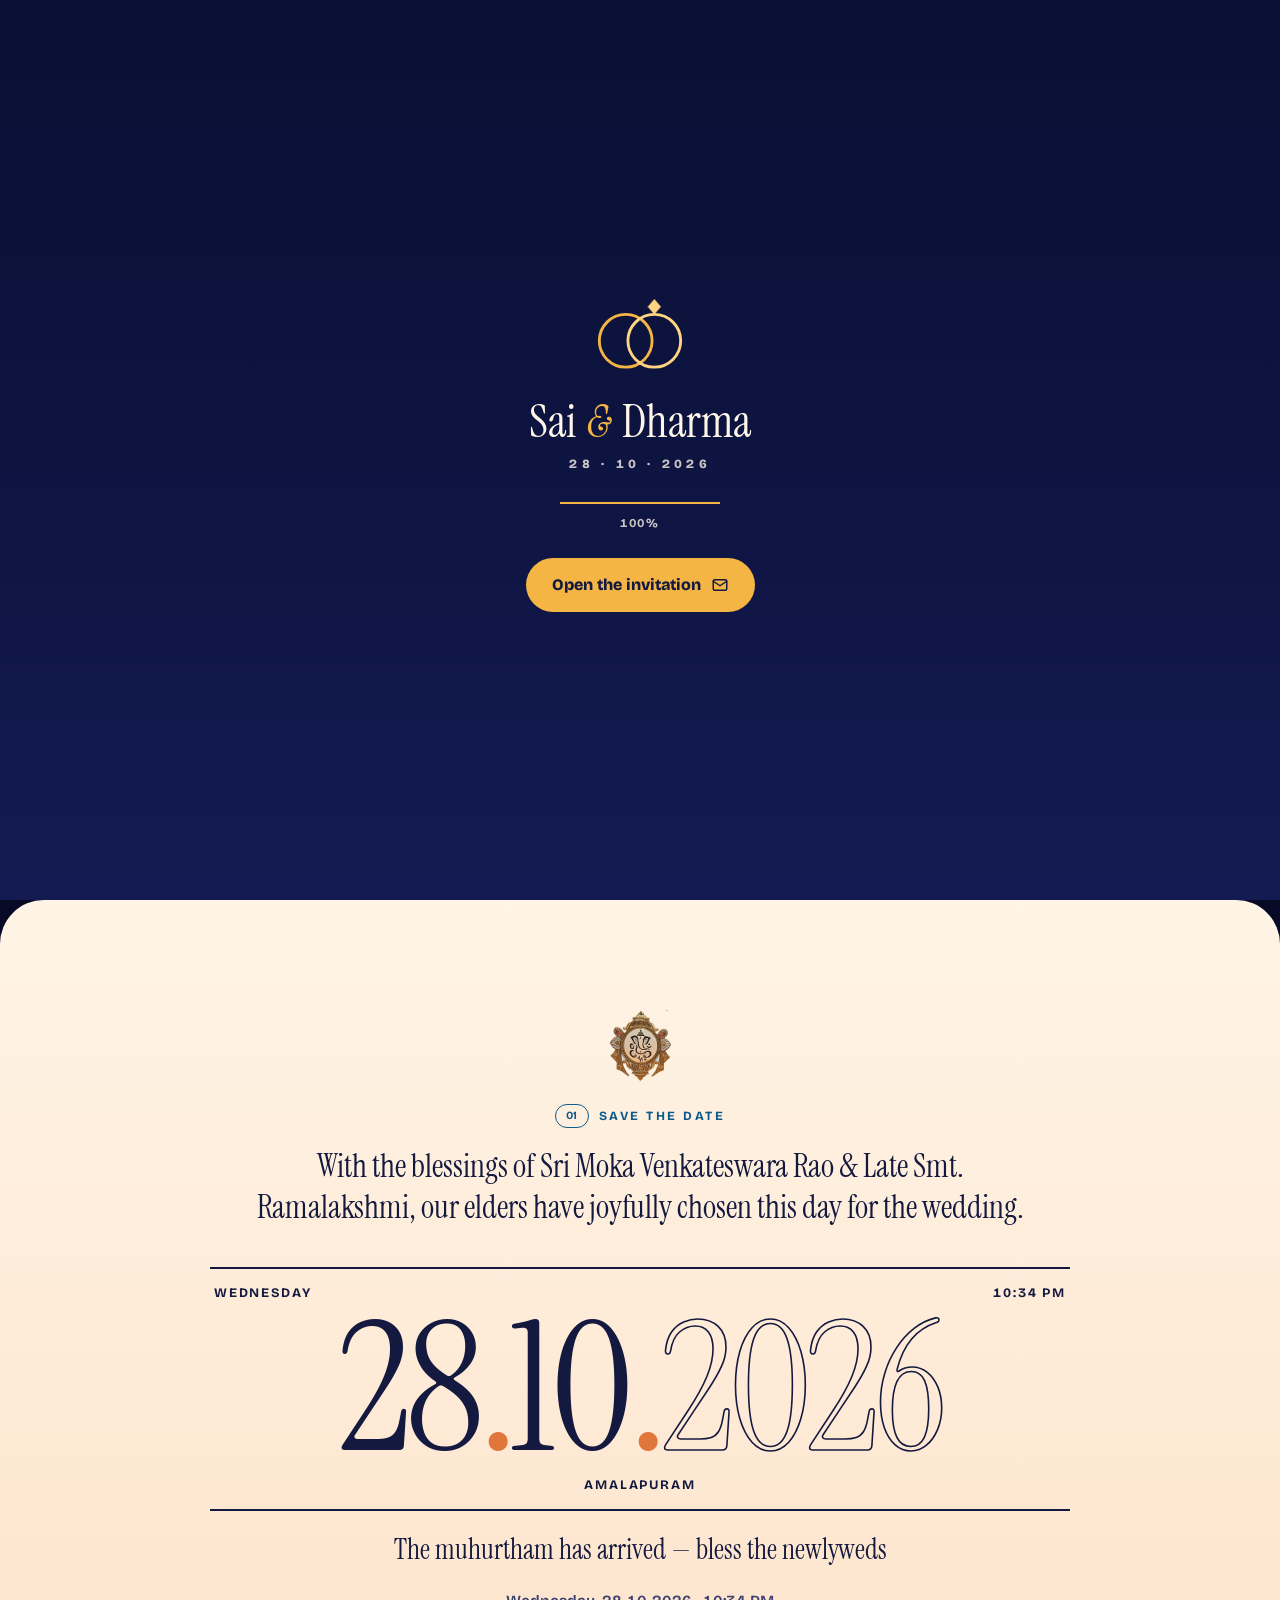
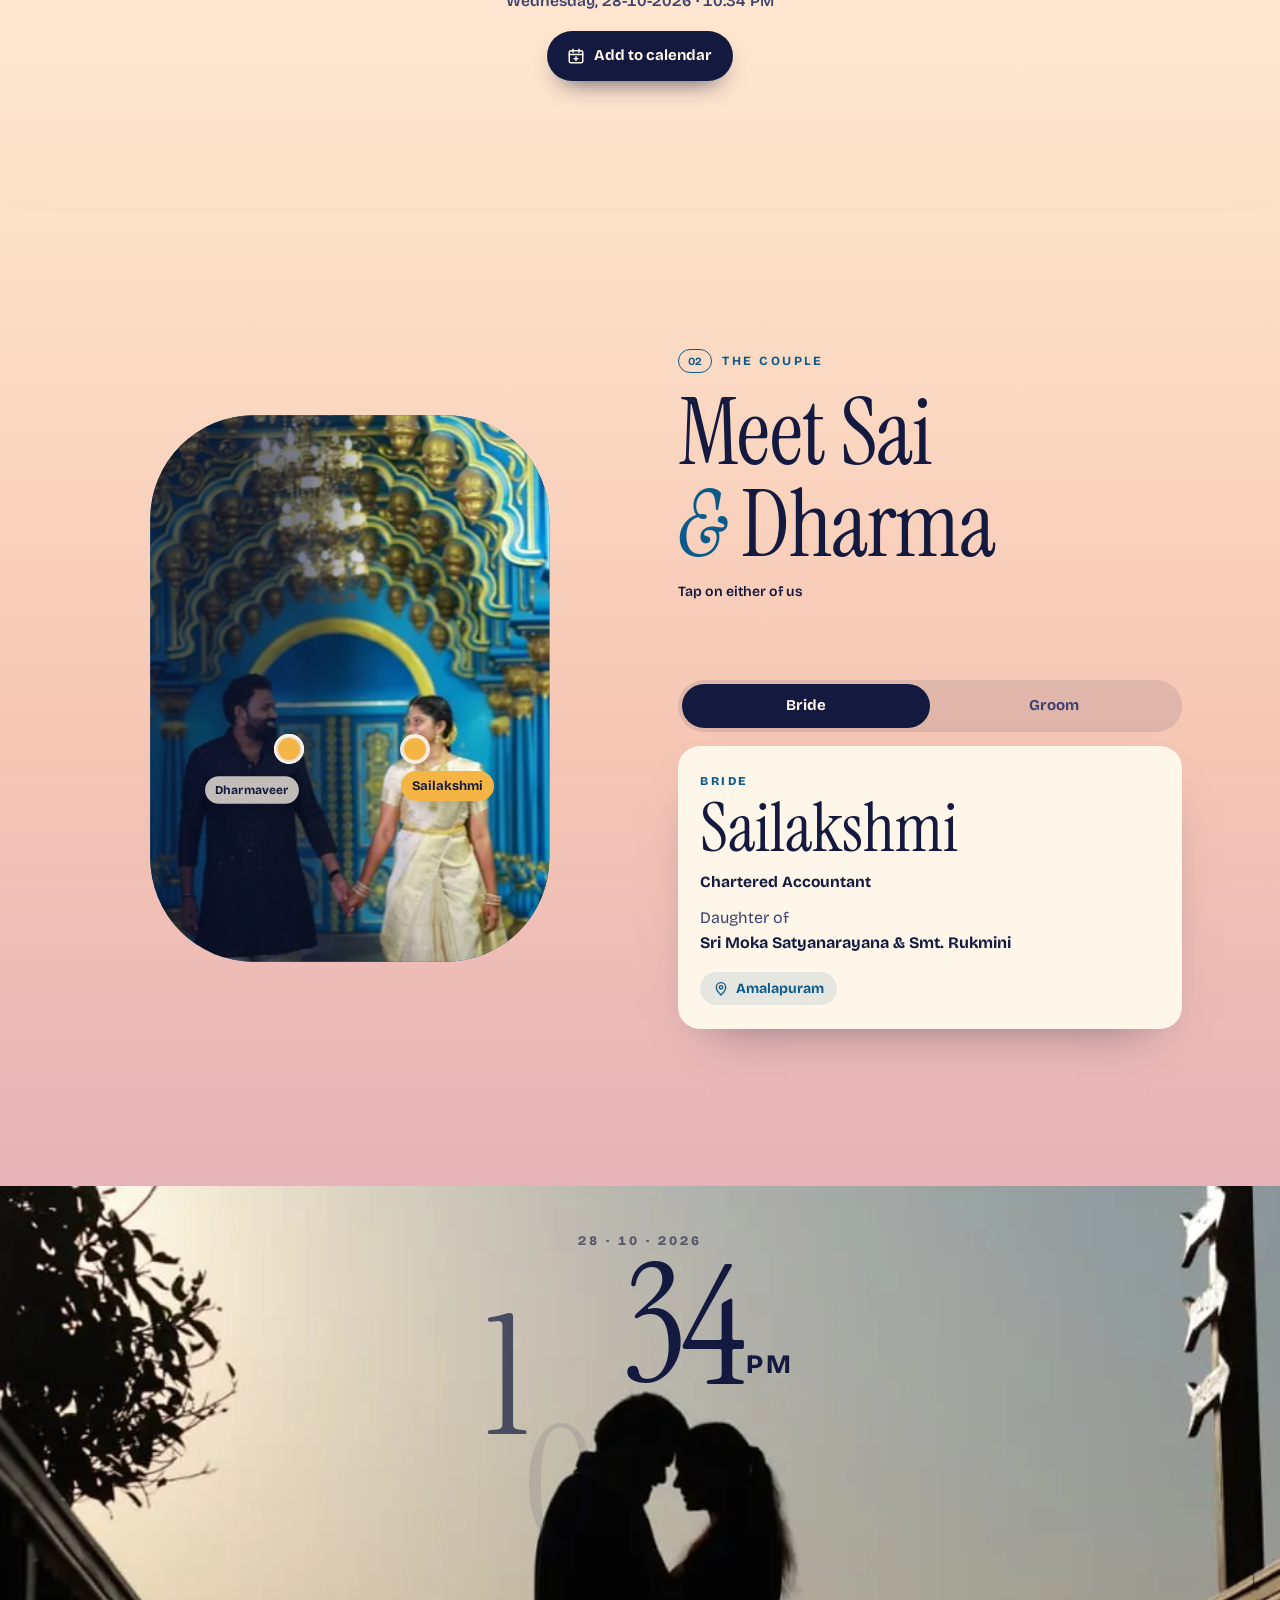
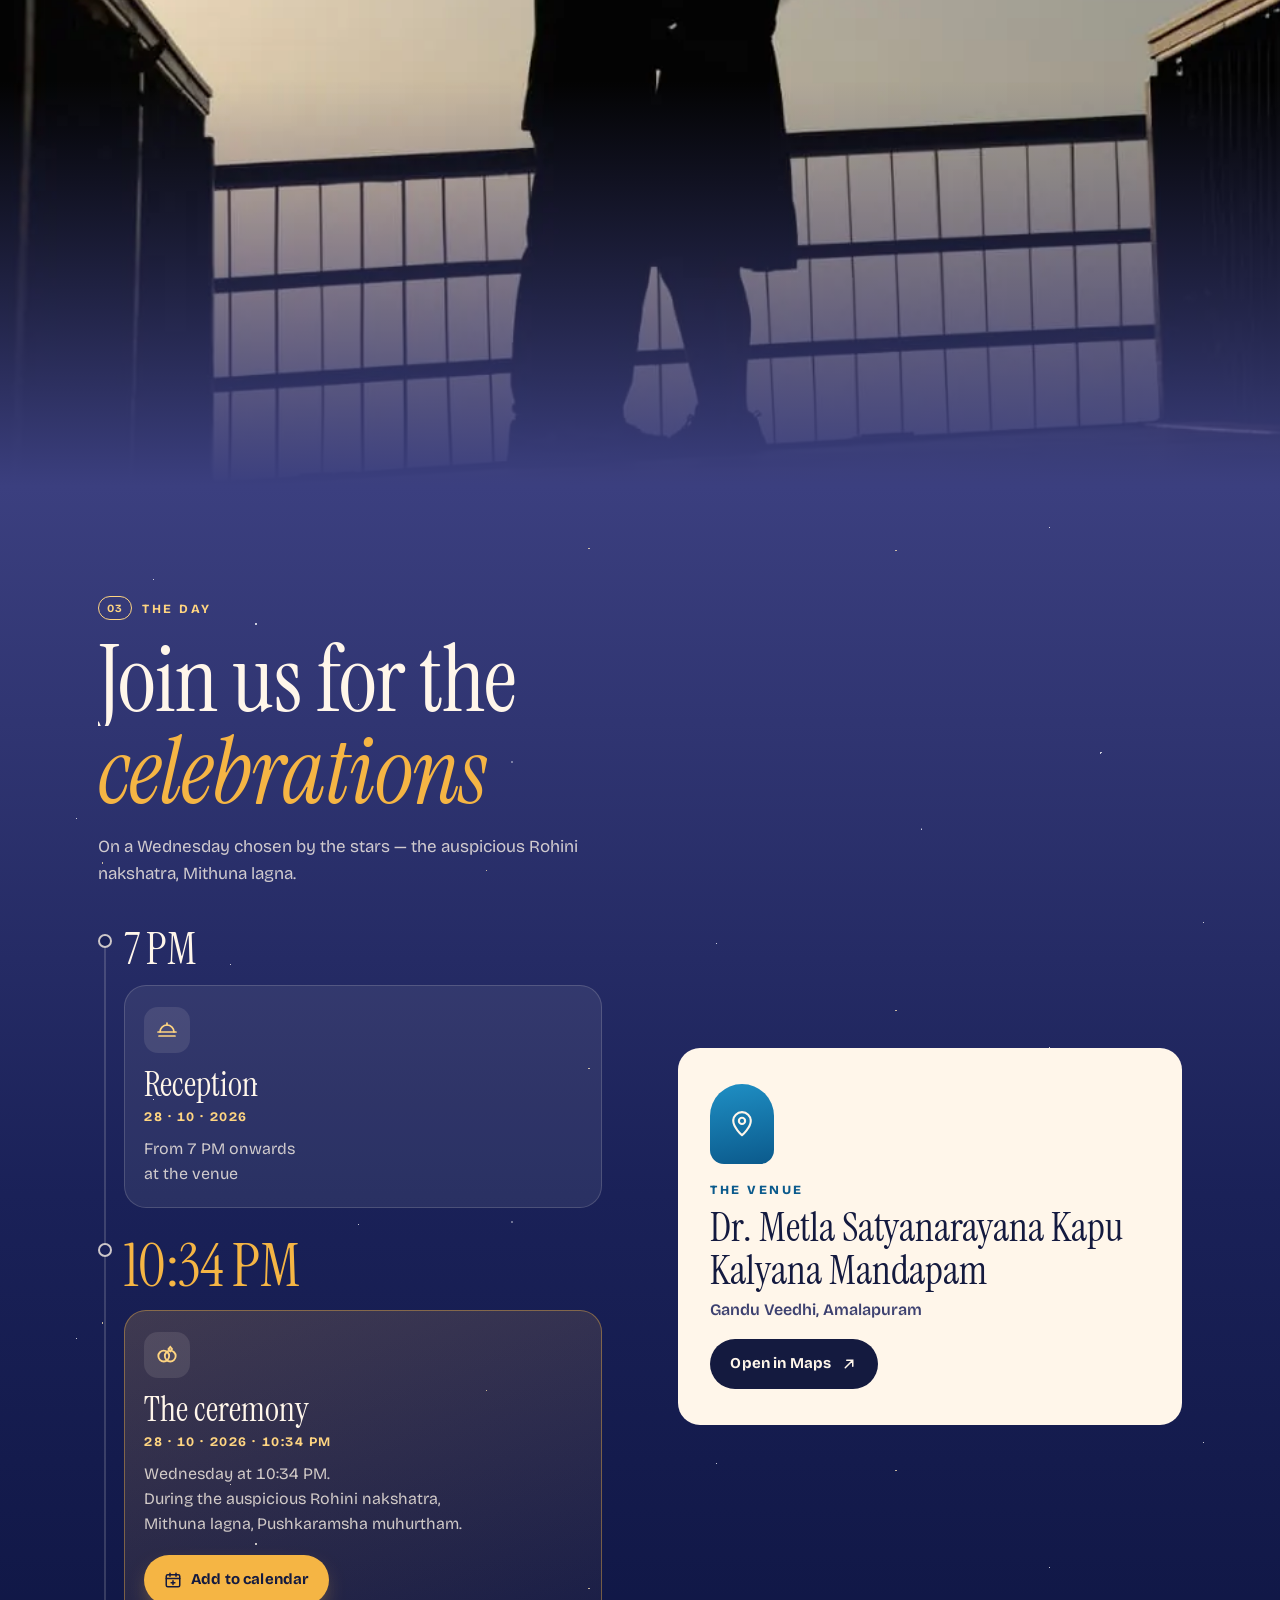
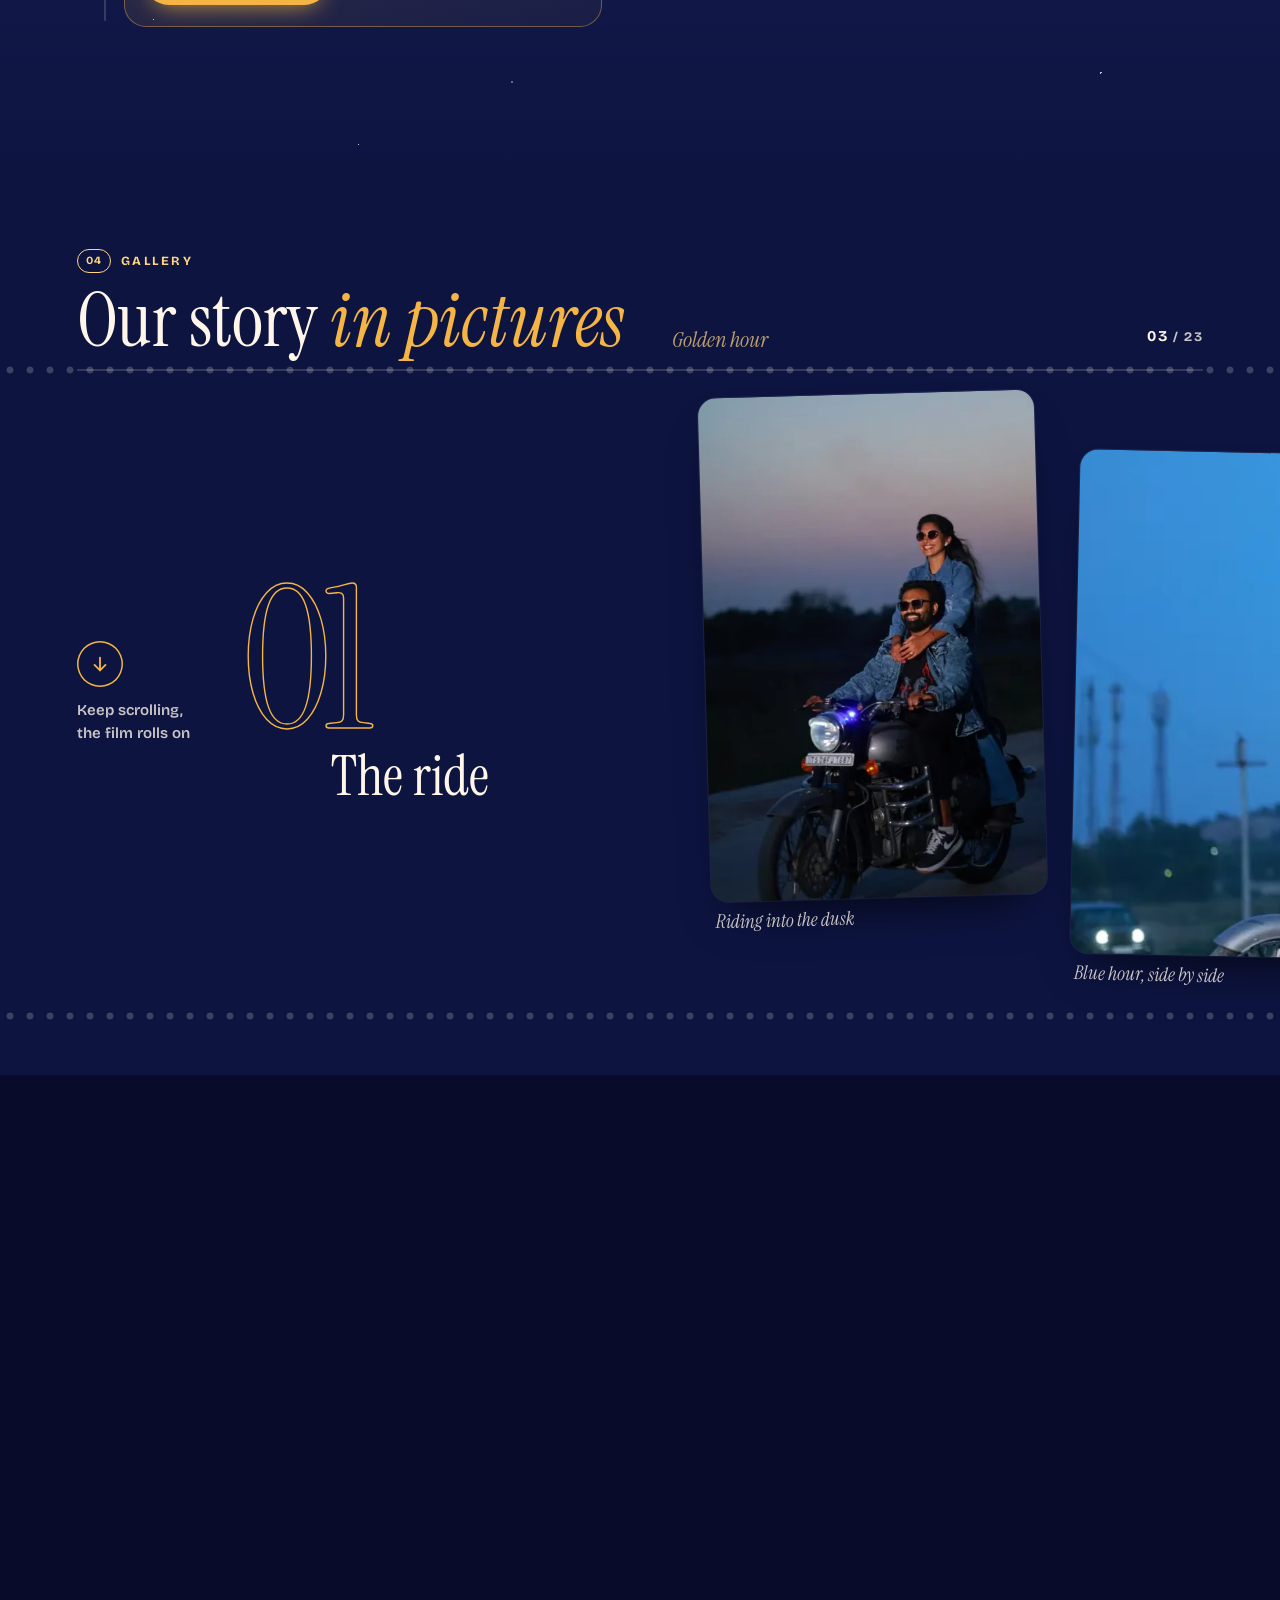
==== commit 82cf87c2: "Add motion: loader, story hero, film-reel gallery, divine-couples deck - Loader: rings draw, names a" ====
--- a/index.html
+++ b/index.html
@@ -10,7 +10,6 @@
 <!-- Link preview (WhatsApp / Facebook) -->
 <meta property="og:type" content="website">
 <meta property="og:locale" content="en_IN">
-<meta property="og:locale:alternate" content="te_IN">
 <meta property="og:site_name" content="Sailakshmi & Dharmaveer">
 <meta property="og:title" content="Sailakshmi & Dharmaveer — Save the date">
 <meta property="og:description" content="Wednesday, 28 October 2026 · 10:34 PM · Dr. Metla Satyanarayana Kapu Kalyana Mandapam, Amalapuram">
@@ -34,36 +33,80 @@
       imagesizes="(min-width: 960px) 460px, 100vw">
 <link rel="stylesheet" href="css/style.css">
 <script>
-  // Before first paint: enable JS styles and apply the saved language.
+  // Before first paint: enable JS styles, set the language, start the loader.
   (function () {
     var root = document.documentElement;
     root.className = root.className.replace('no-js', 'js');
-    try {
-      var saved = localStorage.getItem('pelli-lang');
-      if (saved === 'te' || saved === 'en') {
-        root.setAttribute('data-lang', saved);
-        root.lang = saved;
-      }
-    } catch (e) {}
+    // Telugu is switched off for now: the page always opens in English and the
+    // language buttons are hidden. Set LANG_SWITCH to true here and in
+    // js/main.js to bring the English / Telugu switch back.
+    var LANG_SWITCH = false;
+    if (LANG_SWITCH) {
+      try {
+        var saved = localStorage.getItem('pelli-lang');
+        if (saved === 'te' || saved === 'en') { root.setAttribute('data-lang', saved); root.lang = saved; }
+      } catch (e) {}
+    } else {
+      root.setAttribute('data-lang-switch', 'off');
+    }
+    try { if (sessionStorage.getItem('pelli-opened')) root.classList.add('is-returning'); } catch (e) {}
+    root.classList.add('is-loading');
+    // never leave a guest stuck on the loader if the scripts fail to arrive
+    setTimeout(function () { if (!window.__pelli) { root.classList.remove('is-loading'); root.classList.add('loader-off'); } }, 9000);
   })();
 </script>
+<script src="js/vendor/gsap.min.js" defer></script>
+<script src="js/vendor/ScrollTrigger.min.js" defer></script>
+<script src="js/vendor/SplitText.min.js" defer></script>
 <script src="js/main.js" defer></script>
 </head>
 <body>
 
 <a class="skip" href="#invite"><span class="t-en">Skip to the invitation</span><span class="t-te">ఆహ్వానానికి వెళ్ళండి</span></a>
+
+<!-- ============ LOADER ============ -->
+<div class="loader" id="loader">
+  <div class="loader__panel loader__panel--top" aria-hidden="true"></div>
+  <div class="loader__panel loader__panel--bot" aria-hidden="true"></div>
+  <div class="loader__center">
+    <svg class="loader__rings" viewBox="0 0 120 84" aria-hidden="true">
+      <circle class="loader__ring loader__ring--a" cx="47" cy="48" r="24" pathLength="100"/>
+      <circle class="loader__ring loader__ring--b" cx="73" cy="48" r="24" pathLength="100"/>
+      <path class="loader__gem" d="M73 10 l6 7 -6 7 -6 -7z"/>
+    </svg>
+    <p class="loader__names"><span class="t-en">Sai <i>&amp;</i> Dharma</span><span class="t-te">సాయి <i>&amp;</i> ధర్మ</span></p>
+    <p class="loader__date num">28 · 10 · 2026</p>
+    <div class="loader__bar" aria-hidden="true"><i id="loaderBar"></i></div>
+    <p class="loader__pct num" aria-hidden="true"><span id="loaderPct">0</span>%</p>
+    <button class="loader__open" id="loaderOpen" type="button" hidden>
+      <span class="t-en">Open the invitation</span><span class="t-te">ఆహ్వానం తెరవండి</span>
+      <svg viewBox="0 0 24 24" width="18" height="18" fill="none" stroke="currentColor" stroke-width="2" stroke-linecap="round" stroke-linejoin="round" aria-hidden="true"><rect x="3" y="5" width="18" height="14" rx="2"/><path d="M3 7l9 6 9-6"/></svg>
+    </button>
+  </div>
+</div>
 
 <!-- ============ TOP BAR ============ -->
 <div class="topbar" id="topbar">
   <a class="topbar__brand" href="#top" tabindex="-1" aria-hidden="true">
     <span class="topbar__mono">S<i>&amp;</i>D</span>
-    <span class="topbar__date num">28 · 10 · 26</span>
+    <span class="topbar__date num">28 · 10 · 2026</span>
   </a>
-  <div class="lang-pill" role="group" aria-label="Language / భాష">
-    <button type="button" data-lang-set="en" aria-pressed="true">EN</button>
-    <button type="button" data-lang-set="te" aria-pressed="false" lang="te">తెలుగు</button>
+  <div class="topbar__tools">
+    <button class="music" id="musicBtn" type="button" aria-pressed="false" aria-label="Play music" hidden>
+      <span class="music__bars" aria-hidden="true"><i></i><i></i><i></i><i></i></span>
+      <span class="music__label">Music</span>
+    </button>
+    <div class="lang-pill" role="group" aria-label="Language / భాష">
+      <button type="button" data-lang-set="en" aria-pressed="true">EN</button>
+      <button type="button" data-lang-set="te" aria-pressed="false" lang="te">తెలుగు</button>
+    </div>
   </div>
 </div>
+
+<main>
+
+<!-- the hero stays put while the invitation slides up over it -->
+<div class="stack">
 
 <!-- ============ HERO: a story you tap through ============ -->
 <header class="hero" id="top">
@@ -74,15 +117,19 @@
       <span class="story__bar"><i></i></span>
       <span class="story__bar"><i></i></span>
     </div>
-    <div class="story__head" aria-hidden="true">
-      <span class="story__avatar"><picture><source type="image/webp" srcset="img/shoot/avatar.webp"><img src="img/shoot/avatar.jpg" width="192" height="192" alt=""></picture></span>
-      <span class="story__who"><b><span class="t-en">Sai &amp; Dharma</span><span class="t-te">సాయి &amp; ధర్మ</span></b><small class="num">28.10.2026</small></span>
-    </div>
-
-    <figure class="story__frame is-active" data-sticker-rot="-7">
+    <div class="story__head">
+      <span class="story__avatar" aria-hidden="true"><picture><source type="image/webp" srcset="img/shoot/avatar.webp"><img src="img/shoot/avatar.jpg" width="192" height="192" alt=""></picture></span>
+      <span class="story__who" aria-hidden="true"><b><span class="t-en">Sai &amp; Dharma</span><span class="t-te">సాయి &amp; ధర్మ</span></b><small><span class="t-en">Tap the photo for more</span><span class="t-te">మరిన్ని ఫోటోల కోసం తాకండి</span></small></span>
+      <button class="story__pause" id="storyPause" type="button" aria-pressed="false" aria-label="Pause the slideshow">
+        <svg class="i-pause" viewBox="0 0 24 24" width="14" height="14" fill="currentColor" aria-hidden="true"><rect x="6" y="5" width="4" height="14" rx="1"/><rect x="14" y="5" width="4" height="14" rx="1"/></svg>
+        <svg class="i-play" viewBox="0 0 24 24" width="14" height="14" fill="currentColor" aria-hidden="true"><path d="M7 5v14l12-7z"/></svg>
+      </button>
+    </div>
+
+    <figure class="story__frame is-active">
       <picture>
         <source type="image/webp" srcset="img/shoot/bike-dusk-sm.webp 506w, img/shoot/bike-dusk.webp 853w" sizes="(min-width: 960px) 460px, 100vw">
-        <img src="img/shoot/bike-dusk.jpg" width="853" height="1280" fetchpriority="high" decoding="async" alt="Sailakshmi and Dharmaveer riding a motorbike at dusk" style="object-position: 50% 42%">
+        <img src="img/shoot/bike-dusk.jpg" width="853" height="1280" fetchpriority="high" decoding="async" alt="Sailakshmi and Dharmaveer riding a motorbike at dusk" style="object-position: 50% 38%">
       </picture>
       <figcaption class="sticker" style="--rot:-7deg"><span class="t-en">Dusk ride</span><span class="t-te">సాయంత్రం షికారు</span></figcaption>
     </figure>
@@ -91,25 +138,25 @@
         <source type="image/webp" data-srcset="img/shoot/silhouette-sm.webp 760w, img/shoot/silhouette.webp 1280w" sizes="(min-width: 960px) 460px, 100vw">
         <img data-src="img/shoot/silhouette.jpg" width="1280" height="853" decoding="async" alt="Their silhouettes, foreheads touching against the setting sun" style="object-position: 54% 50%">
       </picture>
-      <figcaption class="sticker" style="--rot:5deg"><span class="t-en">Golden hour</span><span class="t-te">సంధ్య వేళ</span></figcaption>
+      <figcaption class="sticker sticker--r" style="--rot:5deg"><span class="t-en">Golden hour</span><span class="t-te">సంధ్య వేళ</span></figcaption>
     </figure>
     <figure class="story__frame">
       <picture>
         <source type="image/webp" data-srcset="img/shoot/garden-hug-sm.webp 506w, img/shoot/garden-hug.webp 853w" sizes="(min-width: 960px) 460px, 100vw">
-        <img data-src="img/shoot/garden-hug.jpg" width="853" height="1280" decoding="async" alt="Dharmaveer and Sailakshmi in a warm hug in the garden" style="object-position: 50% 30%">
+        <img data-src="img/shoot/garden-hug.jpg" width="853" height="1280" decoding="async" alt="Dharmaveer and Sailakshmi in a warm hug in the garden" style="object-position: 50% 26%">
       </picture>
       <figcaption class="sticker" style="--rot:-4deg"><span class="t-en">In the garden</span><span class="t-te">తోటలో</span></figcaption>
     </figure>
     <figure class="story__frame">
       <picture>
         <source type="image/webp" data-srcset="img/shoot/peekaboo-sm.webp 506w, img/shoot/peekaboo.webp 853w" sizes="(min-width: 960px) 460px, 100vw">
-        <img data-src="img/shoot/peekaboo.jpg" width="853" height="1280" decoding="async" alt="Sailakshmi smiling in a white dress while Dharmaveer watches from behind" style="object-position: 50% 30%">
+        <img data-src="img/shoot/peekaboo.jpg" width="853" height="1280" decoding="async" alt="Sailakshmi smiling in a white dress while Dharmaveer watches from behind" style="object-position: 50% 26%">
       </picture>
-      <figcaption class="sticker" style="--rot:6deg"><span class="t-en">Peekaboo</span><span class="t-te">దాగుడుమూతలు</span></figcaption>
+      <figcaption class="sticker sticker--r" style="--rot:6deg"><span class="t-en">Peekaboo</span><span class="t-te">దాగుడుమూతలు</span></figcaption>
     </figure>
 
-    <button class="story__tap story__tap--prev" type="button" data-aria-en="Previous photo" data-aria-te="ముందు ఫోటో" aria-label="Previous photo"></button>
-    <button class="story__tap story__tap--next" type="button" data-aria-en="Next photo" data-aria-te="తరువాతి ఫోటో" aria-label="Next photo"></button>
+    <button class="story__tap story__tap--prev" type="button" aria-label="Previous photo"></button>
+    <button class="story__tap story__tap--next" type="button" aria-label="Next photo"></button>
   </div>
 
   <div class="hero__content">
@@ -131,8 +178,8 @@
       <span class="hero__name hero__name--2"><span class="t-en">Dharmaveer</span><span class="t-te">ధర్మవీర్</span></span>
     </h1>
     <p class="hero__when">
-      <span class="t-en">Wednesday · <span class="num">28.10.2026</span> · <span class="num">10:34 PM</span></span><span class="t-te">బుధవారము · <span class="num">28.10.2026</span> · రాత్రి <span class="num">10:34</span></span>
-      <span class="hero__where"><span class="t-en">Amalapuram</span><span class="t-te">అమలాపురం</span></span>
+      <span class="t-en">Wed · <span class="num">28.10.2026</span> · <span class="num">10:34 PM</span></span><span class="t-te">బుధవారము · <span class="num">28.10.2026</span> · రాత్రి <span class="num">10:34</span></span>
+      <span class="hero__where"><svg viewBox="0 0 24 24" width="13" height="13" fill="none" stroke="currentColor" stroke-width="2.2" stroke-linecap="round" stroke-linejoin="round" aria-hidden="true"><path d="M12 21s-7-6.2-7-11.5A7 7 0 0 1 19 9.5C19 14.8 12 21 12 21z"/><circle cx="12" cy="9.5" r="2.5"/></svg><span class="t-en">Amalapuram</span><span class="t-te">అమలాపురం</span></span>
     </p>
     <div class="hero__ctas">
       <a class="btn btn--marigold" href="#invite">
@@ -144,36 +191,29 @@
         <span class="t-en">Save the date</span><span class="t-te">క్యాలెండర్‌లో చేర్చండి</span>
       </a>
     </div>
-    <div class="hero__foot">
-      <span class="hero__hint"><svg viewBox="0 0 24 24" width="16" height="16" fill="none" stroke="currentColor" stroke-width="2" stroke-linecap="round" stroke-linejoin="round" aria-hidden="true"><path d="M9 11V6a2 2 0 0 1 4 0v5"/><path d="M13 10.5V9a2 2 0 0 1 4 0v4a7 7 0 0 1-7 7h-.5a6 6 0 0 1-5.2-3L3 14.5a1.8 1.8 0 0 1 3-2l3 2.5"/></svg><span class="t-en">Tap the photo for more</span><span class="t-te">మరిన్ని ఫోటోల కోసం ఫోటోను తాకండి</span></span>
-      <button class="story__pause" id="storyPause" type="button" aria-pressed="false" data-aria-en="Pause the slideshow" data-aria-te="స్లైడ్‌షో ఆపండి" aria-label="Pause the slideshow">
-        <svg class="i-pause" viewBox="0 0 24 24" width="16" height="16" fill="currentColor" aria-hidden="true"><rect x="6" y="5" width="4" height="14" rx="1"/><rect x="14" y="5" width="4" height="14" rx="1"/></svg>
-        <svg class="i-play" viewBox="0 0 24 24" width="16" height="16" fill="currentColor" aria-hidden="true"><path d="M7 5v14l12-7z"/></svg>
-      </button>
-    </div>
   </div>
+  <div class="hero__dim" aria-hidden="true"></div>
 </header>
-
-<main>
 
   <!-- ============ 01 · SAVE THE DATE ============ -->
   <section class="invite zone zone--1" id="invite">
     <div class="wrap">
       <img class="invite__emblem" src="assets/ganesha-emblem.webp" width="355" height="410" alt="" loading="lazy" decoding="async">
       <p class="eyebrow" data-reveal><span class="eyebrow__n">01</span><span class="t-en">Save the date</span><span class="t-te">తేదీ గుర్తుంచుకోండి</span></p>
-      <p class="invite__lead" data-reveal><span class="t-en">With the blessings of Sri Moka Venkateswara Rao &amp; Late Smt. Ramalakshmi, our elders have joyfully chosen this day for the wedding.</span><span class="t-te">శ్రీ మోకా వేంకటేశ్వర రావు - శ్రీమతి రామలక్ష్మీ (లేటు) వ్రాయు శుభలేఖార్థములు. ఇట్టి వివాహము జరిపించుటకు దైవజ్ఞులుగా పెద్దలు నిశ్చయించినారు.</span></p>
-
-      <div class="bigdate" data-reveal>
+      <p class="invite__lead" data-words><span class="t-en">With the blessings of Sri Moka Venkateswara Rao &amp; Late Smt. Ramalakshmi, our elders have joyfully chosen this day for the wedding.</span><span class="t-te">శ్రీ మోకా వేంకటేశ్వర రావు - శ్రీమతి రామలక్ష్మీ (లేటు) వ్రాయు శుభలేఖార్థములు. ఇట్టి వివాహము జరిపించుటకు దైవజ్ఞులుగా పెద్దలు నిశ్చయించినారు.</span></p>
+
+      <div class="bigdate" id="bigdate">
+        <span class="bigdate__line bigdate__line--top" aria-hidden="true"></span>
         <span class="bigdate__top"><span class="t-en">Wednesday</span><span class="t-te">బుధవారము</span></span>
         <span class="bigdate__top bigdate__top--r num"><span class="t-en">10:34 PM</span><span class="t-te">రాత్రి 10:34</span></span>
-        <span class="bigdate__num num" aria-hidden="true">28<i>.</i>10</span>
-        <span class="bigdate__bot num">2026</span>
-        <span class="bigdate__bot bigdate__bot--r"><span class="t-en">Amalapuram</span><span class="t-te">అమలాపురం</span></span>
+        <span class="bigdate__num num" aria-hidden="true"><span class="bigdate__dm">28<i>.</i>10<i class="bigdate__dot2">.</i></span><span class="bigdate__yr">2026</span></span>
+        <span class="bigdate__bot"><span class="t-en">Amalapuram</span><span class="t-te">అమలాపురం</span></span>
+        <span class="bigdate__line bigdate__line--bot" aria-hidden="true"></span>
         <span class="sr-only"><span class="t-en">28 October 2026</span><span class="t-te">28 అక్టోబర్ 2026</span></span>
       </div>
 
-      <div class="timer" id="countdownTiles" data-reveal>
-        <p class="timer__title"><span class="t-en">The countdown</span><span class="t-te">శుభ ముహూర్తానికి ఇంకా</span></p>
+      <div class="timer" id="countdownTiles">
+        <p class="timer__title" data-reveal><span class="t-en">The countdown</span><span class="t-te">శుభ ముహూర్తానికి ఇంకా</span></p>
         <div class="timer__row">
           <div class="timer__cell timer__cell--days"><span class="timer__num num" data-unit="days">--</span><span class="timer__label"><span class="t-en">Days</span><span class="t-te">రోజులు</span></span></div>
           <div class="timer__cell"><span class="timer__num num" data-unit="hours">--</span><span class="timer__label"><span class="t-en">Hours</span><span class="t-te">గంటలు</span></span></div>
@@ -190,17 +230,19 @@
     </div>
   </section>
 
+</div><!-- /.stack -->
+
   <!-- ============ 02 · THE COUPLE ============ -->
   <section class="couple zone zone--2" id="couple">
     <div class="wrap couple__wrap">
       <div class="couple__intro">
         <p class="eyebrow eyebrow--dup" data-reveal><span class="eyebrow__n">02</span><span class="t-en">The Couple</span><span class="t-te">వధూవరులు</span></p>
-        <h2 class="title" data-reveal><span class="t-en">Meet Sai <i>&amp;</i> Dharma</span><span class="t-te">వధూవరులు</span></h2>
+        <h2 class="title" data-split><span class="t-en">Meet Sai <i>&amp;</i> Dharma</span><span class="t-te">వధూవరులు</span></h2>
         <p class="hint" data-reveal><span class="t-en">Tap on either of us</span><span class="t-te">మాలో ఒకరిని తాకండి</span></p>
       </div>
 
       <div class="couple__stage" id="coupleStage" data-pick="bride">
-        <figure class="couple__photo" data-reveal>
+        <figure class="couple__photo" id="couplePhoto">
           <picture>
             <source type="image/webp" srcset="img/shoot/palace-walk-sm.webp 506w, img/shoot/palace-walk.webp 853w" sizes="(min-width: 960px) 460px, 92vw">
             <img src="img/shoot/palace-walk.jpg" width="853" height="1280" loading="lazy" decoding="async" alt="Dharmaveer and Sailakshmi walking hand in hand through a blue and gold palace hall">
@@ -218,7 +260,7 @@
         </figure>
 
         <div class="couple__panel">
-          <div class="switch" role="group" data-aria-en="Choose bride or groom" data-aria-te="వధువు లేదా వరుడు" aria-label="Choose bride or groom">
+          <div class="switch" role="group" aria-label="Choose bride or groom">
             <button type="button" data-pick="bride" aria-pressed="true"><span class="t-en">Bride</span><span class="t-te">వధువు</span></button>
             <button type="button" data-pick="groom" aria-pressed="false"><span class="t-en">Groom</span><span class="t-te">వరుడు</span></button>
             <span class="switch__thumb" aria-hidden="true"></span>
@@ -246,28 +288,31 @@
   </section>
 
   <!-- ============ PHOTO BREAK: golden hour into the night ============ -->
-  <section class="break" aria-label="28 · 10 · 2026, 10:34 PM">
+  <section class="break" id="break" aria-label="28 · 10 · 2026, 10:34 PM">
     <picture>
       <source type="image/webp" srcset="img/shoot/silhouette-bridge-sm.webp 760w, img/shoot/silhouette-bridge.webp 1280w" sizes="100vw">
       <img class="break__img" src="img/shoot/silhouette-bridge.jpg" width="1280" height="853" loading="lazy" decoding="async" alt="Their silhouettes on a bridge at sunset">
     </picture>
     <div class="break__text" aria-hidden="true">
       <span class="break__date num">28 · 10 · 2026</span>
-      <span class="break__time num">10:34<small>PM</small></span>
+      <span class="break__time num"><span class="break__digits">10:34</span><small>PM</small></span>
     </div>
   </section>
 
   <!-- ============ 03 · THE NIGHT ============ -->
   <section class="night zone zone--3" id="events">
     <div class="stars" aria-hidden="true"></div>
+    <div class="stars stars--b" aria-hidden="true"></div>
     <svg class="moon" viewBox="0 0 100 100" aria-hidden="true"><path d="M64 10a40 40 0 1 0 26 66A34 34 0 1 1 64 10z"/></svg>
     <div class="wrap">
       <p class="eyebrow eyebrow--dup" data-reveal><span class="eyebrow__n">03</span><span class="t-en">The Day</span><span class="t-te">శుభ కార్యక్రమాలు</span></p>
-      <h2 class="title" data-reveal><span class="t-en">Join us for the <i>celebrations</i></span><span class="t-te">శుభ కార్యక్రమాలు</span></h2>
+      <h2 class="title" data-split><span class="t-en">Join us for the <i>celebrations</i></span><span class="t-te">శుభ కార్యక్రమాలు</span></h2>
       <p class="lead" data-reveal><span class="t-en">On a Wednesday chosen by the stars — the auspicious Rohini nakshatra, Mithuna lagna.</span><span class="t-te">స్వస్తిశ్రీ చాంద్రమానేన శ్రీ పరాభవ నామ సంవత్సర ఆశ్వీయుజ మాస బహుళ విదియ (తత్కాల విదియ) బుధవారము</span></p>
 
+      <div class="timeline-wrap" id="timeline">
+      <span class="timeline__line" aria-hidden="true"><i></i></span>
       <ol class="timeline">
-        <li class="moment" data-reveal>
+        <li class="moment">
           <span class="moment__time num"><span class="t-en">7 PM</span><span class="t-te">రాత్రి 7</span></span>
           <div class="moment__card">
             <span class="moment__icon" aria-hidden="true"><svg viewBox="0 0 24 24" width="24" height="24" fill="none" stroke="currentColor" stroke-width="1.7" stroke-linecap="round"><path d="M3 14h18"/><path d="M5 14a7 7 0 0 1 14 0"/><path d="M12 7V5"/><path d="M4 18h16"/></svg></span>
@@ -276,7 +321,7 @@
             <p class="moment__text"><span class="t-en">From <span class="num">7 PM</span> onwards<br>at the venue</span><span class="t-te">రాత్రి 7 గంటల నుండి<br>కళ్యాణ వేదిక వద్ద</span></p>
           </div>
         </li>
-        <li class="moment moment--main" data-reveal>
+        <li class="moment moment--main">
           <span class="moment__time num"><span class="t-en">10:34 PM</span><span class="t-te">రాత్రి 10:34</span></span>
           <div class="moment__card">
             <span class="moment__icon" aria-hidden="true"><svg viewBox="0 0 24 24" width="26" height="26" fill="none" stroke="currentColor" stroke-width="1.7" stroke-linecap="round"><circle cx="9" cy="13" r="5"/><circle cx="15" cy="13" r="5"/><path d="M15 4.5l1.6 2-1.6 2-1.6-2z"/></svg></span>
@@ -290,8 +335,9 @@
           </div>
         </li>
       </ol>
-
-      <div class="venue" data-reveal>
+      </div>
+
+      <div class="venue" id="venue">
         <div class="venue__arch" aria-hidden="true">
           <svg viewBox="0 0 24 24" width="30" height="30" fill="none" stroke="currentColor" stroke-width="1.7" stroke-linecap="round" stroke-linejoin="round"><path d="M12 21s-7-6.2-7-11.5A7 7 0 0 1 19 9.5C19 14.8 12 21 12 21z"/><circle cx="12" cy="9.5" r="2.5"/></svg>
         </div>
@@ -299,7 +345,7 @@
           <h3 class="venue__title"><span class="t-en">The venue</span><span class="t-te">కళ్యాణవేదిక</span></h3>
           <p class="venue__name"><span class="t-en">Dr. Metla Satyanarayana Kapu Kalyana Mandapam</span><span class="t-te">డా॥ మెట్ల సత్యనారాయణ కాపు కళ్యాణ మండపము</span></p>
           <p class="venue__addr"><span class="t-en">Gandu Veedhi, Amalapuram</span><span class="t-te">గండు వీధి, అమలాపురం</span></p>
-          <a class="btn btn--light" href="https://www.google.com/maps/search/?api=1&amp;query=Metla+Satyanarayana+Kapu+Kalyana+Mandapam+Gandu+Veedhi+Amalapuram" target="_blank" rel="noopener">
+          <a class="btn btn--light" href="https://maps.app.goo.gl/zeCjRQWN1eaNN1hv5" target="_blank" rel="noopener">
             <span class="t-en">Open in Maps</span><span class="t-te">దారి చూపించు</span>
             <svg viewBox="0 0 24 24" width="18" height="18" fill="none" stroke="currentColor" stroke-width="2" stroke-linecap="round" aria-hidden="true"><path d="M7 17L17 7M9 7h8v8"/></svg>
           </a>
@@ -308,112 +354,125 @@
     </div>
   </section>
 
-  <!-- ============ 04 · GALLERY ============ -->
-  <section class="gallery zone zone--4" id="gallery">
-    <div class="wrap">
-      <div class="gallery__head">
-        <p class="eyebrow eyebrow--dup" data-reveal><span class="eyebrow__n">04</span><span class="t-en">Gallery</span><span class="t-te">ఫోటో గ్యాలరీ</span></p>
-        <h2 class="title" data-reveal><span class="t-en">Our story <i>in pictures</i></span><span class="t-te">ఫోటో గ్యాలరీ</span></h2>
-        <p class="lead" data-reveal><span class="t-en">Our joyful moments · tap any photo to see it large</span><span class="t-te">మా ఆనంద క్షణాలు · పెద్దగా చూడటానికి ఫోటోను తాకండి</span></p>
-      </div>
-
-      <div class="chapters" id="galleryGrid">
-
-        <div class="chapter">
-          <header class="chapter__head"><span class="chapter__n num">01</span><h3 class="chapter__title"><span class="t-en">The ride</span><span class="t-te">బైక్ షికారు</span></h3></header>
-          <div class="shots">
-            <a class="shot shot--hero" href="img/shoot/bike-dusk.jpg" data-src="img/shoot/bike-dusk.webp" data-w="853" data-h="1280"><picture><source type="image/webp" srcset="img/shoot/bike-dusk-sm.webp 506w, img/shoot/bike-dusk.webp 853w" sizes="(min-width: 960px) 620px, 92vw"><img src="img/shoot/bike-dusk-sm.jpg" width="506" height="760" loading="lazy" decoding="async" alt="Riding into the dusk on the motorbike" style="object-position: 50% 45%"></picture></a>
-            <a class="shot shot--wide" href="img/shoot/bike-blue.jpg" data-src="img/shoot/bike-blue.webp" data-w="1280" data-h="853"><picture><source type="image/webp" srcset="img/shoot/bike-blue-sm.webp 760w, img/shoot/bike-blue.webp 1280w" sizes="(min-width: 960px) 620px, 92vw"><img src="img/shoot/bike-blue-sm.jpg" width="760" height="506" loading="lazy" decoding="async" alt="Sitting together on the motorbike under a blue sky"></picture></a>
+  <!-- ============ 04 · GALLERY: a film reel you scroll sideways ============ -->
+  <section class="reel" id="gallery">
+    <div class="reel__pin">
+      <header class="reel__head">
+        <p class="eyebrow eyebrow--dup"><span class="eyebrow__n">04</span><span class="t-en">Gallery</span><span class="t-te">ఫోటో గ్యాలరీ</span></p>
+        <h2 class="reel__title"><span class="t-en">Our story <i>in pictures</i></span><span class="t-te">ఫోటో గ్యాలరీ</span></h2>
+        <div class="reel__meta">
+          <span class="reel__chapter" id="reelChapter" aria-live="polite">The ride</span>
+          <span class="reel__count num"><b id="reelNow">01</b> / <span id="reelTotal">23</span></span>
+        </div>
+        <div class="reel__progress" aria-hidden="true"><i id="reelProgress"></i></div>
+      </header>
+
+      <div class="reel__viewport">
+        <div class="reel__track" id="reelTrack">
+
+          <div class="reel__hint" aria-hidden="true">
+            <span class="reel__hint-arrow"><svg viewBox="0 0 24 24" width="22" height="22" fill="none" stroke="currentColor" stroke-width="2" stroke-linecap="round" stroke-linejoin="round"><path d="M12 5v14M6 13l6 6 6-6"/></svg></span>
+            <span class="t-en">Keep scrolling,<br>the film rolls on</span><span class="t-te">క్రిందికి జరపండి</span>
           </div>
-        </div>
-
-        <div class="chapter">
-          <header class="chapter__head"><span class="chapter__n num">02</span><h3 class="chapter__title"><span class="t-en">Golden hour</span><span class="t-te">సంధ్య వెలుగులో</span></h3></header>
-          <div class="shots">
-            <a class="shot shot--wide" href="img/shoot/silhouette.jpg" data-src="img/shoot/silhouette.webp" data-w="1280" data-h="853"><picture><source type="image/webp" srcset="img/shoot/silhouette-sm.webp 760w, img/shoot/silhouette.webp 1280w" sizes="(min-width: 960px) 620px, 92vw"><img src="img/shoot/silhouette-sm.jpg" width="760" height="506" loading="lazy" decoding="async" alt="Silhouettes, foreheads touching at sunset"></picture></a>
-            <a class="shot shot--wide" href="img/shoot/silhouette-bridge.jpg" data-src="img/shoot/silhouette-bridge.webp" data-w="1280" data-h="853"><picture><source type="image/webp" srcset="img/shoot/silhouette-bridge-sm.webp 760w, img/shoot/silhouette-bridge.webp 1280w" sizes="(min-width: 960px) 620px, 92vw"><img src="img/shoot/silhouette-bridge-sm.jpg" width="760" height="506" loading="lazy" decoding="async" alt="Silhouettes on the bridge at sunset"></picture></a>
-          </div>
-        </div>
-
-        <div class="chapter">
-          <header class="chapter__head"><span class="chapter__n num">03</span><h3 class="chapter__title"><span class="t-en">Garden days</span><span class="t-te">తోటలో</span></h3></header>
-          <div class="shots">
-            <a class="shot shot--tall" href="img/shoot/garden-hug.jpg" data-src="img/shoot/garden-hug.webp" data-w="853" data-h="1280"><picture><source type="image/webp" srcset="img/shoot/garden-hug-sm.webp 506w, img/shoot/garden-hug.webp 853w" sizes="(min-width: 960px) 310px, 46vw"><img src="img/shoot/garden-hug-sm.jpg" width="506" height="760" loading="lazy" decoding="async" alt="A warm hug in the garden" style="object-position: 50% 30%"></picture></a>
-            <a class="shot shot--tall" href="img/shoot/rope-bridge.jpg" data-src="img/shoot/rope-bridge.webp" data-w="1280" data-h="853"><picture><source type="image/webp" srcset="img/shoot/rope-bridge-sm.webp 760w, img/shoot/rope-bridge.webp 1280w" sizes="(min-width: 960px) 460px, 70vw"><img src="img/shoot/rope-bridge-sm.jpg" width="760" height="506" loading="lazy" decoding="async" alt="Posing on the rope bridge" style="object-position: 54% 50%"></picture></a>
-            <a class="shot shot--wide" href="img/shoot/garden-embrace.jpg" data-src="img/shoot/garden-embrace.webp" data-w="1280" data-h="853"><picture><source type="image/webp" srcset="img/shoot/garden-embrace-sm.webp 760w, img/shoot/garden-embrace.webp 1280w" sizes="(min-width: 960px) 620px, 92vw"><img src="img/shoot/garden-embrace-sm.jpg" width="760" height="506" loading="lazy" decoding="async" alt="Smiling together under the trees"></picture></a>
-            <a class="shot shot--wide" href="img/shoot/boardwalk.jpg" data-src="img/shoot/boardwalk.webp" data-w="1280" data-h="853"><picture><source type="image/webp" srcset="img/shoot/boardwalk-sm.webp 760w, img/shoot/boardwalk.webp 1280w" sizes="(min-width: 960px) 620px, 92vw"><img src="img/shoot/boardwalk-sm.jpg" width="760" height="506" loading="lazy" decoding="async" alt="Walking hand in hand on the boardwalk"></picture></a>
-            <a class="shot shot--wide" href="img/shoot/heart-hands.jpg" data-src="img/shoot/heart-hands.webp" data-w="1280" data-h="853"><picture><source type="image/webp" srcset="img/shoot/heart-hands-sm.webp 760w, img/shoot/heart-hands.webp 1280w" sizes="(min-width: 960px) 620px, 92vw"><img src="img/shoot/heart-hands-sm.jpg" width="760" height="506" loading="lazy" decoding="async" alt="Making a heart with their hands"></picture></a>
-          </div>
-        </div>
-
-        <div class="chapter">
-          <header class="chapter__head"><span class="chapter__n num">04</span><h3 class="chapter__title"><span class="t-en">Parrots &amp; paths</span><span class="t-te">చిలుకలతో</span></h3></header>
-          <div class="shots">
-            <a class="shot shot--wide" href="img/shoot/parrots.jpg" data-src="img/shoot/parrots.webp" data-w="1280" data-h="853"><picture><source type="image/webp" srcset="img/shoot/parrots-sm.webp 760w, img/shoot/parrots.webp 1280w" sizes="(min-width: 960px) 620px, 92vw"><img src="img/shoot/parrots-sm.jpg" width="760" height="506" loading="lazy" decoding="async" alt="With blue and gold macaws in the garden pavilion"></picture></a>
-            <a class="shot shot--tall" href="img/shoot/peekaboo.jpg" data-src="img/shoot/peekaboo.webp" data-w="853" data-h="1280"><picture><source type="image/webp" srcset="img/shoot/peekaboo-sm.webp 506w, img/shoot/peekaboo.webp 853w" sizes="(min-width: 960px) 310px, 46vw"><img src="img/shoot/peekaboo-sm.jpg" width="506" height="760" loading="lazy" decoding="async" alt="Sailakshmi in white, Dharmaveer behind her" style="object-position: 60% 40%"></picture></a>
-            <a class="shot shot--tall" href="img/shoot/camera.jpg" data-src="img/shoot/camera.webp" data-w="853" data-h="1280"><picture><source type="image/webp" srcset="img/shoot/camera-sm.webp 506w, img/shoot/camera.webp 853w" sizes="(min-width: 960px) 310px, 46vw"><img src="img/shoot/camera-sm.jpg" width="506" height="760" loading="lazy" decoding="async" alt="Sailakshmi taking a photo on the garden path" style="object-position: 55% 40%"></picture></a>
-            <a class="shot shot--wide" href="img/shoot/parrots-close.jpg" data-src="img/shoot/parrots-close.webp" data-w="1280" data-h="853"><picture><source type="image/webp" srcset="img/shoot/parrots-close-sm.webp 760w, img/shoot/parrots-close.webp 1280w" sizes="(min-width: 960px) 620px, 92vw"><img src="img/shoot/parrots-close-sm.jpg" width="760" height="506" loading="lazy" decoding="async" alt="Foreheads together, a macaw on his arm"></picture></a>
-            <a class="shot shot--wide" href="img/shoot/garden-path.jpg" data-src="img/shoot/garden-path.webp" data-w="1280" data-h="853"><picture><source type="image/webp" srcset="img/shoot/garden-path-sm.webp 760w, img/shoot/garden-path.webp 1280w" sizes="(min-width: 960px) 620px, 92vw"><img src="img/shoot/garden-path-sm.jpg" width="760" height="506" loading="lazy" decoding="async" alt="Arm in arm along the green bridge"></picture></a>
-            <a class="shot shot--wide" href="img/shoot/aviary-walk.jpg" data-src="img/shoot/aviary-walk.webp" data-w="1280" data-h="853"><picture><source type="image/webp" srcset="img/shoot/aviary-walk-sm.webp 760w, img/shoot/aviary-walk.webp 1280w" sizes="(min-width: 960px) 620px, 92vw"><img src="img/shoot/aviary-walk-sm.jpg" width="760" height="506" loading="lazy" decoding="async" alt="Strolling across the garden bridge"></picture></a>
-          </div>
-        </div>
-
-        <div class="chapter">
-          <header class="chapter__head"><span class="chapter__n num">05</span><h3 class="chapter__title"><span class="t-en">The blue palace</span><span class="t-te">నీలి మహల్‌లో</span></h3></header>
-          <div class="shots">
-            <a class="shot shot--hero" href="img/shoot/palace-sit.jpg" data-src="img/shoot/palace-sit.webp" data-w="853" data-h="1280"><picture><source type="image/webp" srcset="img/shoot/palace-sit-sm.webp 506w, img/shoot/palace-sit.webp 853w" sizes="(min-width: 960px) 620px, 92vw"><img src="img/shoot/palace-sit-sm.jpg" width="506" height="760" loading="lazy" decoding="async" alt="Sitting together on the palace floor, in traditional clothes" style="object-position: 50% 70%"></picture></a>
-            <a class="shot shot--hero" href="img/shoot/palace-walk.jpg" data-src="img/shoot/palace-walk.webp" data-w="853" data-h="1280"><picture><source type="image/webp" srcset="img/shoot/palace-walk-sm.webp 506w, img/shoot/palace-walk.webp 853w" sizes="(min-width: 960px) 620px, 92vw"><img src="img/shoot/palace-walk-sm.jpg" width="506" height="760" loading="lazy" decoding="async" alt="Walking hand in hand through the palace hall" style="object-position: 50% 62%"></picture></a>
-          </div>
-        </div>
-
-        <div class="chapter chapter--small">
-          <header class="chapter__head"><span class="chapter__n num">06</span><h3 class="chapter__title"><span class="t-en">The engagement</span><span class="t-te">నిశ్చితార్థం</span></h3></header>
-          <div class="shots shots--squares">
-            <a class="shot" href="img/gallery/g-04.jpg" data-src="img/gallery/g-04.webp" data-w="2000" data-h="1333"><picture><source type="image/webp" srcset="img/gallery/g-04-thumb.webp"><img src="img/gallery/g-04-thumb.jpg" width="600" height="400" loading="lazy" decoding="async" alt="Engagement rings on a betel leaf"></picture></a>
-            <a class="shot" href="img/gallery/g-05.jpg" data-src="img/gallery/g-05.webp" data-w="2000" data-h="1333"><picture><source type="image/webp" srcset="img/gallery/g-05-thumb.webp"><img src="img/gallery/g-05-thumb.jpg" width="600" height="400" loading="lazy" decoding="async" alt="Sailakshmi and Dharmaveer exchanging rings"></picture></a>
-            <a class="shot" href="img/gallery/g-06.jpg" data-src="img/gallery/g-06.webp" data-w="1333" data-h="2000"><picture><source type="image/webp" srcset="img/gallery/g-06-thumb.webp"><img src="img/gallery/g-06-thumb.jpg" width="600" height="900" loading="lazy" decoding="async" alt="A hand with the ring" style="object-position: 50% 60%"></picture></a>
-            <a class="shot" href="img/prewedding/pw-7.jpg" data-src="img/prewedding/pw-7.webp" data-w="1600" data-h="1067"><picture><source type="image/webp" srcset="img/prewedding/pw-7.webp"><img src="img/prewedding/pw-7.jpg" width="1600" height="1067" loading="lazy" decoding="async" alt="With the garlands at the engagement"></picture></a>
-            <a class="shot" href="img/gallery/g-01.jpg" data-src="img/gallery/g-01.webp" data-w="1333" data-h="2000"><picture><source type="image/webp" srcset="img/gallery/g-01-thumb.webp"><img src="img/gallery/g-01-thumb.jpg" width="600" height="900" loading="lazy" decoding="async" alt="Welcome to the engagement — Sai & Dharma" style="object-position: 50% 55%"></picture></a>
-            <a class="shot" href="img/gallery/g-12.jpg" data-src="img/gallery/g-12.webp" data-w="2000" data-h="1333"><picture><source type="image/webp" srcset="img/gallery/g-12-thumb.webp"><img src="img/gallery/g-12-thumb.jpg" width="600" height="400" loading="lazy" decoding="async" alt="The engagement cake"></picture></a>
-          </div>
-        </div>
-
-      </div>
-    </div>
-  </section>
-
-  <!-- ============ 05 · BLESSINGS ============ -->
-  <section class="divine zone zone--5" id="divine">
-    <div class="wrap">
-      <p class="eyebrow eyebrow--dup" data-reveal><span class="eyebrow__n">05</span><span class="t-en">Blessings</span><span class="t-te">దైవ దంపతుల ఆశీర్వాదం</span></p>
-      <h2 class="title" data-reveal><span class="t-en">Divine <i>blessings</i></span><span class="t-te">దైవ దంపతుల ఆశీర్వాదం</span></h2>
-      <p class="lead" data-reveal><span class="t-en">May the eternal couples bless this union</span><span class="t-te">ఆదిదంపతుల కృపతో ఈ కళ్యాణం శుభప్రదమగుగాక</span></p>
-    </div>
-    <div class="arches" id="godGrid">
-      <a class="arch" href="img/gods/lakshmi-narayana.jpg" data-src="img/gods/lakshmi-narayana.webp" data-w="1024" data-h="1536" data-en="Sri Lakshmi Narayana" data-te="శ్రీ లక్ష్మీ నారాయణులు">
-        <span class="arch__img"><picture><source type="image/webp" srcset="img/gods/lakshmi-narayana-sm.webp"><img src="img/gods/lakshmi-narayana-sm.jpg" width="640" height="960" loading="lazy" decoding="async" alt="" style="object-position: 50% 0%"></picture></span>
-        <span class="arch__label"><span class="t-en">Sri Lakshmi Narayana</span><span class="t-te">శ్రీ లక్ష్మీ నారాయణులు</span></span>
-      </a>
-      <a class="arch" href="img/gods/shiva-parvati.jpg" data-src="img/gods/shiva-parvati.webp" data-w="1024" data-h="1536" data-en="Sri Shiva Parvati" data-te="శ్రీ శివ పార్వతులు">
-        <span class="arch__img"><picture><source type="image/webp" srcset="img/gods/shiva-parvati-card-sm.webp"><img src="img/gods/shiva-parvati-card-sm.jpg" width="628" height="640" loading="lazy" decoding="async" alt="" style="object-position: 32% 0%"></picture></span>
-        <span class="arch__label"><span class="t-en">Sri Shiva Parvati</span><span class="t-te">శ్రీ శివ పార్వతులు</span></span>
-      </a>
-      <a class="arch" href="img/gods/ganesha.jpg" data-src="img/gods/ganesha.webp" data-w="1024" data-h="1536" data-en="Sri Mahaganapati" data-te="శ్రీ మహాగణపతి">
-        <span class="arch__img"><picture><source type="image/webp" srcset="img/gods/ganesha-sm.webp"><img src="img/gods/ganesha-sm.jpg" width="640" height="960" loading="lazy" decoding="async" alt="" style="object-position: 50% 20%"></picture></span>
-        <span class="arch__label"><span class="t-en">Sri Mahaganapati</span><span class="t-te">శ్రీ మహాగణపతి</span></span>
-      </a>
-      <a class="arch" href="img/gods/radha-krishna.jpg" data-src="img/gods/radha-krishna.webp" data-w="1024" data-h="1536" data-en="Sri Radha Krishna" data-te="శ్రీ రాధా కృష్ణులు">
-        <span class="arch__img"><picture><source type="image/webp" srcset="img/gods/radha-krishna-sm.webp"><img src="img/gods/radha-krishna-sm.jpg" width="640" height="960" loading="lazy" decoding="async" alt="" style="object-position: 50% 10%"></picture></span>
-        <span class="arch__label"><span class="t-en">Sri Radha Krishna</span><span class="t-te">శ్రీ రాధా కృష్ణులు</span></span>
-      </a>
-      <a class="arch" href="img/gods/venkateswara.jpg" data-src="img/gods/venkateswara.webp" data-w="1024" data-h="1536" data-en="Sri Venkateswara Swamy" data-te="శ్రీ వేంకటేశ్వర స్వామి">
-        <span class="arch__img"><picture><source type="image/webp" srcset="img/gods/venkateswara-sm.webp"><img src="img/gods/venkateswara-sm.jpg" width="640" height="960" loading="lazy" decoding="async" alt="" style="object-position: 50% 0%"></picture></span>
-        <span class="arch__label"><span class="t-en">Sri Venkateswara Swamy</span><span class="t-te">శ్రీ వేంకటేశ్వర స్వామి</span></span>
-      </a>
-      <a class="arch" href="img/gods/sita-rama.jpg" data-src="img/gods/sita-rama.webp" data-w="1024" data-h="1536" data-en="Sri Sita Rama" data-te="శ్రీ సీతారాములు">
-        <span class="arch__img"><picture><source type="image/webp" srcset="img/gods/sita-rama-sm.webp"><img src="img/gods/sita-rama-sm.jpg" width="640" height="960" loading="lazy" decoding="async" alt="" style="object-position: 50% 25%"></picture></span>
-        <span class="arch__label"><span class="t-en">Sri Sita Rama</span><span class="t-te">శ్రీ సీతారాములు</span></span>
-      </a>
+
+          <div class="chapcard" data-chapter="The ride"><span class="chapcard__n num">01</span><h3 class="chapcard__t"><span class="t-en">The ride</span><span class="t-te">బైక్ షికారు</span></h3></div>
+          <a class="frame frame--p" data-chapter="The ride" href="img/shoot/bike-dusk.jpg" data-src="img/shoot/bike-dusk.webp" data-w="853" data-h="1280"><span class="frame__img"><picture><source type="image/webp" srcset="img/shoot/bike-dusk-sm.webp 506w, img/shoot/bike-dusk.webp 853w" sizes="(min-width: 960px) 420px, 72vw"><img src="img/shoot/bike-dusk-sm.jpg" width="506" height="760" loading="lazy" decoding="async" alt="Riding into the dusk on the motorbike"></picture></span><span class="frame__cap">Riding into the dusk</span></a>
+          <a class="frame frame--l" data-chapter="The ride" href="img/shoot/bike-blue.jpg" data-src="img/shoot/bike-blue.webp" data-w="1280" data-h="853"><span class="frame__img"><picture><source type="image/webp" srcset="img/shoot/bike-blue-sm.webp 760w, img/shoot/bike-blue.webp 1280w" sizes="(min-width: 960px) 640px, 90vw"><img src="img/shoot/bike-blue-sm.jpg" width="760" height="506" loading="lazy" decoding="async" alt="Sitting together on the motorbike under a blue sky"></picture></span><span class="frame__cap">Blue hour, side by side</span></a>
+
+          <div class="chapcard" data-chapter="Golden hour"><span class="chapcard__n num">02</span><h3 class="chapcard__t"><span class="t-en">Golden hour</span><span class="t-te">సంధ్య వెలుగులో</span></h3></div>
+          <a class="frame frame--l" data-chapter="Golden hour" href="img/shoot/silhouette.jpg" data-src="img/shoot/silhouette.webp" data-w="1280" data-h="853"><span class="frame__img"><picture><source type="image/webp" srcset="img/shoot/silhouette-sm.webp 760w, img/shoot/silhouette.webp 1280w" sizes="(min-width: 960px) 640px, 90vw"><img src="img/shoot/silhouette-sm.jpg" width="760" height="506" loading="lazy" decoding="async" alt="Silhouettes, foreheads touching at sunset"></picture></span><span class="frame__cap">Foreheads touching at sunset</span></a>
+          <a class="frame frame--l" data-chapter="Golden hour" href="img/shoot/silhouette-bridge.jpg" data-src="img/shoot/silhouette-bridge.webp" data-w="1280" data-h="853"><span class="frame__img"><picture><source type="image/webp" srcset="img/shoot/silhouette-bridge-sm.webp 760w, img/shoot/silhouette-bridge.webp 1280w" sizes="(min-width: 960px) 640px, 90vw"><img src="img/shoot/silhouette-bridge-sm.jpg" width="760" height="506" loading="lazy" decoding="async" alt="Silhouettes on the bridge at sunset"></picture></span><span class="frame__cap">On the bridge</span></a>
+
+          <div class="chapcard" data-chapter="Garden days"><span class="chapcard__n num">03</span><h3 class="chapcard__t"><span class="t-en">Garden days</span><span class="t-te">తోటలో</span></h3></div>
+          <a class="frame frame--p" data-chapter="Garden days" href="img/shoot/garden-hug.jpg" data-src="img/shoot/garden-hug.webp" data-w="853" data-h="1280"><span class="frame__img"><picture><source type="image/webp" srcset="img/shoot/garden-hug-sm.webp 506w, img/shoot/garden-hug.webp 853w" sizes="(min-width: 960px) 420px, 72vw"><img src="img/shoot/garden-hug-sm.jpg" width="506" height="760" loading="lazy" decoding="async" alt="A warm hug in the garden"></picture></span><span class="frame__cap">A warm hug</span></a>
+          <a class="frame frame--l" data-chapter="Garden days" href="img/shoot/garden-embrace.jpg" data-src="img/shoot/garden-embrace.webp" data-w="1280" data-h="853"><span class="frame__img"><picture><source type="image/webp" srcset="img/shoot/garden-embrace-sm.webp 760w, img/shoot/garden-embrace.webp 1280w" sizes="(min-width: 960px) 640px, 90vw"><img src="img/shoot/garden-embrace-sm.jpg" width="760" height="506" loading="lazy" decoding="async" alt="Smiling together under the trees"></picture></span><span class="frame__cap">Under the trees</span></a>
+          <a class="frame frame--l" data-chapter="Garden days" href="img/shoot/boardwalk.jpg" data-src="img/shoot/boardwalk.webp" data-w="1280" data-h="853"><span class="frame__img"><picture><source type="image/webp" srcset="img/shoot/boardwalk-sm.webp 760w, img/shoot/boardwalk.webp 1280w" sizes="(min-width: 960px) 640px, 90vw"><img src="img/shoot/boardwalk-sm.jpg" width="760" height="506" loading="lazy" decoding="async" alt="Walking hand in hand on the boardwalk"></picture></span><span class="frame__cap">Hand in hand</span></a>
+          <a class="frame frame--l" data-chapter="Garden days" href="img/shoot/rope-bridge.jpg" data-src="img/shoot/rope-bridge.webp" data-w="1280" data-h="853"><span class="frame__img"><picture><source type="image/webp" srcset="img/shoot/rope-bridge-sm.webp 760w, img/shoot/rope-bridge.webp 1280w" sizes="(min-width: 960px) 640px, 90vw"><img src="img/shoot/rope-bridge-sm.jpg" width="760" height="506" loading="lazy" decoding="async" alt="Posing on the rope bridge"></picture></span><span class="frame__cap">The rope bridge</span></a>
+          <a class="frame frame--l" data-chapter="Garden days" href="img/shoot/heart-hands.jpg" data-src="img/shoot/heart-hands.webp" data-w="1280" data-h="853"><span class="frame__img"><picture><source type="image/webp" srcset="img/shoot/heart-hands-sm.webp 760w, img/shoot/heart-hands.webp 1280w" sizes="(min-width: 960px) 640px, 90vw"><img src="img/shoot/heart-hands-sm.jpg" width="760" height="506" loading="lazy" decoding="async" alt="Making a heart with their hands"></picture></span><span class="frame__cap">A heart, made by hand</span></a>
+
+          <div class="chapcard" data-chapter="Parrots &amp; paths"><span class="chapcard__n num">04</span><h3 class="chapcard__t"><span class="t-en">Parrots &amp; paths</span><span class="t-te">చిలుకలతో</span></h3></div>
+          <a class="frame frame--l" data-chapter="Parrots &amp; paths" href="img/shoot/parrots.jpg" data-src="img/shoot/parrots.webp" data-w="1280" data-h="853"><span class="frame__img"><picture><source type="image/webp" srcset="img/shoot/parrots-sm.webp 760w, img/shoot/parrots.webp 1280w" sizes="(min-width: 960px) 640px, 90vw"><img src="img/shoot/parrots-sm.jpg" width="760" height="506" loading="lazy" decoding="async" alt="With blue and gold macaws in the garden pavilion"></picture></span><span class="frame__cap">New friends with feathers</span></a>
+          <a class="frame frame--p" data-chapter="Parrots &amp; paths" href="img/shoot/peekaboo.jpg" data-src="img/shoot/peekaboo.webp" data-w="853" data-h="1280"><span class="frame__img"><picture><source type="image/webp" srcset="img/shoot/peekaboo-sm.webp 506w, img/shoot/peekaboo.webp 853w" sizes="(min-width: 960px) 420px, 72vw"><img src="img/shoot/peekaboo-sm.jpg" width="506" height="760" loading="lazy" decoding="async" alt="Sailakshmi in white, Dharmaveer behind her"></picture></span><span class="frame__cap">Peekaboo</span></a>
+          <a class="frame frame--l" data-chapter="Parrots &amp; paths" href="img/shoot/parrots-close.jpg" data-src="img/shoot/parrots-close.webp" data-w="1280" data-h="853"><span class="frame__img"><picture><source type="image/webp" srcset="img/shoot/parrots-close-sm.webp 760w, img/shoot/parrots-close.webp 1280w" sizes="(min-width: 960px) 640px, 90vw"><img src="img/shoot/parrots-close-sm.jpg" width="760" height="506" loading="lazy" decoding="async" alt="Foreheads together, a macaw on his arm"></picture></span><span class="frame__cap">Foreheads together</span></a>
+          <a class="frame frame--p" data-chapter="Parrots &amp; paths" href="img/shoot/camera.jpg" data-src="img/shoot/camera.webp" data-w="853" data-h="1280"><span class="frame__img"><picture><source type="image/webp" srcset="img/shoot/camera-sm.webp 506w, img/shoot/camera.webp 853w" sizes="(min-width: 960px) 420px, 72vw"><img src="img/shoot/camera-sm.jpg" width="506" height="760" loading="lazy" decoding="async" alt="Sailakshmi taking a photo on the garden path"></picture></span><span class="frame__cap">Say cheese</span></a>
+          <a class="frame frame--l" data-chapter="Parrots &amp; paths" href="img/shoot/garden-path.jpg" data-src="img/shoot/garden-path.webp" data-w="1280" data-h="853"><span class="frame__img"><picture><source type="image/webp" srcset="img/shoot/garden-path-sm.webp 760w, img/shoot/garden-path.webp 1280w" sizes="(min-width: 960px) 640px, 90vw"><img src="img/shoot/garden-path-sm.jpg" width="760" height="506" loading="lazy" decoding="async" alt="Arm in arm along the green bridge"></picture></span><span class="frame__cap">Arm in arm</span></a>
+          <a class="frame frame--l" data-chapter="Parrots &amp; paths" href="img/shoot/aviary-walk.jpg" data-src="img/shoot/aviary-walk.webp" data-w="1280" data-h="853"><span class="frame__img"><picture><source type="image/webp" srcset="img/shoot/aviary-walk-sm.webp 760w, img/shoot/aviary-walk.webp 1280w" sizes="(min-width: 960px) 640px, 90vw"><img src="img/shoot/aviary-walk-sm.jpg" width="760" height="506" loading="lazy" decoding="async" alt="Strolling across the garden bridge"></picture></span><span class="frame__cap">A stroll across</span></a>
+
+          <div class="chapcard" data-chapter="The blue palace"><span class="chapcard__n num">05</span><h3 class="chapcard__t"><span class="t-en">The blue palace</span><span class="t-te">నీలి మహల్‌లో</span></h3></div>
+          <a class="frame frame--p" data-chapter="The blue palace" href="img/shoot/palace-walk.jpg" data-src="img/shoot/palace-walk.webp" data-w="853" data-h="1280"><span class="frame__img"><picture><source type="image/webp" srcset="img/shoot/palace-walk-sm.webp 506w, img/shoot/palace-walk.webp 853w" sizes="(min-width: 960px) 420px, 72vw"><img src="img/shoot/palace-walk-sm.jpg" width="506" height="760" loading="lazy" decoding="async" alt="Walking hand in hand through the palace hall"></picture></span><span class="frame__cap">Through the palace</span></a>
+          <a class="frame frame--p" data-chapter="The blue palace" href="img/shoot/palace-sit.jpg" data-src="img/shoot/palace-sit.webp" data-w="853" data-h="1280"><span class="frame__img"><picture><source type="image/webp" srcset="img/shoot/palace-sit-sm.webp 506w, img/shoot/palace-sit.webp 853w" sizes="(min-width: 960px) 420px, 72vw"><img src="img/shoot/palace-sit-sm.jpg" width="506" height="760" loading="lazy" decoding="async" alt="Sitting together on the palace floor, in traditional clothes"></picture></span><span class="frame__cap">A quiet moment</span></a>
+
+          <div class="chapcard" data-chapter="The engagement"><span class="chapcard__n num">06</span><h3 class="chapcard__t"><span class="t-en">The engagement</span><span class="t-te">నిశ్చితార్థం</span></h3></div>
+          <a class="frame frame--s" data-chapter="The engagement" href="img/gallery/g-04.jpg" data-src="img/gallery/g-04.webp" data-w="2000" data-h="1333"><span class="frame__img"><picture><source type="image/webp" srcset="img/gallery/g-04-thumb.webp"><img src="img/gallery/g-04-thumb.jpg" width="600" height="400" loading="lazy" decoding="async" alt="Engagement rings on a betel leaf"></picture></span><span class="frame__cap">The rings</span></a>
+          <a class="frame frame--s" data-chapter="The engagement" href="img/gallery/g-05.jpg" data-src="img/gallery/g-05.webp" data-w="2000" data-h="1333"><span class="frame__img"><picture><source type="image/webp" srcset="img/gallery/g-05-thumb.webp"><img src="img/gallery/g-05-thumb.jpg" width="600" height="400" loading="lazy" decoding="async" alt="Sailakshmi and Dharmaveer exchanging rings"></picture></span><span class="frame__cap">Exchanging rings</span></a>
+          <a class="frame frame--s" data-chapter="The engagement" href="img/gallery/g-06.jpg" data-src="img/gallery/g-06.webp" data-w="1333" data-h="2000"><span class="frame__img"><picture><source type="image/webp" srcset="img/gallery/g-06-thumb.webp"><img src="img/gallery/g-06-thumb.jpg" width="600" height="900" loading="lazy" decoding="async" alt="A hand with the ring" style="object-position: 50% 60%"></picture></span><span class="frame__cap">Ring on</span></a>
+          <a class="frame frame--s" data-chapter="The engagement" href="img/prewedding/pw-7.jpg" data-src="img/prewedding/pw-7.webp" data-w="1600" data-h="1067"><span class="frame__img"><picture><source type="image/webp" srcset="img/prewedding/pw-7.webp"><img src="img/prewedding/pw-7.jpg" width="1600" height="1067" loading="lazy" decoding="async" alt="With the garlands at the engagement"></picture></span><span class="frame__cap">Garlands</span></a>
+          <a class="frame frame--s" data-chapter="The engagement" href="img/gallery/g-01.jpg" data-src="img/gallery/g-01.webp" data-w="1333" data-h="2000"><span class="frame__img"><picture><source type="image/webp" srcset="img/gallery/g-01-thumb.webp"><img src="img/gallery/g-01-thumb.jpg" width="600" height="900" loading="lazy" decoding="async" alt="Welcome to the engagement — Sai & Dharma" style="object-position: 50% 55%"></picture></span><span class="frame__cap">Sai &amp; Dharma</span></a>
+          <a class="frame frame--s" data-chapter="The engagement" href="img/gallery/g-12.jpg" data-src="img/gallery/g-12.webp" data-w="2000" data-h="1333"><span class="frame__img"><picture><source type="image/webp" srcset="img/gallery/g-12-thumb.webp"><img src="img/gallery/g-12-thumb.jpg" width="600" height="400" loading="lazy" decoding="async" alt="The engagement cake"></picture></span><span class="frame__cap">The cake</span></a>
+
+          <div class="reel__end" aria-hidden="true"><span class="reel__end-mark">❦</span><span>To be continued<br>on <b class="num">28 · 10 · 2026</b></span></div>
+        </div>
+      </div>
+    </div>
+  </section>
+
+  <!-- ============ 05 · BLESSINGS: the divine couples ============ -->
+  <section class="divine" id="divine">
+    <div class="divine__pin">
+      <svg class="mandala" viewBox="-100 -100 200 200" aria-hidden="true">
+        <defs>
+          <path id="petal" d="M0 -92 C 10 -70 10 -52 0 -40 C -10 -52 -10 -70 0 -92z"/>
+          <path id="leaf" d="M0 -62 C 6 -52 6 -44 0 -36 C -6 -44 -6 -52 0 -62z"/>
+        </defs>
+        <g class="mandala__ring mandala__ring--outer">
+          <use href="#petal"/><use href="#petal" transform="rotate(22.5)"/><use href="#petal" transform="rotate(45)"/><use href="#petal" transform="rotate(67.5)"/>
+          <use href="#petal" transform="rotate(90)"/><use href="#petal" transform="rotate(112.5)"/><use href="#petal" transform="rotate(135)"/><use href="#petal" transform="rotate(157.5)"/>
+          <use href="#petal" transform="rotate(180)"/><use href="#petal" transform="rotate(202.5)"/><use href="#petal" transform="rotate(225)"/><use href="#petal" transform="rotate(247.5)"/>
+          <use href="#petal" transform="rotate(270)"/><use href="#petal" transform="rotate(292.5)"/><use href="#petal" transform="rotate(315)"/><use href="#petal" transform="rotate(337.5)"/>
+        </g>
+        <g class="mandala__ring mandala__ring--inner">
+          <use href="#leaf" transform="rotate(11.25)"/><use href="#leaf" transform="rotate(56.25)"/><use href="#leaf" transform="rotate(101.25)"/><use href="#leaf" transform="rotate(146.25)"/>
+          <use href="#leaf" transform="rotate(191.25)"/><use href="#leaf" transform="rotate(236.25)"/><use href="#leaf" transform="rotate(281.25)"/><use href="#leaf" transform="rotate(326.25)"/>
+        </g>
+        <circle r="96"/><circle r="38"/><circle r="30" stroke-dasharray="2 4"/>
+      </svg>
+
+      <div class="divine__head">
+        <p class="eyebrow eyebrow--dup"><span class="eyebrow__n">05</span><span class="t-en">Blessings</span><span class="t-te">దైవ దంపతుల ఆశీర్వాదం</span></p>
+        <h2 class="divine__title"><span class="t-en">Divine <i>blessings</i></span><span class="t-te">దైవ దంపతుల ఆశీర్వాదం</span></h2>
+        <p class="divine__lead"><span class="t-en">May the eternal couples bless this union</span><span class="t-te">ఆదిదంపతుల కృపతో ఈ కళ్యాణం శుభప్రదమగుగాక</span></p>
+      </div>
+
+      <div class="deck" id="godDeck">
+        <a class="deity" href="img/gods/lakshmi-narayana.jpg" data-src="img/gods/lakshmi-narayana.webp" data-w="1024" data-h="1536" data-en="Sri Lakshmi Narayana" data-te="శ్రీ లక్ష్మీ నారాయణులు">
+          <span class="deity__arch"><picture><source type="image/webp" srcset="img/gods/lakshmi-narayana-sm.webp"><img src="img/gods/lakshmi-narayana-sm.jpg" width="640" height="960" loading="lazy" decoding="async" alt="Sri Lakshmi Narayana" style="object-position: 50% 0%"></picture></span>
+          <span class="deity__shade" aria-hidden="true"></span>
+          <span class="deity__label"><span class="t-en">Sri Lakshmi Narayana</span><span class="t-te">శ్రీ లక్ష్మీ నారాయణులు</span></span>
+        </a>
+        <a class="deity" href="img/gods/shiva-parvati.jpg" data-src="img/gods/shiva-parvati.webp" data-w="1024" data-h="1536" data-en="Sri Shiva Parvati" data-te="శ్రీ శివ పార్వతులు">
+          <span class="deity__arch"><picture><source type="image/webp" srcset="img/gods/shiva-parvati-sm.webp"><img src="img/gods/shiva-parvati-sm.jpg" width="640" height="960" loading="lazy" decoding="async" alt="Sri Shiva Parvati" style="object-position: 50% 10%"></picture></span>
+          <span class="deity__shade" aria-hidden="true"></span>
+          <span class="deity__label"><span class="t-en">Sri Shiva Parvati</span><span class="t-te">శ్రీ శివ పార్వతులు</span></span>
+        </a>
+        <a class="deity" href="img/gods/radha-krishna.jpg" data-src="img/gods/radha-krishna.webp" data-w="1024" data-h="1536" data-en="Sri Radha Krishna" data-te="శ్రీ రాధా కృష్ణులు">
+          <span class="deity__arch"><picture><source type="image/webp" srcset="img/gods/radha-krishna-sm.webp"><img src="img/gods/radha-krishna-sm.jpg" width="640" height="960" loading="lazy" decoding="async" alt="Sri Radha Krishna" style="object-position: 50% 10%"></picture></span>
+          <span class="deity__shade" aria-hidden="true"></span>
+          <span class="deity__label"><span class="t-en">Sri Radha Krishna</span><span class="t-te">శ్రీ రాధా కృష్ణులు</span></span>
+        </a>
+        <a class="deity" href="img/gods/sita-rama.jpg" data-src="img/gods/sita-rama.webp" data-w="1024" data-h="1536" data-en="Sri Sita Rama" data-te="శ్రీ సీతారాములు">
+          <span class="deity__arch"><picture><source type="image/webp" srcset="img/gods/sita-rama-sm.webp"><img src="img/gods/sita-rama-sm.jpg" width="640" height="960" loading="lazy" decoding="async" alt="Sri Sita Rama" style="object-position: 50% 25%"></picture></span>
+          <span class="deity__shade" aria-hidden="true"></span>
+          <span class="deity__label"><span class="t-en">Sri Sita Rama</span><span class="t-te">శ్రీ సీతారాములు</span></span>
+        </a>
+      </div>
+
+      <div class="deity__names" aria-hidden="true">
+        <p class="deity__name is-on"><span class="t-en">Sri Lakshmi Narayana</span><span class="t-te">శ్రీ లక్ష్మీ నారాయణులు</span></p>
+        <p class="deity__name"><span class="t-en">Sri Shiva Parvati</span><span class="t-te">శ్రీ శివ పార్వతులు</span></p>
+        <p class="deity__name"><span class="t-en">Sri Radha Krishna</span><span class="t-te">శ్రీ రాధా కృష్ణులు</span></p>
+        <p class="deity__name"><span class="t-en">Sri Sita Rama</span><span class="t-te">శ్రీ సీతారాములు</span></p>
+      </div>
+      <div class="deck__dots" aria-hidden="true"><i class="is-on"></i><i></i><i></i><i></i></div>
     </div>
   </section>
 
@@ -421,7 +480,7 @@
   <section class="family zone zone--6" id="family">
     <div class="wrap">
       <p class="eyebrow eyebrow--dup" data-reveal><span class="eyebrow__n">06</span><span class="t-en">With love</span><span class="t-te">ఆత్మీయ ఆహ్వానం</span></p>
-      <h2 class="title" data-reveal><span class="t-en">With love, <i>we invite you</i></span><span class="t-te">ఆత్మీయ ఆహ్వానం</span></h2>
+      <h2 class="title" data-split><span class="t-en">With love, <i>we invite you</i></span><span class="t-te">ఆత్మీయ ఆహ్వానం</span></h2>
 
       <div class="family__grid">
         <div class="host" data-reveal>
@@ -447,7 +506,7 @@
           <p class="names__foot"><span class="t-en">With love from the Moka family and all our relatives</span><span class="t-te">మోకా పరివారము మరియు బంధుమిత్రుల అభినందనలతో.....</span></p>
         </div>
 
-        <blockquote class="note" data-reveal>
+        <blockquote class="note" id="note">
           <p><span class="t-en">Please come and bless our sister's wedding. With love — from her brothers and sisters.</span><span class="t-te">మా చెల్లి పెళ్ళికి తప్పక విచ్చేసి, నూతన వధూవరులను ఆశీర్వదించగలరు. ప్రేమతో, మీ అన్నతమ్ముళ్ళు, అక్క చెల్లెళ్ళు</span></p>
         </blockquote>
       </div>
@@ -460,15 +519,15 @@
 <footer class="closing zone zone--7" id="closing">
   <div class="stars stars--dense" aria-hidden="true"></div>
   <div class="wrap closing__inner">
-    <figure class="closing__ganesha" data-reveal>
+    <figure class="closing__ganesha" id="closingGanesha">
       <picture>
         <source type="image/webp" srcset="img/gods/ganesha-sm.webp">
         <img src="img/gods/ganesha-sm.jpg" width="640" height="960" loading="lazy" decoding="async" alt="Sri Mahaganapati" style="object-position: 50% 18%">
       </picture>
     </figure>
     <p class="eyebrow eyebrow--center" data-reveal><span class="t-en">Our wish</span><span class="t-te">అభిలాష</span></p>
-    <p class="closing__text" data-reveal><span class="t-en">Carry smiles in your hearts and akshintalu in your palms. Surround the kalyana vedika and bless the newlyweds with your loving hands.</span><span class="t-te">చిరునవ్వుల మూటగట్టి అక్షింతలు చేతబట్టి కళ్యాణవేదిక చుట్టుముట్టి తమ అమృత హస్తాలతో నూతన వధూవరులను ఆశీర్వదించ కోరుచున్నాము.</span></p>
-    <p class="closing__mangalam" data-reveal><span class="t-en">Mangalam Mahat</span><span class="t-te">మంగళం మహత్</span></p>
+    <p class="closing__text" data-words><span class="t-en">Carry smiles in your hearts and akshintalu in your palms. Surround the kalyana vedika and bless the newlyweds with your loving hands.</span><span class="t-te">చిరునవ్వుల మూటగట్టి అక్షింతలు చేతబట్టి కళ్యాణవేదిక చుట్టుముట్టి తమ అమృత హస్తాలతో నూతన వధూవరులను ఆశీర్వదించ కోరుచున్నాము.</span></p>
+    <p class="closing__mangalam" id="mangalam"><span class="t-en">Mangalam Mahat</span><span class="t-te">మంగళం మహత్</span></p>
 
     <button class="shower" id="showerBtn" type="button" data-reveal>
       <span class="shower__grains" aria-hidden="true"><i></i><i></i><i></i><i></i><i></i></span>
@@ -501,8 +560,8 @@
 </footer>
 
 <!-- ============ DOCK: the three things guests need ============ -->
-<nav class="dock" id="dock" data-aria-en="Quick actions" data-aria-te="త్వరిత చర్యలు" aria-label="Quick actions">
-  <a class="dock__btn" href="https://www.google.com/maps/search/?api=1&amp;query=Metla+Satyanarayana+Kapu+Kalyana+Mandapam+Gandu+Veedhi+Amalapuram" target="_blank" rel="noopener">
+<nav class="dock" id="dock" aria-label="Quick actions">
+  <a class="dock__btn" href="https://maps.app.goo.gl/zeCjRQWN1eaNN1hv5" target="_blank" rel="noopener">
     <svg viewBox="0 0 24 24" width="20" height="20" fill="none" stroke="currentColor" stroke-width="2" stroke-linecap="round" stroke-linejoin="round" aria-hidden="true"><path d="M12 21s-7-6.2-7-11.5A7 7 0 0 1 19 9.5C19 14.8 12 21 12 21z"/><circle cx="12" cy="9.5" r="2.5"/></svg>
     <span class="t-en">Directions</span><span class="t-te">దారి</span>
   </a>
@@ -516,6 +575,8 @@
   </a>
 </nav>
 
+<audio id="bgm" preload="none" loop></audio>
+
 <!-- ============ LIGHTBOX ============ -->
 <div class="lightbox" id="lightbox" role="dialog" aria-modal="true" aria-label="Image viewer" hidden>
   <figure class="lightbox__figure">
--- a/css/style.css
+++ b/css/style.css
@@ -2,7 +2,9 @@
    Sailakshmi & Dharmaveer — wedding invitation
    "Golden hour to 10:34 PM": the page starts in warm sunset light and the sky
    darkens section by section until the muhurtham night.
-   Mobile first. Animations stick to transform / opacity so phones stay smooth.
+   Mobile first. Motion comes from GSAP + ScrollTrigger (js/main.js) and
+   sticks to transform / opacity so phones stay smooth. Without JS (or with
+   reduced motion) every section still reads as a normal page.
    ========================================================================== */
 
 :root {
@@ -24,7 +26,6 @@
   --marigold-hi: #ffd581;
   --peacock: #0b5a8c;
   --line-dark: rgba(255, 246, 234, .16);
-  --line-light: rgba(20, 26, 63, .14);
 
   --font-display: 'Instrument Serif', 'Anek Telugu', Georgia, 'Times New Roman', serif;
   --font-sans: 'Bricolage Grotesque', 'Anek Telugu', system-ui, -apple-system, 'Segoe UI', Roboto, sans-serif;
@@ -32,6 +33,8 @@
 
   --gutter: 20px;
   --radius: 22px;
+  --safe-top: env(safe-area-inset-top, 0px);
+  --safe-bottom: env(safe-area-inset-bottom, 0px);
   --ease: cubic-bezier(.22, .8, .24, 1);
   --pop: cubic-bezier(.34, 1.56, .64, 1);
 }
@@ -39,7 +42,7 @@
 /* ---------- base ---------- */
 
 *, *::before, *::after { box-sizing: border-box; }
-html { -webkit-text-size-adjust: 100%; scroll-behavior: smooth; }
+html { -webkit-text-size-adjust: 100%; }
 body {
   margin: 0;
   font-family: var(--font-sans);
@@ -49,7 +52,7 @@
   background: var(--sky-7);
   -webkit-font-smoothing: antialiased;
   overflow-x: hidden;
-  font-variation-settings: 'wdth' 100;
+  overflow-x: clip;
 }
 img { display: block; max-width: 100%; height: auto; }
 picture { display: contents; }
@@ -64,13 +67,15 @@
 }
 :focus-visible { outline: 3px solid var(--marigold); outline-offset: 3px; border-radius: 8px; }
 
-/* language: English by default, Telugu on demand */
+/* language: English by default; Telugu stays in the markup for later */
 html[data-lang="en"] .t-te,
 html[data-lang="te"] .t-en { display: none !important; }
 html[data-lang="te"] body { font-family: var(--font-te); line-height: 1.7; }
+html[data-lang-switch="off"] .lang-pill,
+html[data-lang-switch="off"] .lang-switch { display: none !important; }
 
 .skip {
-  position: fixed; left: 12px; top: -60px; z-index: 100;
+  position: fixed; left: 12px; top: -60px; z-index: 120;
   background: var(--ivory); color: var(--ink); padding: 10px 16px; border-radius: 12px;
   font-weight: 600; text-decoration: none;
 }
@@ -85,37 +90,35 @@
   font-size: 12.5px; font-weight: 700; letter-spacing: .2em; text-transform: uppercase;
 }
 html[data-lang="te"] .eyebrow { letter-spacing: .04em; font-size: 15px; font-weight: 600; text-transform: none; }
+html[data-lang="te"] .eyebrow--dup .t-te { display: none !important; }
 .eyebrow__n {
   display: inline-grid; place-items: center; min-width: 34px; height: 24px; padding: 0 8px;
   border-radius: 99px; border: 1.5px solid currentColor; font-size: 11px; letter-spacing: .06em;
 }
 .eyebrow--center { justify-content: center; }
-/* in Telugu these section labels repeat the title word for word, so keep only the number */
-html[data-lang="te"] .eyebrow--dup .t-te { display: none !important; }
 
 .title {
   margin-top: 14px;
   font-family: var(--font-display);
   font-weight: 400;
-  font-size: clamp(46px, 12.5vw, 92px);
-  line-height: .98;
+  font-size: clamp(44px, 12.5vw, 92px);
+  line-height: 1;
   letter-spacing: -.01em;
   text-wrap: balance;
 }
 .title i { font-style: italic; }
-html[data-lang="te"] .title { font-family: var(--font-te); font-weight: 600; font-size: clamp(34px, 9vw, 64px); line-height: 1.25; letter-spacing: 0; }
+html[data-lang="te"] .title { font-family: var(--font-te); font-weight: 600; font-size: clamp(32px, 9vw, 64px); line-height: 1.25; letter-spacing: 0; }
 
 .lead { margin-top: 16px; font-size: 17px; max-width: 34em; text-wrap: pretty; }
-html[data-lang="te"] .lead { font-size: 17.5px; }
 .hint { margin-top: 10px; font-size: 14px; font-weight: 600; opacity: .8; }
 
 /* ---------- buttons ---------- */
 
 .btn {
   display: inline-flex; align-items: center; justify-content: center; gap: 9px;
-  min-height: 50px; padding: 0 22px;
+  min-height: 50px; padding: 0 20px;
   border-radius: 99px; border: 0;
-  font-weight: 700; font-size: 15.5px; letter-spacing: .01em; text-decoration: none;
+  font-weight: 700; font-size: 15px; letter-spacing: .01em; text-decoration: none; white-space: nowrap;
   transition: transform .25s var(--ease), background-color .25s, box-shadow .25s;
   -webkit-tap-highlight-color: transparent;
 }
@@ -126,20 +129,64 @@
 .btn--ink { background: var(--ink); color: var(--ivory); box-shadow: 0 12px 26px -14px rgba(20, 26, 63, .9); }
 .btn--ink:hover { background: #222a5e; }
 .btn--light { background: var(--ivory); color: var(--ink); }
-.btn--light:hover { background: #fff; }
 .btn--glass { background: rgba(255, 255, 255, .16); color: #fff; box-shadow: inset 0 0 0 1.5px rgba(255, 255, 255, .5); }
 .btn--glass:hover { background: rgba(255, 255, 255, .26); }
 .btn--sm { min-height: 44px; padding: 0 18px; font-size: 14px; }
 
+/* ==========================================================================
+   LOADER
+   ========================================================================== */
+
+html.is-loading, html.is-loading body { overflow: hidden; }
+.loader {
+  position: fixed; inset: 0; z-index: 100;
+  display: grid; place-items: center;
+  color: var(--ivory);
+}
+.no-js .loader, .loader-off .loader { display: none; }
+.loader__panel {
+  position: absolute; left: 0; right: 0; height: 50.5%;
+  background: var(--sky-6);
+}
+.loader__panel--top { top: 0; background: linear-gradient(#0a1034, var(--sky-6)); }
+.loader__panel--bot { bottom: 0; background: linear-gradient(var(--sky-6), #141b52); }
+.loader__center { position: relative; display: flex; flex-direction: column; align-items: center; text-align: center; padding: 0 24px; }
+.loader__rings { width: 132px; height: auto; overflow: visible; }
+.loader__ring { fill: none; stroke: var(--marigold); stroke-width: 2.6; stroke-dasharray: 100; stroke-dashoffset: 100; animation: ringDraw 1.5s var(--ease) .15s forwards; }
+.loader__ring--b { stroke: var(--marigold-hi); animation-delay: .45s; }
+.loader__gem { fill: var(--marigold-hi); transform-origin: 73px 17px; transform: scale(0); animation: gemPop .6s var(--pop) 1.3s forwards; }
+@keyframes ringDraw { to { stroke-dashoffset: 0; } }
+@keyframes gemPop { to { transform: scale(1); } }
+.loader__names {
+  margin-top: 18px; font-family: var(--font-display); font-size: 46px; line-height: 1;
+  opacity: 0; animation: loaderUp .9s var(--ease) .5s forwards;
+}
+.loader__names i { color: var(--marigold); padding: 0 .06em; }
+.loader__date { margin-top: 10px; font-size: 12.5px; font-weight: 800; letter-spacing: .34em; color: var(--ivory-soft); opacity: 0; animation: loaderUp .9s var(--ease) .7s forwards; }
+@keyframes loaderUp { from { opacity: 0; transform: translateY(14px); } to { opacity: 1; transform: none; } }
+.loader__bar { margin-top: 28px; width: 160px; height: 2px; border-radius: 2px; background: rgba(255, 246, 234, .16); overflow: hidden; }
+.loader__bar i { display: block; height: 100%; background: var(--marigold); transform-origin: left; transform: scaleX(0); }
+.loader__pct { margin-top: 10px; font-size: 12px; font-weight: 700; letter-spacing: .14em; color: var(--ivory-soft); }
+.loader__open {
+  margin-top: 26px; display: inline-flex; align-items: center; gap: 10px;
+  min-height: 54px; padding: 0 26px; border: 0; border-radius: 99px;
+  background: var(--marigold); color: var(--ink); font-weight: 800; font-size: 16px;
+  box-shadow: 0 0 0 0 rgba(245, 181, 68, .55);
+  animation: openPulse 2s ease-out infinite;
+}
+.loader__open[hidden] { display: none; }
+@keyframes openPulse { 0% { box-shadow: 0 0 0 0 rgba(245, 181, 68, .5); } 70%, 100% { box-shadow: 0 0 0 18px rgba(245, 181, 68, 0); } }
+
 /* ---------- top bar ---------- */
 
 .topbar {
   position: fixed; z-index: 40; left: 0; right: 0; top: 0;
   display: flex; align-items: center; justify-content: space-between; gap: 12px;
-  padding: calc(env(safe-area-inset-top) + 20px) 12px 10px 16px;
+  padding: calc(var(--safe-top) + 18px) 12px 10px 16px;
   pointer-events: none;
-  transition: background-color .35s, padding .35s var(--ease), box-shadow .35s;
-}
+  transition: background-color .35s, padding .35s var(--ease), box-shadow .35s, opacity .4s;
+}
+.is-loading .topbar, .is-loading .dock { opacity: 0; }
 .topbar > * { pointer-events: auto; }
 .topbar__brand {
   display: inline-flex; align-items: baseline; gap: 10px; text-decoration: none; color: var(--ivory);
@@ -147,13 +194,28 @@
 }
 .topbar__mono { font-family: 'Instrument Serif', serif; font-size: 26px; line-height: 1; }
 .topbar__mono i { color: var(--marigold); padding: 0 1px; }
-.topbar__date { font-size: 12px; font-weight: 700; letter-spacing: .14em; opacity: .75; }
+.topbar__date { font-size: 11.5px; font-weight: 700; letter-spacing: .14em; opacity: .75; }
+.topbar__tools { display: flex; align-items: center; gap: 8px; margin-left: auto; }
 .topbar.is-solid {
-  padding-top: calc(env(safe-area-inset-top) + 8px); padding-bottom: 8px;
+  padding-top: calc(var(--safe-top) + 8px); padding-bottom: 8px;
   background: rgba(10, 16, 48, .92);
   box-shadow: 0 1px 0 var(--line-dark);
 }
 .topbar.is-solid .topbar__brand { opacity: 1; transform: none; }
+
+.music {
+  display: inline-flex; align-items: center; gap: 8px; min-height: 40px; padding: 0 14px 0 12px;
+  border: 0; border-radius: 99px; color: #fff; font-size: 13px; font-weight: 700;
+  background: rgba(10, 16, 48, .5); box-shadow: inset 0 0 0 1px rgba(255, 255, 255, .28);
+}
+.music[hidden] { display: none; }
+.music__bars { display: inline-flex; align-items: flex-end; gap: 2px; height: 14px; }
+.music__bars i { width: 3px; height: 4px; border-radius: 2px; background: var(--marigold); transform-origin: bottom; }
+.music[aria-pressed="true"] .music__bars i { height: 14px; animation: eq .9s ease-in-out infinite alternate; }
+.music[aria-pressed="true"] .music__bars i:nth-child(2) { animation-delay: -.3s; }
+.music[aria-pressed="true"] .music__bars i:nth-child(3) { animation-delay: -.6s; }
+.music[aria-pressed="true"] .music__bars i:nth-child(4) { animation-delay: -.15s; }
+@keyframes eq { from { transform: scaleY(.25); } to { transform: scaleY(1); } }
 
 .lang-pill {
   display: inline-flex; padding: 3px; border-radius: 99px;
@@ -161,39 +223,45 @@
 }
 .lang-pill button {
   min-height: 34px; min-width: 44px; padding: 0 12px; border: 0; border-radius: 99px;
-  background: transparent; color: #fff; font-size: 13px; font-weight: 700; letter-spacing: .04em;
-  font-family: var(--font-te);
+  background: transparent; color: #fff; font-size: 13px; font-weight: 700; font-family: var(--font-te);
 }
 .lang-pill button:first-child { font-family: var(--font-sans); }
 .lang-pill button[aria-pressed="true"] { background: var(--ivory); color: var(--ink); }
 
 /* ==========================================================================
-   HERO — a story you tap through
-   ========================================================================== */
-
+   HERO — a story you tap through; the invite slides up over it
+   ========================================================================== */
+
+.stack { position: relative; }
 .hero {
-  position: relative;
-  height: 100vh; height: 100svh; min-height: 620px;
+  position: sticky; top: 0; z-index: 0;
+  height: 100vh; height: 100svh; min-height: 560px;
   background: var(--sky-6);
   color: var(--ivory);
   overflow: hidden;
   isolation: isolate;
-}
+  transform-origin: 50% 100%;
+}
+.hero__dim { position: absolute; inset: 0; z-index: 6; background: #050820; opacity: 0; pointer-events: none; }
+
 .story { position: absolute; inset: 0; overflow: hidden; background: #10183f; color: var(--ivory); }
 .story__frame { position: absolute; inset: 0; opacity: 0; transition: opacity .9s ease; }
-.story__frame.is-active { opacity: 1; z-index: 1; }
+.story__frame.is-active { opacity: 1; z-index: 2; }
+.story__frame.is-under { opacity: 1; z-index: 1; }
 .story__frame img {
   width: 100%; height: 100%; object-fit: cover;
   transform: scale(1.02); transition: transform 7s linear;
 }
 .story__frame.is-active img { transform: scale(1.1); }
+.has-gsap .story__frame, .has-gsap .story__frame img { transition: none; }
+.has-gsap .story__frame.is-active img, .has-gsap .story__frame img { transform: none; }
 .story::after { /* top shade so the bars and header stay readable */
-  content: ""; position: absolute; inset: 0 0 auto; height: 150px; z-index: 2; pointer-events: none;
-  background: linear-gradient(rgba(6, 9, 30, .55), rgba(6, 9, 30, 0));
+  content: ""; position: absolute; inset: 0 0 auto; height: 160px; z-index: 3; pointer-events: none;
+  background: linear-gradient(rgba(6, 9, 30, .6), rgba(6, 9, 30, 0));
 }
 
 .story__bars {
-  position: absolute; z-index: 3; left: 10px; right: 10px; top: calc(env(safe-area-inset-top) + 8px);
+  position: absolute; z-index: 4; left: 10px; right: 10px; top: calc(var(--safe-top) + 8px);
   display: flex; gap: 4px;
 }
 .story__bar { flex: 1; height: 3px; border-radius: 3px; background: rgba(255, 255, 255, .35); overflow: hidden; }
@@ -204,20 +272,27 @@
 @keyframes barFill { from { transform: scaleX(0); } to { transform: scaleX(1); } }
 
 .story__head {
-  position: absolute; z-index: 3; left: 14px; top: calc(env(safe-area-inset-top) + 22px);
+  position: absolute; z-index: 4; left: 14px; right: 120px; top: calc(var(--safe-top) + 22px);
   display: flex; align-items: center; gap: 10px;
 }
 .story__avatar {
-  width: 40px; height: 40px; padding: 2px; border-radius: 50%;
+  flex: none; width: 40px; height: 40px; padding: 2px; border-radius: 50%;
   background: conic-gradient(from 200deg, var(--marigold), #ff7a6b, #c86fd6, var(--marigold));
 }
 .story__avatar img { width: 100%; height: 100%; border-radius: 50%; object-fit: cover; border: 2px solid #10183f; }
-.story__who { display: flex; flex-direction: column; line-height: 1.15; text-shadow: 0 1px 6px rgba(0, 0, 0, .35); }
+.story__who { display: flex; flex-direction: column; min-width: 0; line-height: 1.15; text-shadow: 0 1px 6px rgba(0, 0, 0, .35); }
 .story__who b { font-size: 14px; font-weight: 700; }
-.story__who small { font-size: 11.5px; font-weight: 600; opacity: .85; letter-spacing: .06em; }
+.story__who small { font-size: 11.5px; font-weight: 600; opacity: .85; white-space: nowrap; overflow: hidden; text-overflow: ellipsis; }
+.story__pause {
+  flex: none; width: 32px; height: 32px; display: grid; place-items: center; border: 0; border-radius: 50%;
+  background: rgba(255, 255, 255, .16); color: #fff;
+}
+.story__pause .i-play { display: none; }
+.story__pause[aria-pressed="true"] .i-play { display: block; }
+.story__pause[aria-pressed="true"] .i-pause { display: none; }
 
 .sticker {
-  position: absolute; z-index: 2; left: 18px; top: calc(env(safe-area-inset-top) + 96px);
+  position: absolute; z-index: 2; left: 18px; top: calc(var(--safe-top) + 92px);
   padding: 9px 16px 10px; border-radius: 14px;
   background: var(--ivory); color: var(--ink);
   font-family: var(--font-display); font-style: italic; font-size: 26px; line-height: 1;
@@ -225,12 +300,13 @@
   transform: rotate(var(--rot, -6deg)) scale(.6); opacity: 0;
   transition: transform .55s var(--pop) .25s, opacity .3s .25s;
 }
+.sticker--r { left: auto; right: 18px; }
 html[data-lang="te"] .sticker { font-family: var(--font-te); font-style: normal; font-weight: 600; font-size: 19px; padding-top: 11px; }
-.story__frame:nth-of-type(even) .sticker { left: auto; right: 18px; }
 .story__frame.is-active .sticker { transform: rotate(var(--rot, -6deg)) scale(1); opacity: 1; }
+.has-gsap .sticker { transition: none; transform: rotate(var(--rot, -6deg)); opacity: 1; }
 
 .story__tap {
-  position: absolute; z-index: 2; top: 0; bottom: 0; padding: 0; border: 0; background: transparent;
+  position: absolute; z-index: 3; top: 0; bottom: 0; padding: 0; border: 0; background: transparent;
   -webkit-tap-highlight-color: transparent;
 }
 .story__tap--prev { left: 0; width: 32%; }
@@ -238,71 +314,49 @@
 .story__tap:focus-visible { outline-offset: -6px; }
 
 .hero__content {
-  position: absolute; z-index: 4; left: 0; right: 0; bottom: 0;
-  padding: 150px var(--gutter) calc(env(safe-area-inset-bottom) + 18px);
-  background: linear-gradient(to top, rgba(8, 12, 42, .94) 0%, rgba(8, 12, 42, .8) 42%, rgba(8, 12, 42, 0) 100%);
+  position: absolute; z-index: 5; left: 0; right: 0; bottom: 0;
+  padding: 120px var(--gutter) calc(var(--safe-bottom) + 20px);
+  background: linear-gradient(to top, rgba(8, 12, 42, .95) 0%, rgba(8, 12, 42, .78) 45%, rgba(8, 12, 42, 0) 100%);
   pointer-events: none;
 }
 .hero__content a, .hero__content button { pointer-events: auto; }
 
 .hero__kicker {
-  font-size: 12.5px; font-weight: 700; letter-spacing: .22em; text-transform: uppercase; color: var(--marigold-hi);
+  font-size: 12px; font-weight: 700; letter-spacing: .22em; text-transform: uppercase; color: var(--marigold-hi);
 }
 html[data-lang="te"] .hero__kicker { letter-spacing: .02em; font-size: 15px; text-transform: none; }
 
 .hero__names {
-  margin-top: 8px;
+  margin-top: 6px;
   display: grid;
   font-family: var(--font-display); font-weight: 400;
-  font-size: min(17.6vw, 92px); line-height: .9; letter-spacing: -.012em;
+  font-size: min(17.4vw, 92px); line-height: .9; letter-spacing: -.012em;
 }
 .hero__name { display: block; }
 .hero__name--2 { padding-left: .1em; }
 .hero__amp {
   font-style: italic; color: var(--marigold);
-  font-size: .62em; line-height: .7; margin: .02em 0 .04em .22em;
-}
+  font-size: .6em; line-height: .7; margin: .02em 0 .04em .22em;
+}
+.hero__names .char { display: inline-block; will-change: transform; }
 html[data-lang="te"] .hero__names { font-family: 'Ramaraja', var(--font-te); font-size: min(14vw, 76px); line-height: 1.08; }
 html[data-lang="te"] .hero__amp { font-family: var(--font-display); line-height: .8; }
 
 .hero__when {
-  margin-top: 14px;
-  display: flex; flex-wrap: wrap; align-items: center; gap: 6px 12px;
+  margin-top: 12px;
+  display: flex; flex-wrap: wrap; align-items: center; gap: 6px 10px;
   font-size: 15px; font-weight: 600;
 }
 .hero__where {
-  display: inline-flex; align-items: center; gap: 6px; padding: 3px 11px; border-radius: 99px;
+  display: inline-flex; align-items: center; gap: 5px; padding: 3px 11px 3px 9px; border-radius: 99px;
   background: rgba(255, 255, 255, .14); font-size: 13.5px;
 }
-.hero__ctas { margin-top: 18px; display: flex; flex-wrap: wrap; gap: 10px; }
-.hero__ctas .btn { flex: 1 1 auto; }
-.hero__foot { margin-top: 14px; display: flex; align-items: center; justify-content: space-between; gap: 12px; }
-.hero__hint { display: inline-flex; align-items: center; gap: 7px; font-size: 13px; font-weight: 600; opacity: .8; }
-
-.story__pause {
-  width: 44px; height: 44px; flex: none; display: grid; place-items: center; border: 0; border-radius: 50%;
-  background: rgba(255, 255, 255, .14); color: #fff;
-}
-.story__pause .i-play { display: none; }
-.story__pause[aria-pressed="true"] .i-play { display: block; }
-.story__pause[aria-pressed="true"] .i-pause { display: none; }
-
-/* hero entrance: the names rise in one after another */
-.js .hero__kicker, .js .hero__name, .js .hero__amp, .js .hero__when, .js .hero__ctas, .js .hero__foot {
-  animation: heroIn 1s var(--ease) both;
-}
-.js .hero__kicker { animation-delay: .1s; }
-.js .hero__name { animation-delay: .22s; }
-.js .hero__amp { animation-delay: .34s; }
-.js .hero__name--2 { animation-delay: .42s; }
-.js .hero__when { animation-delay: .56s; }
-.js .hero__ctas { animation-delay: .66s; }
-.js .hero__foot { animation-delay: .76s; }
-@keyframes heroIn { from { opacity: 0; transform: translateY(28px); } to { opacity: 1; transform: none; } }
+.hero__ctas { margin-top: 16px; display: grid; grid-template-columns: 1fr 1fr; gap: 10px; }
+.hero__ctas .btn { padding: 0 12px; }
 
 /* rotating "save the date" badge */
 .badge {
-  position: absolute; right: 14px; top: 64px; width: 104px; height: 104px;
+  position: absolute; right: 14px; top: 34px; width: 100px; height: 100px;
   overflow: visible;
 }
 .badge__spin { transform-origin: 60px 60px; animation: spin 18s linear infinite; }
@@ -314,6 +368,17 @@
 .badge__gem { fill: var(--ink); }
 @keyframes spin { to { transform: rotate(360deg); } }
 
+/* shorter phones: keep the couple's faces in view */
+@media (max-height: 720px) and (max-width: 959px) {
+  .hero__content { padding-top: 90px; padding-bottom: calc(var(--safe-bottom) + 14px); }
+  .hero__names { font-size: min(14.6vw, 64px); }
+  .hero__when { margin-top: 8px; font-size: 14px; }
+  .hero__ctas { margin-top: 12px; }
+  .hero__ctas .btn { min-height: 46px; font-size: 14px; }
+  .badge { width: 80px; height: 80px; top: 30px; }
+  .sticker { top: calc(var(--safe-top) + 80px); font-size: 22px; }
+}
+
 /* ==========================================================================
    SKY ZONES — each section continues the gradient of the one above it
    ========================================================================== */
@@ -322,16 +387,14 @@
 .zone--1 { background: linear-gradient(var(--sky-0), var(--sky-1)); }
 .zone--2 { background: linear-gradient(var(--sky-1), var(--sky-2) 55%, var(--sky-3)); }
 .zone--3 { background: linear-gradient(var(--sky-4), var(--sky-5) 55%, var(--sky-6)); color: var(--ivory); }
-.zone--4 { background: var(--sky-6); color: var(--ivory); }
-.zone--5 { background: linear-gradient(var(--sky-6), #0b113a); color: var(--ivory); }
 .zone--6 { background: linear-gradient(#0b113a, var(--sky-7)); color: var(--ivory); }
 .zone--7 { background: var(--sky-7); color: var(--ivory); }
-.zone--3 .eyebrow, .zone--4 .eyebrow, .zone--5 .eyebrow, .zone--6 .eyebrow, .zone--7 .eyebrow { color: var(--marigold-hi); }
+.zone--3 .eyebrow, .zone--6 .eyebrow, .zone--7 .eyebrow, .reel .eyebrow, .divine .eyebrow { color: var(--marigold-hi); }
 .zone--1 .eyebrow, .zone--2 .eyebrow { color: var(--peacock); }
-.zone--3 .title i, .zone--4 .title i, .zone--5 .title i, .zone--6 .title i { color: var(--marigold); }
+.zone--3 .title i, .zone--6 .title i { color: var(--marigold); }
 .zone--2 .title i { color: var(--peacock); }
 
-/* static star field, two layers of tiny dots */
+/* star fields: two layers, the second one twinkles */
 .stars {
   position: absolute; inset: 0; pointer-events: none; opacity: .75;
   background-image:
@@ -349,52 +412,69 @@
     radial-gradient(1px 1px at 94% 84%, #fff 50%, transparent 51%);
   background-size: 100% 520px;
 }
+.stars--b {
+  background-image:
+    radial-gradient(1.8px 1.8px at 20% 30%, #fff 50%, transparent 51%),
+    radial-gradient(1.5px 1.5px at 70% 14%, #ffe9b8 50%, transparent 51%),
+    radial-gradient(1.8px 1.8px at 86% 58%, #fff 50%, transparent 51%),
+    radial-gradient(1.4px 1.4px at 40% 60%, #fff 50%, transparent 51%),
+    radial-gradient(1.6px 1.6px at 8% 82%, #ffe9b8 50%, transparent 51%);
+  background-size: 100% 460px;
+  animation: twinkle 3.2s ease-in-out infinite alternate;
+}
+@keyframes twinkle { from { opacity: .15; } to { opacity: .95; } }
 .stars--dense { background-size: 100% 380px; }
 .night > .wrap, .closing > .wrap { position: relative; }
 
 /* ==========================================================================
-   01 · SAVE THE DATE
-   ========================================================================== */
-
-.invite { text-align: center; }
+   01 · SAVE THE DATE (slides over the hero)
+   ========================================================================== */
+
+.invite {
+  z-index: 2; text-align: center;
+  border-radius: 30px 30px 0 0;
+  box-shadow: 0 -24px 50px -24px rgba(0, 0, 0, .55);
+  padding-top: 56px;
+}
 .invite .wrap { display: flex; flex-direction: column; align-items: center; }
 .invite__emblem { width: 62px; height: auto; margin-bottom: 22px; mix-blend-mode: multiply; }
 .invite__lead {
   margin-top: 18px; max-width: 30em;
-  font-family: var(--font-display); font-size: 23px; line-height: 1.3; color: var(--ink);
+  font-family: var(--font-display); font-size: 25px; line-height: 1.3; color: var(--ink);
   text-wrap: balance;
 }
 html[data-lang="te"] .invite__lead { font-family: var(--font-te); font-size: 18px; line-height: 1.75; }
 
 .bigdate {
-  margin-top: 40px; width: 100%; max-width: 560px;
-  display: grid; grid-template-columns: 1fr auto; align-items: end;
-  padding: 18px 4px 14px;
-  border-top: 2px solid var(--ink); border-bottom: 2px solid var(--ink);
+  margin-top: 38px; width: 100%; max-width: 560px;
+  display: grid; grid-template-columns: 1fr auto; align-items: end; row-gap: 14px;
   font-size: 13px; font-weight: 700; letter-spacing: .14em; text-transform: uppercase;
 }
 html[data-lang="te"] .bigdate { letter-spacing: .02em; text-transform: none; font-size: 15px; }
-.bigdate__top { text-align: left; }
-.bigdate__top--r, .bigdate__bot--r { text-align: right; }
-.bigdate__bot { text-align: left; }
+.bigdate__line { grid-column: 1 / -1; height: 2px; background: var(--ink); transform-origin: left; }
+.bigdate__line--bot { transform-origin: right; }
+.bigdate__top { text-align: left; padding: 0 4px; }
+.bigdate__top--r { text-align: right; }
 .bigdate__num {
   grid-column: 1 / -1;
+  display: flex; flex-direction: column; align-items: center;
   font-family: var(--font-display); font-weight: 400; letter-spacing: -.03em; text-transform: none;
-  font-size: min(37vw, 230px); line-height: .82; padding: 10px 0 6px;
+  font-size: min(37vw, 210px); line-height: .8;
   color: var(--ink);
 }
+.bigdate__dm, .bigdate__yr { display: block; white-space: nowrap; }
 .bigdate__num i { font-style: normal; color: #e0763a; }
-
-.timer { margin-top: 34px; width: 100%; max-width: 560px; }
+.bigdate__yr { color: transparent; -webkit-text-stroke: 1.6px var(--ink); margin-top: .04em; }
+.bigdate__num .char { display: inline-block; }
+.bigdate__bot { grid-column: 1 / -1; text-align: center; }
+
+.timer { margin-top: 36px; width: 100%; max-width: 560px; }
 .timer__title { font-size: 13px; font-weight: 700; letter-spacing: .18em; text-transform: uppercase; color: var(--ink-soft); }
 html[data-lang="te"] .timer__title { letter-spacing: .02em; text-transform: none; font-size: 15px; }
-.timer__row {
-  margin-top: 12px;
-  display: grid; grid-template-columns: 1.25fr 1fr 1fr 1fr; gap: 8px;
-}
+.timer__row { margin-top: 12px; display: grid; grid-template-columns: 1.25fr 1fr 1fr 1fr; gap: 8px; }
 .timer__cell {
   display: flex; flex-direction: column; align-items: center; gap: 2px;
-  padding: 14px 4px 12px; border-radius: 18px;
+  padding: 14px 2px 12px; border-radius: 18px;
   background: rgba(255, 255, 255, .55); box-shadow: inset 0 0 0 1px rgba(20, 26, 63, .08);
 }
 .timer__cell--days { background: var(--ink); color: var(--ivory); }
@@ -405,7 +485,7 @@
 .timer__cell--days .timer__num { color: var(--marigold); font-size: 40px; }
 .timer__num.is-tick { animation: tick .45s var(--ease); }
 @keyframes tick { from { transform: translateY(-35%); opacity: .2; } to { transform: none; opacity: 1; } }
-.timer__label { font-size: 11px; font-weight: 700; letter-spacing: .1em; text-transform: uppercase; opacity: .75; }
+.timer__label { font-size: 10.5px; font-weight: 700; letter-spacing: .08em; text-transform: uppercase; opacity: .75; }
 html[data-lang="te"] .timer__label { font-size: 13px; letter-spacing: 0; text-transform: none; }
 .timer__done { margin-top: 22px; font-family: var(--font-display); font-size: 28px; line-height: 1.2; }
 .invite__when { margin-top: 22px; font-weight: 600; font-size: 15.5px; color: var(--ink-soft); }
@@ -415,7 +495,7 @@
    02 · THE COUPLE
    ========================================================================== */
 
-.couple__intro { text-align: left; }
+.couple { z-index: 1; }
 .couple__stage { margin-top: 30px; }
 .couple__photo {
   position: relative; overflow: hidden;
@@ -425,9 +505,7 @@
   background: #1d5f8a;
 }
 .couple__photo img { width: 100%; height: 100%; object-fit: cover; }
-.couple__shade {
-  position: absolute; inset: 0; pointer-events: none; opacity: 0; transition: opacity .5s var(--ease);
-}
+.couple__shade { position: absolute; inset: 0; pointer-events: none; opacity: 0; transition: opacity .5s var(--ease); }
 .couple__shade--l { background: linear-gradient(90deg, rgba(10, 16, 48, .72) 0%, rgba(10, 16, 48, .55) 42%, rgba(10, 16, 48, 0) 56%); }
 .couple__shade--r { background: linear-gradient(270deg, rgba(10, 16, 48, .72) 0%, rgba(10, 16, 48, .55) 44%, rgba(10, 16, 48, 0) 58%); }
 .couple__stage[data-pick="bride"] .couple__shade--l { opacity: 1; }
@@ -441,50 +519,32 @@
 }
 .spot--groom { left: 38%; }
 .spot--bride { left: 63%; }
-.spot .spot__label { position: absolute; top: 50px; }
+.spot__dot { position: relative; width: 22px; height: 22px; border-radius: 50%; background: var(--marigold); box-shadow: 0 0 0 4px rgba(255, 246, 234, .9); }
+.spot__dot::after { content: ""; position: absolute; inset: -4px; border-radius: 50%; border: 2px solid var(--ivory); animation: ping 1.8s var(--ease) infinite; }
+@keyframes ping { from { transform: scale(1); opacity: .9; } to { transform: scale(2.3); opacity: 0; } }
+.spot__label {
+  position: absolute; top: 50px; padding: 5px 11px; border-radius: 99px; background: var(--ivory); white-space: nowrap;
+  font-size: 13px; font-weight: 700; box-shadow: 0 8px 20px -10px rgba(0, 0, 0, .6);
+  transform: translateY(4px) scale(.92); opacity: .75; transition: transform .35s var(--pop), opacity .3s;
+}
 .spot--groom .spot__label { right: 14px; }
 .spot--bride .spot__label { left: 14px; }
-.spot__dot {
-  position: relative; width: 22px; height: 22px; border-radius: 50%;
-  background: var(--marigold); box-shadow: 0 0 0 4px rgba(255, 246, 234, .9);
-}
-.spot__dot::after {
-  content: ""; position: absolute; inset: -4px; border-radius: 50%;
-  border: 2px solid var(--ivory); animation: ping 1.8s var(--ease) infinite;
-}
-@keyframes ping { from { transform: scale(1); opacity: .9; } to { transform: scale(2.3); opacity: 0; } }
-.spot__label {
-  padding: 5px 11px; border-radius: 99px; background: var(--ivory); white-space: nowrap;
-  font-size: 13px; font-weight: 700; box-shadow: 0 8px 20px -10px rgba(0, 0, 0, .6);
-  transform: translateY(4px) scale(.92); opacity: .75; transition: transform .35s var(--pop), opacity .3s;
-}
 .spot[aria-pressed="true"] .spot__label { transform: none; opacity: 1; background: var(--marigold); }
 .spot[aria-pressed="true"] .spot__dot::after { animation: none; opacity: 0; }
 
 .couple__panel { margin-top: 22px; }
 .no-js .person[hidden] { display: block; }
 .no-js .switch { display: none; }
-.switch {
-  position: relative; display: grid; grid-template-columns: 1fr 1fr; padding: 4px;
-  border-radius: 99px; background: rgba(20, 26, 63, .1);
-}
-.switch button {
-  position: relative; z-index: 1; min-height: 44px; border: 0; background: none;
-  font-weight: 700; font-size: 15px; color: var(--ink-soft); transition: color .3s;
-}
+.switch { position: relative; display: grid; grid-template-columns: 1fr 1fr; padding: 4px; border-radius: 99px; background: rgba(20, 26, 63, .1); }
+.switch button { position: relative; z-index: 1; min-height: 44px; border: 0; background: none; font-weight: 700; font-size: 15px; color: var(--ink-soft); transition: color .3s; }
 .switch button[aria-pressed="true"] { color: var(--ivory); }
-.switch__thumb {
-  position: absolute; top: 4px; bottom: 4px; left: 4px; width: calc(50% - 4px); border-radius: 99px;
-  background: var(--ink); transition: transform .45s var(--ease);
-}
+.switch__thumb { position: absolute; top: 4px; bottom: 4px; left: 4px; width: calc(50% - 4px); border-radius: 99px; background: var(--ink); transition: transform .45s var(--ease); }
 .couple__stage[data-pick="groom"] .switch__thumb { transform: translateX(100%); }
 
 .person {
   margin-top: 14px; padding: 26px 22px 24px; border-radius: var(--radius);
   background: var(--ivory); box-shadow: 0 24px 50px -32px rgba(20, 26, 63, .55);
-  animation: personIn .5s var(--ease);
-}
-@keyframes personIn { from { opacity: 0; transform: translateY(12px); } to { opacity: 1; transform: none; } }
+}
 .person__role { font-size: 12px; font-weight: 800; letter-spacing: .2em; text-transform: uppercase; color: var(--peacock); }
 html[data-lang="te"] .person__role { letter-spacing: .02em; font-size: 14px; }
 .person__name { margin-top: 4px; font-family: var(--font-display); font-weight: 400; font-size: 54px; line-height: 1; }
@@ -504,19 +564,12 @@
    ========================================================================== */
 
 .break { position: relative; height: 88vh; height: 88svh; min-height: 520px; overflow: hidden; background: #c9b79a; }
-.break__img { position: absolute; inset: 0; width: 100%; height: 100%; object-fit: cover; object-position: 50% 50%; }
-.break::after {
-  content: ""; position: absolute; inset: auto 0 0; height: 45%;
-  background: linear-gradient(rgba(59, 63, 127, 0), var(--sky-4));
-}
-.break__text {
-  position: absolute; z-index: 1; left: 0; right: 0; top: 9%;
-  display: flex; flex-direction: column; align-items: center; color: var(--ink); text-align: center;
-}
+.break__img { position: absolute; inset: 0; width: 100%; height: 100%; object-fit: cover; object-position: 50% 50%; transform-origin: 50% 60%; }
+.break::after { content: ""; position: absolute; inset: auto 0 0; height: 45%; background: linear-gradient(rgba(59, 63, 127, 0), var(--sky-4)); }
+.break__text { position: absolute; z-index: 1; left: 0; right: 0; top: 9%; display: flex; flex-direction: column; align-items: center; color: var(--ink); text-align: center; }
 .break__date { font-size: 13px; font-weight: 800; letter-spacing: .3em; }
-.break__time {
-  font-family: var(--font-display); font-size: min(30vw, 220px); line-height: .9; letter-spacing: -.03em;
-}
+.break__time { font-family: var(--font-display); font-size: min(30vw, 220px); line-height: .9; letter-spacing: -.03em; }
+.break__digits .char { display: inline-block; }
 .break__time small { font-family: var(--font-sans); font-size: .16em; font-weight: 800; letter-spacing: .1em; margin-left: .2em; vertical-align: .35em; }
 
 /* ==========================================================================
@@ -527,27 +580,22 @@
 .moon { position: absolute; right: -10px; top: 40px; width: 120px; height: 120px; fill: #fbe7b8; opacity: .9; filter: drop-shadow(0 0 22px rgba(251, 231, 184, .45)); }
 .night .lead { color: var(--ivory-soft); }
 
-.timeline { position: relative; margin-top: 40px; padding-left: 26px; }
-.timeline::before {
-  content: ""; position: absolute; left: 6px; top: 10px; bottom: 10px; width: 2px;
-  background: linear-gradient(var(--line-dark), var(--marigold) 60%, var(--marigold));
-}
+.timeline-wrap { position: relative; margin-top: 40px; padding-left: 26px; }
+.timeline__line { position: absolute; left: 6px; top: 10px; bottom: 34px; width: 2px; background: var(--line-dark); border-radius: 2px; overflow: hidden; }
+.timeline__line i { position: absolute; inset: 0; background: linear-gradient(var(--marigold-hi), var(--marigold)); transform-origin: top; }
+.has-gsap .timeline__line i { transform: scaleY(0); }
 .moment { position: relative; padding-bottom: 28px; }
 .moment::before {
   content: ""; position: absolute; left: -26px; top: 7px; width: 14px; height: 14px; border-radius: 50%;
   background: var(--sky-5); box-shadow: inset 0 0 0 2px var(--ivory-soft);
-}
-.moment--main::before { background: var(--marigold); box-shadow: 0 0 0 5px rgba(245, 181, 68, .25), 0 0 24px rgba(245, 181, 68, .8); }
-.moment__time {
-  display: block; font-family: var(--font-display); font-size: 44px; line-height: 1; letter-spacing: -.01em;
-}
+  transition: background-color .4s, box-shadow .4s;
+}
+.moment.is-lit::before, .no-js .moment--main::before { background: var(--marigold); box-shadow: 0 0 0 5px rgba(245, 181, 68, .25), 0 0 24px rgba(245, 181, 68, .8); }
+.moment__time { display: block; font-family: var(--font-display); font-size: 44px; line-height: 1; letter-spacing: -.01em; }
 .moment--main .moment__time { color: var(--marigold); font-size: 60px; }
 html[data-lang="te"] .moment__time { font-family: var(--font-te); font-weight: 600; font-size: 34px; }
 html[data-lang="te"] .moment--main .moment__time { font-size: 42px; }
-.moment__card {
-  margin-top: 14px; padding: 22px 20px; border-radius: var(--radius);
-  background: rgba(255, 246, 234, .07); box-shadow: inset 0 0 0 1px var(--line-dark);
-}
+.moment__card { margin-top: 14px; padding: 22px 20px; border-radius: var(--radius); background: rgba(255, 246, 234, .07); box-shadow: inset 0 0 0 1px var(--line-dark); }
 .moment--main .moment__card { background: linear-gradient(160deg, rgba(245, 181, 68, .18), rgba(245, 181, 68, .04)); box-shadow: inset 0 0 0 1px rgba(245, 181, 68, .4); }
 .moment__icon { display: inline-grid; place-items: center; width: 46px; height: 46px; border-radius: 14px; background: rgba(255, 246, 234, .1); color: var(--marigold-hi); }
 .moment__title { margin-top: 14px; font-family: var(--font-display); font-weight: 400; font-size: 34px; line-height: 1.05; }
@@ -556,11 +604,7 @@
 .moment__text { margin-top: 10px; color: var(--ivory-soft); font-size: 16px; }
 .moment .btn { margin-top: 18px; }
 
-.venue {
-  margin-top: 16px; padding: 24px 20px; border-radius: var(--radius);
-  display: grid; gap: 16px;
-  background: var(--ivory); color: var(--ink);
-}
+.venue { margin-top: 16px; padding: 24px 20px; border-radius: var(--radius); display: grid; gap: 16px; background: var(--ivory); color: var(--ink); }
 .venue__arch {
   width: 64px; height: 80px; display: grid; place-items: center; color: var(--ivory);
   border-radius: 50% 50% 14px 14px / 40% 40% 14px 14px;
@@ -575,61 +619,151 @@
 .venue .btn:hover { background: #222a5e; }
 
 /* ==========================================================================
-   04 · GALLERY
-   ========================================================================== */
-
-.gallery { padding-top: 60px; }
-.gallery .lead { color: var(--ivory-soft); }
-.chapters { margin-top: 40px; display: grid; gap: 54px; }
-.chapter__head {
-  display: flex; align-items: baseline; gap: 14px; margin-bottom: 16px;
-  padding-bottom: 12px; border-bottom: 1px solid var(--line-dark);
-}
-.chapter__n { font-size: 13px; font-weight: 800; letter-spacing: .14em; color: var(--marigold); }
-.chapter__title { font-family: var(--font-display); font-weight: 400; font-size: 40px; line-height: 1; }
-.chapter__title .t-te { font-family: var(--font-te); font-weight: 600; font-size: 28px; }
-
-.shots { display: grid; grid-template-columns: 1fr 1fr; gap: 8px; }
-.shot {
-  position: relative; display: block; overflow: hidden; border-radius: 16px; background: #1b2356;
-  grid-column: span 2; aspect-ratio: 3 / 2;
+   04 · GALLERY — a film reel: scroll down, the photos roll sideways
+   ========================================================================== */
+
+.reel { position: relative; background: var(--sky-6); color: var(--ivory); --fh: min(46svh, 460px); }
+.reel__pin { position: relative; display: flex; flex-direction: column; padding: 70px 0 40px; overflow: hidden; }
+.reel.is-pinned .reel__pin { height: 100vh; height: 100svh; min-height: 560px; padding: calc(var(--safe-top) + 74px) 0 calc(var(--safe-bottom) + 78px); }
+.reel__head { padding: 0 var(--gutter); }
+.reel__title { margin-top: 10px; font-family: var(--font-display); font-weight: 400; font-size: clamp(38px, 10.5vw, 76px); line-height: 1; }
+.reel__title i { color: var(--marigold); }
+html[data-lang="te"] .reel__title { font-family: var(--font-te); font-weight: 600; font-size: 32px; }
+.reel__meta { margin-top: 14px; display: flex; align-items: baseline; justify-content: space-between; gap: 12px; }
+.reel__chapter { font-family: var(--font-display); font-style: italic; font-size: 22px; color: var(--marigold-hi); }
+.reel__count { font-size: 13px; font-weight: 700; letter-spacing: .12em; color: var(--ivory-soft); }
+.reel__count b { color: var(--ivory); font-size: 15px; }
+.reel__progress { margin-top: 10px; height: 2px; border-radius: 2px; background: var(--line-dark); overflow: hidden; }
+.reel__progress i { display: block; height: 100%; background: var(--marigold); transform-origin: left; transform: scaleX(0); }
+
+.reel__viewport {
+  position: relative; flex: 1; min-height: 0; margin-top: 18px;
+  display: flex; align-items: center;
+  overflow-x: auto; overscroll-behavior-x: contain; scroll-snap-type: x mandatory; scrollbar-width: none;
+}
+.reel__viewport::-webkit-scrollbar { display: none; }
+.reel.is-pinned .reel__viewport { overflow: visible; scroll-snap-type: none; }
+.reel__track {
+  position: relative; display: flex; align-items: center; gap: 18px;
+  padding: 30px var(--gutter);
+  min-height: 100%;
+}
+.reel.is-pinned .reel__track { will-change: transform; }
+/* film sprockets along the top and bottom of the strip */
+.reel__track::before, .reel__track::after {
+  content: ""; position: absolute; left: 0; right: 0; height: 12px; pointer-events: none;
+  background: radial-gradient(circle, rgba(255, 246, 234, .2) 0 3.2px, transparent 3.8px) 0 0 / 20px 12px repeat-x;
+}
+.reel__track::before { top: 4px; }
+.reel__track::after { bottom: 4px; }
+
+.frame {
+  flex: none; position: relative; display: flex; flex-direction: column; gap: 10px;
+  text-decoration: none; scroll-snap-align: center;
+  transform: rotate(var(--r, 0deg));
   -webkit-tap-highlight-color: transparent;
 }
-.shot--hero { aspect-ratio: 4 / 5; }
-.shot--tall { grid-column: span 1; aspect-ratio: 2 / 3; }
-.shot img { width: 100%; height: 100%; object-fit: cover; transition: transform .7s var(--ease); }
-.shot:hover img { transform: scale(1.04); }
-.shot:active img { transform: scale(.98); }
-.shots--squares { grid-template-columns: repeat(3, 1fr); gap: 6px; }
-.shots--squares .shot { grid-column: span 1; aspect-ratio: 1; border-radius: 12px; }
-
-/* ==========================================================================
-   05 · BLESSINGS
-   ========================================================================== */
-
-.divine .lead { color: var(--ivory-soft); }
-.arches {
-  margin-top: 34px;
-  display: grid; grid-auto-flow: column; grid-auto-columns: 58%; gap: 14px;
-  overflow-x: auto; overscroll-behavior-x: contain; scroll-snap-type: x mandatory;
-  padding: 4px var(--gutter) 18px; scroll-padding: 0 var(--gutter);
-  scrollbar-width: none;
-}
-.arches::-webkit-scrollbar { display: none; }
-.arch {
-  scroll-snap-align: start; text-decoration: none; text-align: center;
-  display: flex; flex-direction: column; gap: 12px;
-}
-.arch__img {
-  display: block; overflow: hidden; aspect-ratio: 2 / 3;
-  border-radius: 50% 50% 18px 18px / 33.4% 33.4% 18px 18px;
-  box-shadow: 0 0 0 2px rgba(245, 181, 68, .55), 0 0 0 7px rgba(245, 181, 68, .12);
-  background: #2a2140;
-}
-.arch__img img { width: 100%; height: 100%; object-fit: cover; transition: transform .7s var(--ease); }
-.arch:hover .arch__img img { transform: scale(1.05); }
-.arch__label { font-family: var(--font-display); font-size: 21px; line-height: 1.15; color: var(--marigold-hi); }
-html[data-lang="te"] .arch__label { font-family: var(--font-te); font-weight: 600; font-size: 16px; }
+.frame:nth-of-type(3n+1) { --r: -1.6deg; margin-bottom: 7svh; }
+.frame:nth-of-type(3n+2) { --r: 1.2deg; margin-top: 7svh; }
+.frame:nth-of-type(3n) { --r: -.5deg; margin-bottom: 2svh; }
+.frame__img {
+  display: block; overflow: hidden; border-radius: 18px; background: #1b2356;
+  box-shadow: 0 26px 50px -24px rgba(0, 0, 0, .8), 0 0 0 1px rgba(255, 246, 234, .08);
+}
+.frame--p .frame__img { height: var(--fh); aspect-ratio: 2 / 3; }
+.frame--l .frame__img { width: min(84vw, calc(var(--fh) * 1.5)); aspect-ratio: 3 / 2; }
+.frame--s .frame__img { width: min(62vw, calc(var(--fh) * .8)); aspect-ratio: 1; }
+.frame__img img { width: 116%; max-width: none; height: 100%; margin-left: -8%; object-fit: cover; }
+.frame__cap { padding-left: 4px; font-family: var(--font-display); font-style: italic; font-size: 19px; line-height: 1.1; color: var(--ivory-soft); }
+.frame:active .frame__img { transform: scale(.98); }
+
+.chapcard {
+  flex: none; width: min(62vw, 340px); scroll-snap-align: start;
+  display: flex; flex-direction: column; justify-content: center;
+}
+.chapcard__n {
+  font-family: var(--font-display); font-size: min(40vw, 190px); line-height: .78; letter-spacing: -.04em;
+  color: transparent; -webkit-text-stroke: 1.4px var(--marigold);
+}
+.chapcard__t { margin-top: 10px; font-family: var(--font-display); font-weight: 400; font-size: 44px; line-height: 1; }
+.chapcard__t .t-te { font-family: var(--font-te); font-weight: 600; font-size: 30px; }
+.reel__hint { flex: none; width: min(44vw, 220px); display: flex; flex-direction: column; gap: 12px; font-size: 15px; font-weight: 600; color: var(--ivory-soft); }
+.reel__hint-arrow { display: grid; place-items: center; width: 46px; height: 46px; border-radius: 50%; box-shadow: inset 0 0 0 1.5px var(--marigold); color: var(--marigold); animation: nudge 1.6s ease-in-out infinite; }
+@keyframes nudge { 50% { transform: translateY(6px); } }
+.reel:not(.is-pinned) .reel__hint { display: none; }
+.reel__end {
+  flex: none; width: min(70vw, 380px); display: flex; flex-direction: column; align-items: center; gap: 14px; text-align: center;
+  font-family: var(--font-display); font-size: 28px; line-height: 1.15;
+}
+.reel__end-mark { font-size: 54px; color: var(--marigold); }
+.reel__end b { font-family: var(--font-sans); font-size: 15px; letter-spacing: .14em; color: var(--marigold-hi); }
+
+/* ==========================================================================
+   05 · BLESSINGS — the divine couples rise one after another
+   ========================================================================== */
+
+.divine {
+  position: relative; color: var(--ivory); overflow: hidden;
+  background: radial-gradient(120% 70% at 50% 62%, #2c2058 0%, #121a4a 45%, #0b113a 80%);
+}
+.divine__pin {
+  position: relative; display: flex; flex-direction: column; align-items: center;
+  padding: 80px var(--gutter) 70px;
+}
+.divine.is-deck .divine__pin { height: 100vh; height: 100svh; min-height: 600px; padding: calc(var(--safe-top) + 72px) var(--gutter) calc(var(--safe-bottom) + 84px); }
+.mandala {
+  position: absolute; left: 50%; top: 60%; width: 150vmin; max-width: 980px; height: auto;
+  transform: translate(-50%, -50%);
+  fill: rgba(245, 181, 68, .05); stroke: rgba(245, 181, 68, .32); stroke-width: .45;
+  pointer-events: none;
+}
+.mandala circle { fill: none; }
+.divine__head { position: relative; text-align: center; }
+.divine__title { margin-top: 12px; font-family: var(--font-display); font-weight: 400; font-size: clamp(42px, 11.5vw, 84px); line-height: 1; }
+.divine__title i { color: var(--marigold); }
+html[data-lang="te"] .divine__title { font-family: var(--font-te); font-weight: 600; font-size: 32px; }
+.divine__lead { margin-top: 10px; font-size: 16px; color: var(--ivory-soft); }
+
+.deck { position: relative; margin-top: 26px; width: 100%; }
+.divine.is-deck .deck { flex: 1; min-height: 0; width: min(72vw, 340px); }
+.deck::before { /* warm glow behind the cards */
+  content: ""; position: absolute; left: 50%; top: 50%; width: 130%; aspect-ratio: 1; transform: translate(-50%, -50%);
+  background: radial-gradient(circle, rgba(245, 181, 68, .35), rgba(245, 181, 68, 0) 62%);
+  animation: glow 3.6s ease-in-out infinite alternate; pointer-events: none;
+}
+@keyframes glow { from { opacity: .55; } to { opacity: 1; } }
+.deity { position: relative; display: block; text-decoration: none; -webkit-tap-highlight-color: transparent; }
+.divine.is-deck .deity { position: absolute; inset: 0; margin: auto; height: 100%; max-height: 480px; width: auto; max-width: 100%; aspect-ratio: 2 / 3; }
+.deity__arch {
+  display: block; width: 100%; height: 100%; overflow: hidden; background: #2a2140;
+  border-radius: 50% 50% 22px 22px / 33.4% 33.4% 22px 22px;
+  box-shadow: 0 0 0 2px rgba(245, 181, 68, .75), 0 0 0 9px rgba(245, 181, 68, .14), 0 34px 60px -20px rgba(0, 0, 0, .85);
+}
+.deity__arch img { width: 100%; height: 100%; object-fit: cover; }
+.deity__shade { position: absolute; inset: 0; border-radius: 50% 50% 22px 22px / 33.4% 33.4% 22px 22px; background: #0b113a; opacity: 0; pointer-events: none; }
+.deity__names { position: relative; margin-top: 20px; width: 100%; height: 44px; }
+.deity__name {
+  position: absolute; inset: 0; text-align: center;
+  font-family: var(--font-display); font-style: italic; font-size: 32px; line-height: 1.3; color: var(--marigold-hi);
+  opacity: 0; transform: translateY(12px);
+  transition: opacity .45s var(--ease), transform .45s var(--ease);
+}
+.deity__name.is-on { opacity: 1; transform: none; }
+html[data-lang="te"] .deity__name { font-family: var(--font-te); font-style: normal; font-weight: 600; font-size: 22px; }
+.deck__dots { margin-top: 8px; display: flex; gap: 8px; }
+.deck__dots i { width: 7px; height: 7px; border-radius: 50%; background: rgba(255, 246, 234, .25); transition: background-color .3s, transform .3s; }
+.deck__dots i.is-on { background: var(--marigold); transform: scale(1.3); }
+
+/* without the scroll deck the cards simply sit in a swipeable row */
+.divine:not(.is-deck) .deck { display: grid; grid-auto-flow: column; grid-auto-columns: 62%; gap: 14px; overflow-x: auto; scroll-snap-type: x mandatory; padding-bottom: 8px; scrollbar-width: none; }
+.divine:not(.is-deck) .deck::before { display: none; }
+.divine:not(.is-deck) .deity { scroll-snap-align: center; aspect-ratio: 2 / 3; }
+.divine:not(.is-deck) .deity__names, .divine:not(.is-deck) .deck__dots { display: none; }
+.deity__label { display: none; }
+.divine:not(.is-deck) .deity__label { display: block; margin-top: 10px; text-align: center; font-family: var(--font-display); font-size: 20px; color: var(--marigold-hi); }
+.divine:not(.is-deck) .deity { display: flex; flex-direction: column; }
+.divine:not(.is-deck) .deity__arch { aspect-ratio: 2 / 3; height: auto; }
+.divine:not(.is-deck) .deity__shade { display: none; }
 
 /* ==========================================================================
    06 · FAMILY
@@ -648,26 +782,24 @@
 .host__place { margin-top: 10px; color: var(--ivory-soft); font-size: 15px; }
 .host__calls { margin-top: 20px; display: grid; gap: 10px; }
 
-.names {
-  padding: 24px 22px; border-radius: var(--radius);
-  background: rgba(255, 246, 234, .06); box-shadow: inset 0 0 0 1px var(--line-dark);
-}
+.names { padding: 24px 22px; border-radius: var(--radius); background: rgba(255, 246, 234, .06); box-shadow: inset 0 0 0 1px var(--line-dark); }
 .names__title { font-family: var(--font-display); font-weight: 400; font-size: 28px; line-height: 1.1; color: var(--marigold-hi); margin-bottom: 12px; }
 html[data-lang="te"] .names__title { font-family: var(--font-te); font-weight: 600; font-size: 21px; }
 .names p { font-size: 16px; line-height: 1.75; color: var(--ivory); }
+.names .pair { display: block; padding: 3px 0; }
+.names .pair + .pair { border-top: 1px solid rgba(255, 246, 234, .07); }
+.names .nw { white-space: nowrap; }
+@media (max-width: 380px) { .names .nw { white-space: normal; } }
 .names__foot { margin-top: 14px; padding-top: 12px; border-top: 1px dashed var(--line-dark); font-size: 15px !important; color: var(--ivory-soft) !important; }
 
 .note {
-  position: relative; margin-top: 10px; padding: 26px 24px 24px;
+  position: relative; margin-top: 14px; padding: 26px 24px 24px;
   border-radius: 6px 22px 22px 22px;
   background: var(--marigold); color: var(--ink);
   transform: rotate(-1.5deg);
   box-shadow: 0 24px 40px -26px rgba(0, 0, 0, .8);
 }
-.note::before { /* a strip of tape */
-  content: ""; position: absolute; left: 50%; top: -11px; width: 92px; height: 24px; margin-left: -46px;
-  background: rgba(255, 246, 234, .7); transform: rotate(3deg);
-}
+.note::before { content: ""; position: absolute; left: 50%; top: -11px; width: 92px; height: 24px; margin-left: -46px; background: rgba(255, 246, 234, .7); transform: rotate(3deg); }
 .note p { font-family: var(--font-display); font-style: italic; font-size: 25px; line-height: 1.3; }
 html[data-lang="te"] .note p { font-family: var(--font-te); font-style: normal; font-weight: 500; font-size: 18.5px; line-height: 1.75; }
 
@@ -675,7 +807,7 @@
    CLOSING
    ========================================================================== */
 
-.closing { text-align: center; padding-bottom: calc(env(safe-area-inset-bottom) + 120px); overflow: hidden; }
+.closing { text-align: center; padding-bottom: calc(var(--safe-bottom) + 120px); overflow: hidden; }
 .closing__inner { display: flex; flex-direction: column; align-items: center; }
 .closing__ganesha {
   width: 170px; aspect-ratio: 2 / 3; overflow: hidden; margin-bottom: 30px;
@@ -686,9 +818,14 @@
 .closing__text { margin-top: 14px; max-width: 28em; font-family: var(--font-display); font-size: 25px; line-height: 1.35; text-wrap: balance; }
 html[data-lang="te"] .closing__text { font-family: var(--font-te); font-size: 18.5px; line-height: 1.8; }
 .closing__mangalam {
-  margin-top: 26px; font-family: var(--font-display); font-style: italic; color: var(--marigold);
-  font-size: min(17vw, 120px); line-height: 1;
-}
+  margin-top: 26px; font-family: var(--font-display); font-style: italic;
+  font-size: min(17vw, 120px); line-height: 1.05;
+  color: var(--marigold);
+  background: linear-gradient(100deg, var(--marigold) 0 38%, #fff1c4 50%, var(--marigold) 62% 100%) 0 0 / 260% 100%;
+  -webkit-background-clip: text; background-clip: text; -webkit-text-fill-color: transparent;
+}
+.closing__mangalam.is-shimmer { animation: shimmer 3.6s linear infinite; }
+@keyframes shimmer { from { background-position: 130% 0; } to { background-position: -130% 0; } }
 html[data-lang="te"] .closing__mangalam { font-family: 'Ramaraja', var(--font-te); font-style: normal; font-size: min(14vw, 90px); line-height: 1.3; }
 
 .shower {
@@ -700,31 +837,20 @@
 }
 .shower:active { transform: scale(.95); }
 .shower__grains { position: relative; width: 30px; height: 30px; border-radius: 50%; background: #ffe6a8; }
-.shower__grains i {
-  position: absolute; width: 5px; height: 9px; border-radius: 50%; background: #e8a11f;
-}
+.shower__grains i { position: absolute; width: 5px; height: 9px; border-radius: 50%; background: #e8a11f; }
 .shower__grains i:nth-child(1) { left: 7px; top: 6px; transform: rotate(-30deg); }
 .shower__grains i:nth-child(2) { left: 15px; top: 5px; transform: rotate(20deg); background: #d9452b; }
 .shower__grains i:nth-child(3) { left: 11px; top: 14px; transform: rotate(70deg); }
 .shower__grains i:nth-child(4) { left: 19px; top: 15px; transform: rotate(-10deg); }
 .shower__grains i:nth-child(5) { left: 6px; top: 16px; transform: rotate(40deg); background: #d9452b; }
 
-.closing__footer {
-  margin-top: 50px; display: flex; flex-wrap: wrap; justify-content: center; gap: 6px 10px;
-  font-size: 14px; font-weight: 600; color: var(--ivory-soft);
-}
+.closing__footer { margin-top: 50px; display: flex; flex-wrap: wrap; justify-content: center; gap: 6px 10px; font-size: 14px; font-weight: 600; color: var(--ivory-soft); }
 .closing__footer i { font-style: normal; color: var(--marigold); }
 .closing__row { margin-top: 22px; display: flex; flex-wrap: wrap; justify-content: center; align-items: center; gap: 12px; }
 
-.lang-switch {
-  display: inline-flex; align-items: center; gap: 4px; padding: 4px 4px 4px 14px; border-radius: 99px;
-  background: rgba(255, 246, 234, .08); box-shadow: inset 0 0 0 1px var(--line-dark);
-}
+.lang-switch { display: inline-flex; align-items: center; gap: 4px; padding: 4px 4px 4px 14px; border-radius: 99px; background: rgba(255, 246, 234, .08); box-shadow: inset 0 0 0 1px var(--line-dark); }
 .lang-switch__label { display: inline-flex; align-items: center; gap: 6px; margin-right: 6px; font-size: 13.5px; font-weight: 600; color: var(--ivory-soft); }
-.lang-switch__btn {
-  min-height: 40px; padding: 0 16px; border: 0; border-radius: 99px; background: transparent;
-  font-weight: 700; font-size: 14px;
-}
+.lang-switch__btn { min-height: 40px; padding: 0 16px; border: 0; border-radius: 99px; background: transparent; font-weight: 700; font-size: 14px; }
 .lang-switch__btn[lang="te"] { font-family: var(--font-te); }
 .lang-switch__btn[aria-pressed="true"] { background: var(--marigold); color: var(--ink); }
 
@@ -733,73 +859,50 @@
    ========================================================================== */
 
 .dock {
-  position: fixed; z-index: 45; left: 50%; bottom: calc(env(safe-area-inset-bottom) + 12px);
-  display: flex; gap: 4px; padding: 5px;
+  position: fixed; z-index: 45; left: 50%; bottom: calc(var(--safe-bottom) + 12px);
+  display: flex; gap: 2px; padding: 5px; max-width: calc(100vw - 16px);
   border-radius: 99px; background: rgba(10, 16, 48, .94);
   box-shadow: 0 0 0 1px rgba(255, 246, 234, .14), 0 16px 40px -12px rgba(0, 0, 0, .7);
-  transform: translate(-50%, 140%); transition: transform .45s var(--ease);
+  transform: translate(-50%, 140%); transition: transform .45s var(--ease), opacity .4s;
 }
 .dock.is-shown { transform: translate(-50%, 0); }
 .dock__btn {
-  display: inline-flex; align-items: center; gap: 7px; min-height: 46px; padding: 0 15px;
-  border-radius: 99px; color: var(--ivory); text-decoration: none; font-size: 13.5px; font-weight: 700;
+  display: inline-flex; align-items: center; gap: 7px; min-height: 46px; padding: 0 14px;
+  border-radius: 99px; color: var(--ivory); text-decoration: none; font-size: 13.5px; font-weight: 700; white-space: nowrap;
   -webkit-tap-highlight-color: transparent;
 }
 .dock__btn:hover { background: rgba(255, 246, 234, .1); }
 .dock__btn--wa { background: #25d366; color: #06301a; }
 .dock__btn--wa:hover { background: #4be083; }
+@media (max-width: 370px) { .dock__btn { padding: 0 11px; font-size: 13px; gap: 6px; } }
 
 /* ==========================================================================
    LIGHTBOX
    ========================================================================== */
 
-.lightbox {
-  position: fixed; inset: 0; z-index: 60;
-  display: grid; place-items: center; padding: 64px 12px 72px;
-  background: rgba(5, 8, 26, .96);
-  opacity: 0; transition: opacity .3s;
-}
+.lightbox { position: fixed; inset: 0; z-index: 60; display: grid; place-items: center; padding: 64px 12px 72px; background: rgba(5, 8, 26, .96); opacity: 0; transition: opacity .3s; }
 .lightbox[hidden] { display: none; }
 .lightbox.is-open { opacity: 1; }
 .lightbox__figure { display: flex; flex-direction: column; align-items: center; gap: 14px; max-width: 100%; max-height: 100%; }
-.lightbox__img {
-  max-width: 100%; max-height: calc(100svh - 170px); width: auto; height: auto; border-radius: 12px; object-fit: contain;
-  transition: opacity .25s, transform .35s var(--ease);
-}
+.lightbox__img { max-width: 100%; max-height: calc(100svh - 170px); width: auto; height: auto; border-radius: 12px; object-fit: contain; transition: opacity .25s, transform .35s var(--ease); }
 .lightbox__img.is-loading { opacity: .25; transform: scale(.98); }
 .lightbox__caption { color: var(--ivory); font-family: var(--font-display); font-size: 21px; text-align: center; }
-html[data-lang="te"] .lightbox__caption { font-family: var(--font-te); font-size: 17px; }
-.lightbox__count { position: absolute; top: calc(env(safe-area-inset-top) + 22px); left: 20px; color: var(--ivory-soft); font-size: 14px; font-weight: 700; letter-spacing: .1em; }
-.lightbox__btn {
-  position: absolute; width: 48px; height: 48px; display: grid; place-items: center; border: 0; border-radius: 50%;
-  background: rgba(255, 246, 234, .12); color: var(--ivory);
-}
+.lightbox__count { position: absolute; top: calc(var(--safe-top) + 22px); left: 20px; color: var(--ivory-soft); font-size: 14px; font-weight: 700; letter-spacing: .1em; }
+.lightbox__btn { position: absolute; width: 48px; height: 48px; display: grid; place-items: center; border: 0; border-radius: 50%; background: rgba(255, 246, 234, .12); color: var(--ivory); }
 .lightbox__btn:hover { background: rgba(255, 246, 234, .22); }
-.lightbox__close { top: calc(env(safe-area-inset-top) + 12px); right: 12px; }
-.lightbox__prev, .lightbox__next { bottom: calc(env(safe-area-inset-bottom) + 14px); }
+.lightbox__close { top: calc(var(--safe-top) + 12px); right: 12px; }
+.lightbox__prev, .lightbox__next { bottom: calc(var(--safe-bottom) + 14px); }
 .lightbox__prev { left: calc(50% - 60px); }
 .lightbox__next { left: calc(50% + 12px); }
 
 .shower-canvas { position: fixed; inset: 0; z-index: 70; pointer-events: none; width: 100%; height: 100%; }
 
 /* ==========================================================================
-   SCROLL REVEAL (only when JS runs)
+   REVEAL (simple fade-up for small pieces; GSAP handles the big moves)
    ========================================================================== */
 
 .js [data-reveal] { opacity: 0; transform: translateY(26px); transition: opacity .8s var(--ease), transform .8s var(--ease); }
 .js [data-reveal].is-in { opacity: 1; transform: none; }
-.js .note[data-reveal] { transform: rotate(-1.5deg) translateY(26px); }
-.js .note[data-reveal].is-in { transform: rotate(-1.5deg); }
-
-/* scroll-linked extras where the browser supports them (no JS, off the main thread) */
-@supports (animation-timeline: view()) {
-  .break__img { animation: breakZoom linear both; animation-timeline: view(); animation-range: entry 0% exit 100%; }
-  @keyframes breakZoom { from { transform: scale(1.22); } to { transform: scale(1); } }
-  .break__time { animation: breakRise linear both; animation-timeline: view(); animation-range: entry 10% cover 55%; }
-  @keyframes breakRise { from { transform: translateY(40%); opacity: 0; } to { transform: none; opacity: 1; } }
-  .moon { animation: moonRise linear both; animation-timeline: view(); animation-range: entry 0% cover 50%; }
-  @keyframes moonRise { from { transform: translateY(120px) rotate(-20deg); } to { transform: none; } }
-}
 
 /* ==========================================================================
    LARGER SCREENS
@@ -807,10 +910,11 @@
 
 @media (min-width: 640px) {
   :root { --gutter: 32px; }
-  .hero__ctas .btn { flex: 0 0 auto; }
   .host__calls { grid-template-columns: 1fr 1fr; }
-  .arches { grid-auto-columns: 34%; }
-  .shots { gap: 10px; }
+  .bigdate__num { flex-direction: row; justify-content: center; font-size: min(15.5vw, 180px); }
+  .bigdate__yr { margin-top: 0; }
+  .bigdate { max-width: 860px; }
+  .divine:not(.is-deck) .deck { grid-auto-columns: 34%; }
 }
 
 @media (min-width: 960px) {
@@ -819,9 +923,8 @@
 
   /* hero becomes a poster with the story as a phone-sized card */
   .hero {
-    height: auto; min-height: 100vh; min-height: 100svh;
     display: grid; grid-template-columns: minmax(0, 1.15fr) auto; align-items: center; gap: 5vw;
-    padding: 110px 6vw 70px;
+    padding: 100px 6vw 60px;
     background:
       radial-gradient(60% 70% at 78% 40%, #ffd7b0 0%, rgba(255, 215, 176, 0) 70%),
       linear-gradient(var(--sky-0), var(--sky-0));
@@ -829,33 +932,30 @@
   }
   .story {
     position: relative; inset: auto; grid-column: 2; grid-row: 1;
-    height: min(82svh, 820px); aspect-ratio: 9 / 16; border-radius: 30px;
+    height: min(80svh, 800px); aspect-ratio: 9 / 16; border-radius: 30px;
     box-shadow: 0 50px 90px -40px rgba(20, 26, 63, .65), 0 0 0 10px rgba(255, 255, 255, .6);
   }
-  .hero__content {
-    position: relative; grid-column: 1; grid-row: 1; padding: 0; background: none;
-  }
+  .story__head { right: 14px; }
+  .hero__content { position: relative; grid-column: 1; grid-row: 1; padding: 0; background: none; }
   .hero__kicker { color: var(--peacock); font-size: 14px; }
   .hero__names { font-size: clamp(84px, 8.6vw, 150px); }
   html[data-lang="te"] .hero__names { font-size: clamp(64px, 6.6vw, 116px); }
   .hero__when { font-size: 18px; margin-top: 22px; }
   .hero__where { background: rgba(20, 26, 63, .08); font-size: 15px; }
-  .hero__ctas { margin-top: 30px; }
+  .hero__ctas { margin-top: 30px; display: flex; }
+  .hero__ctas .btn { padding: 0 24px; }
   .hero .btn--glass { background: transparent; color: var(--ink); box-shadow: inset 0 0 0 1.5px var(--ink); }
   .hero .btn--glass:hover { background: rgba(20, 26, 63, .06); }
-  .hero__foot { justify-content: flex-start; margin-top: 26px; }
-  .story__pause { background: rgba(20, 26, 63, .08); color: var(--ink); }
-  .badge { right: auto; left: calc(100% + 5vw - 60px); top: auto; bottom: 46px; width: 128px; height: 128px; }
+  .badge { right: auto; left: calc(100% + 5vw - 60px); top: auto; bottom: -40px; width: 128px; height: 128px; }
   .topbar { padding-left: 6vw; padding-right: 6vw; }
-  .topbar:not(.is-solid) .lang-pill { background: rgba(20, 26, 63, .06); box-shadow: inset 0 0 0 1px rgba(20, 26, 63, .25); }
-  .topbar:not(.is-solid) .lang-pill button { color: var(--ink); }
-  .topbar:not(.is-solid) .lang-pill button[aria-pressed="true"] { background: var(--ink); color: var(--ivory); }
-
-  .invite__lead { font-size: 30px; }
-  .bigdate { max-width: 780px; font-size: 14px; }
+  .topbar:not(.is-solid) .music { background: rgba(20, 26, 63, .08); color: var(--ink); box-shadow: inset 0 0 0 1px rgba(20, 26, 63, .25); }
+
+  .invite { border-radius: 44px 44px 0 0; }
+  .invite__lead { font-size: 32px; }
   .timer { max-width: 780px; }
   .timer__num { font-size: 54px; }
   .timer__cell--days .timer__num { font-size: 62px; }
+  .timer__label { font-size: 11.5px; letter-spacing: .1em; }
 
   .couple__wrap { display: grid; grid-template-columns: minmax(0, 1fr) minmax(0, 1fr); gap: 6vw; align-items: center; }
   .couple__intro { grid-column: 2; grid-row: 1; align-self: end; }
@@ -869,29 +969,25 @@
   .break__time { font-size: min(13vw, 170px); }
 
   .night .wrap { display: grid; grid-template-columns: minmax(0, 1fr) minmax(0, 1fr); column-gap: 6vw; }
-  .night .eyebrow, .night .title, .night .lead { grid-column: 1; }
+  .night .eyebrow, .night .title, .night .lead, .timeline-wrap { grid-column: 1; }
   .night .eyebrow { justify-self: start; }
-  .timeline { grid-column: 1; }
   .venue { grid-column: 2; grid-row: 3 / span 2; align-self: center; margin-top: 0; padding: 36px 32px; }
   .venue__name { font-size: 40px; }
   .moon { width: 180px; height: 180px; right: 8vw; top: 90px; }
 
-  .gallery__head { max-width: 760px; }
-  .chapter { display: grid; grid-template-columns: 260px minmax(0, 1fr); gap: 48px; align-items: start; }
-  .chapter__head {
-    position: sticky; top: 90px; flex-direction: column; gap: 6px; border: 0; padding: 0; margin: 0;
-  }
-  .chapter__title { font-size: 52px; }
-  /* justified rows: every photo keeps its shape and each row shares one height */
-  .shots { display: flex; flex-wrap: wrap; gap: 14px; }
-  .shot, .shot--tall, .shot--hero { --ar: 1.5; flex: var(--ar) 1 calc(var(--ar) * 250px); aspect-ratio: var(--ar); }
-  .shot--tall, .shot--hero { --ar: .6667; }
-  .shots--squares { display: grid; grid-template-columns: repeat(6, minmax(0, 1fr)); gap: 12px; }
-  .shots--squares .shot { aspect-ratio: 1; flex: none; }
-  .chapters { gap: 90px; }
-
-  .arches { grid-auto-flow: row; grid-template-columns: repeat(6, minmax(0, 1fr)); overflow: visible; max-width: 1180px; margin-left: auto; margin-right: auto; padding: 4px var(--gutter) 10px; }
-  .arch__label { font-size: 19px; }
+  .reel { --fh: min(56vh, 540px); }
+  .reel__head { display: grid; grid-template-columns: auto 1fr; align-items: end; column-gap: 48px; padding: 0 6vw; }
+  .reel__head .eyebrow { grid-column: 1 / -1; }
+  .reel__meta { margin-top: 0; padding-bottom: 8px; }
+  .reel__progress { grid-column: 1 / -1; }
+  .reel__track { gap: 34px; padding: 34px 6vw; }
+  .frame--l .frame__img { width: calc(var(--fh) * 1.5); }
+  .chapcard { width: 340px; }
+  .chapcard__n { font-size: 200px; }
+  .chapcard__t { font-size: 56px; }
+
+  .divine.is-deck .deck { width: min(30vw, 360px); }
+  .divine__lead { font-size: 18px; }
 
   .family__grid { grid-template-columns: repeat(2, minmax(0, 1fr)); gap: 20px; align-items: start; }
   .host { grid-column: 1 / -1; padding: 44px 32px; }
@@ -911,15 +1007,11 @@
 /* ---------- reduced motion ---------- */
 
 @media (prefers-reduced-motion: reduce) {
-  html { scroll-behavior: auto; }
   *, *::before, *::after { animation-duration: .01ms !important; animation-iteration-count: 1 !important; transition-duration: .01ms !important; }
   .story__frame img, .story__frame.is-active img { transform: none; }
   .js [data-reveal] { opacity: 1; transform: none; }
   .badge__spin { animation: none; }
-}
-
-/* family lists: one couple per line, names never split */
-.names .pair { display: block; padding: 3px 0; }
-.names .pair + .pair { border-top: 1px solid rgba(255, 246, 234, .07); }
-.names .nw { white-space: nowrap; }
-@media (max-width: 380px) { .names .nw { white-space: normal; } }
+  .loader__ring { stroke-dashoffset: 0; }
+  .loader__gem { transform: none; }
+  .loader__names, .loader__date { opacity: 1; }
+}
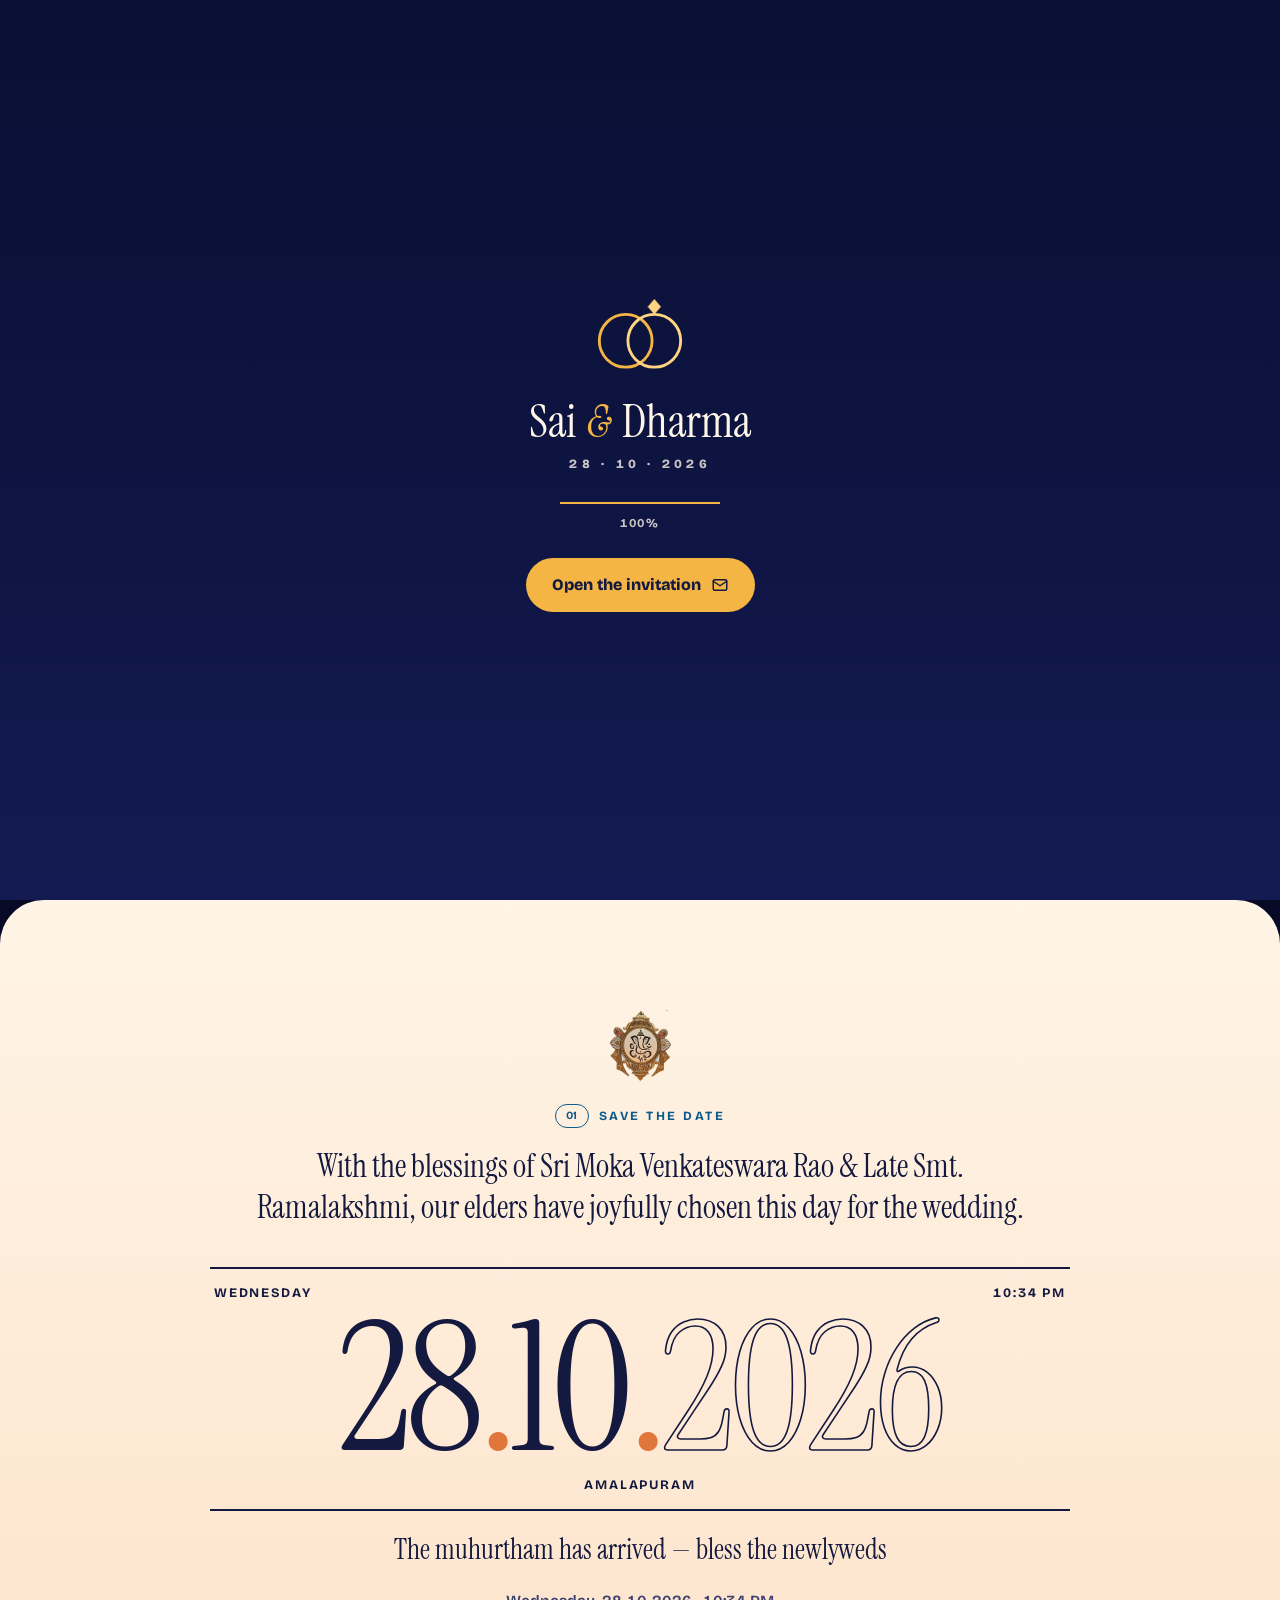
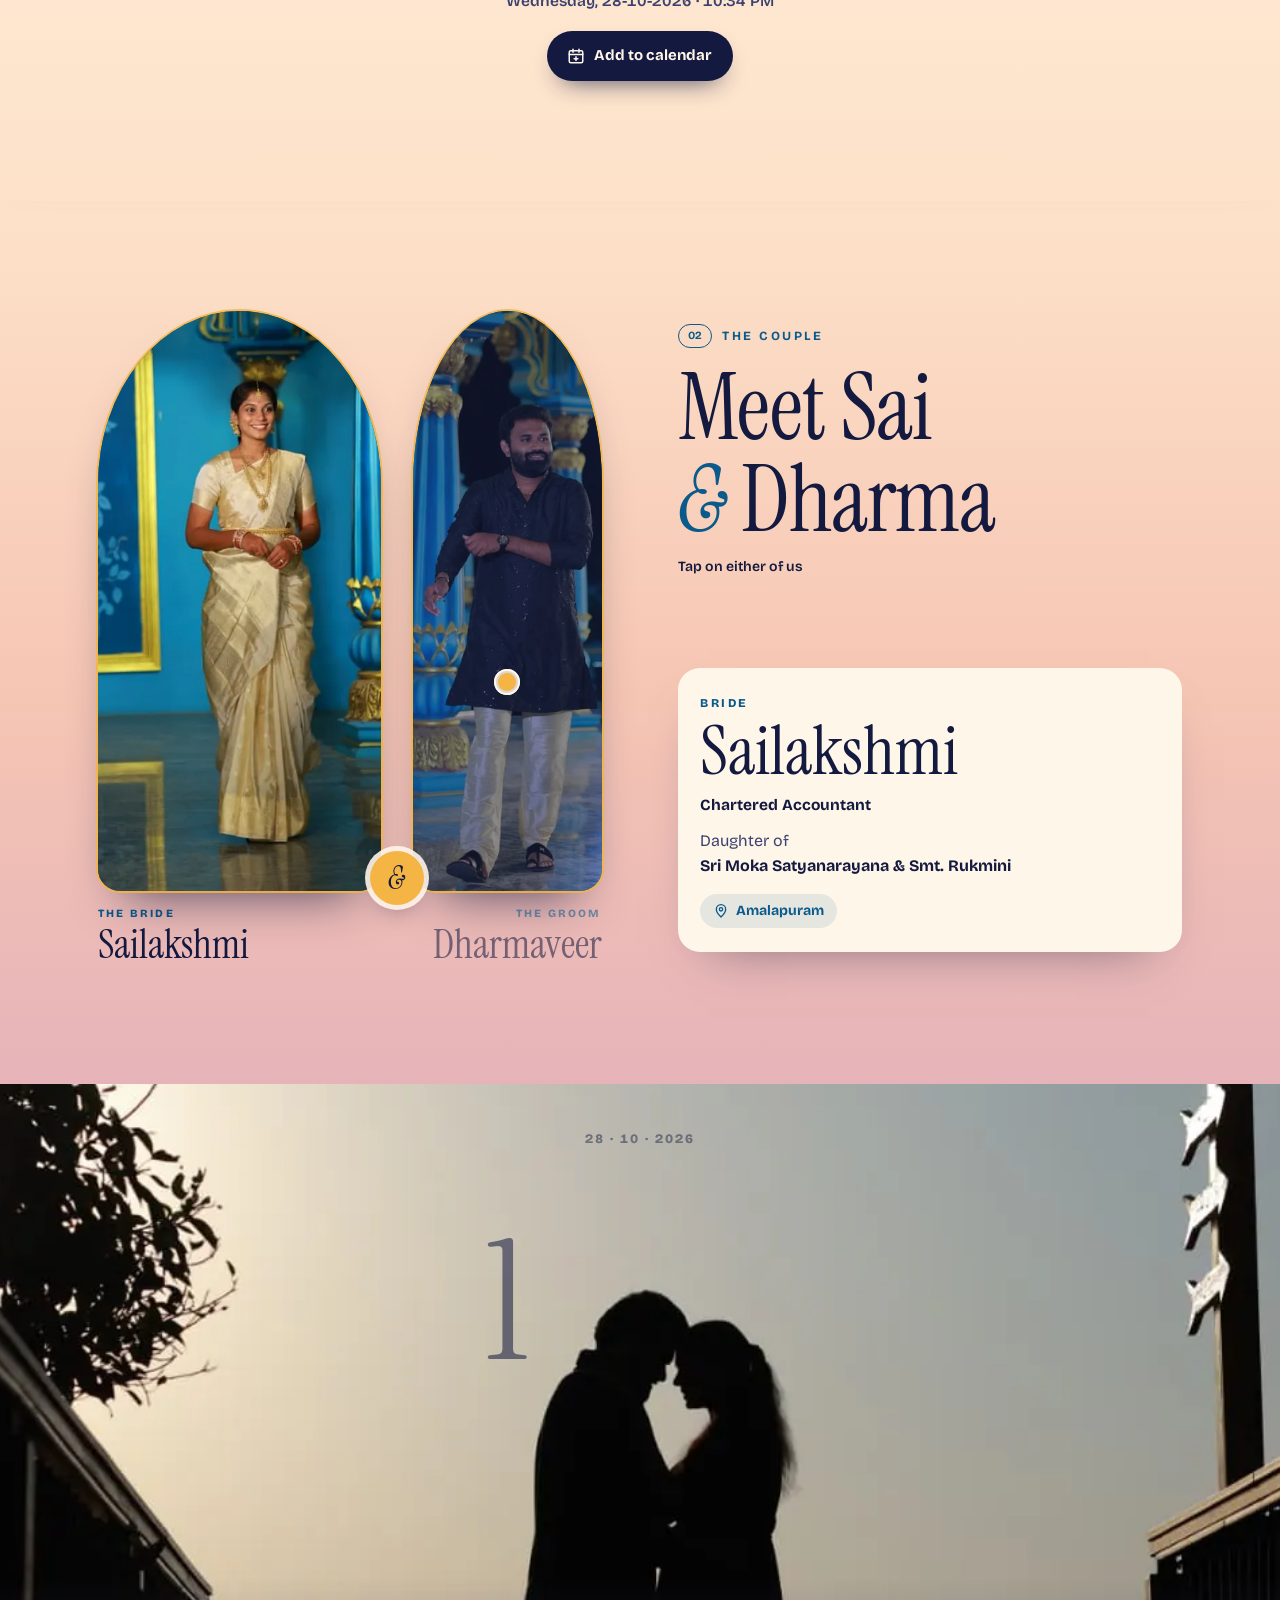
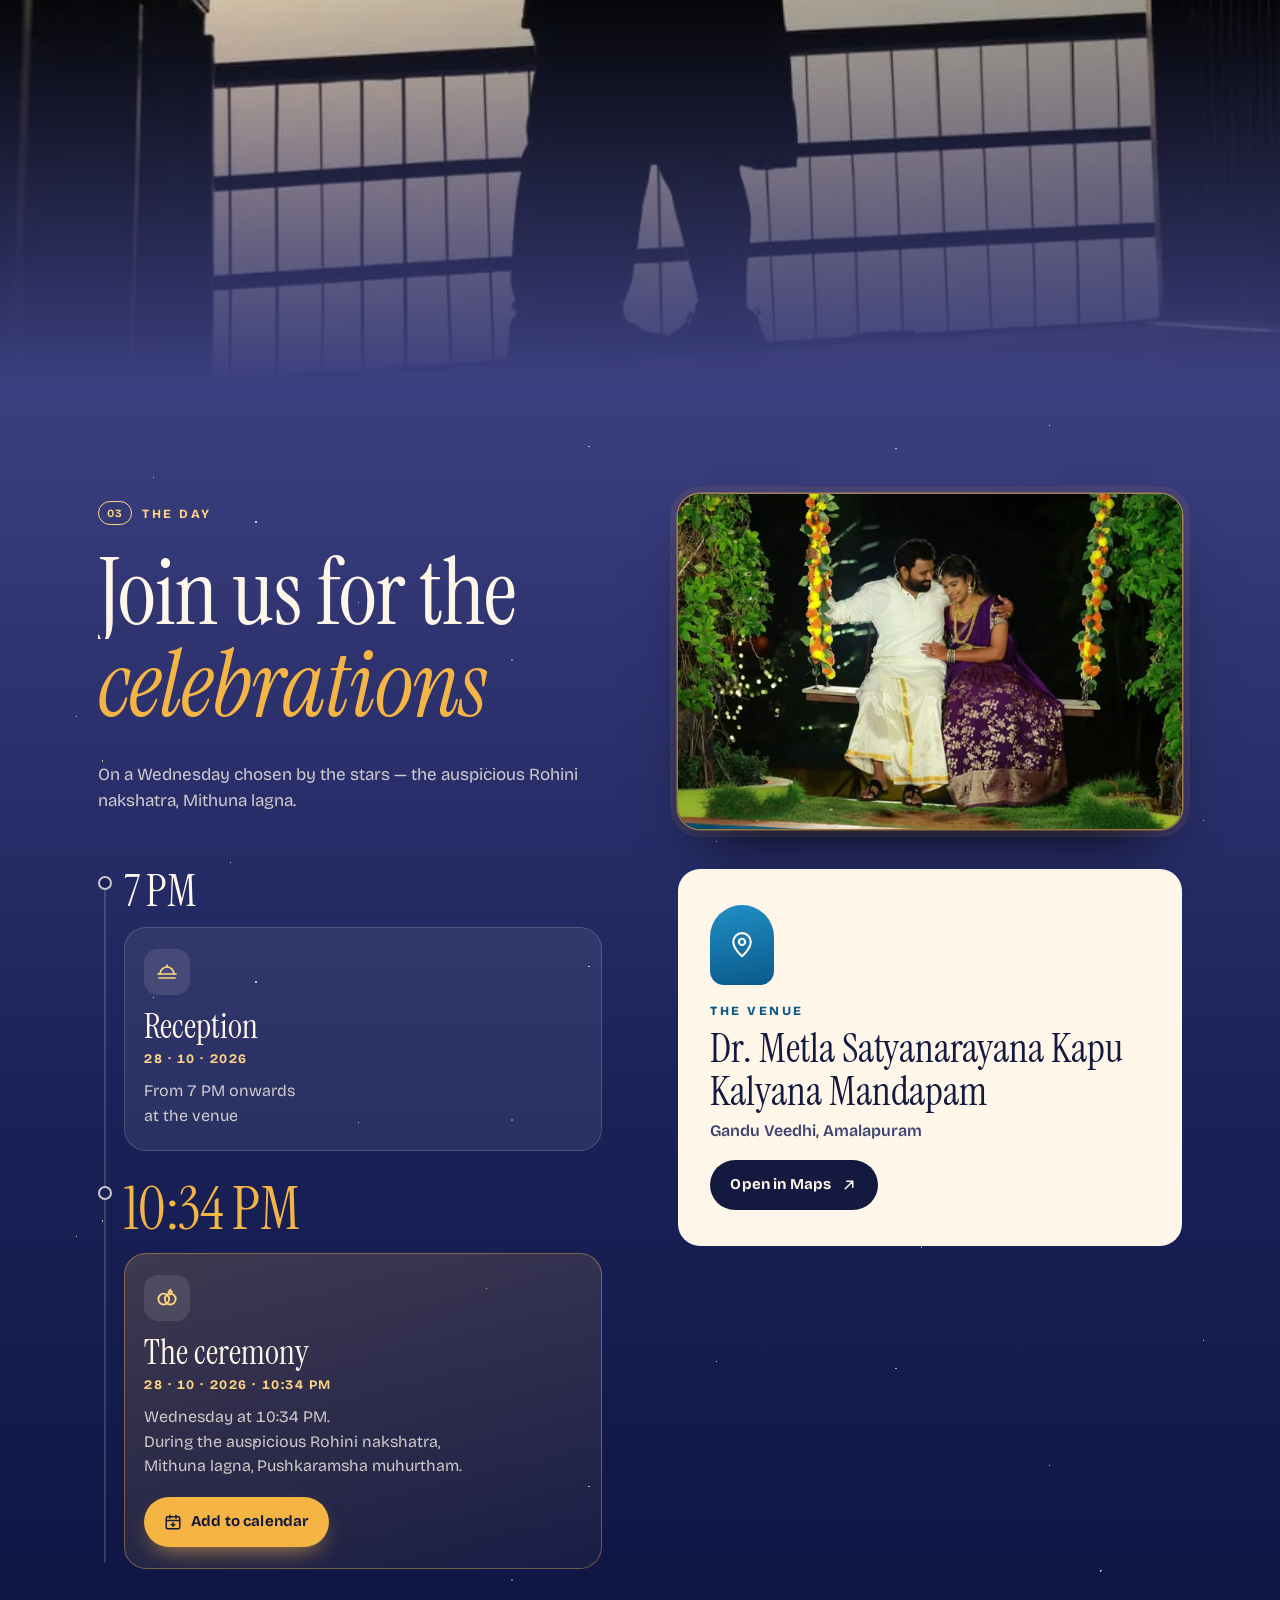
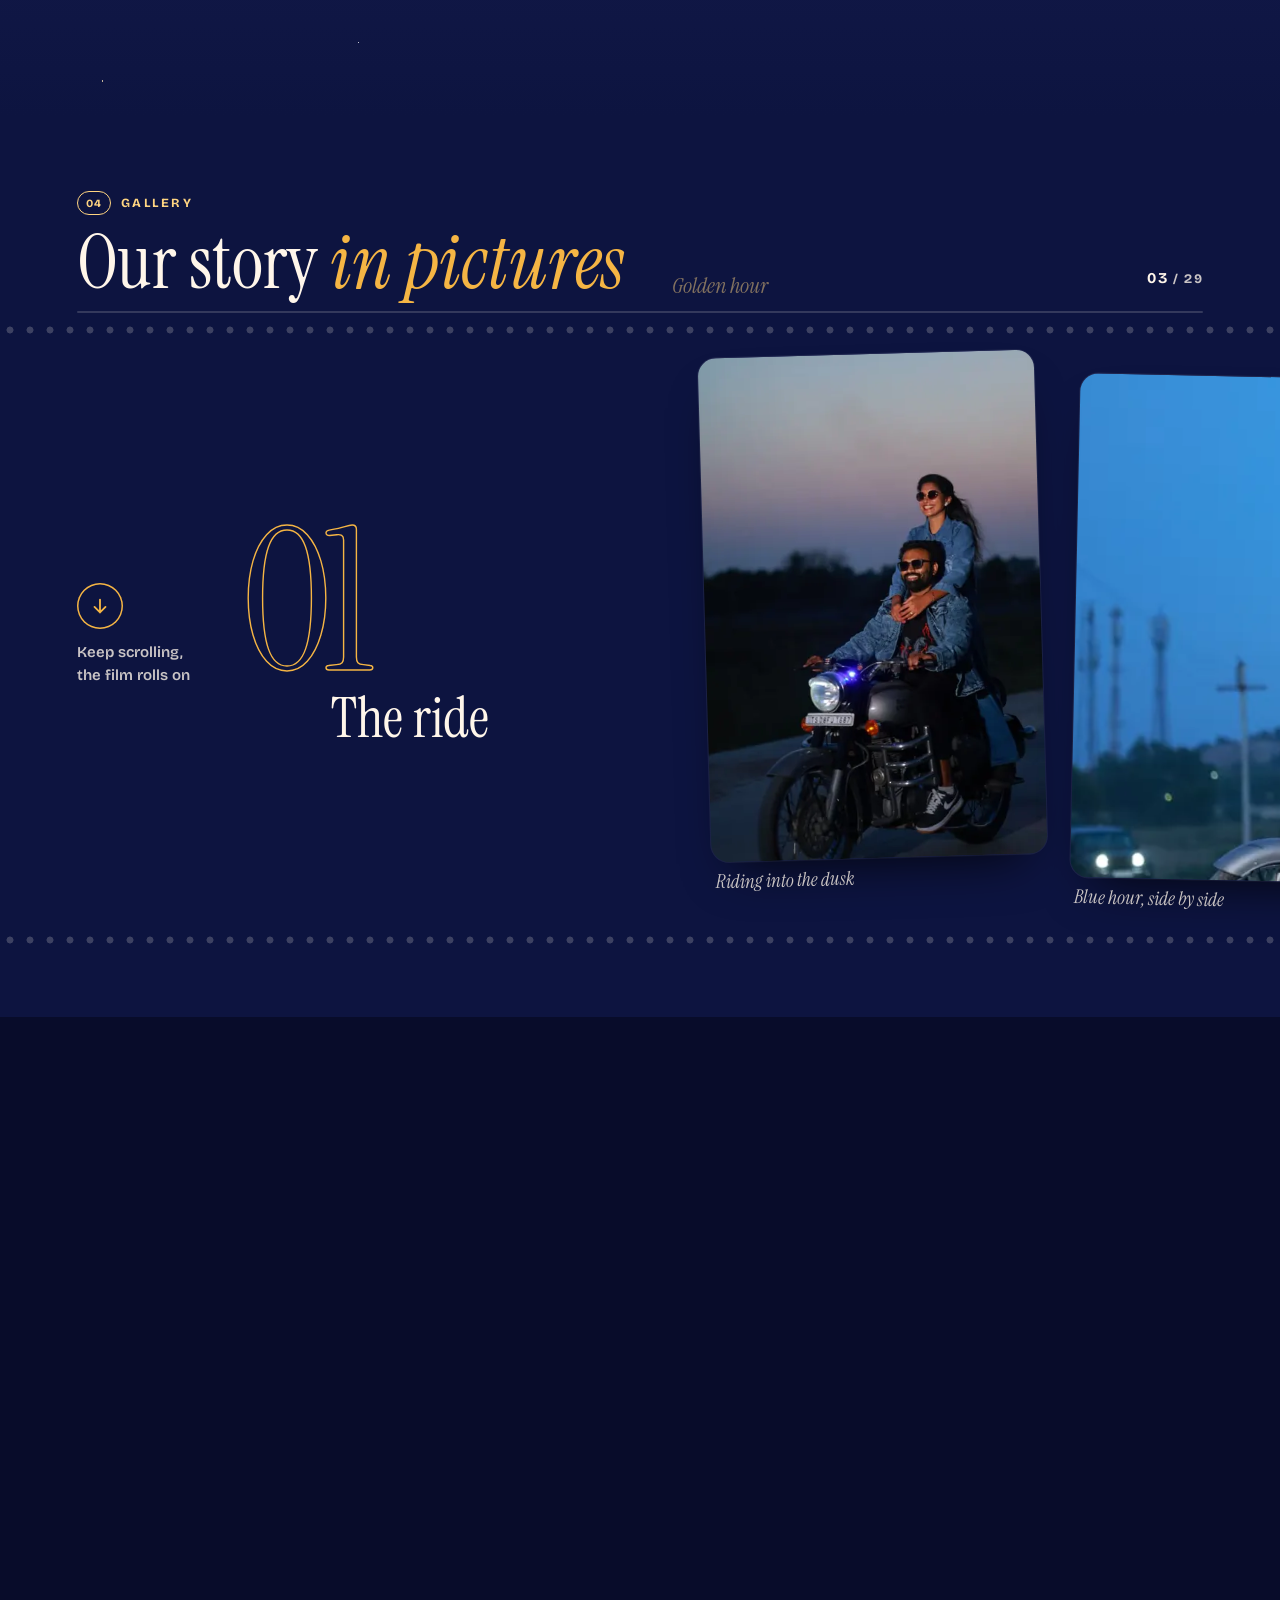
==== commit 86448d45: "Use the new photos: palace portraits, night swing, three new gallery chapters - Meet the couple: two" ====
--- a/index.html
+++ b/index.html
@@ -135,10 +135,10 @@
     </figure>
     <figure class="story__frame">
       <picture>
-        <source type="image/webp" data-srcset="img/shoot/silhouette-sm.webp 760w, img/shoot/silhouette.webp 1280w" sizes="(min-width: 960px) 460px, 100vw">
-        <img data-src="img/shoot/silhouette.jpg" width="1280" height="853" decoding="async" alt="Their silhouettes, foreheads touching against the setting sun" style="object-position: 54% 50%">
+        <source type="image/webp" data-srcset="img/shoot/palace-walk-sm.webp 506w, img/shoot/palace-walk.webp 853w" sizes="(min-width: 960px) 460px, 100vw">
+        <img data-src="img/shoot/palace-walk.jpg" width="853" height="1280" decoding="async" alt="Dharmaveer and Sailakshmi walking hand in hand through a blue and gold palace hall" style="object-position: 72% 50%">
       </picture>
-      <figcaption class="sticker sticker--r" style="--rot:5deg"><span class="t-en">Golden hour</span><span class="t-te">సంధ్య వేళ</span></figcaption>
+      <figcaption class="sticker sticker--r" style="--rot:5deg"><span class="t-en">Hand in hand</span><span class="t-te">చేయి చేయి కలిపి</span></figcaption>
     </figure>
     <figure class="story__frame">
       <picture>
@@ -242,30 +242,34 @@
       </div>
 
       <div class="couple__stage" id="coupleStage" data-pick="bride">
-        <figure class="couple__photo" id="couplePhoto">
-          <picture>
-            <source type="image/webp" srcset="img/shoot/palace-walk-sm.webp 506w, img/shoot/palace-walk.webp 853w" sizes="(min-width: 960px) 460px, 92vw">
-            <img src="img/shoot/palace-walk.jpg" width="853" height="1280" loading="lazy" decoding="async" alt="Dharmaveer and Sailakshmi walking hand in hand through a blue and gold palace hall">
-          </picture>
-          <span class="couple__shade couple__shade--l" aria-hidden="true"></span>
-          <span class="couple__shade couple__shade--r" aria-hidden="true"></span>
-          <button class="spot spot--groom" type="button" data-pick="groom" aria-pressed="false">
-            <span class="spot__dot" aria-hidden="true"></span>
-            <span class="spot__label"><span class="t-en">Dharmaveer</span><span class="t-te">ధర్మవీర్</span></span>
+        <!-- two portraits from the palace shoot; tap one to read about them -->
+        <div class="duo" id="duo">
+          <button class="duo__card duo__card--bride" type="button" data-pick="bride" aria-pressed="true" aria-controls="personBride">
+            <span class="duo__arch">
+              <picture>
+                <source type="image/webp" srcset="img/shoot/bride-portrait.webp">
+                <img src="img/shoot/bride-portrait.jpg" width="547" height="820" loading="lazy" decoding="async" alt="" style="object-position: 54% 40%">
+              </picture>
+              <span class="duo__tap" aria-hidden="true"></span>
+            </span>
+            <span class="duo__role"><span class="t-en">The bride</span><span class="t-te">వధువు</span></span>
+            <span class="duo__name"><span class="t-en">Sailakshmi</span><span class="t-te">సాయిలక్ష్మి</span></span>
           </button>
-          <button class="spot spot--bride" type="button" data-pick="bride" aria-pressed="true">
-            <span class="spot__dot" aria-hidden="true"></span>
-            <span class="spot__label"><span class="t-en">Sailakshmi</span><span class="t-te">సాయిలక్ష్మి</span></span>
+          <span class="duo__amp" aria-hidden="true">&amp;</span>
+          <button class="duo__card duo__card--groom" type="button" data-pick="groom" aria-pressed="false" aria-controls="personGroom">
+            <span class="duo__arch">
+              <picture>
+                <source type="image/webp" srcset="img/shoot/groom-portrait.webp">
+                <img src="img/shoot/groom-portrait.jpg" width="620" height="930" loading="lazy" decoding="async" alt="" style="object-position: 50% 40%">
+              </picture>
+              <span class="duo__tap" aria-hidden="true"></span>
+            </span>
+            <span class="duo__role"><span class="t-en">The groom</span><span class="t-te">వరుడు</span></span>
+            <span class="duo__name"><span class="t-en">Dharmaveer</span><span class="t-te">ధర్మవీర్</span></span>
           </button>
-        </figure>
+        </div>
 
         <div class="couple__panel">
-          <div class="switch" role="group" aria-label="Choose bride or groom">
-            <button type="button" data-pick="bride" aria-pressed="true"><span class="t-en">Bride</span><span class="t-te">వధువు</span></button>
-            <button type="button" data-pick="groom" aria-pressed="false"><span class="t-en">Groom</span><span class="t-te">వరుడు</span></button>
-            <span class="switch__thumb" aria-hidden="true"></span>
-          </div>
-
           <article class="person" id="personBride" data-person="bride" aria-live="polite">
             <p class="person__role"><span class="t-en">Bride</span><span class="t-te">వధువు</span></p>
             <h3 class="person__name"><span class="t-en">Sailakshmi</span><span class="t-te">సాయిలక్ష్మి</span></h3>
@@ -308,6 +312,13 @@
       <p class="eyebrow eyebrow--dup" data-reveal><span class="eyebrow__n">03</span><span class="t-en">The Day</span><span class="t-te">శుభ కార్యక్రమాలు</span></p>
       <h2 class="title" data-split><span class="t-en">Join us for the <i>celebrations</i></span><span class="t-te">శుభ కార్యక్రమాలు</span></h2>
       <p class="lead" data-reveal><span class="t-en">On a Wednesday chosen by the stars — the auspicious Rohini nakshatra, Mithuna lagna.</span><span class="t-te">స్వస్తిశ్రీ చాంద్రమానేన శ్రీ పరాభవ నామ సంవత్సర ఆశ్వీయుజ మాస బహుళ విదియ (తత్కాల విదియ) బుధవారము</span></p>
+
+      <figure class="night__photo" id="nightPhoto">
+        <picture>
+          <source type="image/webp" srcset="img/shoot/swing-close-sm.webp 760w, img/shoot/swing-close.webp 1280w" sizes="(min-width: 960px) 540px, 92vw">
+          <img src="img/shoot/swing-close-sm.jpg" width="760" height="506" loading="lazy" decoding="async" alt="Dharmaveer and Sailakshmi on a swing hung with marigold garlands, under fairy lights at night">
+        </picture>
+      </figure>
 
       <div class="timeline-wrap" id="timeline">
       <span class="timeline__line" aria-hidden="true"><i></i></span>
@@ -362,7 +373,7 @@
         <h2 class="reel__title"><span class="t-en">Our story <i>in pictures</i></span><span class="t-te">ఫోటో గ్యాలరీ</span></h2>
         <div class="reel__meta">
           <span class="reel__chapter" id="reelChapter" aria-live="polite">The ride</span>
-          <span class="reel__count num"><b id="reelNow">01</b> / <span id="reelTotal">23</span></span>
+          <span class="reel__count num"><b id="reelNow">01</b> / <span id="reelTotal">29</span></span>
         </div>
         <div class="reel__progress" aria-hidden="true"><i id="reelProgress"></i></div>
       </header>
@@ -396,16 +407,28 @@
           <a class="frame frame--l" data-chapter="Parrots &amp; paths" href="img/shoot/parrots-close.jpg" data-src="img/shoot/parrots-close.webp" data-w="1280" data-h="853"><span class="frame__img"><picture><source type="image/webp" srcset="img/shoot/parrots-close-sm.webp 760w, img/shoot/parrots-close.webp 1280w" sizes="(min-width: 960px) 640px, 90vw"><img src="img/shoot/parrots-close-sm.jpg" width="760" height="506" loading="lazy" decoding="async" alt="Foreheads together, a macaw on his arm"></picture></span><span class="frame__cap">Foreheads together</span></a>
           <a class="frame frame--p" data-chapter="Parrots &amp; paths" href="img/shoot/camera.jpg" data-src="img/shoot/camera.webp" data-w="853" data-h="1280"><span class="frame__img"><picture><source type="image/webp" srcset="img/shoot/camera-sm.webp 506w, img/shoot/camera.webp 853w" sizes="(min-width: 960px) 420px, 72vw"><img src="img/shoot/camera-sm.jpg" width="506" height="760" loading="lazy" decoding="async" alt="Sailakshmi taking a photo on the garden path"></picture></span><span class="frame__cap">Say cheese</span></a>
           <a class="frame frame--l" data-chapter="Parrots &amp; paths" href="img/shoot/garden-path.jpg" data-src="img/shoot/garden-path.webp" data-w="1280" data-h="853"><span class="frame__img"><picture><source type="image/webp" srcset="img/shoot/garden-path-sm.webp 760w, img/shoot/garden-path.webp 1280w" sizes="(min-width: 960px) 640px, 90vw"><img src="img/shoot/garden-path-sm.jpg" width="760" height="506" loading="lazy" decoding="async" alt="Arm in arm along the green bridge"></picture></span><span class="frame__cap">Arm in arm</span></a>
-          <a class="frame frame--l" data-chapter="Parrots &amp; paths" href="img/shoot/aviary-walk.jpg" data-src="img/shoot/aviary-walk.webp" data-w="1280" data-h="853"><span class="frame__img"><picture><source type="image/webp" srcset="img/shoot/aviary-walk-sm.webp 760w, img/shoot/aviary-walk.webp 1280w" sizes="(min-width: 960px) 640px, 90vw"><img src="img/shoot/aviary-walk-sm.jpg" width="760" height="506" loading="lazy" decoding="async" alt="Strolling across the garden bridge"></picture></span><span class="frame__cap">A stroll across</span></a>
-
-          <div class="chapcard" data-chapter="The blue palace"><span class="chapcard__n num">05</span><h3 class="chapcard__t"><span class="t-en">The blue palace</span><span class="t-te">నీలి మహల్‌లో</span></h3></div>
+
+          <div class="chapcard" data-chapter="Café date"><span class="chapcard__n num">05</span><h3 class="chapcard__t"><span class="t-en">Café date</span><span class="t-te">కాఫీ కబుర్లు</span></h3></div>
+          <a class="frame frame--p" data-chapter="Café date" href="img/shoot/cafe.jpg" data-src="img/shoot/cafe.webp" data-w="853" data-h="1280"><span class="frame__img"><picture><source type="image/webp" srcset="img/shoot/cafe-sm.webp 506w, img/shoot/cafe.webp 853w" sizes="(min-width: 960px) 420px, 72vw"><img src="img/shoot/cafe-sm.jpg" width="506" height="759" loading="lazy" decoding="async" alt="Sailakshmi and Dharmaveer laughing together in a café"></picture></span><span class="frame__cap">Coffee and giggles</span></a>
+
+          <div class="chapcard" data-chapter="The white hall"><span class="chapcard__n num">06</span><h3 class="chapcard__t"><span class="t-en">The white hall</span><span class="t-te">తెల్లని మహల్‌లో</span></h3></div>
+          <a class="frame frame--p" data-chapter="The white hall" href="img/shoot/white-window.jpg" data-src="img/shoot/white-window.webp" data-w="853" data-h="1280"><span class="frame__img"><picture><source type="image/webp" srcset="img/shoot/white-window-sm.webp 506w, img/shoot/white-window.webp 853w" sizes="(min-width: 960px) 420px, 72vw"><img src="img/shoot/white-window-sm.jpg" width="506" height="759" loading="lazy" decoding="async" alt="On either side of a tall blue window, smiling at each other"></picture></span><span class="frame__cap">Across the window</span></a>
+          <a class="frame frame--l" data-chapter="The white hall" href="img/shoot/white-hall.jpg" data-src="img/shoot/white-hall.webp" data-w="1280" data-h="853"><span class="frame__img"><picture><source type="image/webp" srcset="img/shoot/white-hall-sm.webp 760w, img/shoot/white-hall.webp 1280w" sizes="(min-width: 960px) 640px, 90vw"><img src="img/shoot/white-hall-sm.jpg" width="760" height="506" loading="lazy" decoding="async" alt="Sailakshmi in a red gown and Dharmaveer in a waistcoat among white pillars"></picture></span><span class="frame__cap">Red among the pillars</span></a>
+
+          <div class="chapcard" data-chapter="The blue palace"><span class="chapcard__n num">07</span><h3 class="chapcard__t"><span class="t-en">The blue palace</span><span class="t-te">నీలి మహల్‌లో</span></h3></div>
           <a class="frame frame--p" data-chapter="The blue palace" href="img/shoot/palace-walk.jpg" data-src="img/shoot/palace-walk.webp" data-w="853" data-h="1280"><span class="frame__img"><picture><source type="image/webp" srcset="img/shoot/palace-walk-sm.webp 506w, img/shoot/palace-walk.webp 853w" sizes="(min-width: 960px) 420px, 72vw"><img src="img/shoot/palace-walk-sm.jpg" width="506" height="760" loading="lazy" decoding="async" alt="Walking hand in hand through the palace hall"></picture></span><span class="frame__cap">Through the palace</span></a>
+          <a class="frame frame--p" data-chapter="The blue palace" href="img/shoot/bride-solo.jpg" data-src="img/shoot/bride-solo.webp" data-w="853" data-h="1280"><span class="frame__img"><picture><source type="image/webp" srcset="img/shoot/bride-solo-sm.webp 506w, img/shoot/bride-solo.webp 853w" sizes="(min-width: 960px) 420px, 72vw"><img src="img/shoot/bride-solo-sm.jpg" width="506" height="759" loading="lazy" decoding="async" alt="Sailakshmi in a cream silk saree in the palace hall" style="object-position: 66% 50%"></picture></span><span class="frame__cap">Sailakshmi</span></a>
+          <a class="frame frame--p" data-chapter="The blue palace" href="img/shoot/groom-solo.jpg" data-src="img/shoot/groom-solo.webp" data-w="853" data-h="1280"><span class="frame__img"><picture><source type="image/webp" srcset="img/shoot/groom-solo-sm.webp 506w, img/shoot/groom-solo.webp 853w" sizes="(min-width: 960px) 420px, 72vw"><img src="img/shoot/groom-solo-sm.jpg" width="506" height="759" loading="lazy" decoding="async" alt="Dharmaveer in a black kurta in the palace hall" style="object-position: 40% 50%"></picture></span><span class="frame__cap">Dharmaveer</span></a>
           <a class="frame frame--p" data-chapter="The blue palace" href="img/shoot/palace-sit.jpg" data-src="img/shoot/palace-sit.webp" data-w="853" data-h="1280"><span class="frame__img"><picture><source type="image/webp" srcset="img/shoot/palace-sit-sm.webp 506w, img/shoot/palace-sit.webp 853w" sizes="(min-width: 960px) 420px, 72vw"><img src="img/shoot/palace-sit-sm.jpg" width="506" height="760" loading="lazy" decoding="async" alt="Sitting together on the palace floor, in traditional clothes"></picture></span><span class="frame__cap">A quiet moment</span></a>
 
-          <div class="chapcard" data-chapter="The engagement"><span class="chapcard__n num">06</span><h3 class="chapcard__t"><span class="t-en">The engagement</span><span class="t-te">నిశ్చితార్థం</span></h3></div>
+          <div class="chapcard" data-chapter="The swing"><span class="chapcard__n num">08</span><h3 class="chapcard__t"><span class="t-en">The swing</span><span class="t-te">ఉయ్యాల</span></h3></div>
+          <a class="frame frame--l" data-chapter="The swing" href="img/shoot/swing-smile.jpg" data-src="img/shoot/swing-smile.webp" data-w="1280" data-h="853"><span class="frame__img"><picture><source type="image/webp" srcset="img/shoot/swing-smile-sm.webp 760w, img/shoot/swing-smile.webp 1280w" sizes="(min-width: 960px) 640px, 90vw"><img src="img/shoot/swing-smile-sm.jpg" width="760" height="506" loading="lazy" decoding="async" alt="Dharmaveer at the swing behind Sailakshmi, both smiling"></picture></span><span class="frame__cap">All smiles</span></a>
+          <a class="frame frame--l" data-chapter="The swing" href="img/shoot/swing-play.jpg" data-src="img/shoot/swing-play.webp" data-w="1280" data-h="853"><span class="frame__img"><picture><source type="image/webp" srcset="img/shoot/swing-play-sm.webp 760w, img/shoot/swing-play.webp 1280w" sizes="(min-width: 960px) 640px, 90vw"><img src="img/shoot/swing-play-sm.jpg" width="760" height="506" loading="lazy" decoding="async" alt="Sailakshmi swinging playfully while Dharmaveer holds the garland rope"></picture></span><span class="frame__cap">Swing high</span></a>
+          <a class="frame frame--l" data-chapter="The swing" href="img/shoot/swing-close.jpg" data-src="img/shoot/swing-close.webp" data-w="1280" data-h="853"><span class="frame__img"><picture><source type="image/webp" srcset="img/shoot/swing-close-sm.webp 760w, img/shoot/swing-close.webp 1280w" sizes="(min-width: 960px) 640px, 90vw"><img src="img/shoot/swing-close-sm.jpg" width="760" height="506" loading="lazy" decoding="async" alt="Sitting close together on the garlanded swing"></picture></span><span class="frame__cap">Close together</span></a>
+
+          <div class="chapcard" data-chapter="The engagement"><span class="chapcard__n num">09</span><h3 class="chapcard__t"><span class="t-en">The engagement</span><span class="t-te">నిశ్చితార్థం</span></h3></div>
           <a class="frame frame--s" data-chapter="The engagement" href="img/gallery/g-04.jpg" data-src="img/gallery/g-04.webp" data-w="2000" data-h="1333"><span class="frame__img"><picture><source type="image/webp" srcset="img/gallery/g-04-thumb.webp"><img src="img/gallery/g-04-thumb.jpg" width="600" height="400" loading="lazy" decoding="async" alt="Engagement rings on a betel leaf"></picture></span><span class="frame__cap">The rings</span></a>
           <a class="frame frame--s" data-chapter="The engagement" href="img/gallery/g-05.jpg" data-src="img/gallery/g-05.webp" data-w="2000" data-h="1333"><span class="frame__img"><picture><source type="image/webp" srcset="img/gallery/g-05-thumb.webp"><img src="img/gallery/g-05-thumb.jpg" width="600" height="400" loading="lazy" decoding="async" alt="Sailakshmi and Dharmaveer exchanging rings"></picture></span><span class="frame__cap">Exchanging rings</span></a>
-          <a class="frame frame--s" data-chapter="The engagement" href="img/gallery/g-06.jpg" data-src="img/gallery/g-06.webp" data-w="1333" data-h="2000"><span class="frame__img"><picture><source type="image/webp" srcset="img/gallery/g-06-thumb.webp"><img src="img/gallery/g-06-thumb.jpg" width="600" height="900" loading="lazy" decoding="async" alt="A hand with the ring" style="object-position: 50% 60%"></picture></span><span class="frame__cap">Ring on</span></a>
           <a class="frame frame--s" data-chapter="The engagement" href="img/prewedding/pw-7.jpg" data-src="img/prewedding/pw-7.webp" data-w="1600" data-h="1067"><span class="frame__img"><picture><source type="image/webp" srcset="img/prewedding/pw-7.webp"><img src="img/prewedding/pw-7.jpg" width="1600" height="1067" loading="lazy" decoding="async" alt="With the garlands at the engagement"></picture></span><span class="frame__cap">Garlands</span></a>
           <a class="frame frame--s" data-chapter="The engagement" href="img/gallery/g-01.jpg" data-src="img/gallery/g-01.webp" data-w="1333" data-h="2000"><span class="frame__img"><picture><source type="image/webp" srcset="img/gallery/g-01-thumb.webp"><img src="img/gallery/g-01-thumb.jpg" width="600" height="900" loading="lazy" decoding="async" alt="Welcome to the engagement — Sai & Dharma" style="object-position: 50% 55%"></picture></span><span class="frame__cap">Sai &amp; Dharma</span></a>
           <a class="frame frame--s" data-chapter="The engagement" href="img/gallery/g-12.jpg" data-src="img/gallery/g-12.webp" data-w="2000" data-h="1333"><span class="frame__img"><picture><source type="image/webp" srcset="img/gallery/g-12-thumb.webp"><img src="img/gallery/g-12-thumb.jpg" width="600" height="400" loading="lazy" decoding="async" alt="The engagement cake"></picture></span><span class="frame__cap">The cake</span></a>
@@ -534,6 +557,16 @@
       <span class="t-en">Shower akshintalu</span><span class="t-te">అక్షింతలు చల్లండి</span>
     </button>
 
+    <figure class="seeyou" id="seeyou">
+      <span class="seeyou__photo">
+        <picture>
+          <source type="image/webp" srcset="img/shoot/swing-smile-sm.webp">
+          <img src="img/shoot/swing-smile-sm.jpg" width="760" height="506" loading="lazy" decoding="async" alt="Sailakshmi and Dharmaveer smiling on the garlanded swing">
+        </picture>
+      </span>
+      <figcaption class="seeyou__cap"><span class="t-en">See you on <b class="num">28 · 10</b></span><span class="t-te"><b class="num">28 · 10</b> న కలుద్దాం</span></figcaption>
+    </figure>
+
     <div class="closing__footer">
       <span class="t-en">Sailakshmi &amp; Dharmaveer</span><span class="t-te">సాయిలక్ష్మి &amp; ధర్మవీర్</span>
       <i aria-hidden="true">·</i>
--- a/css/style.css
+++ b/css/style.css
@@ -496,50 +496,70 @@
    ========================================================================== */
 
 .couple { z-index: 1; }
-.couple__stage { margin-top: 30px; }
-.couple__photo {
-  position: relative; overflow: hidden;
-  aspect-ratio: 853 / 1280;
-  border-radius: 50% 50% 26px 26px / 33.4% 33.4% 26px 26px;   /* palace arch */
-  box-shadow: 0 30px 60px -30px rgba(20, 26, 63, .6);
-  background: #1d5f8a;
-}
-.couple__photo img { width: 100%; height: 100%; object-fit: cover; }
-.couple__shade { position: absolute; inset: 0; pointer-events: none; opacity: 0; transition: opacity .5s var(--ease); }
-.couple__shade--l { background: linear-gradient(90deg, rgba(10, 16, 48, .72) 0%, rgba(10, 16, 48, .55) 42%, rgba(10, 16, 48, 0) 56%); }
-.couple__shade--r { background: linear-gradient(270deg, rgba(10, 16, 48, .72) 0%, rgba(10, 16, 48, .55) 44%, rgba(10, 16, 48, 0) 58%); }
-.couple__stage[data-pick="bride"] .couple__shade--l { opacity: 1; }
-.couple__stage[data-pick="groom"] .couple__shade--r { opacity: 1; }
-
-.spot {
-  position: absolute; top: 58%; width: 56px; height: 56px; margin: -28px 0 0 -28px;
-  display: grid; place-items: center;
-  padding: 0; border: 0; background: none; color: var(--ink);
+.couple__stage { margin-top: 26px; }
+
+/* two palace portraits side by side; the one you pick takes the wider column */
+.duo {
+  --duo-h: clamp(300px, 98vw, 460px);
+  position: relative;
+  display: grid; grid-template-columns: 1.5fr 0px 1fr; column-gap: 12px;
+  transition: grid-template-columns .6s var(--ease);
+}
+.couple__stage[data-pick="groom"] .duo { grid-template-columns: 1fr 0px 1.5fr; }
+.duo__card {
+  position: relative; min-width: 0; padding: 0; border: 0; background: none; color: var(--ink);
+  display: flex; flex-direction: column; align-items: flex-start; text-align: left;
   -webkit-tap-highlight-color: transparent;
 }
-.spot--groom { left: 38%; }
-.spot--bride { left: 63%; }
-.spot__dot { position: relative; width: 22px; height: 22px; border-radius: 50%; background: var(--marigold); box-shadow: 0 0 0 4px rgba(255, 246, 234, .9); }
-.spot__dot::after { content: ""; position: absolute; inset: -4px; border-radius: 50%; border: 2px solid var(--ivory); animation: ping 1.8s var(--ease) infinite; }
-@keyframes ping { from { transform: scale(1); opacity: .9; } to { transform: scale(2.3); opacity: 0; } }
-.spot__label {
-  position: absolute; top: 50px; padding: 5px 11px; border-radius: 99px; background: var(--ivory); white-space: nowrap;
-  font-size: 13px; font-weight: 700; box-shadow: 0 8px 20px -10px rgba(0, 0, 0, .6);
-  transform: translateY(4px) scale(.92); opacity: .75; transition: transform .35s var(--pop), opacity .3s;
-}
-.spot--groom .spot__label { right: 14px; }
-.spot--bride .spot__label { left: 14px; }
-.spot[aria-pressed="true"] .spot__label { transform: none; opacity: 1; background: var(--marigold); }
-.spot[aria-pressed="true"] .spot__dot::after { animation: none; opacity: 0; }
+.duo__card--bride { grid-column: 1; grid-row: 1; }
+.duo__card--groom { grid-column: 3; grid-row: 1; align-items: flex-end; text-align: right; }
+.duo__card:focus-visible { outline: none; }
+.duo__card:focus-visible .duo__arch { outline: 3px solid var(--peacock); outline-offset: 4px; }
+.duo__arch {
+  position: relative; display: block; width: 100%; height: var(--duo-h);
+  overflow: hidden; background: #1d5f8a;
+  border-radius: 50% 50% 22px 22px / 30% 30% 22px 22px;   /* palace arch */
+  box-shadow: 0 0 0 2px rgba(245, 181, 68, .85), 0 28px 50px -26px rgba(20, 26, 63, .75);
+  transition: transform .5s var(--ease);
+}
+.duo__card:active .duo__arch { transform: scale(.97); }
+.duo__arch img { width: 100%; height: 100%; object-fit: cover; }
+.duo__arch::after { /* the one you are not reading about rests in shade */
+  content: ""; position: absolute; inset: 0; background: rgba(20, 26, 63, .45);
+  opacity: 0; transition: opacity .5s var(--ease); pointer-events: none;
+}
+.duo__card[aria-pressed="false"] .duo__arch::after { opacity: 1; }
+.duo__tap { /* a soft ping on the other portrait: "tap me" */
+  position: absolute; z-index: 1; left: 50%; top: 64%; width: 18px; height: 18px; margin: -9px 0 0 -9px;
+  border-radius: 50%; background: var(--marigold); box-shadow: 0 0 0 4px rgba(255, 246, 234, .85);
+  opacity: 0; transform: scale(.4); transition: opacity .3s, transform .4s var(--pop);
+}
+.duo__tap::after { content: ""; position: absolute; inset: -4px; border-radius: 50%; border: 2px solid var(--ivory); animation: ping 1.8s var(--ease) infinite; }
+@keyframes ping { from { transform: scale(1); opacity: .9; } to { transform: scale(2.4); opacity: 0; } }
+.duo__card[aria-pressed="false"] .duo__tap { opacity: 1; transform: none; }
+.duo__card[aria-pressed="true"] .duo__tap::after { animation: none; }
+.duo__role {
+  margin-top: 14px; font-size: 11px; font-weight: 800; letter-spacing: .2em; text-transform: uppercase; color: var(--peacock);
+  white-space: nowrap;
+}
+.duo__name {
+  margin-top: 2px; font-family: var(--font-display); font-size: 31px; line-height: 1; white-space: nowrap;
+  transition: opacity .4s;
+}
+.duo__card[aria-pressed="false"] .duo__name, .duo__card[aria-pressed="false"] .duo__role { opacity: .55; }
+html[data-lang="te"] .duo__role { letter-spacing: .02em; font-size: 13px; text-transform: none; }
+html[data-lang="te"] .duo__name { font-family: 'Ramaraja', var(--font-te); font-size: 24px; line-height: 1.3; }
+.duo__amp {
+  grid-column: 2; grid-row: 1; position: relative; z-index: 2; left: -27px; align-self: start;
+  margin-top: calc(var(--duo-h) - 40px);
+  display: grid; place-items: center; width: 54px; height: 54px; border-radius: 50%;
+  background: var(--marigold); color: var(--ink);
+  font-family: var(--font-display); font-style: italic; font-size: 32px; line-height: 1;
+  box-shadow: 0 0 0 5px rgba(255, 246, 234, .9), 0 14px 26px -12px rgba(20, 26, 63, .6);
+}
 
 .couple__panel { margin-top: 22px; }
 .no-js .person[hidden] { display: block; }
-.no-js .switch { display: none; }
-.switch { position: relative; display: grid; grid-template-columns: 1fr 1fr; padding: 4px; border-radius: 99px; background: rgba(20, 26, 63, .1); }
-.switch button { position: relative; z-index: 1; min-height: 44px; border: 0; background: none; font-weight: 700; font-size: 15px; color: var(--ink-soft); transition: color .3s; }
-.switch button[aria-pressed="true"] { color: var(--ivory); }
-.switch__thumb { position: absolute; top: 4px; bottom: 4px; left: 4px; width: calc(50% - 4px); border-radius: 99px; background: var(--ink); transition: transform .45s var(--ease); }
-.couple__stage[data-pick="groom"] .switch__thumb { transform: translateX(100%); }
 
 .person {
   margin-top: 14px; padding: 26px 22px 24px; border-radius: var(--radius);
@@ -579,6 +599,12 @@
 .night { overflow: hidden; padding-top: 40px; }
 .moon { position: absolute; right: -10px; top: 40px; width: 120px; height: 120px; fill: #fbe7b8; opacity: .9; filter: drop-shadow(0 0 22px rgba(251, 231, 184, .45)); }
 .night .lead { color: var(--ivory-soft); }
+.night__photo {
+  position: relative; margin-top: 30px; overflow: hidden;
+  aspect-ratio: 3 / 2; border-radius: var(--radius); background: #141a45;
+  box-shadow: 0 0 0 1.5px rgba(245, 181, 68, .55), 0 0 0 8px rgba(245, 181, 68, .08), 0 34px 60px -30px rgba(0, 0, 0, .9);
+}
+.night__photo img { width: 100%; height: 100%; object-fit: cover; object-position: 52% 50%; transform-origin: 50% 60%; }
 
 .timeline-wrap { position: relative; margin-top: 40px; padding-left: 26px; }
 .timeline__line { position: absolute; left: 6px; top: 10px; bottom: 34px; width: 2px; background: var(--line-dark); border-radius: 2px; overflow: hidden; }
@@ -622,7 +648,7 @@
    04 · GALLERY — a film reel: scroll down, the photos roll sideways
    ========================================================================== */
 
-.reel { position: relative; background: var(--sky-6); color: var(--ivory); --fh: min(46svh, 460px); }
+.reel { position: relative; background: var(--sky-6); color: var(--ivory); --fh: min(50svh, 470px); }
 .reel__pin { position: relative; display: flex; flex-direction: column; padding: 70px 0 40px; overflow: hidden; }
 .reel.is-pinned .reel__pin { height: 100vh; height: 100svh; min-height: 560px; padding: calc(var(--safe-top) + 74px) 0 calc(var(--safe-bottom) + 78px); }
 .reel__head { padding: 0 var(--gutter); }
@@ -640,6 +666,7 @@
   position: relative; flex: 1; min-height: 0; margin-top: 18px;
   display: flex; align-items: center;
   overflow-x: auto; overscroll-behavior-x: contain; scroll-snap-type: x mandatory; scrollbar-width: none;
+  scroll-padding-inline: var(--gutter);
 }
 .reel__viewport::-webkit-scrollbar { display: none; }
 .reel.is-pinned .reel__viewport { overflow: visible; scroll-snap-type: none; }
@@ -663,9 +690,9 @@
   transform: rotate(var(--r, 0deg));
   -webkit-tap-highlight-color: transparent;
 }
-.frame:nth-of-type(3n+1) { --r: -1.6deg; margin-bottom: 7svh; }
-.frame:nth-of-type(3n+2) { --r: 1.2deg; margin-top: 7svh; }
-.frame:nth-of-type(3n) { --r: -.5deg; margin-bottom: 2svh; }
+.frame:nth-of-type(3n+1) { --r: -1.6deg; margin-bottom: 3svh; }
+.frame:nth-of-type(3n+2) { --r: 1.2deg; margin-top: 3svh; }
+.frame:nth-of-type(3n) { --r: -.5deg; margin-bottom: 1svh; }
 .frame__img {
   display: block; overflow: hidden; border-radius: 18px; background: #1b2356;
   box-shadow: 0 26px 50px -24px rgba(0, 0, 0, .8), 0 0 0 1px rgba(255, 246, 234, .08);
@@ -678,14 +705,14 @@
 .frame:active .frame__img { transform: scale(.98); }
 
 .chapcard {
-  flex: none; width: min(62vw, 340px); scroll-snap-align: start;
+  flex: none; width: min(46vw, 200px); scroll-snap-align: start;
   display: flex; flex-direction: column; justify-content: center;
 }
 .chapcard__n {
-  font-family: var(--font-display); font-size: min(40vw, 190px); line-height: .78; letter-spacing: -.04em;
+  font-family: var(--font-display); font-size: min(32vw, 150px); line-height: .78; letter-spacing: -.04em;
   color: transparent; -webkit-text-stroke: 1.4px var(--marigold);
 }
-.chapcard__t { margin-top: 10px; font-family: var(--font-display); font-weight: 400; font-size: 44px; line-height: 1; }
+.chapcard__t { margin-top: 10px; font-family: var(--font-display); font-weight: 400; font-size: 38px; line-height: 1; text-wrap: balance; }
 .chapcard__t .t-te { font-family: var(--font-te); font-weight: 600; font-size: 30px; }
 .reel__hint { flex: none; width: min(44vw, 220px); display: flex; flex-direction: column; gap: 12px; font-size: 15px; font-weight: 600; color: var(--ivory-soft); }
 .reel__hint-arrow { display: grid; place-items: center; width: 46px; height: 46px; border-radius: 50%; box-shadow: inset 0 0 0 1.5px var(--marigold); color: var(--marigold); animation: nudge 1.6s ease-in-out infinite; }
@@ -824,7 +851,7 @@
   background: linear-gradient(100deg, var(--marigold) 0 38%, #fff1c4 50%, var(--marigold) 62% 100%) 0 0 / 260% 100%;
   -webkit-background-clip: text; background-clip: text; -webkit-text-fill-color: transparent;
 }
-.closing__mangalam.is-shimmer { animation: shimmer 3.6s linear infinite; }
+.closing__mangalam.is-shimmer { animation: shimmer 3.6s linear 2; } /* two sweeps, then rest */
 @keyframes shimmer { from { background-position: 130% 0; } to { background-position: -130% 0; } }
 html[data-lang="te"] .closing__mangalam { font-family: 'Ramaraja', var(--font-te); font-style: normal; font-size: min(14vw, 90px); line-height: 1.3; }
 
@@ -843,6 +870,19 @@
 .shower__grains i:nth-child(3) { left: 11px; top: 14px; transform: rotate(70deg); }
 .shower__grains i:nth-child(4) { left: 19px; top: 15px; transform: rotate(-10deg); }
 .shower__grains i:nth-child(5) { left: 6px; top: 16px; transform: rotate(40deg); background: #d9452b; }
+
+/* a polaroid to sign off */
+.seeyou {
+  margin-top: 46px; width: min(76vw, 300px); padding: 10px 10px 0;
+  border-radius: 6px; background: var(--ivory); color: var(--ink);
+  transform: rotate(-3deg);
+  box-shadow: 0 30px 60px -28px rgba(0, 0, 0, .9), 0 0 0 1px rgba(255, 246, 234, .2);
+}
+.seeyou__photo { display: block; aspect-ratio: 4 / 3; overflow: hidden; border-radius: 3px; background: #141a45; }
+.seeyou__photo img { width: 100%; height: 100%; object-fit: cover; object-position: 46% 45%; }
+.seeyou__cap { padding: 13px 4px 15px; font-family: var(--font-display); font-style: italic; font-size: 27px; line-height: 1; text-align: center; }
+.seeyou__cap b { font-family: var(--font-sans); font-style: normal; font-weight: 800; font-size: .6em; letter-spacing: .1em; color: var(--peacock); vertical-align: .12em; }
+html[data-lang="te"] .seeyou__cap { font-family: var(--font-te); font-style: normal; font-weight: 600; font-size: 20px; }
 
 .closing__footer { margin-top: 50px; display: flex; flex-wrap: wrap; justify-content: center; gap: 6px 10px; font-size: 14px; font-weight: 600; color: var(--ivory-soft); }
 .closing__footer i { font-style: normal; color: var(--marigold); }
@@ -960,7 +1000,8 @@
   .couple__wrap { display: grid; grid-template-columns: minmax(0, 1fr) minmax(0, 1fr); gap: 6vw; align-items: center; }
   .couple__intro { grid-column: 2; grid-row: 1; align-self: end; }
   .couple__stage { display: contents; }
-  .couple__photo { grid-column: 1; grid-row: 1 / span 2; margin: 0; max-width: 520px; width: 100%; justify-self: end; }
+  .duo { grid-column: 1; grid-row: 1 / span 2; width: 100%; max-width: 560px; justify-self: end; --duo-h: min(66vh, 580px); column-gap: 16px; }
+  .duo__name { font-size: 40px; }
   .couple__panel { grid-column: 2; grid-row: 2; align-self: start; margin-top: 0; max-width: 520px; }
   .person__name { font-size: 68px; }
 
@@ -971,9 +1012,10 @@
   .night .wrap { display: grid; grid-template-columns: minmax(0, 1fr) minmax(0, 1fr); column-gap: 6vw; }
   .night .eyebrow, .night .title, .night .lead, .timeline-wrap { grid-column: 1; }
   .night .eyebrow { justify-self: start; }
-  .venue { grid-column: 2; grid-row: 3 / span 2; align-self: center; margin-top: 0; padding: 36px 32px; }
+  .night__photo { grid-column: 2; grid-row: 1 / span 3; align-self: end; margin-top: 0; }
+  .venue { grid-column: 2; grid-row: 4; align-self: start; margin-top: 40px; padding: 36px 32px; }
   .venue__name { font-size: 40px; }
-  .moon { width: 180px; height: 180px; right: 8vw; top: 90px; }
+  .moon { width: 150px; height: 150px; right: 3vw; top: 34px; }
 
   .reel { --fh: min(56vh, 540px); }
   .reel__head { display: grid; grid-template-columns: auto 1fr; align-items: end; column-gap: 48px; padding: 0 6vw; }
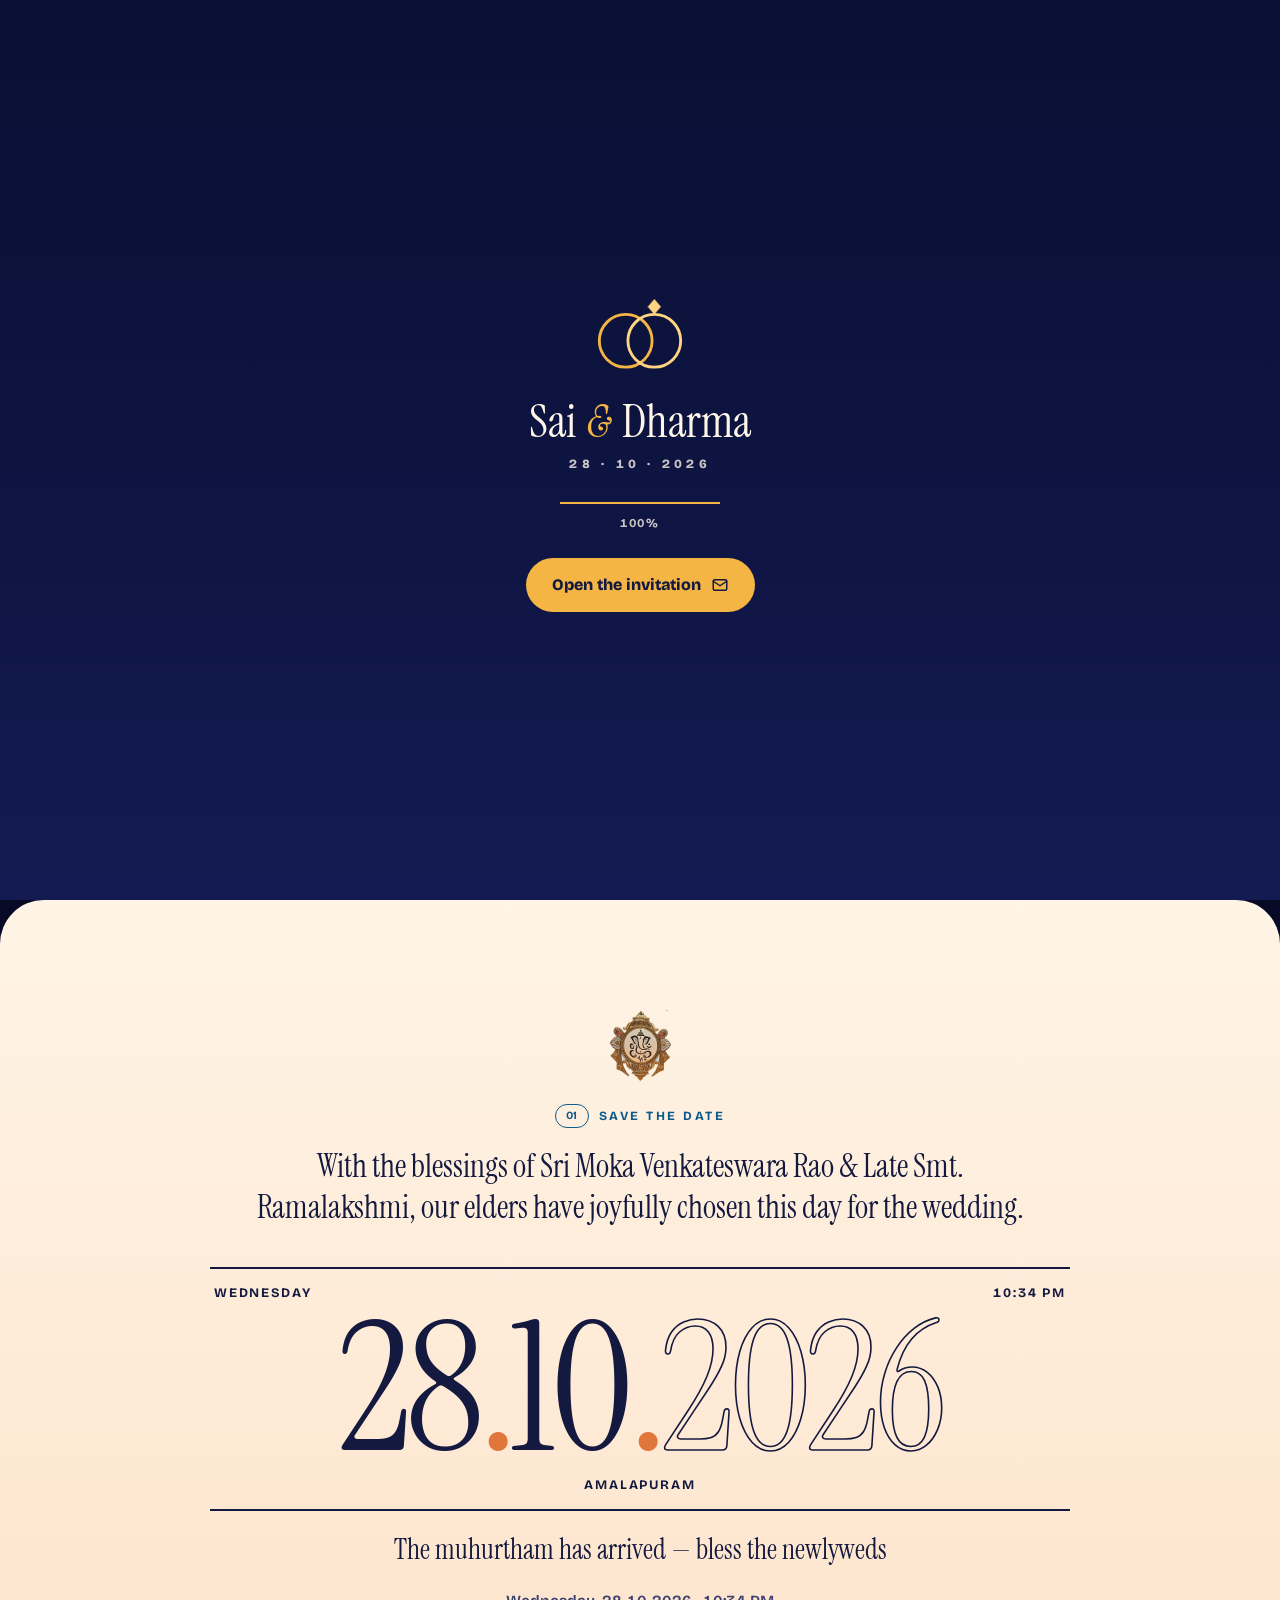
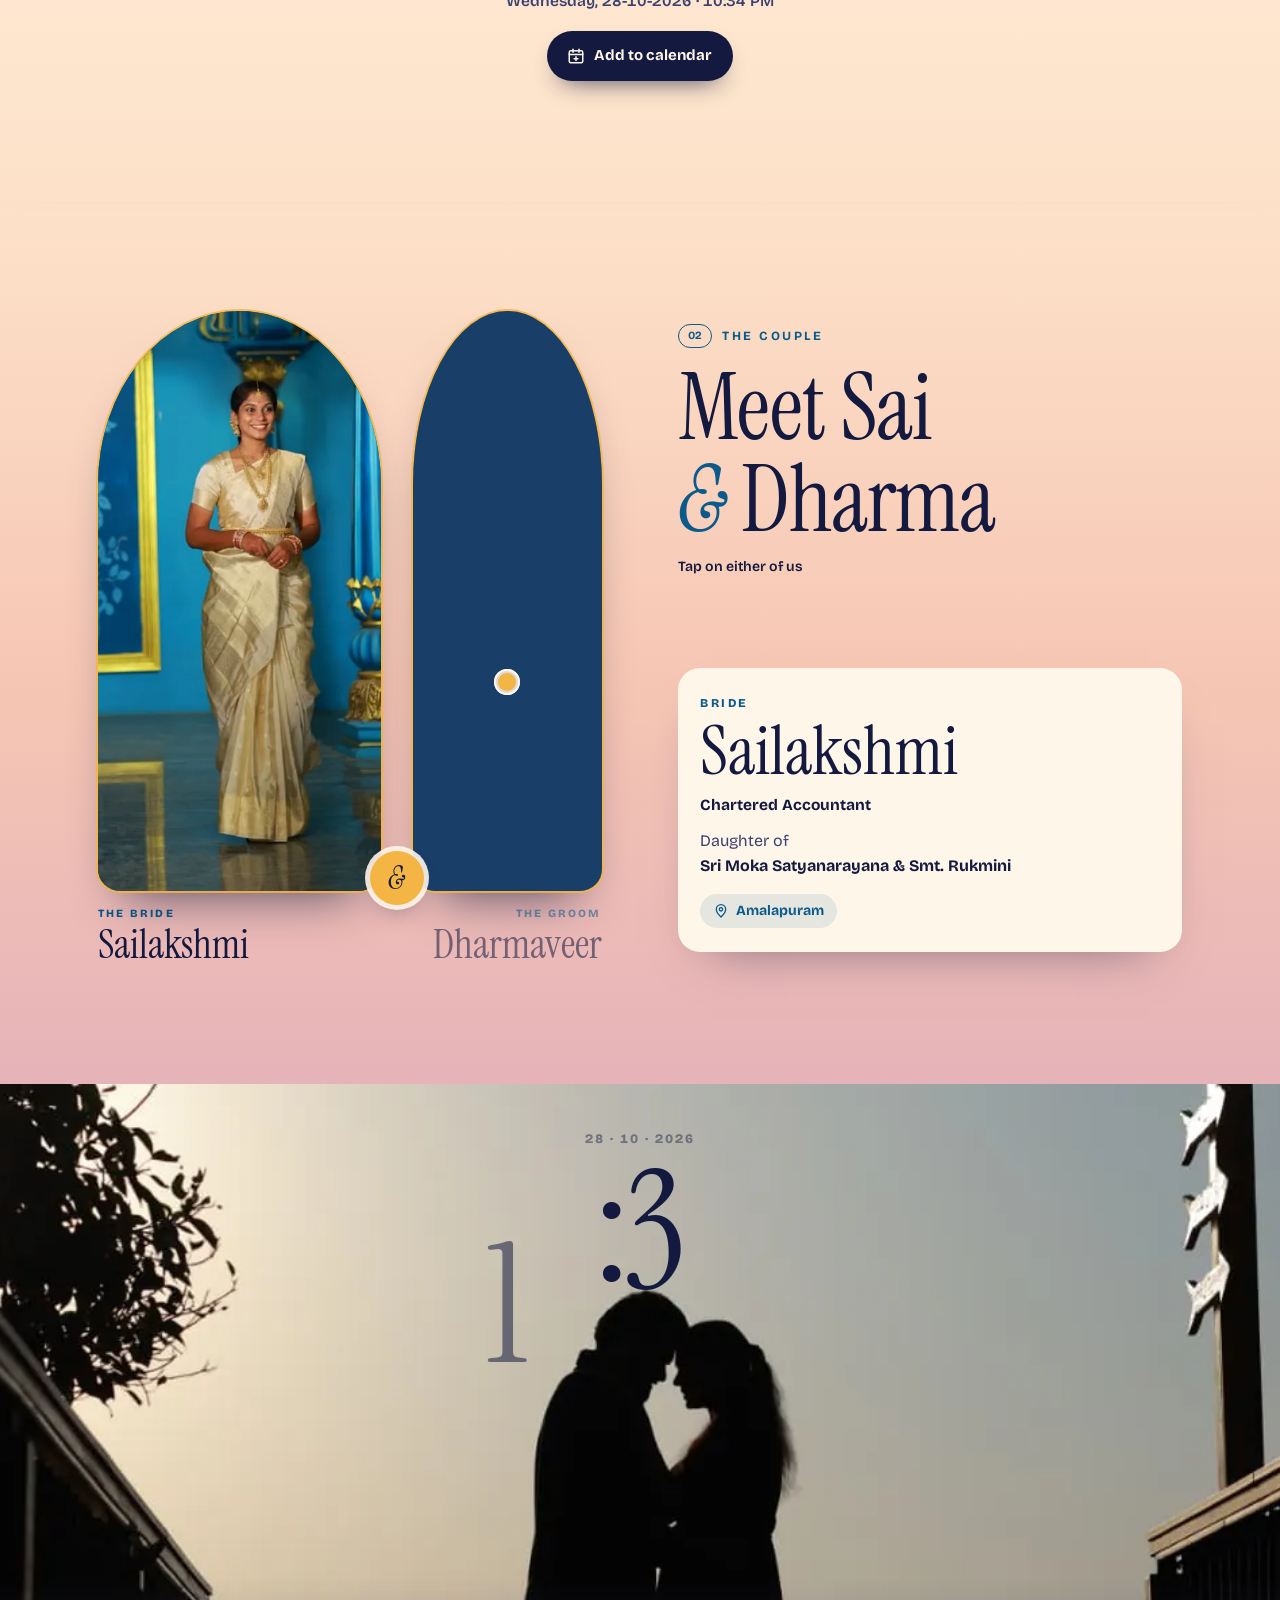
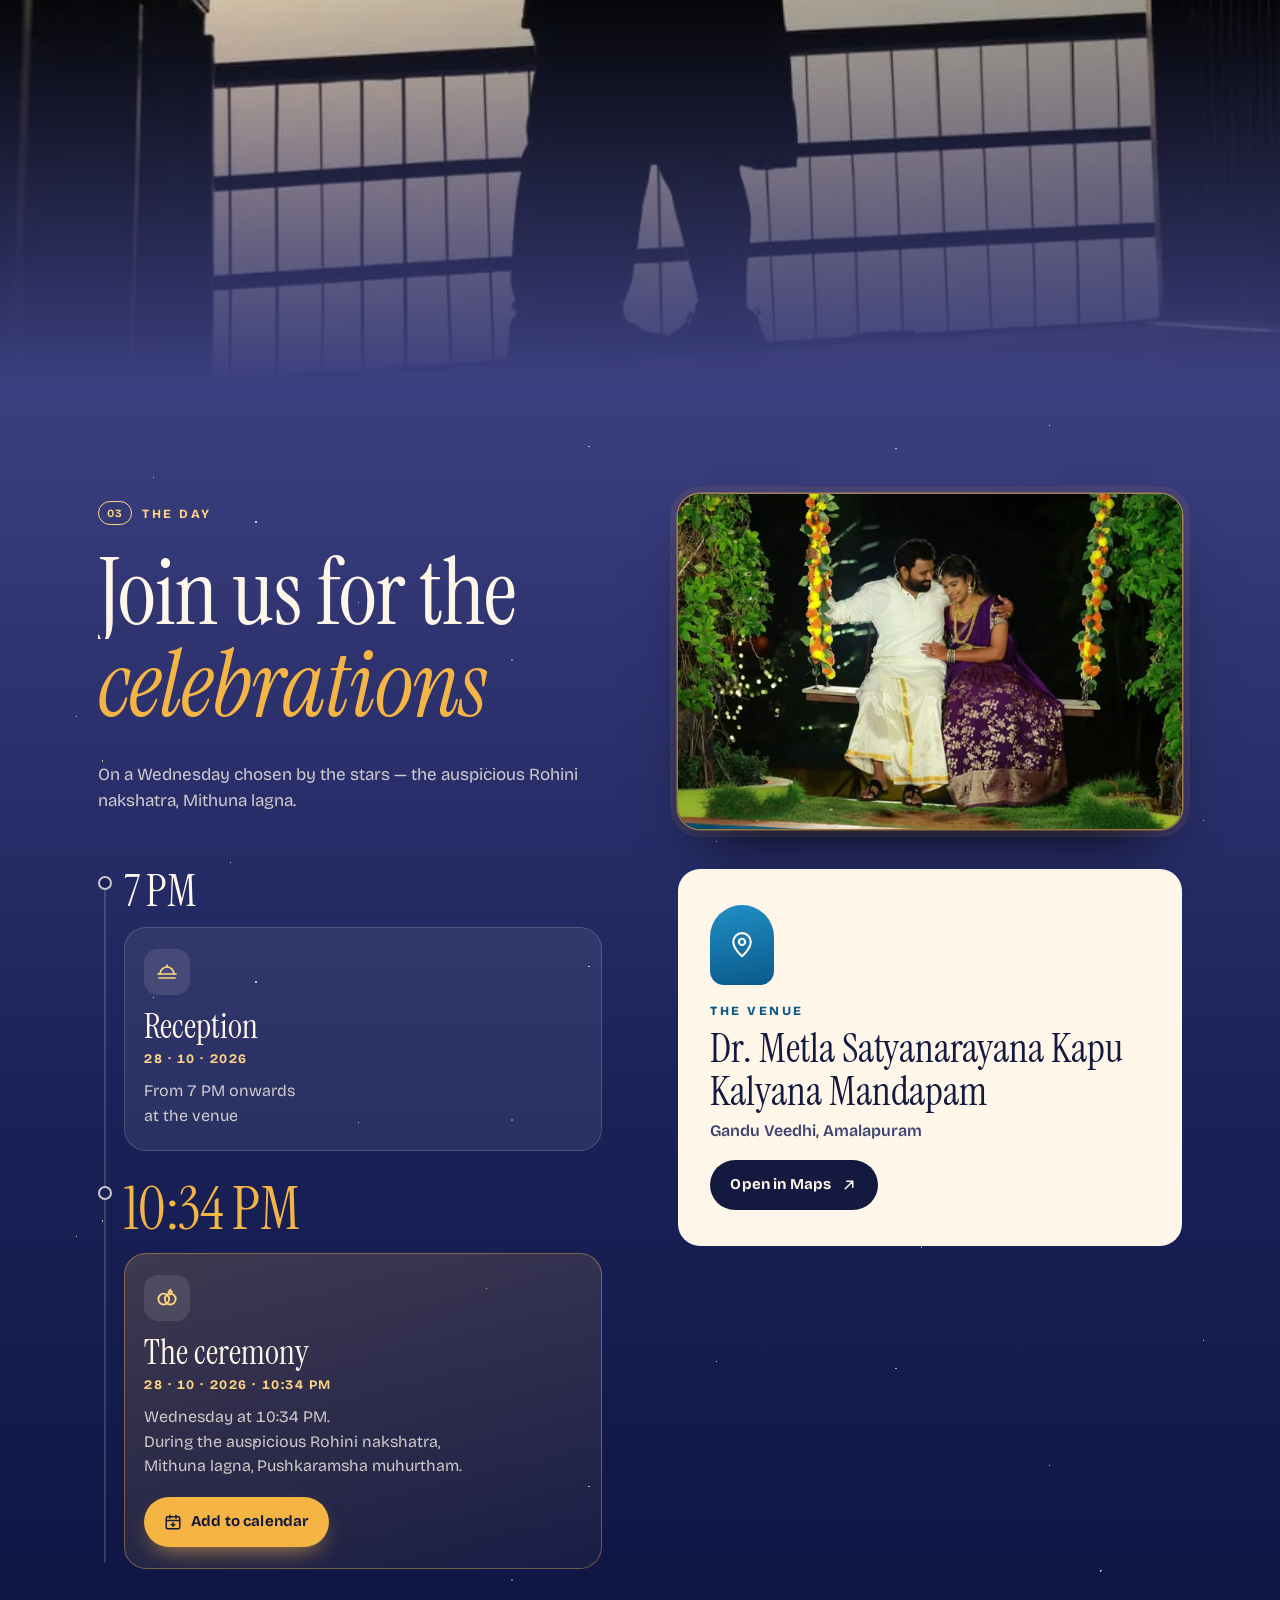
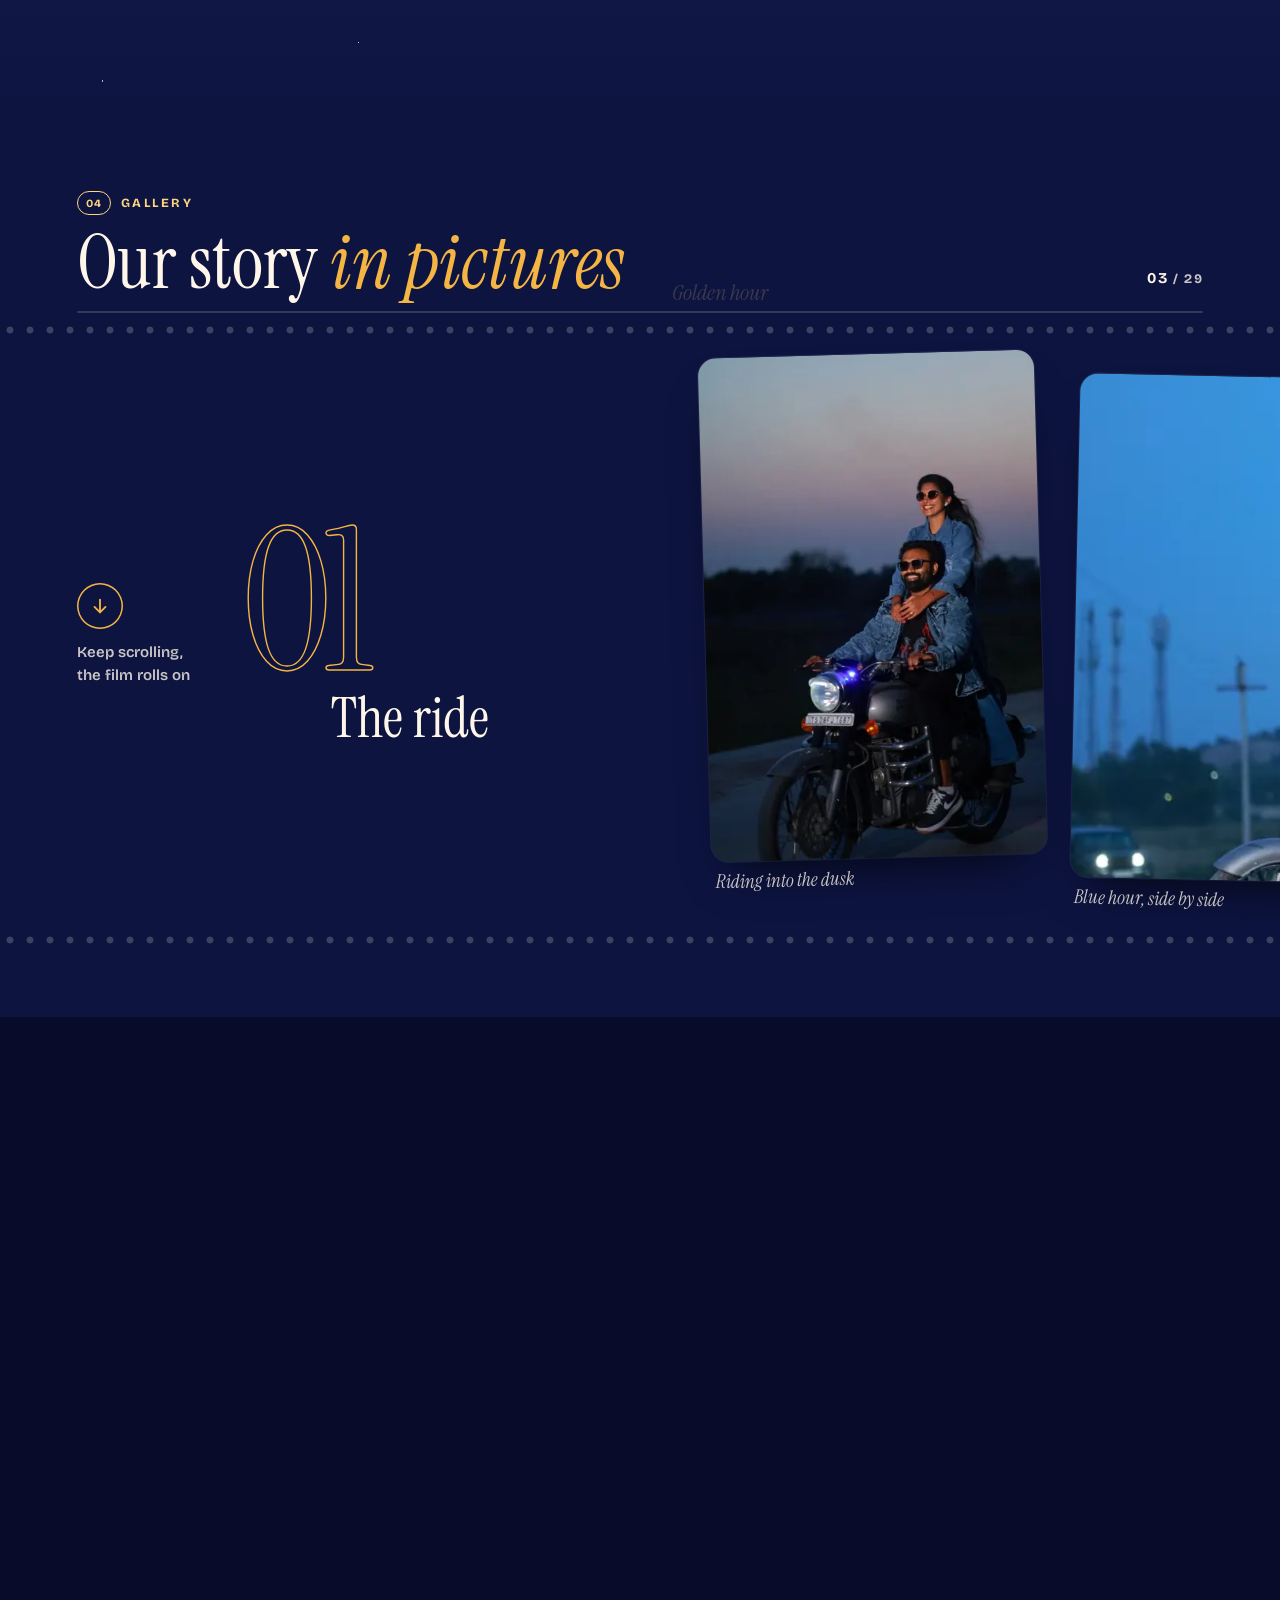
==== commit 18e42e96: "Hero opens on the uyyala photo, as a photo card that fits every phone - First slide is now the garla" ====
--- a/index.html
+++ b/index.html
@@ -29,8 +29,8 @@
 <link rel="preconnect" href="https://fonts.gstatic.com" crossorigin>
 <link rel="stylesheet" href="https://fonts.googleapis.com/css2?family=Anek+Telugu:wght@400..700&family=Bricolage+Grotesque:opsz,wdth,wght@12..96,75..100,400..800&family=Instrument+Serif:ital@0;1&family=Ramaraja&display=swap">
 <link rel="preload" as="image" type="image/webp" fetchpriority="high"
-      imagesrcset="img/shoot/bike-dusk-sm.webp 506w, img/shoot/bike-dusk.webp 853w"
-      imagesizes="(min-width: 960px) 460px, 100vw">
+      imagesrcset="img/shoot/hero-swing-sm.webp 520w, img/shoot/hero-swing.webp 853w"
+      imagesizes="(min-width: 960px) 560px, 100vw">
 <link rel="stylesheet" href="css/style.css">
 <script>
   // Before first paint: enable JS styles, set the language, start the loader.
@@ -128,29 +128,29 @@
 
     <figure class="story__frame is-active">
       <picture>
-        <source type="image/webp" srcset="img/shoot/bike-dusk-sm.webp 506w, img/shoot/bike-dusk.webp 853w" sizes="(min-width: 960px) 460px, 100vw">
-        <img src="img/shoot/bike-dusk.jpg" width="853" height="1280" fetchpriority="high" decoding="async" alt="Sailakshmi and Dharmaveer riding a motorbike at dusk" style="object-position: 50% 38%">
+        <source type="image/webp" srcset="img/shoot/hero-swing-sm.webp 520w, img/shoot/hero-swing.webp 853w" sizes="(min-width: 960px) 560px, 100vw">
+        <img src="img/shoot/hero-swing.jpg" width="853" height="853" fetchpriority="high" decoding="async" alt="Sailakshmi on a swing hung with marigold garlands, smiling up at Dharmaveer" style="object-position: 50% 0%">
       </picture>
-      <figcaption class="sticker" style="--rot:-7deg"><span class="t-en">Dusk ride</span><span class="t-te">సాయంత్రం షికారు</span></figcaption>
+      <figcaption class="sticker" style="--rot:-7deg"><span class="t-en">On the uyyala</span><span class="t-te">ఉయ్యాలలో</span></figcaption>
     </figure>
     <figure class="story__frame">
       <picture>
-        <source type="image/webp" data-srcset="img/shoot/palace-walk-sm.webp 506w, img/shoot/palace-walk.webp 853w" sizes="(min-width: 960px) 460px, 100vw">
-        <img data-src="img/shoot/palace-walk.jpg" width="853" height="1280" decoding="async" alt="Dharmaveer and Sailakshmi walking hand in hand through a blue and gold palace hall" style="object-position: 72% 50%">
+        <source type="image/webp" data-srcset="img/shoot/palace-walk-sm.webp 506w, img/shoot/palace-walk.webp 853w" sizes="(min-width: 960px) 540px, 100vw">
+        <img data-src="img/shoot/palace-walk.jpg" width="853" height="1280" decoding="async" alt="Dharmaveer and Sailakshmi walking hand in hand through a blue and gold palace hall" style="object-position: 50% 72%">
       </picture>
       <figcaption class="sticker sticker--r" style="--rot:5deg"><span class="t-en">Hand in hand</span><span class="t-te">చేయి చేయి కలిపి</span></figcaption>
     </figure>
     <figure class="story__frame">
       <picture>
-        <source type="image/webp" data-srcset="img/shoot/garden-hug-sm.webp 506w, img/shoot/garden-hug.webp 853w" sizes="(min-width: 960px) 460px, 100vw">
+        <source type="image/webp" data-srcset="img/shoot/garden-hug-sm.webp 506w, img/shoot/garden-hug.webp 853w" sizes="(min-width: 960px) 540px, 100vw">
         <img data-src="img/shoot/garden-hug.jpg" width="853" height="1280" decoding="async" alt="Dharmaveer and Sailakshmi in a warm hug in the garden" style="object-position: 50% 26%">
       </picture>
       <figcaption class="sticker" style="--rot:-4deg"><span class="t-en">In the garden</span><span class="t-te">తోటలో</span></figcaption>
     </figure>
     <figure class="story__frame">
       <picture>
-        <source type="image/webp" data-srcset="img/shoot/peekaboo-sm.webp 506w, img/shoot/peekaboo.webp 853w" sizes="(min-width: 960px) 460px, 100vw">
-        <img data-src="img/shoot/peekaboo.jpg" width="853" height="1280" decoding="async" alt="Sailakshmi smiling in a white dress while Dharmaveer watches from behind" style="object-position: 50% 26%">
+        <source type="image/webp" data-srcset="img/shoot/peekaboo-sm.webp 506w, img/shoot/peekaboo.webp 853w" sizes="(min-width: 960px) 540px, 100vw">
+        <img data-src="img/shoot/peekaboo.jpg" width="853" height="1280" decoding="async" alt="Sailakshmi smiling in a white dress while Dharmaveer watches from behind" style="object-position: 50% 0%">
       </picture>
       <figcaption class="sticker sticker--r" style="--rot:6deg"><span class="t-en">Peekaboo</span><span class="t-te">దాగుడుమూతలు</span></figcaption>
     </figure>
@@ -560,8 +560,8 @@
     <figure class="seeyou" id="seeyou">
       <span class="seeyou__photo">
         <picture>
-          <source type="image/webp" srcset="img/shoot/swing-smile-sm.webp">
-          <img src="img/shoot/swing-smile-sm.jpg" width="760" height="506" loading="lazy" decoding="async" alt="Sailakshmi and Dharmaveer smiling on the garlanded swing">
+          <source type="image/webp" srcset="img/shoot/swing-play-sm.webp">
+          <img src="img/shoot/swing-play-sm.jpg" width="760" height="506" loading="lazy" decoding="async" alt="Sailakshmi swinging playfully on the garlanded swing while Dharmaveer smiles">
         </picture>
       </span>
       <figcaption class="seeyou__cap"><span class="t-en">See you on <b class="num">28 · 10</b></span><span class="t-te"><b class="num">28 · 10</b> న కలుద్దాం</span></figcaption>
--- a/css/style.css
+++ b/css/style.css
@@ -190,7 +190,7 @@
 .topbar > * { pointer-events: auto; }
 .topbar__brand {
   display: inline-flex; align-items: baseline; gap: 10px; text-decoration: none; color: var(--ivory);
-  opacity: 0; transform: translateY(-6px); transition: opacity .3s, transform .3s var(--ease);
+  transition: opacity .3s, transform .3s var(--ease);
 }
 .topbar__mono { font-family: 'Instrument Serif', serif; font-size: 26px; line-height: 1; }
 .topbar__mono i { color: var(--marigold); padding: 0 1px; }
@@ -235,8 +235,14 @@
 .stack { position: relative; }
 .hero {
   position: sticky; top: 0; z-index: 0;
-  height: 100vh; height: 100svh; min-height: 560px;
-  background: var(--sky-6);
+  height: 100vh; height: 100svh; min-height: 540px;
+  /* phones: the photo is a card on top and the names sit below it, so the
+     picture is never stretched and the text never covers their faces */
+  display: flex; flex-direction: column; justify-content: center; gap: 18px;
+  padding: calc(var(--safe-top) + 58px) 14px calc(var(--safe-bottom) + 18px);
+  background:
+    radial-gradient(85% 42% at 50% 30%, rgba(245, 181, 68, .2), rgba(245, 181, 68, 0) 72%),
+    linear-gradient(#0d1440, #080c2a);
   color: var(--ivory);
   overflow: hidden;
   isolation: isolate;
@@ -244,7 +250,13 @@
 }
 .hero__dim { position: absolute; inset: 0; z-index: 6; background: #050820; opacity: 0; pointer-events: none; }
 
-.story { position: absolute; inset: 0; overflow: hidden; background: #10183f; color: var(--ivory); }
+/* the card keeps 4:5 on tall phones and gets squarer on short ones */
+.story {
+  position: relative; flex: 0 1 auto; min-height: 0;
+  width: 100%; max-width: 520px; align-self: center; aspect-ratio: 4 / 5;
+  overflow: hidden; border-radius: 26px; background: #10183f; color: var(--ivory);
+  box-shadow: 0 0 0 1px rgba(255, 246, 234, .16), 0 36px 70px -30px rgba(0, 0, 0, .9);
+}
 .story__frame { position: absolute; inset: 0; opacity: 0; transition: opacity .9s ease; }
 .story__frame.is-active { opacity: 1; z-index: 2; }
 .story__frame.is-under { opacity: 1; z-index: 1; }
@@ -256,12 +268,12 @@
 .has-gsap .story__frame, .has-gsap .story__frame img { transition: none; }
 .has-gsap .story__frame.is-active img, .has-gsap .story__frame img { transform: none; }
 .story::after { /* top shade so the bars and header stay readable */
-  content: ""; position: absolute; inset: 0 0 auto; height: 160px; z-index: 3; pointer-events: none;
-  background: linear-gradient(rgba(6, 9, 30, .6), rgba(6, 9, 30, 0));
+  content: ""; position: absolute; inset: 0 0 auto; height: 130px; z-index: 3; pointer-events: none;
+  background: linear-gradient(rgba(6, 9, 30, .62), rgba(6, 9, 30, 0));
 }
 
 .story__bars {
-  position: absolute; z-index: 4; left: 10px; right: 10px; top: calc(var(--safe-top) + 8px);
+  position: absolute; z-index: 4; left: 12px; right: 12px; top: 10px;
   display: flex; gap: 4px;
 }
 .story__bar { flex: 1; height: 3px; border-radius: 3px; background: rgba(255, 255, 255, .35); overflow: hidden; }
@@ -272,9 +284,11 @@
 @keyframes barFill { from { transform: scaleX(0); } to { transform: scaleX(1); } }
 
 .story__head {
-  position: absolute; z-index: 4; left: 14px; right: 120px; top: calc(var(--safe-top) + 22px);
+  position: absolute; z-index: 4; left: 14px; right: 14px; top: 22px;
   display: flex; align-items: center; gap: 10px;
-}
+  pointer-events: none; /* taps go through to the photo; only the pause button takes them */
+}
+.story__head .story__pause { pointer-events: auto; }
 .story__avatar {
   flex: none; width: 40px; height: 40px; padding: 2px; border-radius: 50%;
   background: conic-gradient(from 200deg, var(--marigold), #ff7a6b, #c86fd6, var(--marigold));
@@ -291,16 +305,16 @@
 .story__pause[aria-pressed="true"] .i-play { display: block; }
 .story__pause[aria-pressed="true"] .i-pause { display: none; }
 
+/* captions sit low on the photo, away from faces */
 .sticker {
-  position: absolute; z-index: 2; left: 18px; top: calc(var(--safe-top) + 92px);
+  position: absolute; z-index: 2; left: 16px; bottom: 16px;
   padding: 9px 16px 10px; border-radius: 14px;
   background: var(--ivory); color: var(--ink);
-  font-family: var(--font-display); font-style: italic; font-size: 26px; line-height: 1;
+  font-family: var(--font-display); font-style: italic; font-size: 25px; line-height: 1;
   box-shadow: 0 10px 30px -12px rgba(0, 0, 0, .6);
   transform: rotate(var(--rot, -6deg)) scale(.6); opacity: 0;
   transition: transform .55s var(--pop) .25s, opacity .3s .25s;
 }
-.sticker--r { left: auto; right: 18px; }
 html[data-lang="te"] .sticker { font-family: var(--font-te); font-style: normal; font-weight: 600; font-size: 19px; padding-top: 11px; }
 .story__frame.is-active .sticker { transform: rotate(var(--rot, -6deg)) scale(1); opacity: 1; }
 .has-gsap .sticker { transition: none; transform: rotate(var(--rot, -6deg)); opacity: 1; }
@@ -314,9 +328,9 @@
 .story__tap:focus-visible { outline-offset: -6px; }
 
 .hero__content {
-  position: absolute; z-index: 5; left: 0; right: 0; bottom: 0;
-  padding: 120px var(--gutter) calc(var(--safe-bottom) + 20px);
-  background: linear-gradient(to top, rgba(8, 12, 42, .95) 0%, rgba(8, 12, 42, .78) 45%, rgba(8, 12, 42, 0) 100%);
+  position: relative; z-index: 5; flex: none;
+  width: 100%; max-width: 520px; align-self: center;
+  padding: 0 4px;
   pointer-events: none;
 }
 .hero__content a, .hero__content button { pointer-events: auto; }
@@ -354,9 +368,9 @@
 .hero__ctas { margin-top: 16px; display: grid; grid-template-columns: 1fr 1fr; gap: 10px; }
 .hero__ctas .btn { padding: 0 12px; }
 
-/* rotating "save the date" badge */
+/* rotating "save the date" badge, tucked over the card's lower corner */
 .badge {
-  position: absolute; right: 14px; top: 34px; width: 100px; height: 100px;
+  position: absolute; right: -4px; top: -66px; width: 96px; height: 96px;
   overflow: visible;
 }
 .badge__spin { transform-origin: 60px 60px; animation: spin 18s linear infinite; }
@@ -368,15 +382,20 @@
 .badge__gem { fill: var(--ink); }
 @keyframes spin { to { transform: rotate(360deg); } }
 
-/* shorter phones: keep the couple's faces in view */
-@media (max-height: 720px) and (max-width: 959px) {
-  .hero__content { padding-top: 90px; padding-bottom: calc(var(--safe-bottom) + 14px); }
+/* shorter phones (most phones once the browser bars show) */
+@media (max-height: 760px) and (max-width: 959px) {
+  .hero { padding-top: calc(var(--safe-top) + 54px); gap: 14px; }
   .hero__names { font-size: min(14.6vw, 64px); }
   .hero__when { margin-top: 8px; font-size: 14px; }
   .hero__ctas { margin-top: 12px; }
   .hero__ctas .btn { min-height: 46px; font-size: 14px; }
-  .badge { width: 80px; height: 80px; top: 30px; }
-  .sticker { top: calc(var(--safe-top) + 80px); font-size: 22px; }
+  .badge { width: 80px; height: 80px; top: -54px; }
+  .sticker { font-size: 21px; padding: 8px 13px 9px; bottom: 12px; }
+}
+@media (max-height: 600px) and (max-width: 959px) {
+  .hero { padding-top: calc(var(--safe-top) + 50px); gap: 10px; }
+  .hero__names { font-size: min(12.4vw, 54px); }
+  .hero__ctas .btn { min-height: 44px; }
 }
 
 /* ==========================================================================
@@ -971,12 +990,14 @@
     color: var(--ink);
   }
   .story {
-    position: relative; inset: auto; grid-column: 2; grid-row: 1;
-    height: min(80svh, 800px); aspect-ratio: 9 / 16; border-radius: 30px;
+    grid-column: 2; grid-row: 1; align-self: center;
+    width: auto; max-width: none; height: min(74svh, 680px); aspect-ratio: 4 / 5; border-radius: 30px;
     box-shadow: 0 50px 90px -40px rgba(20, 26, 63, .65), 0 0 0 10px rgba(255, 255, 255, .6);
   }
-  .story__head { right: 14px; }
-  .hero__content { position: relative; grid-column: 1; grid-row: 1; padding: 0; background: none; }
+  .sticker { top: 84px; bottom: auto; font-size: 27px; }
+  .sticker--r { left: auto; right: 18px; }
+  .hero__content { grid-column: 1; grid-row: 1; max-width: none; padding: 0; }
+  .topbar:not(.is-solid) .topbar__brand { opacity: 0; transform: translateY(-6px); }
   .hero__kicker { color: var(--peacock); font-size: 14px; }
   .hero__names { font-size: clamp(84px, 8.6vw, 150px); }
   html[data-lang="te"] .hero__names { font-size: clamp(64px, 6.6vw, 116px); }
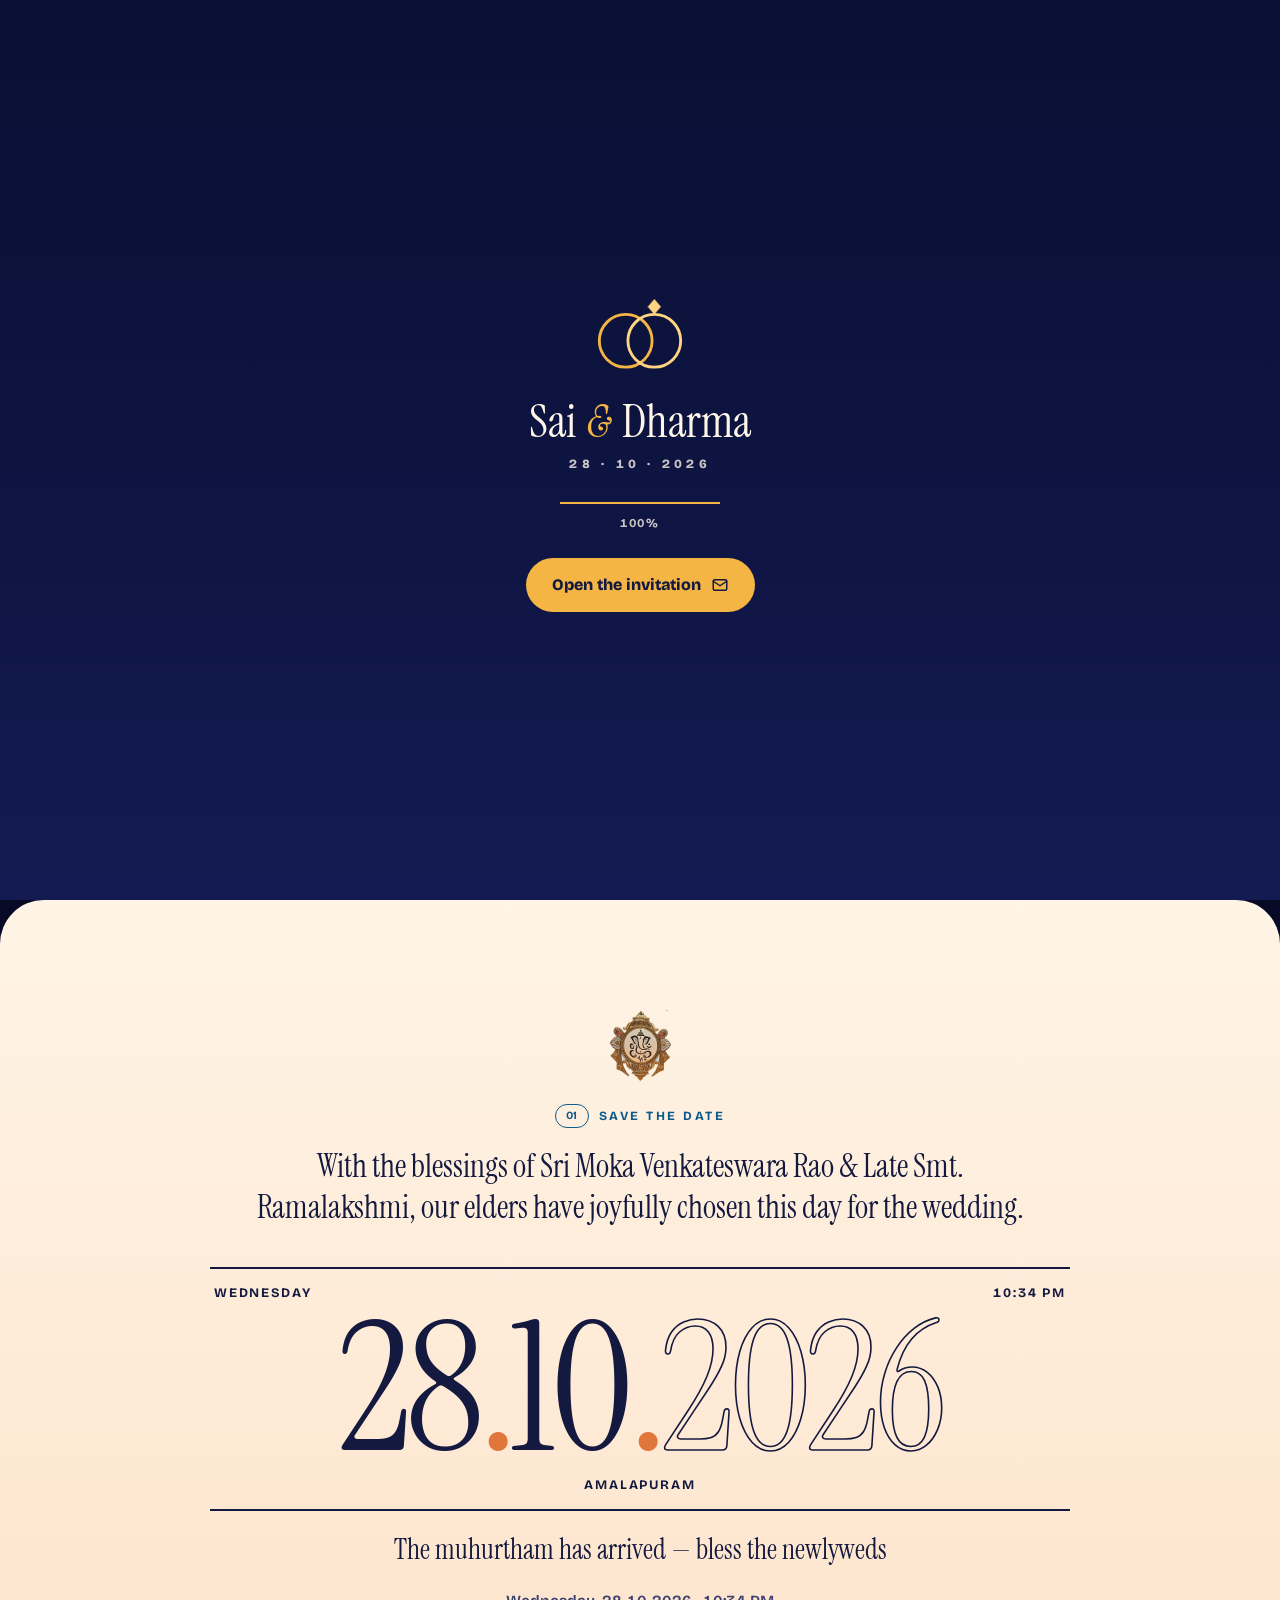
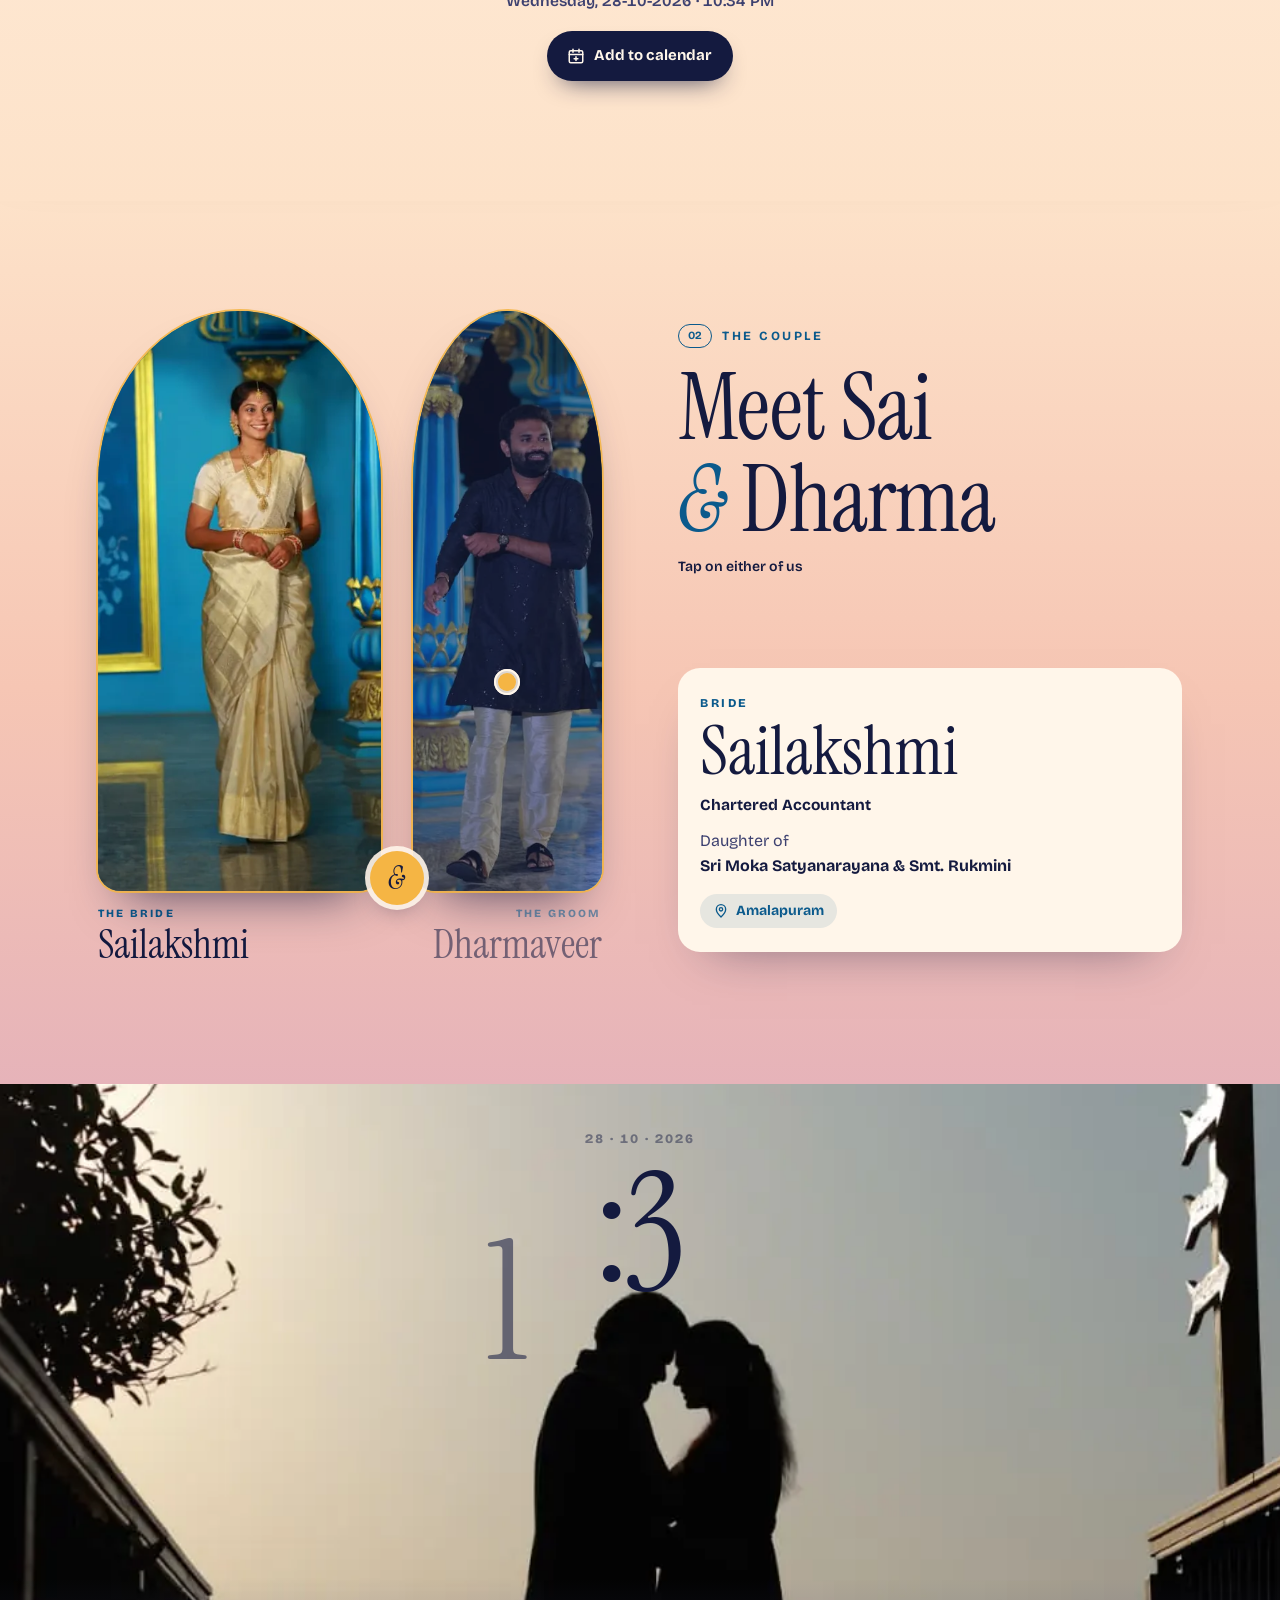
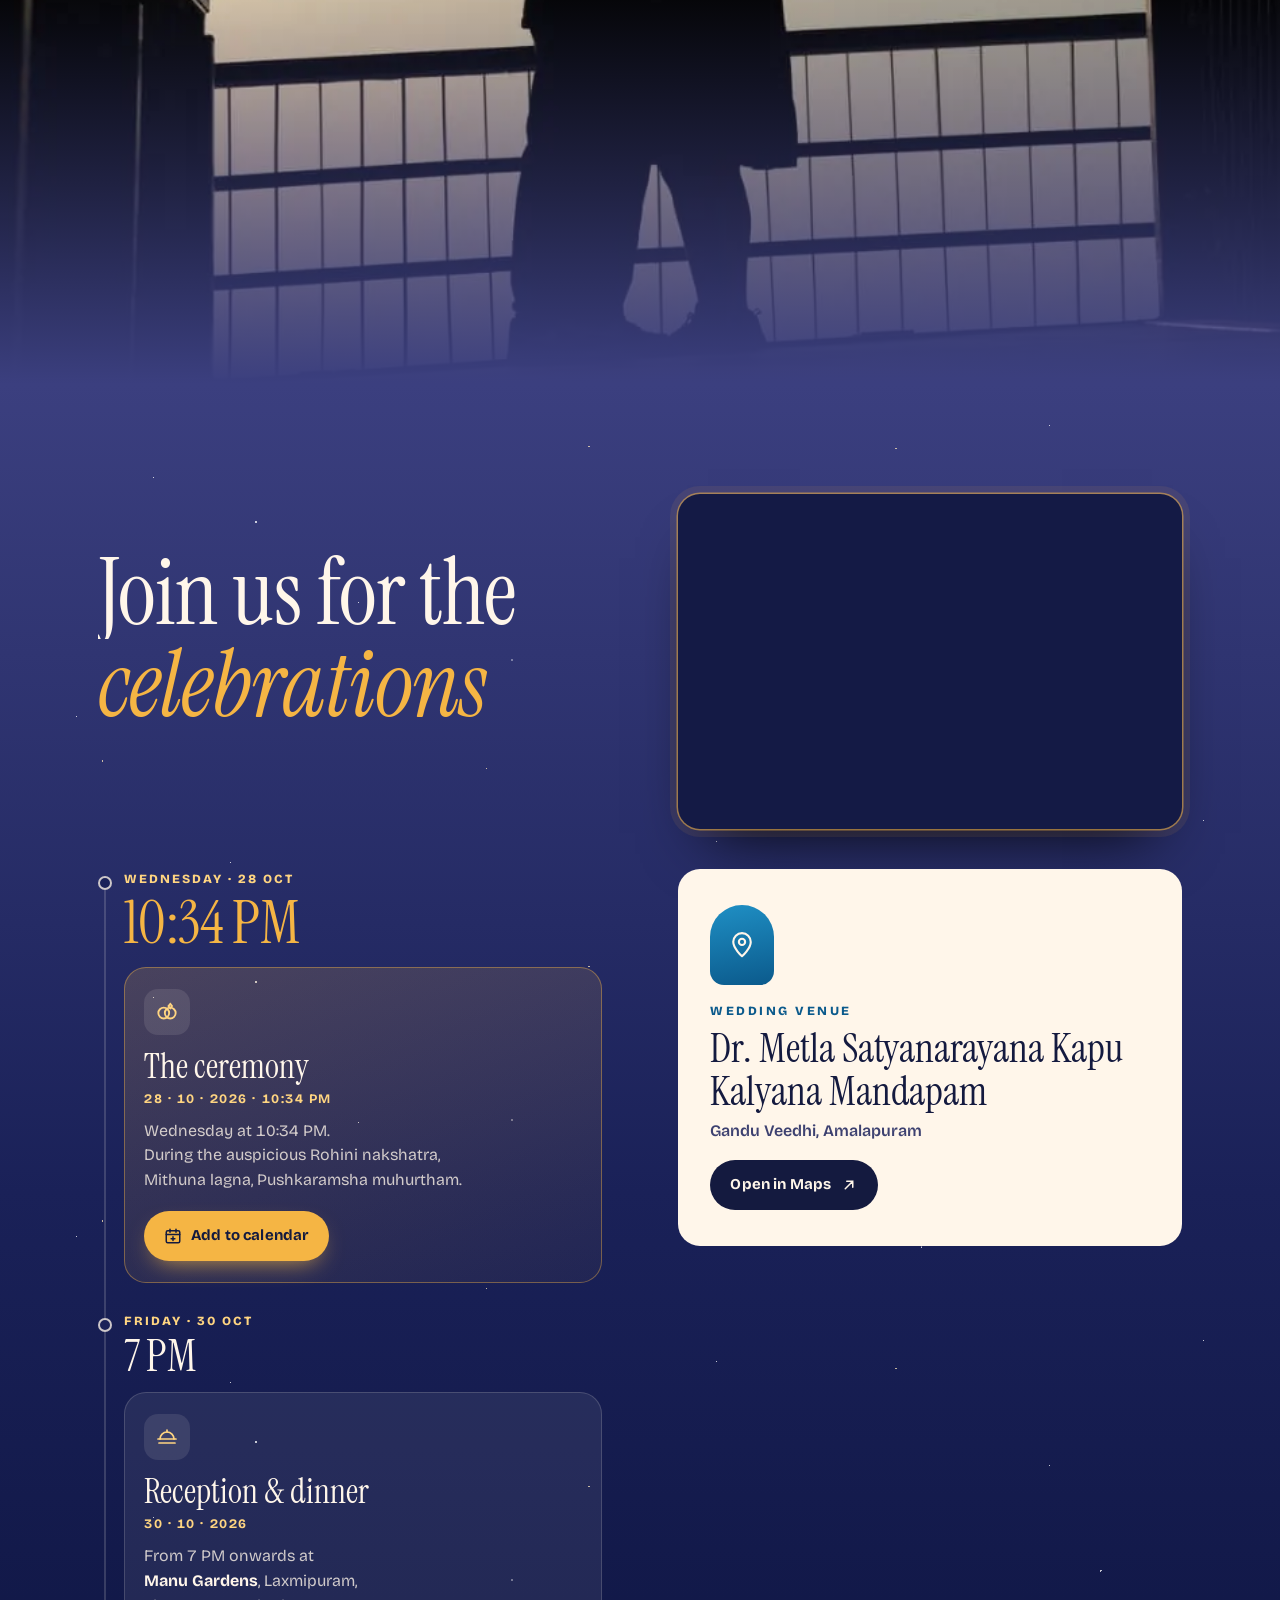
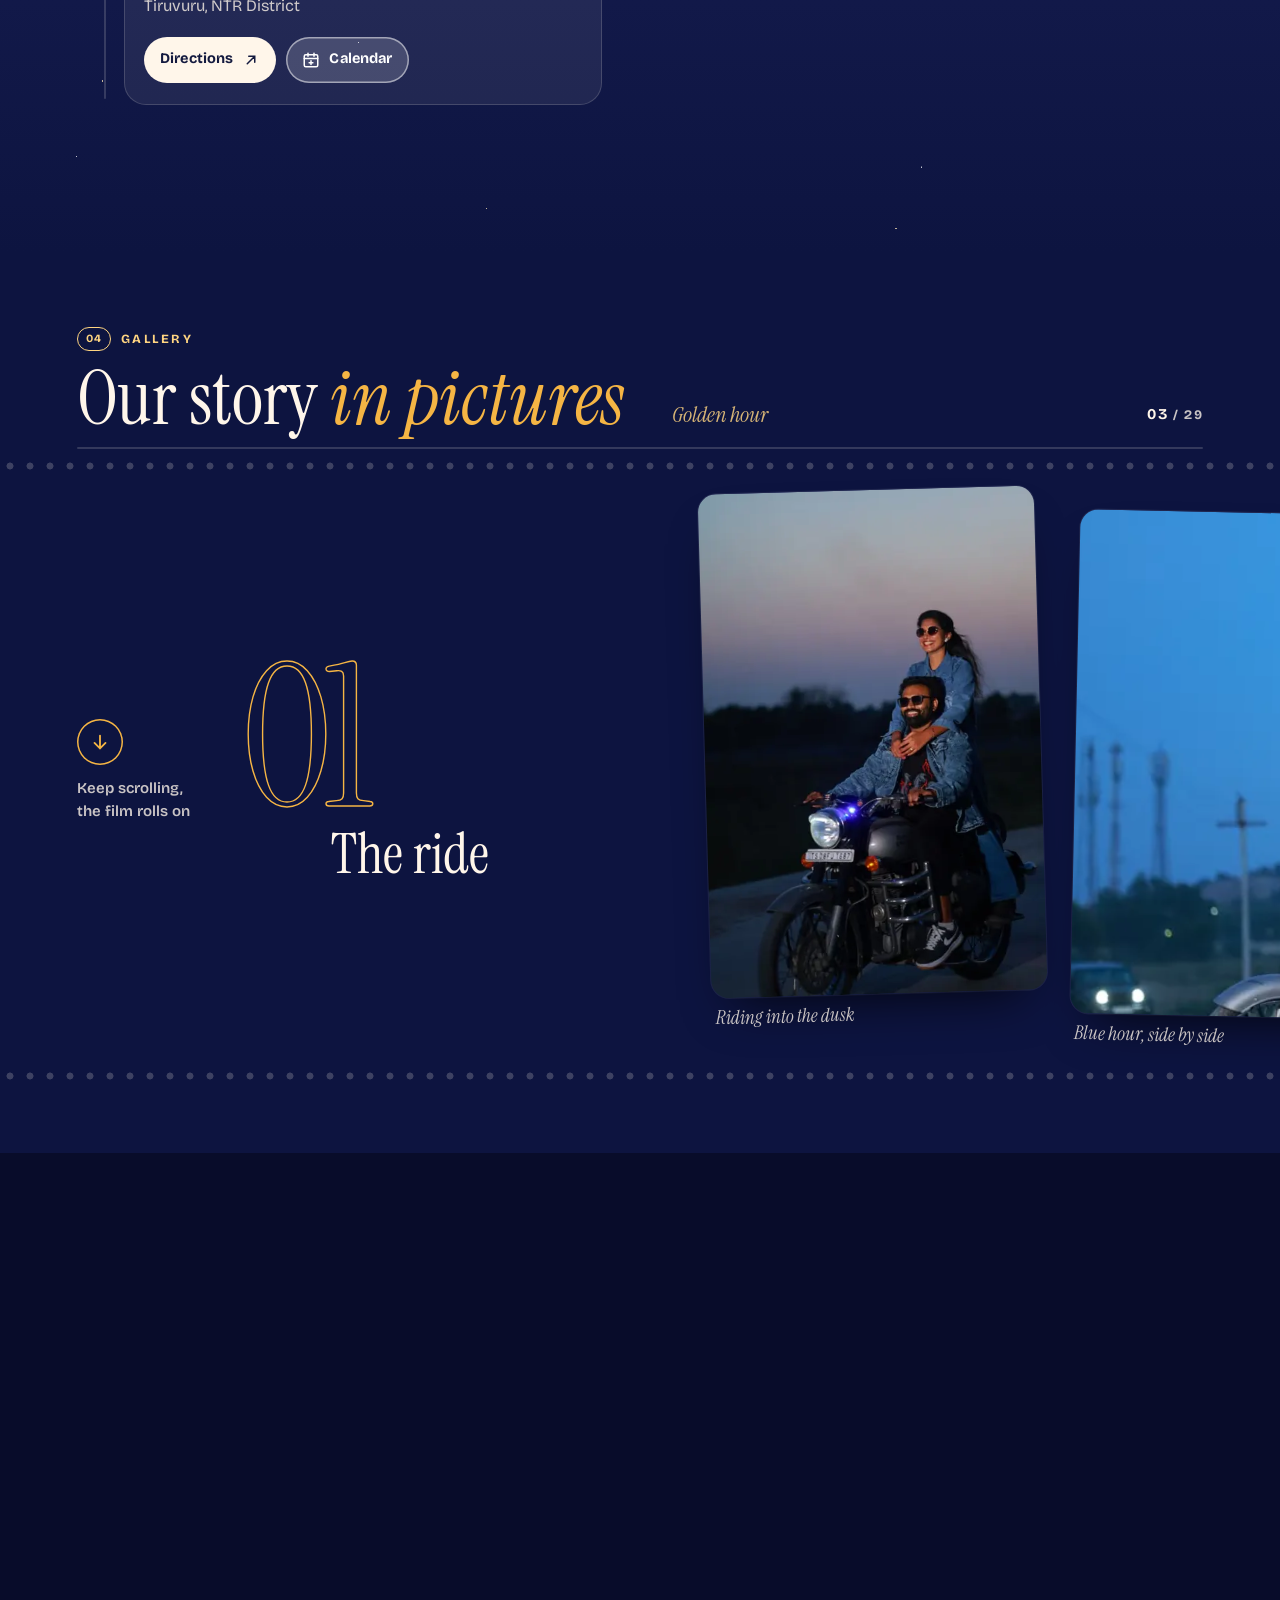
==== commit 4813b926: "Reception on 30 Oct at Manu Gardens, music on by default, actions at the end Reception - The recepti" ====
--- a/index.html
+++ b/index.html
@@ -92,9 +92,9 @@
     <span class="topbar__date num">28 · 10 · 2026</span>
   </a>
   <div class="topbar__tools">
-    <button class="music" id="musicBtn" type="button" aria-pressed="false" aria-label="Play music" hidden>
-      <span class="music__bars" aria-hidden="true"><i></i><i></i><i></i><i></i></span>
-      <span class="music__label">Music</span>
+    <button class="music" id="musicBtn" type="button" aria-pressed="false" aria-label="Turn music on" hidden>
+      <svg class="music__icon music__icon--on" viewBox="0 0 24 24" width="20" height="20" fill="none" stroke="currentColor" stroke-width="2" stroke-linecap="round" stroke-linejoin="round" aria-hidden="true"><path d="M4 9.5h3.5L12 5.5v13l-4.5-4H4z" fill="currentColor"/><path d="M15.5 9a4 4 0 0 1 0 6M18.2 6.5a7.6 7.6 0 0 1 0 11"/></svg>
+      <svg class="music__icon music__icon--off" viewBox="0 0 24 24" width="20" height="20" fill="none" stroke="currentColor" stroke-width="2" stroke-linecap="round" stroke-linejoin="round" aria-hidden="true"><path d="M4 9.5h3.5L12 5.5v13l-4.5-4H4z" fill="currentColor"/><path d="M16 9.5l5 5M21 9.5l-5 5"/></svg>
     </button>
     <div class="lang-pill" role="group" aria-label="Language / భాష">
       <button type="button" data-lang-set="en" aria-pressed="true">EN</button>
@@ -309,7 +309,7 @@
     <div class="stars stars--b" aria-hidden="true"></div>
     <svg class="moon" viewBox="0 0 100 100" aria-hidden="true"><path d="M64 10a40 40 0 1 0 26 66A34 34 0 1 1 64 10z"/></svg>
     <div class="wrap">
-      <p class="eyebrow eyebrow--dup" data-reveal><span class="eyebrow__n">03</span><span class="t-en">The Day</span><span class="t-te">శుభ కార్యక్రమాలు</span></p>
+      <p class="eyebrow eyebrow--dup" data-reveal><span class="eyebrow__n">03</span><span class="t-en">The events</span><span class="t-te">శుభ కార్యక్రమాలు</span></p>
       <h2 class="title" data-split><span class="t-en">Join us for the <i>celebrations</i></span><span class="t-te">శుభ కార్యక్రమాలు</span></h2>
       <p class="lead" data-reveal><span class="t-en">On a Wednesday chosen by the stars — the auspicious Rohini nakshatra, Mithuna lagna.</span><span class="t-te">స్వస్తిశ్రీ చాంద్రమానేన శ్రీ పరాభవ నామ సంవత్సర ఆశ్వీయుజ మాస బహుళ విదియ (తత్కాల విదియ) బుధవారము</span></p>
 
@@ -323,16 +323,8 @@
       <div class="timeline-wrap" id="timeline">
       <span class="timeline__line" aria-hidden="true"><i></i></span>
       <ol class="timeline">
-        <li class="moment">
-          <span class="moment__time num"><span class="t-en">7 PM</span><span class="t-te">రాత్రి 7</span></span>
-          <div class="moment__card">
-            <span class="moment__icon" aria-hidden="true"><svg viewBox="0 0 24 24" width="24" height="24" fill="none" stroke="currentColor" stroke-width="1.7" stroke-linecap="round"><path d="M3 14h18"/><path d="M5 14a7 7 0 0 1 14 0"/><path d="M12 7V5"/><path d="M4 18h16"/></svg></span>
-            <h3 class="moment__title"><span class="t-en">Reception</span><span class="t-te">విందు</span></h3>
-            <p class="moment__date num">28 · 10 · 2026</p>
-            <p class="moment__text"><span class="t-en">From <span class="num">7 PM</span> onwards<br>at the venue</span><span class="t-te">రాత్రి 7 గంటల నుండి<br>కళ్యాణ వేదిక వద్ద</span></p>
-          </div>
-        </li>
         <li class="moment moment--main">
+          <span class="moment__day"><span class="t-en">Wednesday · 28 Oct</span><span class="t-te">బుధవారము · 28 అక్టోబర్</span></span>
           <span class="moment__time num"><span class="t-en">10:34 PM</span><span class="t-te">రాత్రి 10:34</span></span>
           <div class="moment__card">
             <span class="moment__icon" aria-hidden="true"><svg viewBox="0 0 24 24" width="26" height="26" fill="none" stroke="currentColor" stroke-width="1.7" stroke-linecap="round"><circle cx="9" cy="13" r="5"/><circle cx="15" cy="13" r="5"/><path d="M15 4.5l1.6 2-1.6 2-1.6-2z"/></svg></span>
@@ -345,6 +337,26 @@
             </a>
           </div>
         </li>
+        <li class="moment">
+          <span class="moment__day"><span class="t-en">Friday · 30 Oct</span><span class="t-te">శుక్రవారము · 30 అక్టోబర్</span></span>
+          <span class="moment__time num"><span class="t-en">7 PM</span><span class="t-te">రాత్రి 7</span></span>
+          <div class="moment__card">
+            <span class="moment__icon" aria-hidden="true"><svg viewBox="0 0 24 24" width="24" height="24" fill="none" stroke="currentColor" stroke-width="1.7" stroke-linecap="round"><path d="M3 14h18"/><path d="M5 14a7 7 0 0 1 14 0"/><path d="M12 7V5"/><path d="M4 18h16"/></svg></span>
+            <h3 class="moment__title"><span class="t-en">Reception &amp; dinner</span><span class="t-te">విందు</span></h3>
+            <p class="moment__date num">30 · 10 · 2026</p>
+            <p class="moment__text"><span class="t-en">From <span class="num">7 PM</span> onwards at<br><b>Manu Gardens</b>, Laxmipuram,<br>Tiruvuru, NTR District</span><span class="t-te">రాత్రి 7 గంటల నుండి<br><b>మను గార్డెన్స్</b>, లక్ష్మీపురం,<br>తిరువూరు, ఎన్.టి.ఆర్. జిల్లా</span></p>
+            <div class="moment__btns">
+              <a class="btn btn--light" href="https://www.google.com/maps/search/?api=1&amp;query=Manu+Gardens%2C+Laxmipuram%2C+Tiruvuru%2C+NTR+District" target="_blank" rel="noopener">
+                <span class="t-en">Directions</span><span class="t-te">దారి చూపించు</span>
+                <svg viewBox="0 0 24 24" width="18" height="18" fill="none" stroke="currentColor" stroke-width="2" stroke-linecap="round" aria-hidden="true"><path d="M7 17L17 7M9 7h8v8"/></svg>
+              </a>
+              <a class="btn btn--glass" href="assets/reception.ics" download="sailakshmi-dharmaveer-reception.ics" aria-label="Add the reception to your calendar">
+                <svg viewBox="0 0 24 24" width="18" height="18" fill="none" stroke="currentColor" stroke-width="2" stroke-linecap="round" aria-hidden="true"><rect x="3" y="5" width="18" height="16" rx="2"/><path d="M3 10h18M8 3v4M16 3v4M12 13v5M9.5 15.5h5"/></svg>
+                <span class="t-en">Calendar</span><span class="t-te">క్యాలెండర్</span>
+              </a>
+            </div>
+          </div>
+        </li>
       </ol>
       </div>
 
@@ -353,7 +365,7 @@
           <svg viewBox="0 0 24 24" width="30" height="30" fill="none" stroke="currentColor" stroke-width="1.7" stroke-linecap="round" stroke-linejoin="round"><path d="M12 21s-7-6.2-7-11.5A7 7 0 0 1 19 9.5C19 14.8 12 21 12 21z"/><circle cx="12" cy="9.5" r="2.5"/></svg>
         </div>
         <div class="venue__body">
-          <h3 class="venue__title"><span class="t-en">The venue</span><span class="t-te">కళ్యాణవేదిక</span></h3>
+          <h3 class="venue__title"><span class="t-en">Wedding venue</span><span class="t-te">కళ్యాణవేదిక</span></h3>
           <p class="venue__name"><span class="t-en">Dr. Metla Satyanarayana Kapu Kalyana Mandapam</span><span class="t-te">డా॥ మెట్ల సత్యనారాయణ కాపు కళ్యాణ మండపము</span></p>
           <p class="venue__addr"><span class="t-en">Gandu Veedhi, Amalapuram</span><span class="t-te">గండు వీధి, అమలాపురం</span></p>
           <a class="btn btn--light" href="https://maps.app.goo.gl/zeCjRQWN1eaNN1hv5" target="_blank" rel="noopener">
@@ -567,6 +579,21 @@
       <figcaption class="seeyou__cap"><span class="t-en">See you on <b class="num">28 · 10</b></span><span class="t-te"><b class="num">28 · 10</b> న కలుద్దాం</span></figcaption>
     </figure>
 
+    <nav class="endbar" aria-label="Quick actions">
+      <a class="endbar__btn" href="https://maps.app.goo.gl/zeCjRQWN1eaNN1hv5" target="_blank" rel="noopener">
+        <svg viewBox="0 0 24 24" width="20" height="20" fill="none" stroke="currentColor" stroke-width="2" stroke-linecap="round" stroke-linejoin="round" aria-hidden="true"><path d="M12 21s-7-6.2-7-11.5A7 7 0 0 1 19 9.5C19 14.8 12 21 12 21z"/><circle cx="12" cy="9.5" r="2.5"/></svg>
+        <span class="t-en">Directions</span><span class="t-te">దారి</span>
+      </a>
+      <a class="endbar__btn" href="assets/sumuhurtham.ics" download="sailakshmi-dharmaveer-sumuhurtham.ics">
+        <svg viewBox="0 0 24 24" width="20" height="20" fill="none" stroke="currentColor" stroke-width="2" stroke-linecap="round" aria-hidden="true"><rect x="3" y="5" width="18" height="16" rx="2"/><path d="M3 10h18M8 3v4M16 3v4"/></svg>
+        <span class="t-en">Calendar</span><span class="t-te">క్యాలెండర్</span>
+      </a>
+      <a class="endbar__btn endbar__btn--wa" id="shareBtn" href="https://wa.me/?text=" target="_blank" rel="noopener">
+        <svg viewBox="0 0 32 32" width="20" height="20" aria-hidden="true"><path fill="currentColor" d="M16.04 3C9.4 3 4 8.36 4 14.97c0 2.33.67 4.5 1.84 6.35L4 29l7.9-1.8a12.1 12.1 0 0 0 4.14.73C22.68 27.93 28 22.57 28 15.97 28 9.36 22.68 3 16.04 3zm0 22.73c-1.3 0-2.58-.24-3.78-.7l-.27-.1-4.69 1.07 1.1-4.53-.18-.29a9.9 9.9 0 0 1-1.6-5.21c0-5.4 4.42-9.79 9.84-9.79 5.42 0 9.66 4.39 9.66 9.79 0 5.4-4.24 9.76-9.66 9.76zm5.4-7.32c-.3-.15-1.75-.86-2.02-.96-.27-.1-.47-.15-.67.15-.2.3-.77.96-.94 1.16-.17.2-.35.22-.64.07-.3-.15-1.25-.46-2.38-1.46-.88-.78-1.47-1.75-1.64-2.04-.17-.3-.02-.46.13-.6.13-.13.3-.35.44-.52.15-.17.2-.3.3-.5.1-.2.05-.37-.02-.52-.08-.15-.67-1.6-.92-2.2-.24-.57-.49-.5-.67-.5h-.57c-.2 0-.52.08-.79.37-.27.3-1.04 1.01-1.04 2.47 0 1.45 1.06 2.86 1.21 3.06.15.2 2.09 3.18 5.06 4.46.71.3 1.26.48 1.69.62.71.22 1.36.19 1.87.12.57-.09 1.75-.71 2-1.4.25-.69.25-1.28.17-1.4-.07-.13-.27-.2-.57-.35z"/></svg>
+        <span class="t-en">Share</span><span class="t-te">పంపండి</span>
+      </a>
+    </nav>
+
     <div class="closing__footer">
       <span class="t-en">Sailakshmi &amp; Dharmaveer</span><span class="t-te">సాయిలక్ష్మి &amp; ధర్మవీర్</span>
       <i aria-hidden="true">·</i>
@@ -592,21 +619,6 @@
   </div>
 </footer>
 
-<!-- ============ DOCK: the three things guests need ============ -->
-<nav class="dock" id="dock" aria-label="Quick actions">
-  <a class="dock__btn" href="https://maps.app.goo.gl/zeCjRQWN1eaNN1hv5" target="_blank" rel="noopener">
-    <svg viewBox="0 0 24 24" width="20" height="20" fill="none" stroke="currentColor" stroke-width="2" stroke-linecap="round" stroke-linejoin="round" aria-hidden="true"><path d="M12 21s-7-6.2-7-11.5A7 7 0 0 1 19 9.5C19 14.8 12 21 12 21z"/><circle cx="12" cy="9.5" r="2.5"/></svg>
-    <span class="t-en">Directions</span><span class="t-te">దారి</span>
-  </a>
-  <a class="dock__btn" href="assets/sumuhurtham.ics" download="sailakshmi-dharmaveer-sumuhurtham.ics">
-    <svg viewBox="0 0 24 24" width="20" height="20" fill="none" stroke="currentColor" stroke-width="2" stroke-linecap="round" aria-hidden="true"><rect x="3" y="5" width="18" height="16" rx="2"/><path d="M3 10h18M8 3v4M16 3v4"/></svg>
-    <span class="t-en">Calendar</span><span class="t-te">క్యాలెండర్</span>
-  </a>
-  <a class="dock__btn dock__btn--wa" id="shareBtn" href="https://wa.me/?text=" target="_blank" rel="noopener">
-    <svg viewBox="0 0 32 32" width="20" height="20" aria-hidden="true"><path fill="currentColor" d="M16.04 3C9.4 3 4 8.36 4 14.97c0 2.33.67 4.5 1.84 6.35L4 29l7.9-1.8a12.1 12.1 0 0 0 4.14.73C22.68 27.93 28 22.57 28 15.97 28 9.36 22.68 3 16.04 3zm0 22.73c-1.3 0-2.58-.24-3.78-.7l-.27-.1-4.69 1.07 1.1-4.53-.18-.29a9.9 9.9 0 0 1-1.6-5.21c0-5.4 4.42-9.79 9.84-9.79 5.42 0 9.66 4.39 9.66 9.79 0 5.4-4.24 9.76-9.66 9.76zm5.4-7.32c-.3-.15-1.75-.86-2.02-.96-.27-.1-.47-.15-.67.15-.2.3-.77.96-.94 1.16-.17.2-.35.22-.64.07-.3-.15-1.25-.46-2.38-1.46-.88-.78-1.47-1.75-1.64-2.04-.17-.3-.02-.46.13-.6.13-.13.3-.35.44-.52.15-.17.2-.3.3-.5.1-.2.05-.37-.02-.52-.08-.15-.67-1.6-.92-2.2-.24-.57-.49-.5-.67-.5h-.57c-.2 0-.52.08-.79.37-.27.3-1.04 1.01-1.04 2.47 0 1.45 1.06 2.86 1.21 3.06.15.2 2.09 3.18 5.06 4.46.71.3 1.26.48 1.69.62.71.22 1.36.19 1.87.12.57-.09 1.75-.71 2-1.4.25-.69.25-1.28.17-1.4-.07-.13-.27-.2-.57-.35z"/></svg>
-    <span class="t-en">Share</span><span class="t-te">పంపండి</span>
-  </a>
-</nav>
 
 <audio id="bgm" preload="none" loop></audio>
 
--- a/css/style.css
+++ b/css/style.css
@@ -182,11 +182,11 @@
 .topbar {
   position: fixed; z-index: 40; left: 0; right: 0; top: 0;
   display: flex; align-items: center; justify-content: space-between; gap: 12px;
-  padding: calc(var(--safe-top) + 18px) 12px 10px 16px;
+  padding: calc(var(--safe-top) + 10px) 12px 10px 16px;
   pointer-events: none;
   transition: background-color .35s, padding .35s var(--ease), box-shadow .35s, opacity .4s;
 }
-.is-loading .topbar, .is-loading .dock { opacity: 0; }
+.is-loading .topbar { opacity: 0; }
 .topbar > * { pointer-events: auto; }
 .topbar__brand {
   display: inline-flex; align-items: baseline; gap: 10px; text-decoration: none; color: var(--ivory);
@@ -204,18 +204,20 @@
 .topbar.is-solid .topbar__brand { opacity: 1; transform: none; }
 
 .music {
-  display: inline-flex; align-items: center; gap: 8px; min-height: 40px; padding: 0 14px 0 12px;
-  border: 0; border-radius: 99px; color: #fff; font-size: 13px; font-weight: 700;
-  background: rgba(10, 16, 48, .5); box-shadow: inset 0 0 0 1px rgba(255, 255, 255, .28);
+  position: relative; display: inline-grid; place-items: center; width: 44px; height: 44px; padding: 0;
+  border: 0; border-radius: 50%; color: #fff;
+  background: rgba(10, 16, 48, .55); box-shadow: inset 0 0 0 1px rgba(255, 255, 255, .3);
+  -webkit-tap-highlight-color: transparent;
 }
 .music[hidden] { display: none; }
-.music__bars { display: inline-flex; align-items: flex-end; gap: 2px; height: 14px; }
-.music__bars i { width: 3px; height: 4px; border-radius: 2px; background: var(--marigold); transform-origin: bottom; }
-.music[aria-pressed="true"] .music__bars i { height: 14px; animation: eq .9s ease-in-out infinite alternate; }
-.music[aria-pressed="true"] .music__bars i:nth-child(2) { animation-delay: -.3s; }
-.music[aria-pressed="true"] .music__bars i:nth-child(3) { animation-delay: -.6s; }
-.music[aria-pressed="true"] .music__bars i:nth-child(4) { animation-delay: -.15s; }
-@keyframes eq { from { transform: scaleY(.25); } to { transform: scaleY(1); } }
+.music__icon { grid-area: 1 / 1; }
+.music__icon--on, .music[aria-pressed="true"] .music__icon--off { display: none; }
+.music[aria-pressed="true"] .music__icon--on { display: block; }
+.music[aria-pressed="true"]::after { /* a gentle ring while the song plays */
+  content: ""; position: absolute; inset: -2px; border-radius: 50%; border: 2px solid var(--marigold);
+  animation: musicRing 2.4s ease-out infinite; pointer-events: none;
+}
+@keyframes musicRing { from { transform: scale(1); opacity: .9; } to { transform: scale(1.45); opacity: 0; } }
 
 .lang-pill {
   display: inline-flex; padding: 3px; border-radius: 99px;
@@ -239,7 +241,7 @@
   /* phones: the photo is a card on top and the names sit below it, so the
      picture is never stretched and the text never covers their faces */
   display: flex; flex-direction: column; justify-content: center; gap: 18px;
-  padding: calc(var(--safe-top) + 58px) 14px calc(var(--safe-bottom) + 18px);
+  padding: calc(var(--safe-top) + 62px) 14px calc(var(--safe-bottom) + 18px);
   background:
     radial-gradient(85% 42% at 50% 30%, rgba(245, 181, 68, .2), rgba(245, 181, 68, 0) 72%),
     linear-gradient(#0d1440, #080c2a);
@@ -384,7 +386,7 @@
 
 /* shorter phones (most phones once the browser bars show) */
 @media (max-height: 760px) and (max-width: 959px) {
-  .hero { padding-top: calc(var(--safe-top) + 54px); gap: 14px; }
+  .hero { padding-top: calc(var(--safe-top) + 60px); gap: 14px; }
   .hero__names { font-size: min(14.6vw, 64px); }
   .hero__when { margin-top: 8px; font-size: 14px; }
   .hero__ctas { margin-top: 12px; }
@@ -393,7 +395,7 @@
   .sticker { font-size: 21px; padding: 8px 13px 9px; bottom: 12px; }
 }
 @media (max-height: 600px) and (max-width: 959px) {
-  .hero { padding-top: calc(var(--safe-top) + 50px); gap: 10px; }
+  .hero { padding-top: calc(var(--safe-top) + 58px); gap: 10px; }
   .hero__names { font-size: min(12.4vw, 54px); }
   .hero__ctas .btn { min-height: 44px; }
 }
@@ -648,6 +650,11 @@
 .moment__date { margin-top: 4px; font-size: 13px; font-weight: 700; letter-spacing: .12em; color: var(--marigold-hi); }
 .moment__text { margin-top: 10px; color: var(--ivory-soft); font-size: 16px; }
 .moment .btn { margin-top: 18px; }
+.moment__day { display: block; margin-bottom: 4px; font-size: 12.5px; font-weight: 800; letter-spacing: .16em; text-transform: uppercase; color: var(--marigold-hi); }
+html[data-lang="te"] .moment__day { letter-spacing: .02em; font-size: 14px; text-transform: none; }
+.moment__text b { color: var(--ivory); font-weight: 700; }
+.moment__btns { margin-top: 18px; display: flex; flex-wrap: wrap; gap: 10px; }
+.moment__btns .btn { margin-top: 0; min-height: 46px; padding: 0 16px; font-size: 14.5px; }
 
 .venue { margin-top: 16px; padding: 24px 20px; border-radius: var(--radius); display: grid; gap: 16px; background: var(--ivory); color: var(--ink); }
 .venue__arch {
@@ -853,7 +860,7 @@
    CLOSING
    ========================================================================== */
 
-.closing { text-align: center; padding-bottom: calc(var(--safe-bottom) + 120px); overflow: hidden; }
+.closing { text-align: center; padding-bottom: calc(var(--safe-bottom) + 44px); overflow: hidden; }
 .closing__inner { display: flex; flex-direction: column; align-items: center; }
 .closing__ganesha {
   width: 170px; aspect-ratio: 2 / 3; overflow: hidden; margin-bottom: 30px;
@@ -917,23 +924,20 @@
    DOCK
    ========================================================================== */
 
-.dock {
-  position: fixed; z-index: 45; left: 50%; bottom: calc(var(--safe-bottom) + 12px);
-  display: flex; gap: 2px; padding: 5px; max-width: calc(100vw - 16px);
-  border-radius: 99px; background: rgba(10, 16, 48, .94);
-  box-shadow: 0 0 0 1px rgba(255, 246, 234, .14), 0 16px 40px -12px rgba(0, 0, 0, .7);
-  transform: translate(-50%, 140%); transition: transform .45s var(--ease), opacity .4s;
-}
-.dock.is-shown { transform: translate(-50%, 0); }
-.dock__btn {
-  display: inline-flex; align-items: center; gap: 7px; min-height: 46px; padding: 0 14px;
+.endbar { margin-top: 40px; display: flex; flex-wrap: wrap; justify-content: center; gap: 8px; }
+.endbar__btn {
+  display: inline-flex; align-items: center; gap: 6px; min-height: 44px; padding: 0 13px;
   border-radius: 99px; color: var(--ivory); text-decoration: none; font-size: 13.5px; font-weight: 700; white-space: nowrap;
+  background: rgba(255, 246, 234, .08); box-shadow: inset 0 0 0 1px var(--line-dark);
+  transition: background-color .25s, transform .25s var(--ease);
   -webkit-tap-highlight-color: transparent;
 }
-.dock__btn:hover { background: rgba(255, 246, 234, .1); }
-.dock__btn--wa { background: #25d366; color: #06301a; }
-.dock__btn--wa:hover { background: #4be083; }
-@media (max-width: 370px) { .dock__btn { padding: 0 11px; font-size: 13px; gap: 6px; } }
+.endbar__btn svg { width: 17px; height: 17px; flex: none; }
+.endbar__btn:hover { background: rgba(255, 246, 234, .15); }
+.endbar__btn:active { transform: scale(.96); }
+.endbar__btn--wa { background: #25d366; color: #06301a; box-shadow: none; }
+.endbar__btn--wa:hover { background: #4be083; }
+@media (max-width: 380px) { .endbar { gap: 6px; } .endbar__btn { padding: 0 10px; font-size: 13px; gap: 5px; } }
 
 /* ==========================================================================
    LIGHTBOX
